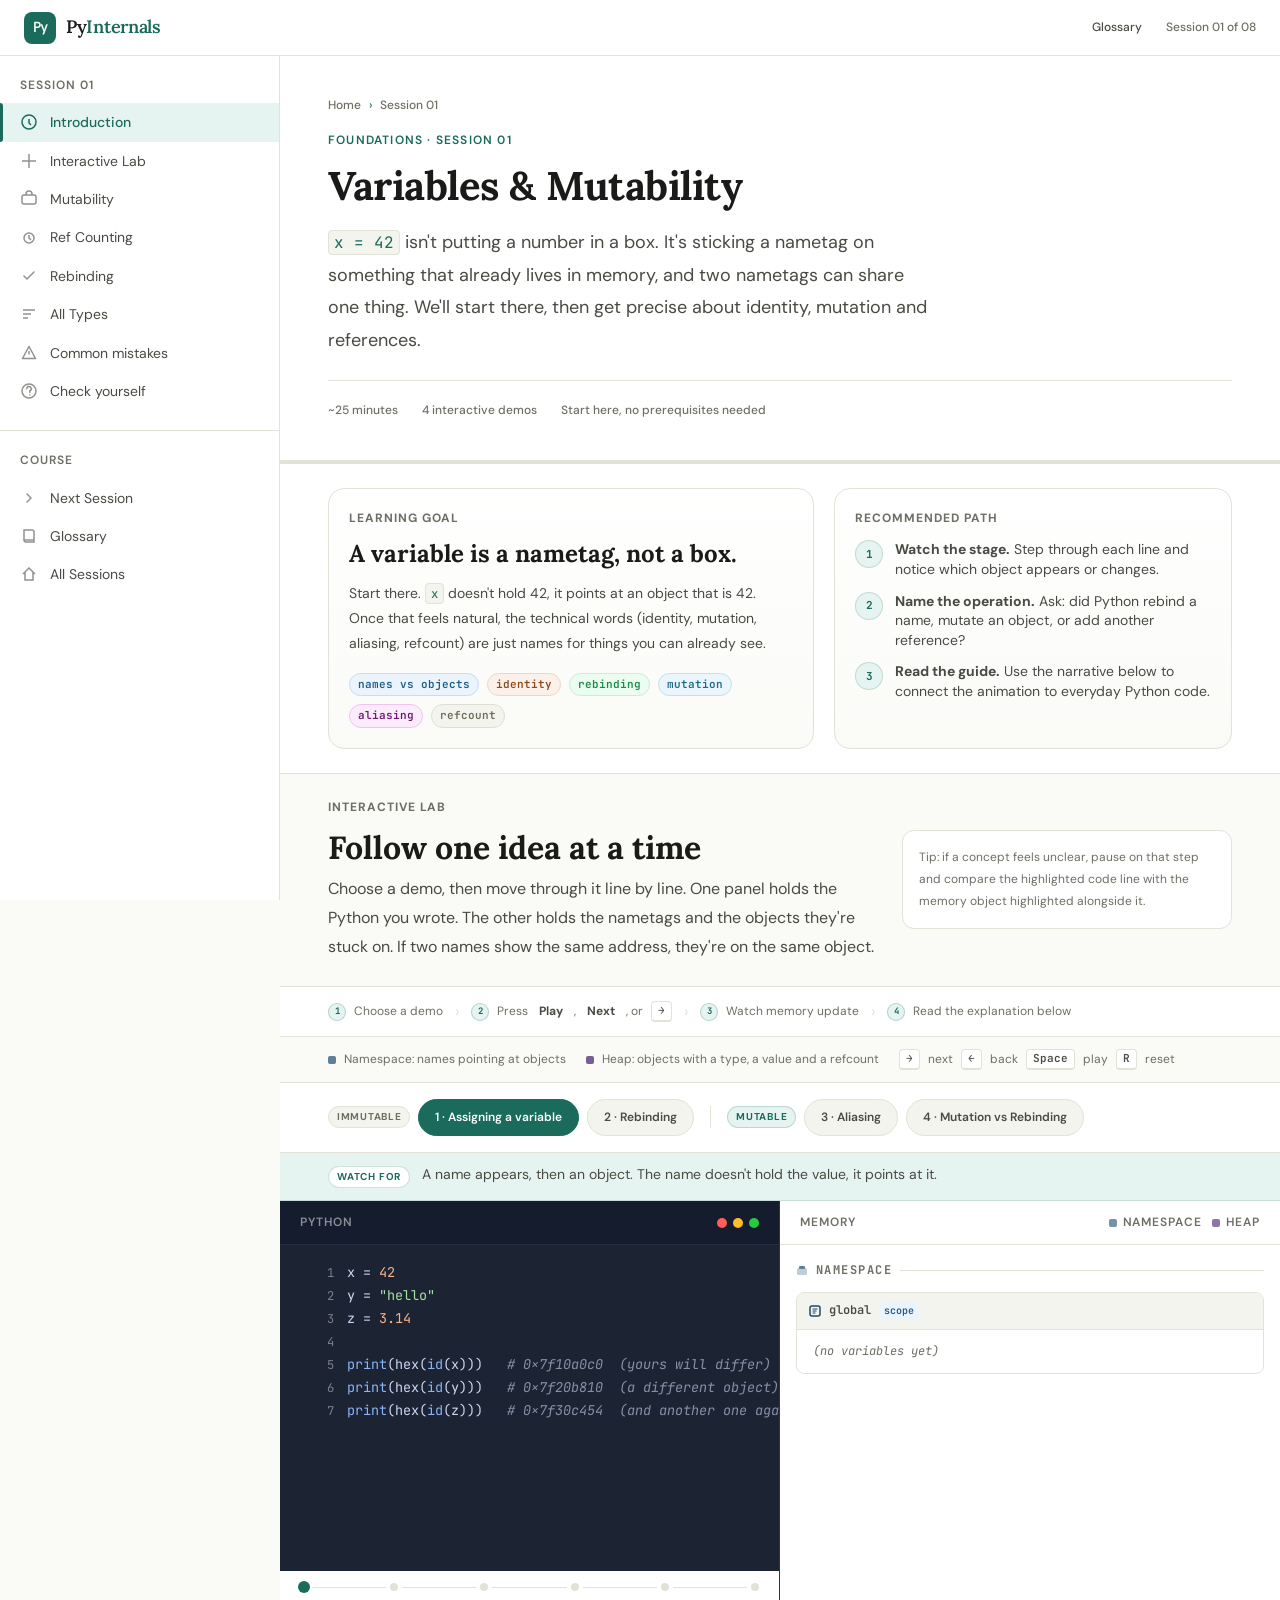
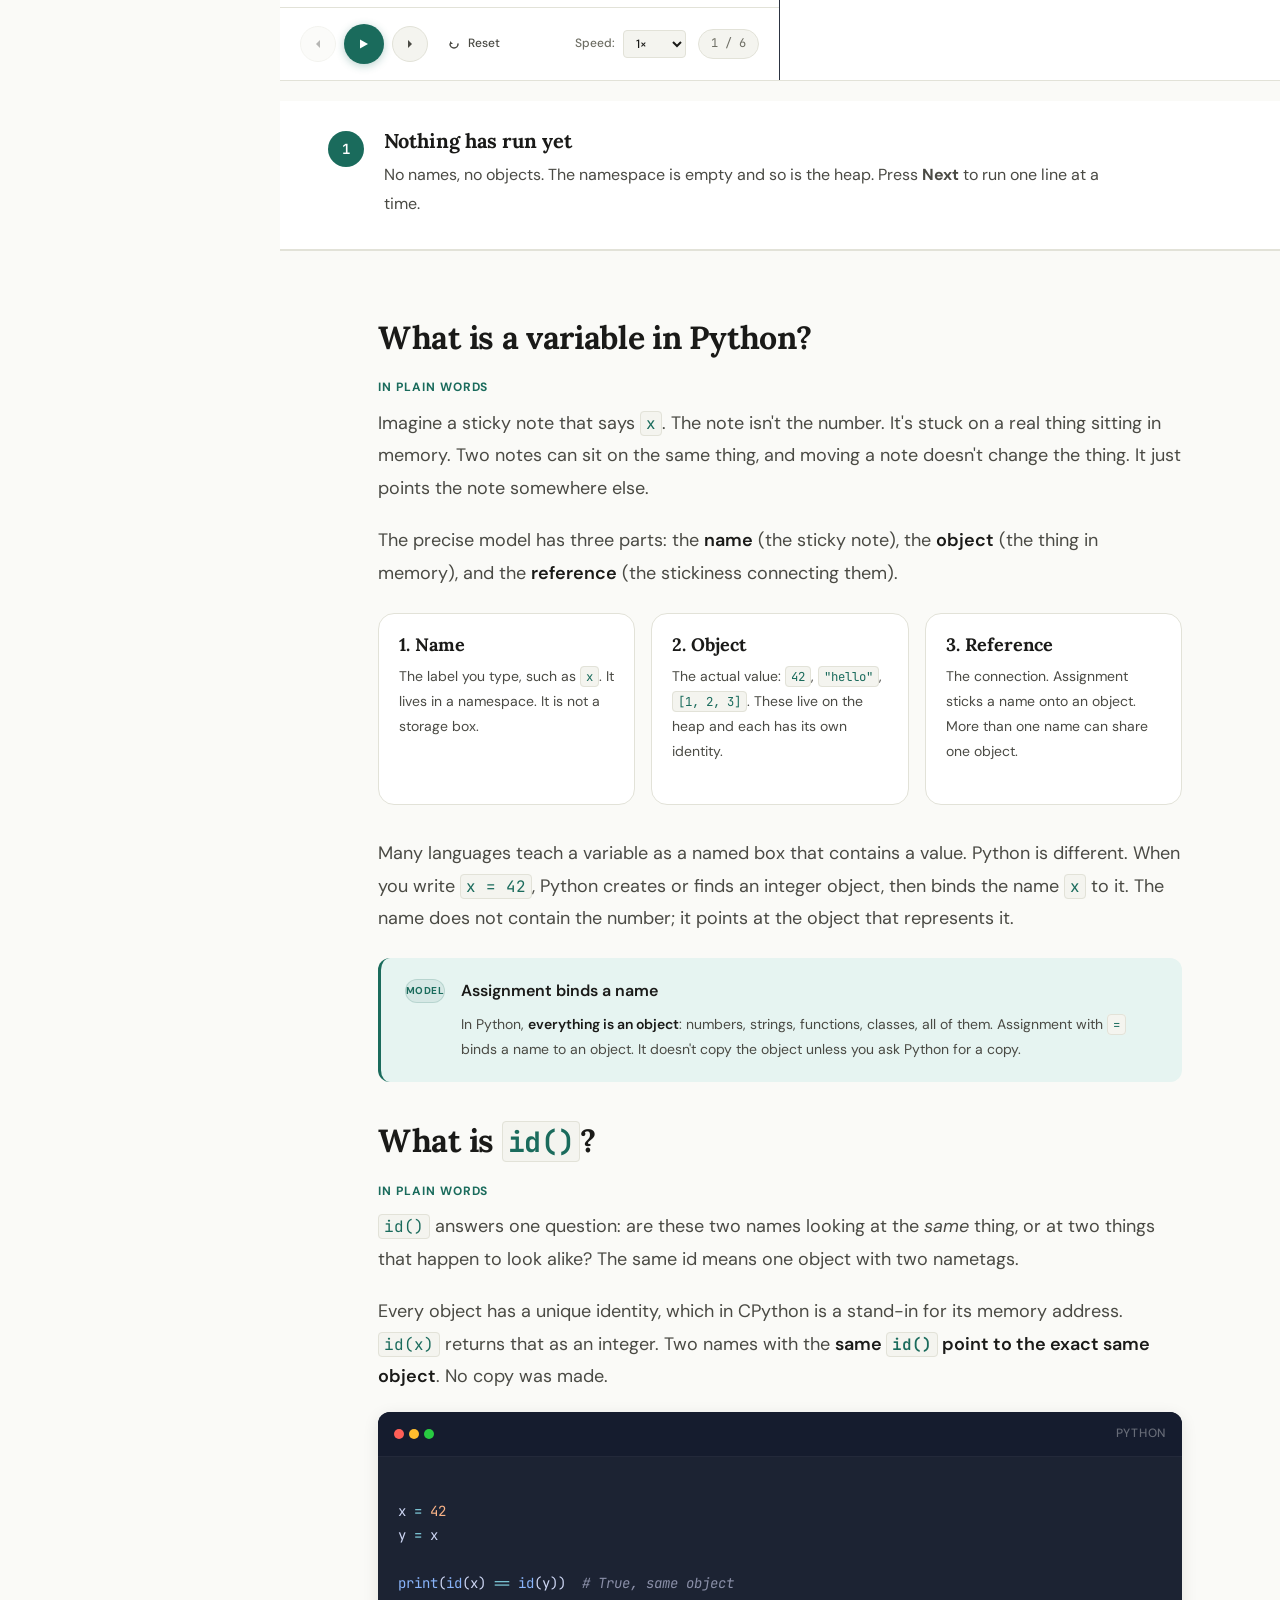
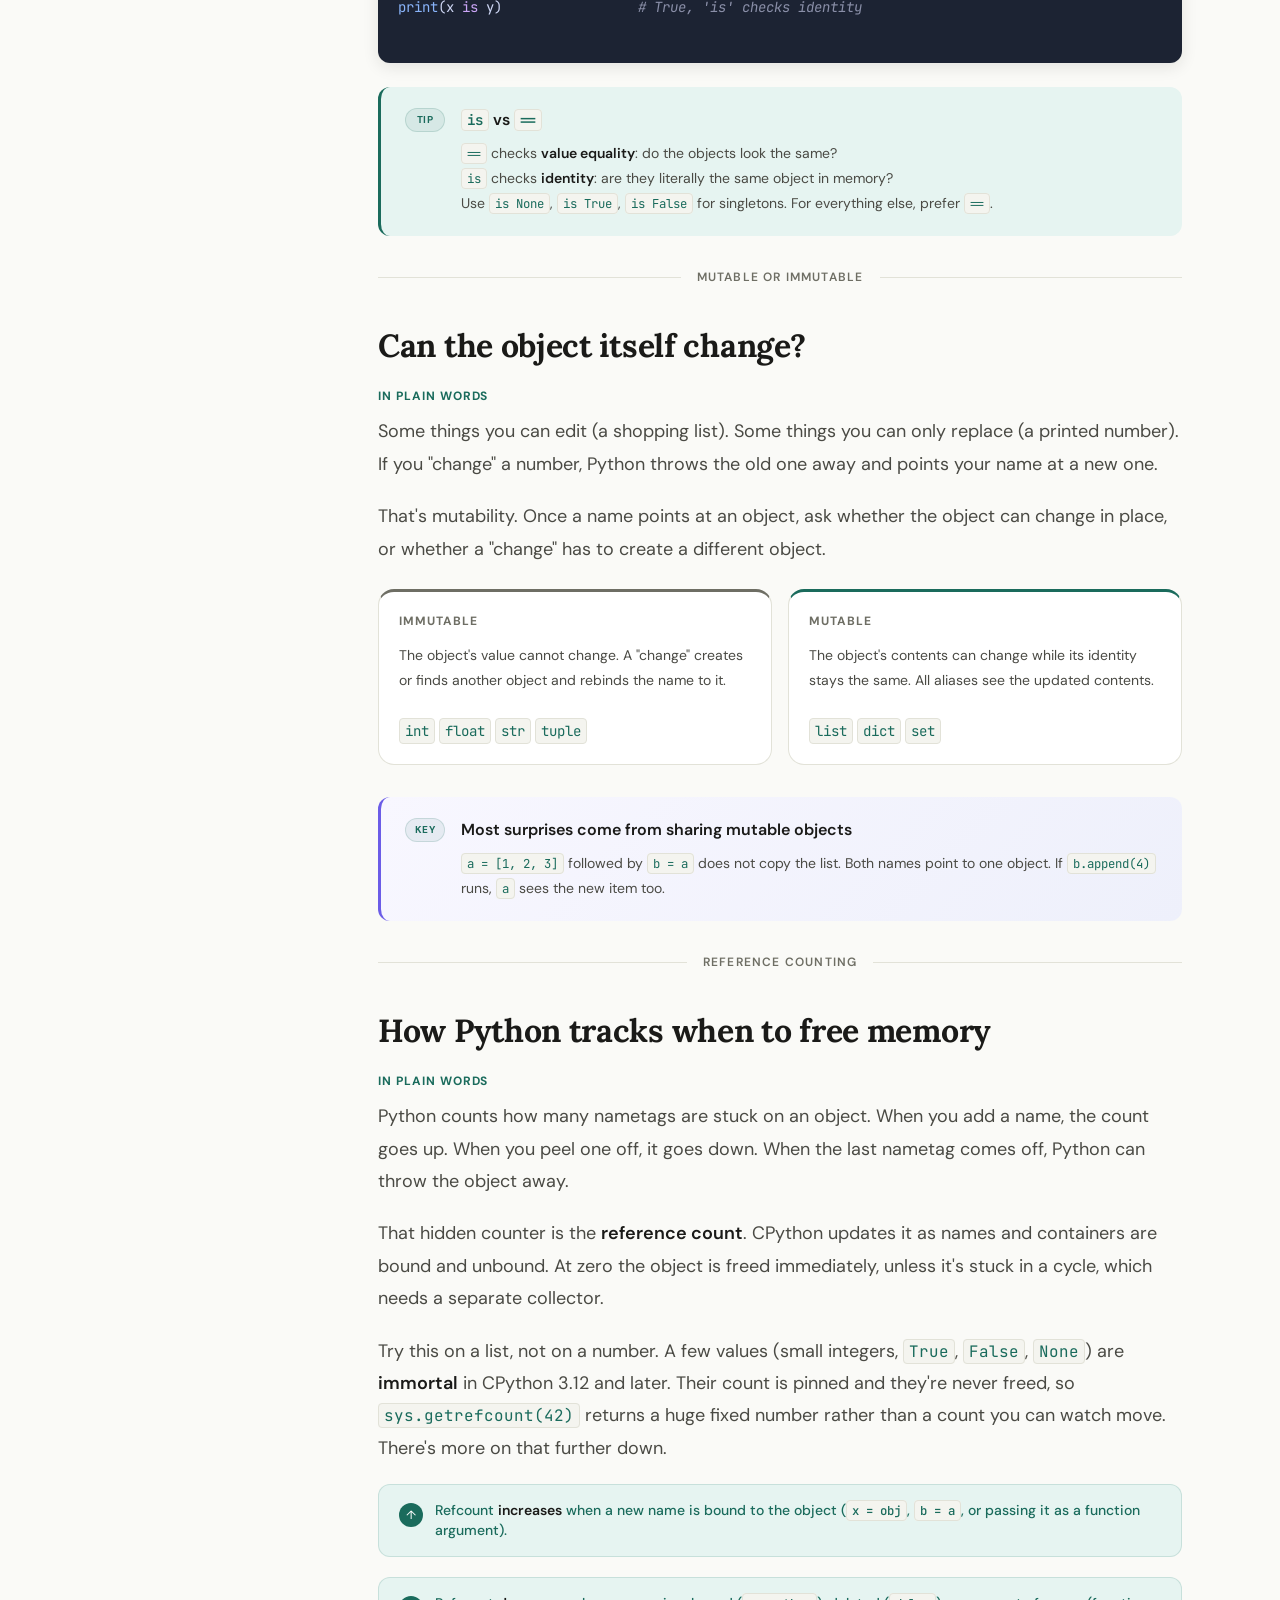
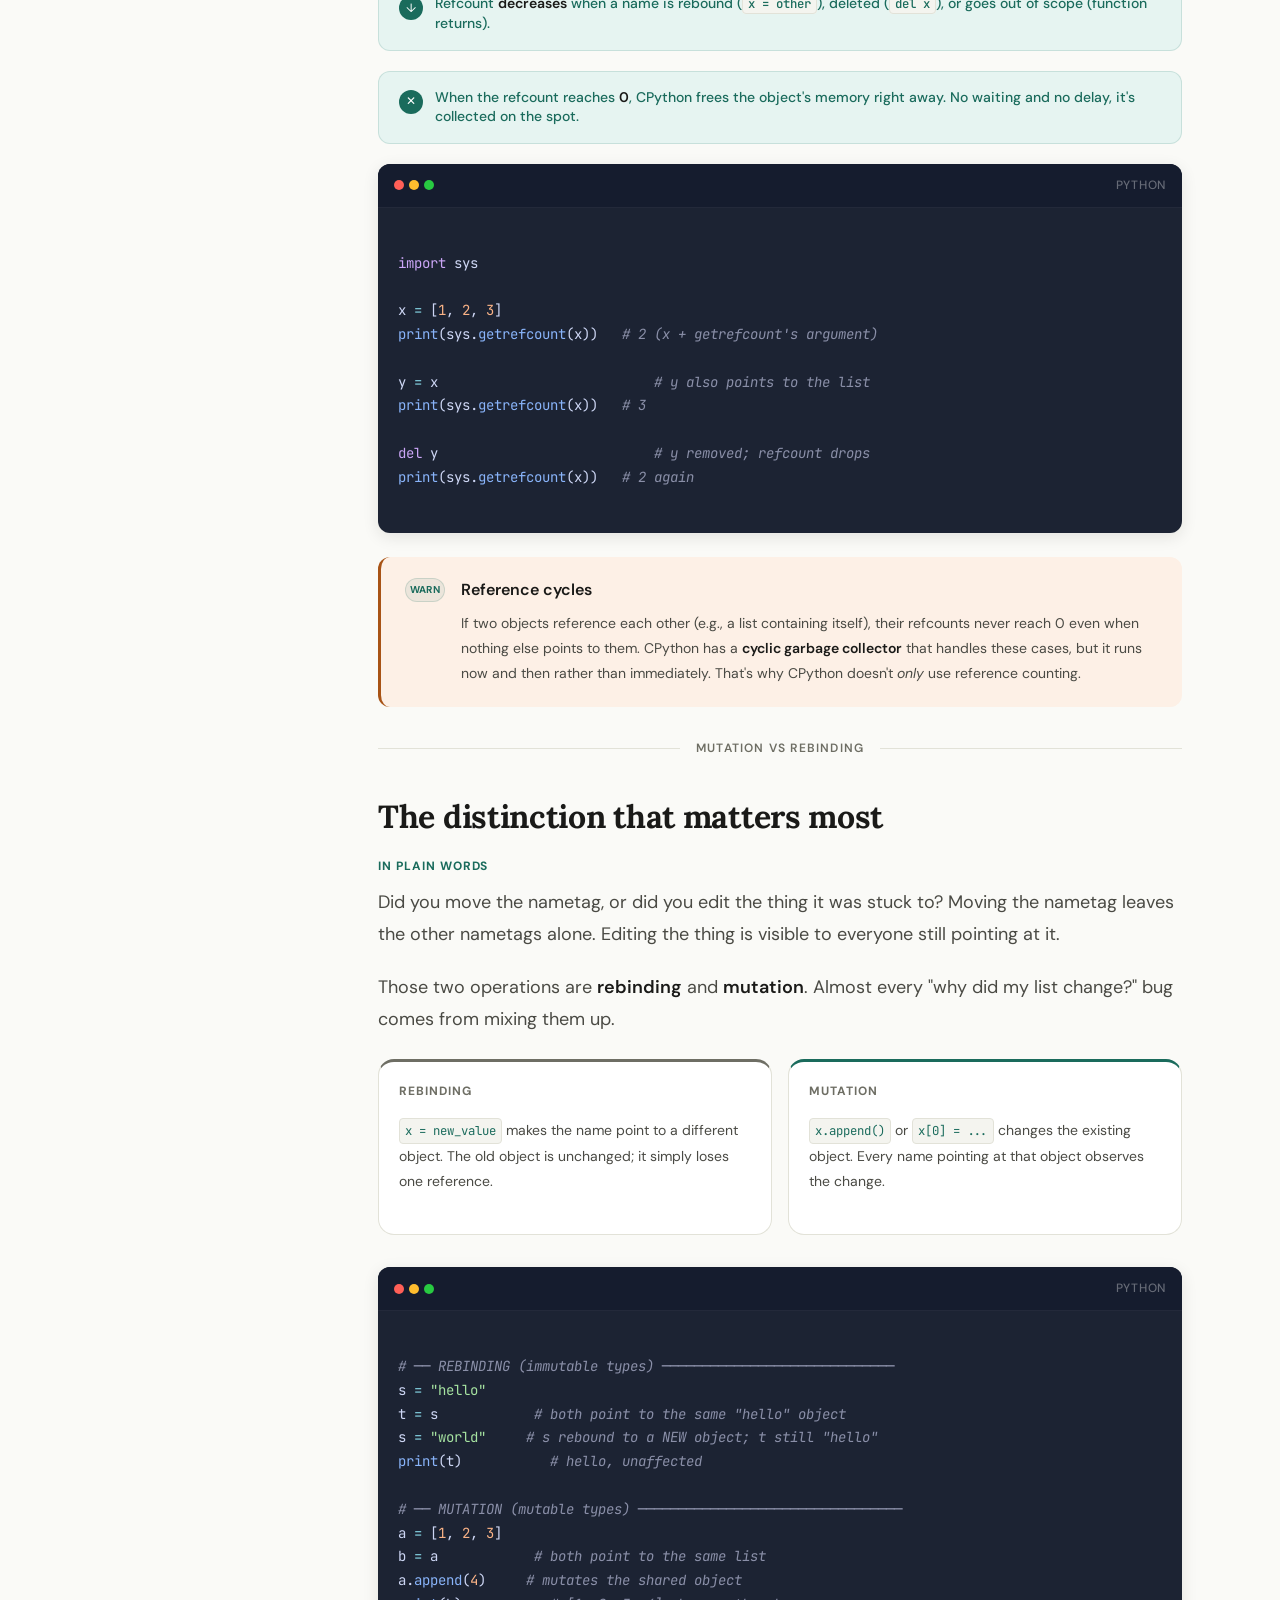
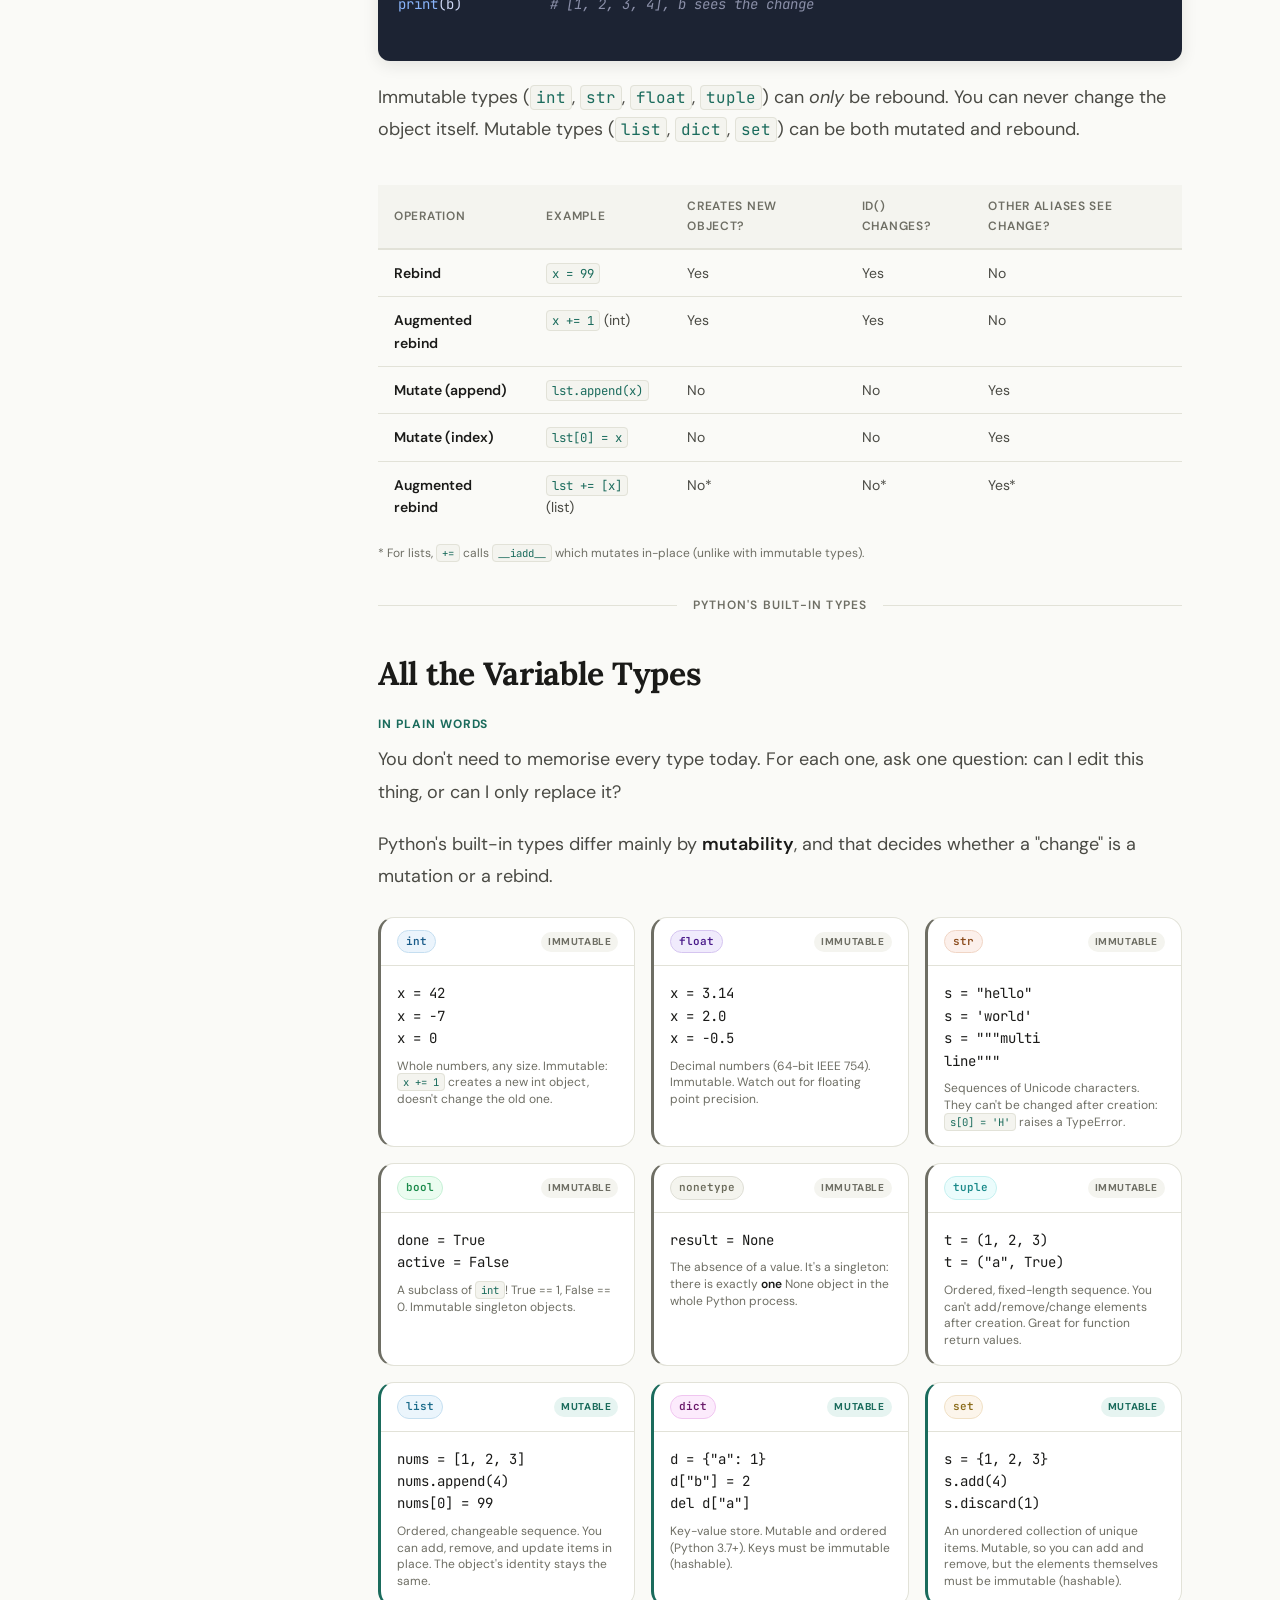
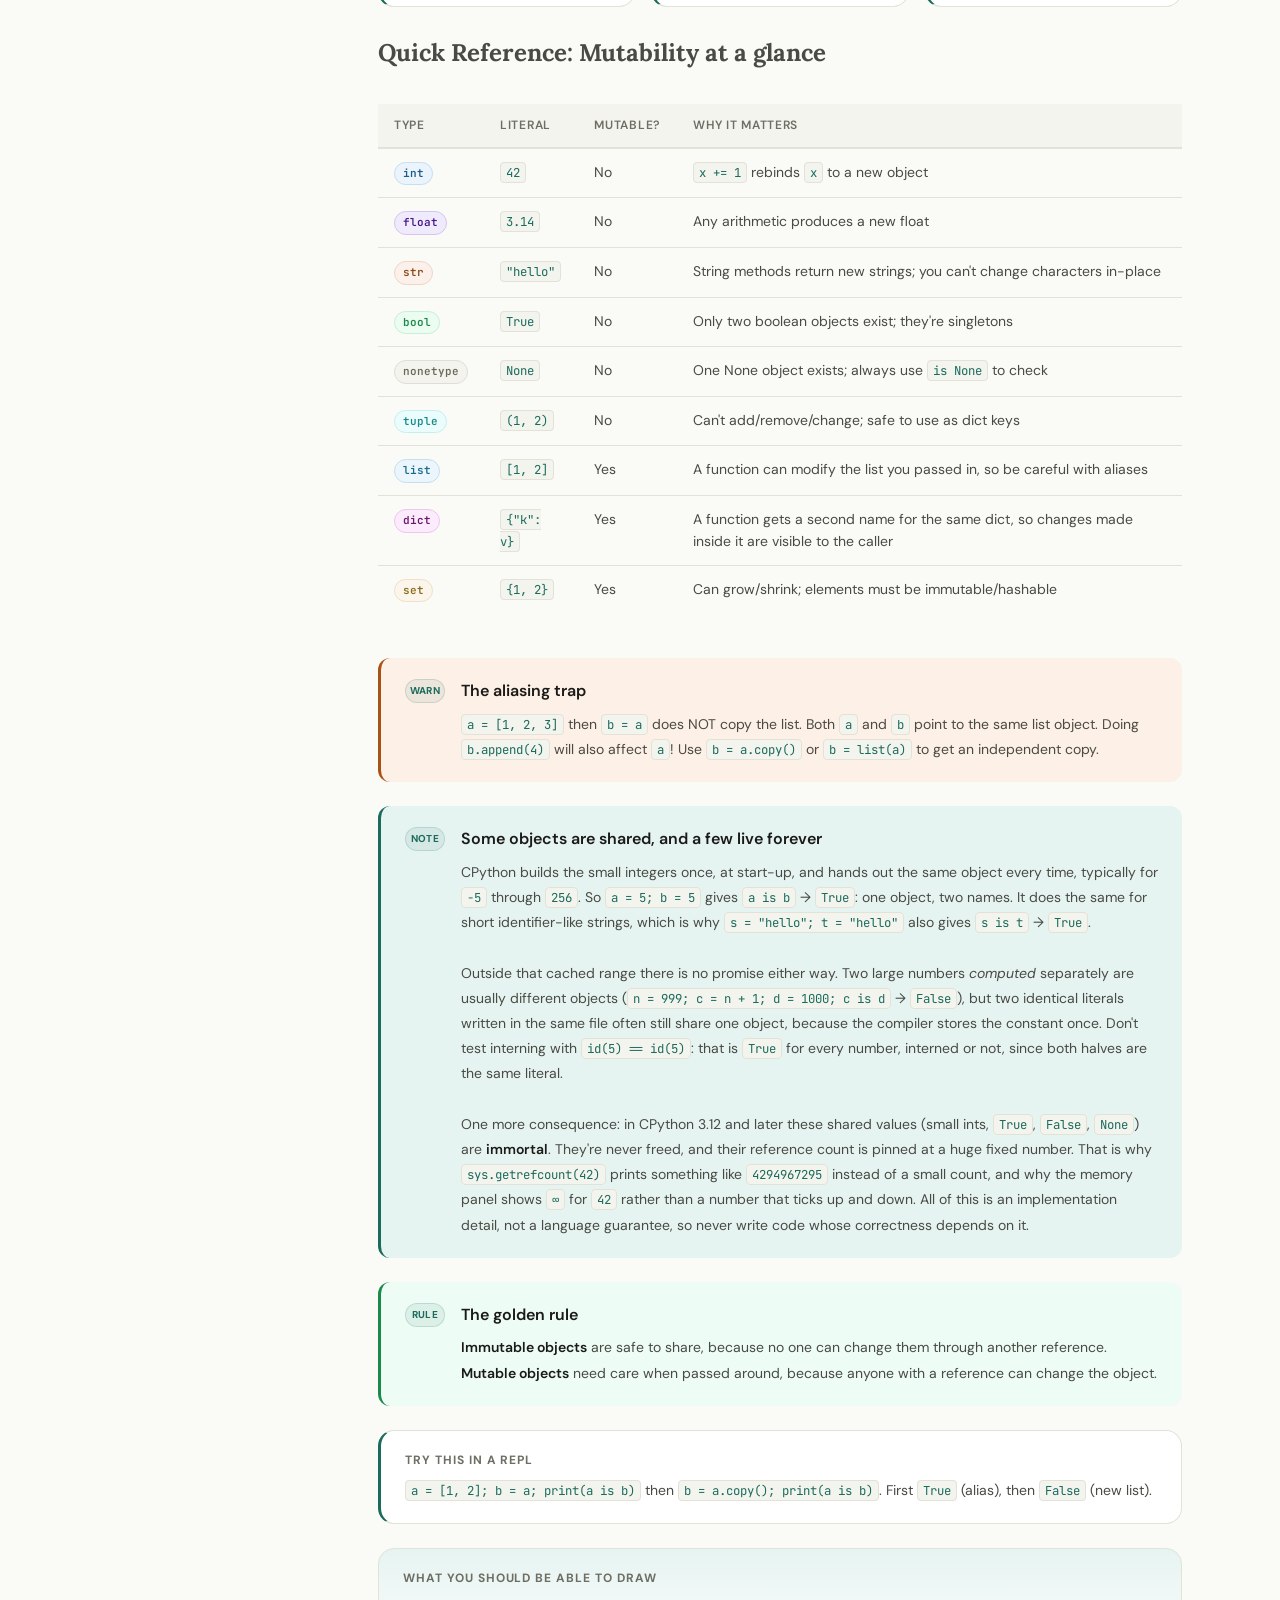
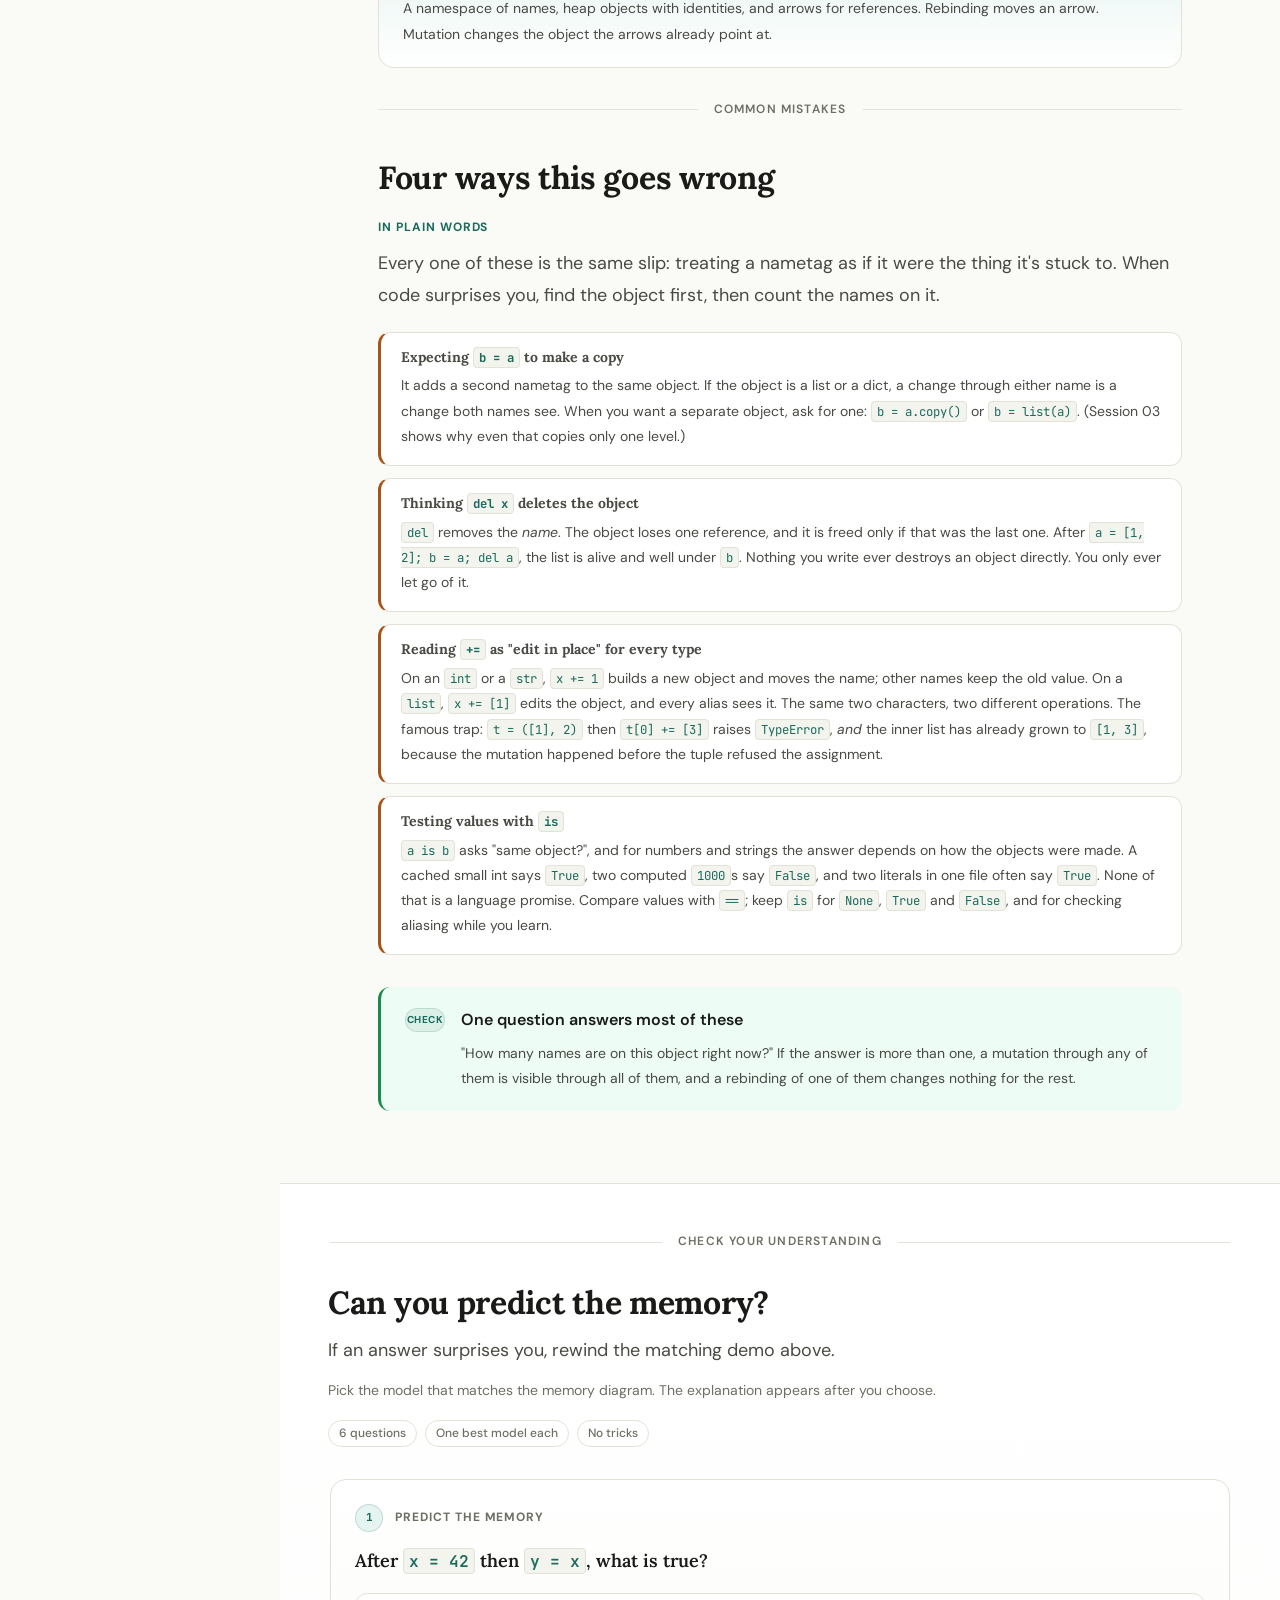
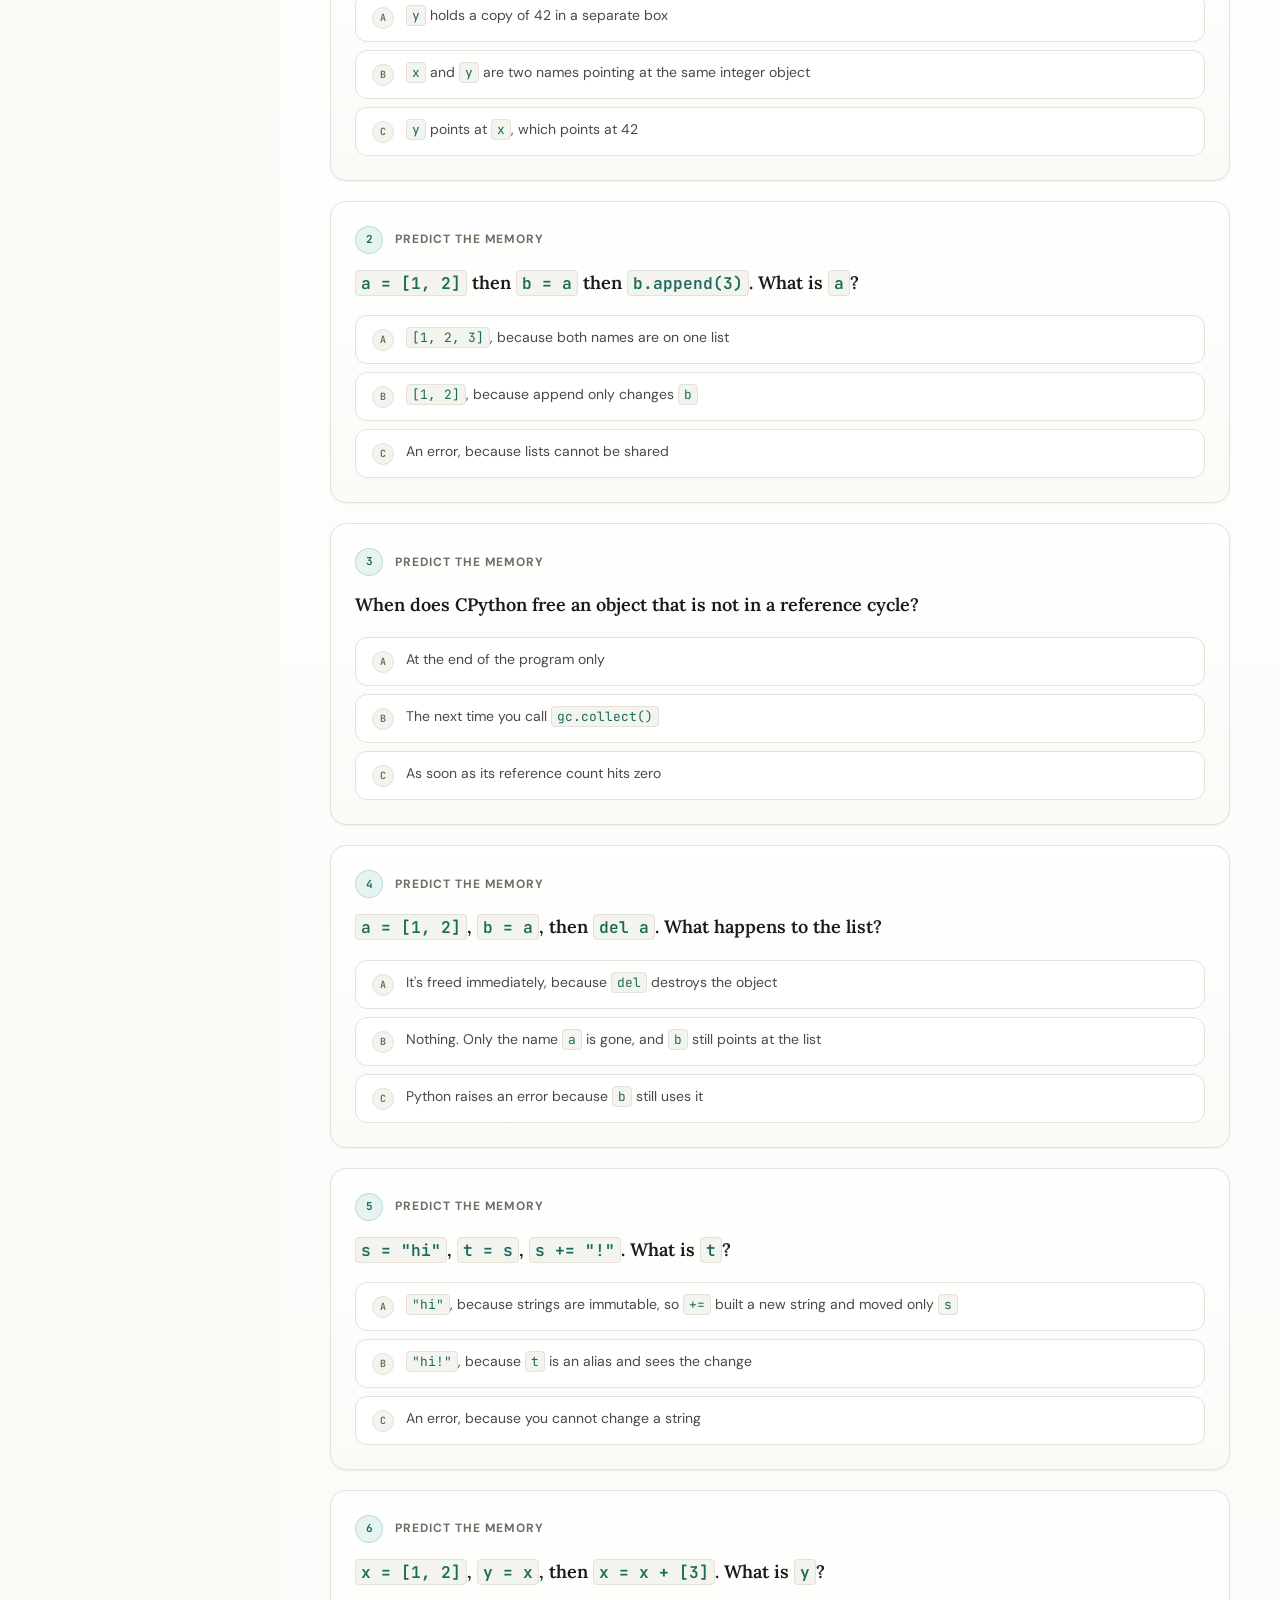
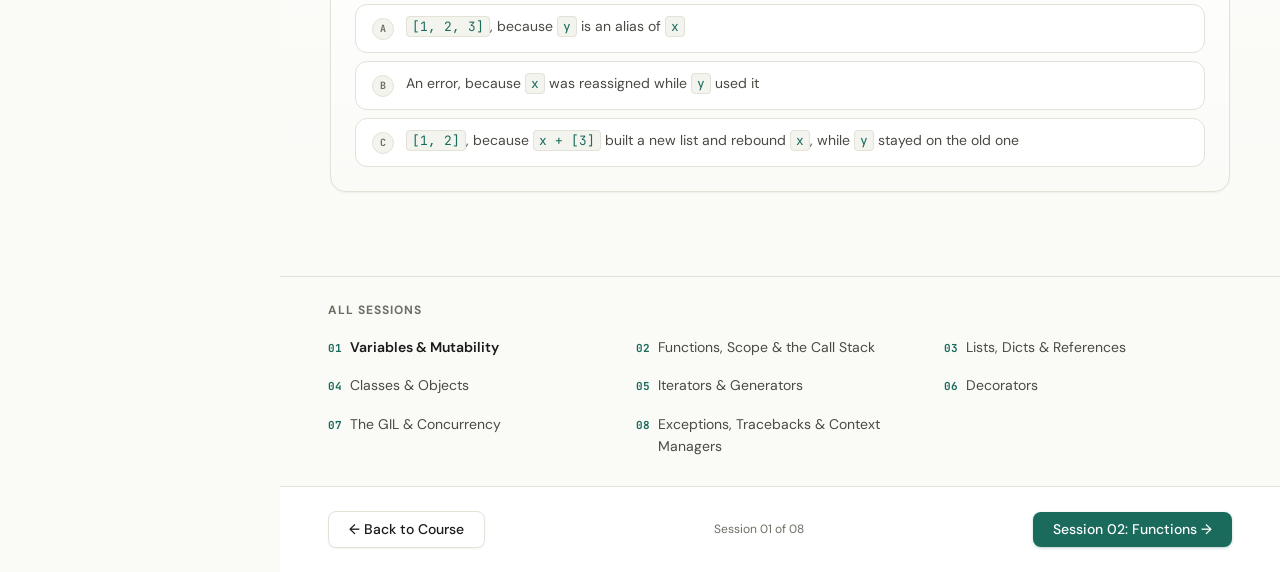
==== sessions/01-variables/index.html @ a8326a30 "Improved Vocabulary + SEO" ====
<!DOCTYPE html>
<html lang="en">
<head>
  <meta charset="UTF-8" />
  <meta name="viewport" content="width=device-width, initial-scale=1.0" />
  <title>Python Variables and Mutability, Visualised | Py Internals</title>
  <meta name="description" content="See what x = 42 really does in memory. Names, objects, id(), aliasing, mutation versus rebinding and reference counting, animated one step at a time." />
  <meta name="theme-color" content="#1A6B5C" />

  <link rel="icon" type="image/png" href="../../assets/images/Python-logo.png" />
  <link rel="apple-touch-icon" href="../../assets/images/Python-logo.png" />

  <link rel="stylesheet" href="../../assets/css/base.css" />
  <link rel="stylesheet" href="../../assets/css/layout.css" />
  <link rel="stylesheet" href="../../assets/css/components.css" />
  <link rel="stylesheet" href="../../assets/css/memory-viz.css" />
  <link rel="stylesheet" href="../../assets/css/animations.css" />
  <link rel="stylesheet" href="../../assets/css/session.css" />
  <!-- seo:head -->
  <link rel="canonical" href="https://inboxpraveen.github.io/Py-Internals/sessions/01-variables/" />
  <meta name="robots" content="index, follow, max-image-preview:large" />
  <meta name="author" content="Praveen Kumar" />
  <meta property="og:type" content="article" />
  <meta property="og:site_name" content="Py Internals" />
  <meta property="og:locale" content="en_GB" />
  <meta property="og:url" content="https://inboxpraveen.github.io/Py-Internals/sessions/01-variables/" />
  <meta property="og:title" content="Python Variables and Mutability, Visualised" />
  <meta property="og:description" content="See what x = 42 really does in memory. Names, objects, id(), aliasing, mutation versus rebinding and reference counting, animated one step at a time." />
  <meta property="og:image" content="https://inboxpraveen.github.io/Py-Internals/assets/images/og/01-variables.png" />
  <meta property="og:image:width" content="1200" />
  <meta property="og:image:height" content="630" />
  <meta property="og:image:alt" content="Python Variables and Mutability, Visualised on Py Internals" />
  <meta property="article:published_time" content="2026-03-23" />
  <meta property="article:modified_time" content="2026-09-17" />
  <meta property="article:section" content="Foundations" />
  <meta property="article:author" content="https://github.com/inboxpraveen" />
  <meta name="twitter:card" content="summary_large_image" />
  <meta name="twitter:title" content="Python Variables and Mutability, Visualised" />
  <meta name="twitter:description" content="See what x = 42 really does in memory. Names, objects, id(), aliasing, mutation versus rebinding and reference counting, animated one step at a time." />
  <meta name="twitter:image" content="https://inboxpraveen.github.io/Py-Internals/assets/images/og/01-variables.png" />
  <link rel="alternate" type="application/atom+xml" title="Py Internals sessions" href="https://inboxpraveen.github.io/Py-Internals/feed.xml" />
  <link rel="manifest" href="https://inboxpraveen.github.io/Py-Internals/manifest.webmanifest" />
  <link rel="preconnect" href="https://fonts.googleapis.com" />
  <link rel="preconnect" href="https://fonts.gstatic.com" crossorigin />
  <link rel="stylesheet" href="https://fonts.googleapis.com/css2?family=Lora:ital,wght@0,400;0,600;0,700;1,400&family=JetBrains+Mono:wght@400;500;600&family=DM+Sans:ital,opsz,wght@0,9..40,300;0,9..40,400;0,9..40,500;0,9..40,600;1,9..40,400&display=swap" />
  <script type="application/ld+json">
{
  "@context": "https://schema.org",
  "@graph": [
    {
      "@type": [
        "Article",
        "LearningResource"
      ],
      "@id": "https://inboxpraveen.github.io/Py-Internals/sessions/01-variables/#lesson",
      "mainEntityOfPage": "https://inboxpraveen.github.io/Py-Internals/sessions/01-variables/",
      "headline": "Session 01: Variables & Mutability",
      "name": "Session 01: Variables & Mutability",
      "description": "See what x = 42 really does in memory. Names, objects, id(), aliasing, mutation versus rebinding and reference counting, animated one step at a time.",
      "image": "https://inboxpraveen.github.io/Py-Internals/assets/images/og/01-variables.png",
      "author": {
        "@type": "Person",
        "name": "Praveen Kumar",
        "url": "https://github.com/inboxpraveen"
      },
      "publisher": {
        "@type": "Organization",
        "name": "Py Internals",
        "url": "https://inboxpraveen.github.io/Py-Internals/",
        "logo": {
          "@type": "ImageObject",
          "url": "https://inboxpraveen.github.io/Py-Internals/assets/images/Python-logo.png",
          "width": 1024,
          "height": 1024
        },
        "sameAs": [
          "https://github.com/inboxpraveen/Py-Internals"
        ]
      },
      "datePublished": "2026-03-23",
      "dateModified": "2026-09-17",
      "inLanguage": "en",
      "isAccessibleForFree": true,
      "license": "https://github.com/inboxpraveen/Py-Internals/blob/main/LICENSE",
      "isPartOf": {
        "@type": "Course",
        "@id": "https://inboxpraveen.github.io/Py-Internals/#course",
        "name": "Py Internals",
        "url": "https://inboxpraveen.github.io/Py-Internals/"
      },
      "position": 1,
      "learningResourceType": "Interactive lesson",
      "educationalLevel": "Beginner",
      "timeRequired": "PT25M",
      "teaches": [
        "Python variables as names bound to objects",
        "id() and object identity",
        "aliasing",
        "mutation versus rebinding",
        "reference counting and garbage collection",
        "mutable and immutable types"
      ],
      "about": [
        "Python (programming language)"
      ],
      "keywords": "Python variables as names bound to objects, id() and object identity, aliasing, mutation versus rebinding, reference counting and garbage collection, mutable and immutable types"
    },
    {
      "@type": "BreadcrumbList",
      "itemListElement": [
        {
          "@type": "ListItem",
          "position": 1,
          "name": "Home",
          "item": "https://inboxpraveen.github.io/Py-Internals/"
        },
        {
          "@type": "ListItem",
          "position": 2,
          "name": "Session 01: Variables & Mutability",
          "item": "https://inboxpraveen.github.io/Py-Internals/sessions/01-variables/"
        }
      ]
    }
  ]
}
  </script>
  <!-- /seo:head -->
</head>
<body>

<a class="skip-link" href="#demo-basic">Skip to the interactive lab</a>

<!-- ── Top Bar ─────────────────────────────────────────────── -->
<header class="topbar">
  <div class="topbar__logo">
    <button class="menu-toggle" aria-label="Open session menu">
      <svg aria-hidden="true" width="18" height="18" viewBox="0 0 18 18" fill="none">
        <path d="M2 4h14M2 9h14M2 14h14" stroke="currentColor" stroke-width="1.5" stroke-linecap="round"/>
      </svg>
    </button>
    <a href="../../index.html" class="topbar__home" aria-label="Py Internals home">
      <div class="topbar__logo-mark">Py</div>
      <span class="topbar__brand">Py<span>Internals</span></span>
    </a>
  </div>
  <div class="topbar__actions">
    <a href="../../glossary.html" class="btn btn--ghost btn--sm">Glossary</a>
    <span class="session-count" data-role="session-count">Session 01 of 08</span>
  </div>
</header>

<!-- ── Sidebar overlay (mobile) ──────────────────────────── -->
<div class="sidebar-overlay"></div>

<!-- ── App Shell ──────────────────────────────────────────── -->
<div class="app-shell" style="grid-template-rows:unset">

  <!-- Sidebar -->
  <aside class="sidebar" aria-label="Session sections">
    <div class="sidebar__section">
      <div class="sidebar__label">Session 01</div>
      <a href="#intro"        class="sidebar__item active">
        <svg aria-hidden="true" class="sidebar__item-icon" viewBox="0 0 18 18" fill="none" stroke="currentColor" stroke-width="1.5">
          <circle cx="9" cy="9" r="7"/><path d="M9 6v4l2 2"/>
        </svg>
        Introduction
      </a>
      <a href="#demo-basic"   class="sidebar__item">
        <svg aria-hidden="true" class="sidebar__item-icon" viewBox="0 0 18 18" fill="none" stroke="currentColor" stroke-width="1.5">
          <path d="M2 9h14M9 2v14"/>
        </svg>
        Interactive Lab
      </a>
      <a href="#demo-mutability" class="sidebar__item">
        <svg aria-hidden="true" class="sidebar__item-icon" viewBox="0 0 18 18" fill="none" stroke="currentColor" stroke-width="1.5">
          <rect x="2" y="5" width="14" height="9" rx="2"/>
          <path d="M6 5V4a3 3 0 016 0v1"/>
        </svg>
        Mutability
      </a>
      <a href="#refcount" class="sidebar__item">
        <svg aria-hidden="true" class="sidebar__item-icon" viewBox="0 0 18 18" fill="none" stroke="currentColor" stroke-width="1.5">
          <circle cx="9" cy="9" r="5"/><path d="M9 6v3l2 2"/>
        </svg>
        Ref Counting
      </a>
      <a href="#demo-rebind" class="sidebar__item">
        <svg aria-hidden="true" class="sidebar__item-icon" viewBox="0 0 18 18" fill="none" stroke="currentColor" stroke-width="1.5">
          <path d="M4 9l3 3 7-7" stroke-linecap="round" stroke-linejoin="round"/>
        </svg>
        Rebinding
      </a>
      <a href="#types" class="sidebar__item">
        <svg aria-hidden="true" class="sidebar__item-icon" viewBox="0 0 18 18" fill="none" stroke="currentColor" stroke-width="1.5">
          <path d="M3 5h12M3 9h8M3 13h5"/>
        </svg>
        All Types
      </a>
      <a href="#mistakes" class="sidebar__item">
        <svg aria-hidden="true" class="sidebar__item-icon" viewBox="0 0 18 18" fill="none" stroke="currentColor" stroke-width="1.5">
          <path d="M9 2.5l6.5 12h-13z" stroke-linejoin="round"/><path d="M9 7v3.5M9 12.5h.01"/>
        </svg>
        Common mistakes
      </a>
      <a href="#quiz" class="sidebar__item">
        <svg aria-hidden="true" class="sidebar__item-icon" viewBox="0 0 18 18" fill="none" stroke="currentColor" stroke-width="1.5">
          <circle cx="9" cy="9" r="7"/><path d="M6.8 6.8a2.2 2.2 0 113 2v1.4" stroke-linecap="round"/><path d="M9.8 13h.01" stroke-linecap="round"/>
        </svg>
        Check yourself
      </a>
    </div>
    <div class="sidebar__section">
      <div class="sidebar__label">Course</div>
      <a href="../02-functions/" class="sidebar__item">
        <svg aria-hidden="true" class="sidebar__item-icon" viewBox="0 0 18 18" fill="none" stroke="currentColor" stroke-width="1.5">
          <path d="M7 5l4 4-4 4" stroke-linecap="round" stroke-linejoin="round"/>
        </svg>
        Next Session
      </a>
      <a href="../../glossary.html" class="sidebar__item">
        <svg aria-hidden="true" class="sidebar__item-icon" viewBox="0 0 18 18" fill="none" stroke="currentColor" stroke-width="1.5">
          <path d="M4 3h8a2 2 0 012 2v10H6a2 2 0 01-2-2z"/><path d="M4 13h10"/>
        </svg>
        Glossary
      </a>
      <a href="../../index.html" class="sidebar__item">
        <svg aria-hidden="true" class="sidebar__item-icon" viewBox="0 0 18 18" fill="none" stroke="currentColor" stroke-width="1.5">
          <path d="M3 9L9 3l6 6M5 7v8h8V7"/>
        </svg>
        All Sessions
      </a>
    </div>
  </aside>

  <!-- Main content -->
  <main class="main-content">

    <!-- ── Session Hero ────────────────────────────────────── -->
    <div class="session-hero" id="intro">
      <div class="session-hero__breadcrumb">
        <a href="../../index.html">Home</a>
        <span>›</span>
        Session 01
      </div>
      <div class="session-hero__eyebrow">Foundations · Session 01</div>
      <h1 class="session-hero__title">Variables &amp; Mutability</h1>
      <p class="session-hero__subtitle">
        <code>x = 42</code> isn't putting a number in a box. It's sticking a nametag
        on something that already lives in memory, and two nametags can share one thing.
        We'll start there, then get precise about identity, mutation and references.
      </p>
      <div class="session-meta">
        <div class="session-meta__item">~25 minutes</div>
        <div class="session-meta__item">4 interactive demos</div>
        <div class="session-meta__item">Start here, no prerequisites needed</div>
      </div>
    </div>

    <!-- ── Progress bar ────────────────────────────────────── -->
    <div class="progress-bar"><div class="progress-bar__fill" id="readProgress" style="width:0%"></div></div>

    <!-- ── Learning overview ───────────────────────────────── -->
    <section class="learning-overview" aria-labelledby="learning-overview-title">
      <div class="learning-card">
        <div class="learning-card__label">Learning goal</div>
        <h2 class="learning-card__title" id="learning-overview-title">
          A variable is a nametag, not a box.
        </h2>
        <p class="learning-card__body">
          Start there. <code>x</code> doesn't hold 42, it points at an object that is 42. Once that feels natural, the technical words (identity, mutation, aliasing, refcount) are just names for things you can already see.
        </p>
        <div class="concept-chip-row" aria-label="Concepts covered">
          <span class="type-chip type-chip--int">Names vs objects</span>
          <span class="type-chip type-chip--str">Identity</span>
          <span class="type-chip type-chip--bool">Rebinding</span>
          <span class="type-chip type-chip--list">Mutation</span>
          <span class="type-chip type-chip--dict">Aliasing</span>
          <span class="type-chip type-chip--none">Refcount</span>
        </div>
      </div>

      <div class="learning-card">
        <div class="learning-card__label">Recommended path</div>
        <div class="learning-outcomes">
          <div class="learning-outcome">
            <span class="learning-outcome__num">1</span>
            <span><strong>Watch the stage.</strong> Step through each line and notice which object appears or changes.</span>
          </div>
          <div class="learning-outcome">
            <span class="learning-outcome__num">2</span>
            <span><strong>Name the operation.</strong> Ask: did Python rebind a name, mutate an object, or add another reference?</span>
          </div>
          <div class="learning-outcome">
            <span class="learning-outcome__num">3</span>
            <span><strong>Read the guide.</strong> Use the narrative below to connect the animation to everyday Python code.</span>
          </div>
        </div>
      </div>
    </section>

    <!-- ╔══════════════════════════════════════════════════════╗
         ║  DEMO 1: Basic Variable Assignment                   ║
         ╚══════════════════════════════════════════════════════╝ -->
    <div id="demo-basic">

      <section class="stage-intro" aria-labelledby="stage-title">
        <div>
          <div class="stage-intro__label">Interactive lab</div>
          <h2 id="stage-title">Follow one idea at a time</h2>
          <p>
            Choose a demo, then move through it line by line. One panel holds the Python you wrote. The other holds the nametags and the objects they're stuck on. If two names show the same address, they're on the same object.
          </p>
        </div>
        <div class="stage-intro__hint">
          Tip: if a concept feels unclear, pause on that step and compare the highlighted code line
          with the memory object highlighted alongside it.
        </div>
      </section>

      <!-- How-to guide strip -->
      <div class="demo-guide">
        <div class="demo-guide__step">
          <span class="demo-guide__badge">1</span>
          Choose a demo
        </div>
        <span class="demo-guide__arrow">›</span>
        <div class="demo-guide__step">
          <span class="demo-guide__badge">2</span>
          Press <strong style="color:var(--clr-text-2);margin:0 3px">Play</strong>, <strong style="color:var(--clr-text-2);margin:0 3px">Next</strong>, or <kbd>→</kbd>
        </div>
        <span class="demo-guide__arrow">›</span>
        <div class="demo-guide__step">
          <span class="demo-guide__badge">3</span>
          Watch memory update
        </div>
        <span class="demo-guide__arrow">›</span>
        <div class="demo-guide__step">
          <span class="demo-guide__badge">4</span>
          Read the explanation below
        </div>
      </div>

      <div class="mem-legend" aria-label="How to read the memory diagram">
        <div class="mem-legend__item"><span class="mem-legend__swatch mem-legend__swatch--stack"></span> Namespace: names pointing at objects</div>
        <div class="mem-legend__item"><span class="mem-legend__swatch mem-legend__swatch--heap"></span> Heap: objects with a type, a value and a refcount</div>
        <div class="mem-legend__item"><kbd>→</kbd> next <kbd>←</kbd> back <kbd>Space</kbd> play <kbd>R</kbd> reset</div>
      </div>

      <!-- Demo selector tabs (grouped by mutability) -->
      <div class="demo-selector">
        <div class="demo-group">
          <span class="demo-group__label demo-group__label--immutable">Immutable</span>
          <button class="demo-pill active" data-demo="basic" >1 · Assigning a variable</button>
          <button class="demo-pill"        data-demo="rebind">2 · Rebinding</button>
        </div>
        <div class="demo-group-divider"></div>
        <div class="demo-group">
          <span class="demo-group__label demo-group__label--mutable">Mutable</span>
          <button class="demo-pill" data-demo="aliasing">3 · Aliasing</button>
          <button class="demo-pill" data-demo="mutation">4 · Mutation vs Rebinding</button>
        </div>
      </div>

      <div class="demo-watch" id="demoWatch"></div>

      <!-- Stage: Code + Memory -->
      <div class="stage" id="stage">

        <!-- Code panel -->
        <div class="stage__code-panel">
          <div class="panel-header panel-header--dark">
            <span>python</span>
            <div style="display:flex;align-items:center;gap:6px" aria-hidden="true">
              <div class="code-block__dot"></div>
              <div class="code-block__dot"></div>
              <div class="code-block__dot"></div>
            </div>
          </div>
          <div class="code-panel-body" id="codePanel"></div>

          <!-- Step track -->
          <div class="step-track" data-role="step-track" id="stepTrack" role="group" aria-label="Jump to a step"></div>

          <!-- Playback controls -->
          <div class="playback-controls" id="controls">
            <div class="playback-controls__left">
              <button class="step-btn" data-action="prev" title="Previous step" aria-label="Previous step" disabled>
                <svg aria-hidden="true" width="12" height="12" viewBox="0 0 12 12" fill="currentColor">
                  <path d="M8 2L4 6l4 4"/>
                </svg>
              </button>
              <button class="play-btn" data-action="play" title="Play / Pause" aria-label="Play the walkthrough">
                <svg aria-hidden="true" width="14" height="14" viewBox="0 0 14 14" fill="currentColor">
                  <path d="M3 2.5l8 4.5-8 4.5z"/>
                </svg>
              </button>
              <button class="step-btn" data-action="next" title="Next step" aria-label="Next step">
                <svg aria-hidden="true" width="12" height="12" viewBox="0 0 12 12" fill="currentColor">
                  <path d="M4 2l4 4-4 4"/>
                </svg>
              </button>
              <button class="btn btn--ghost btn--sm" data-action="reset" title="Reset" aria-label="Reset to the first step">
                <svg aria-hidden="true" width="12" height="12" viewBox="0 0 12 12" fill="none" stroke="currentColor" stroke-width="1.5">
                  <path d="M10 6A4 4 0 112 6" stroke-linecap="round"/>
                  <path d="M2 3v3h3" fill="currentColor" stroke="none"/>
                </svg>
                Reset
              </button>
            </div>
            <div class="playback-controls__right">
              <div class="speed-control">
                <label for="speedSelect">Speed:</label>
                <select class="speed-select" id="speedSelect" data-action="speed">
                  <option value="1700">0.5×</option>
                  <option value="900" selected>1×</option>
                  <option value="600">1.5×</option>
                  <option value="400">2×</option>
                </select>
              </div>
              <span class="step-counter" data-role="step-counter">1 / 1</span>
            </div>
          </div>
        </div>

        <!-- Memory panel -->
        <div class="stage__memory-panel">
          <div class="panel-header">
            <span style="color:var(--clr-text-3)">Memory</span>
            <div style="display:flex;align-items:center;gap:6px;font-size:var(--fs-xs);color:var(--clr-text-3)">
              <span style="display:inline-block;width:8px;height:8px;background:var(--clr-mem-stack);border-radius:2px;opacity:.6"></span>
              namespace
              <span style="display:inline-block;width:8px;height:8px;background:var(--clr-mem-heap);border-radius:2px;opacity:.6;margin-left:4px"></span>
              heap
            </div>
          </div>
          <div class="mem-panel-body" id="memPanel"></div>
        </div>
      </div>

      <!-- Explanation strip -->
      <div class="explanation-strip" aria-live="polite">
        <div class="explanation-strip__step-num" id="stepNum">1</div>
        <div class="explanation-strip__content">
          <h3 id="stepTitle" class="explanation-text">Nothing has run yet</h3>
          <p  id="stepDesc"  class="explanation-text">
            No names, no objects. The namespace is empty and so is the heap. Press <strong>Play</strong> to autoplay, or use <strong>Next</strong> to step through by hand, and watch the <strong>Memory panel</strong> as objects appear on the heap.
          </p>
        </div>
      </div>
    </div>

    <!-- ── Narrative: Concepts ──────────────────────────────── -->
    <article class="narrative" id="narrative">

      <h2>What is a variable in Python?</h2>

      <p class="in-plain">
        <span class="in-plain__label">In plain words</span>
        Imagine a sticky note that says <code>x</code>. The note isn't the number. It's stuck on a real thing sitting in memory. Two notes can sit on the same thing, and moving a note doesn't change the thing. It just points the note somewhere else.
      </p>

      <p class="narrative-lede then-precise">
        The precise model has three parts: the <strong>name</strong> (the sticky note),
        the <strong>object</strong> (the thing in memory), and the <strong>reference</strong>
        (the stickiness connecting them).
      </p>

      <div class="mental-model">
        <div class="mental-model__card">
          <h3>1. Name</h3>
          <p>
            The label you type, such as <code>x</code>. It lives in a namespace.
            It is not a storage box.
          </p>
        </div>
        <div class="mental-model__card">
          <h3>2. Object</h3>
          <p>
            The actual value: <code>42</code>, <code>"hello"</code>, <code>[1, 2, 3]</code>.
            These live on the heap and each has its own identity.
          </p>
        </div>
        <div class="mental-model__card">
          <h3>3. Reference</h3>
          <p>
            The connection. Assignment sticks a name onto an object.
            More than one name can share one object.
          </p>
        </div>
      </div>

      <p>
        Many languages teach a variable as a named box that contains a value.
        Python is different. When you write <code>x = 42</code>, Python creates or finds
        an integer object, then binds the name <code>x</code> to it.
        The name does not contain the number; it points at the object that represents it.
      </p>

      <div class="callout callout--info">
        <div class="callout__icon">Model</div>
        <div>
          <div class="callout__title">Assignment binds a name</div>
          <div class="callout__body">
            In Python, <strong>everything is an object</strong>: numbers, strings, functions, classes, all of them. Assignment with <code>=</code> binds a name to an object. It doesn't copy the object unless you ask Python for a copy.
          </div>
        </div>
      </div>

      <h2>What is <code>id()</code>?</h2>

      <p class="in-plain">
        <span class="in-plain__label">In plain words</span>
        <code>id()</code> answers one question: are these two names looking at the <em>same</em> thing, or at two things that happen to look alike? The same id means one object with two nametags.
      </p>

      <p class="then-precise">
        Every object has a unique identity, which in CPython is a stand-in for its memory address. <code>id(x)</code> returns that as an integer. Two names with the
        <strong>same <code>id()</code> point to the exact same object</strong>. No copy was made.
      </p>

      <div class="code-block">
        <div class="code-block__header">
          <div class="code-block__dots">
            <div class="code-block__dot"></div>
            <div class="code-block__dot"></div>
            <div class="code-block__dot"></div>
          </div>
          <span class="code-block__lang">python</span>
        </div>
        <div class="code-block__body">
<span class="tok-var">x</span> <span class="tok-op">=</span> <span class="tok-num">42</span>
<span class="tok-var">y</span> <span class="tok-op">=</span> <span class="tok-var">x</span>

<span class="tok-fn">print</span>(<span class="tok-fn">id</span>(<span class="tok-var">x</span>) <span class="tok-op">==</span> <span class="tok-fn">id</span>(<span class="tok-var">y</span>))  <span class="tok-cmt"># True, same object</span>
<span class="tok-fn">print</span>(<span class="tok-var">x</span> <span class="tok-kw">is</span> <span class="tok-var">y</span>)                 <span class="tok-cmt"># True, 'is' checks identity</span>
        </div>
      </div>

      <div class="callout callout--info">
        <div class="callout__icon">Tip</div>
        <div>
          <div class="callout__title"><code>is</code> vs <code>==</code></div>
          <div class="callout__body">
            <code>==</code> checks <strong>value equality</strong>: do the objects look the same?<br> <code>is</code> checks <strong>identity</strong>: are they literally the same object in memory?<br>
            Use <code>is None</code>, <code>is True</code>, <code>is False</code> for singletons.
            For everything else, prefer <code>==</code>.
          </div>
        </div>
      </div>

      <!-- Mutable vs Immutable Quick Reference -->
      <div id="demo-mutability" class="animate-fade-up">
        <div class="section-divider"><div class="section-divider__label">Mutable or Immutable</div></div>
        <h2>Can the object itself change?</h2>

        <p class="in-plain">
          <span class="in-plain__label">In plain words</span>
          Some things you can edit (a shopping list). Some things you can only replace
          (a printed number). If you "change" a number, Python throws the old one away and points your name at a new one.
        </p>

        <p class="then-precise">
          That's mutability. Once a name points at an object, ask whether the object can change in place, or whether a "change" has to create a different object.
        </p>

        <div class="rule-grid">
          <div class="rule-card rule-card--rebind">
            <div class="rule-card__label">Immutable</div>
            <p>
              The object's value cannot change. A "change" creates or finds another object and rebinds
              the name to it.
            </p>
            <code>int</code> <code>float</code> <code>str</code> <code>tuple</code>
          </div>
          <div class="rule-card rule-card--mutate">
            <div class="rule-card__label">Mutable</div>
            <p>
              The object's contents can change while its identity stays the same. All aliases see the
              updated contents.
            </p>
            <code>list</code> <code>dict</code> <code>set</code>
          </div>
        </div>

        <div class="callout callout--insight">
          <div class="callout__icon">Key</div>
          <div>
            <div class="callout__title">Most surprises come from sharing mutable objects</div>
            <div class="callout__body">
              <code>a = [1, 2, 3]</code> followed by <code>b = a</code> does not copy the list.
              Both names point to one object. If <code>b.append(4)</code> runs, <code>a</code>
              sees the new item too.
            </div>
          </div>
        </div>
      </div>

      <!-- ── Reference Counting ──────────────────────────────── -->
      <div id="refcount">
        <div class="section-divider"><div class="section-divider__label">Reference Counting</div></div>
        <h2>How Python tracks when to free memory</h2>

        <p class="in-plain">
          <span class="in-plain__label">In plain words</span>
          Python counts how many nametags are stuck on an object. When you add a name,
          the count goes up. When you peel one off, it goes down. When the last nametag
          comes off, Python can throw the object away.
        </p>

        <p class="then-precise">
          That hidden counter is the <strong>reference count</strong>. CPython updates it
          as names and containers are bound and unbound. At zero the object is freed immediately, unless it's stuck in a cycle, which needs a separate collector.
        </p>

        <p>
          Try this on a list, not on a number. A few values (small integers, <code>True</code>, <code>False</code>, <code>None</code>) are <strong>immortal</strong> in CPython 3.12 and later. Their count is pinned and they're never freed, so <code>sys.getrefcount(42)</code> returns a huge fixed number rather than a count you can watch move. There's more on that further down.
        </p>

        <div class="key-idea">
          <div class="key-idea__icon">↑</div>
          <p>
            Refcount <strong>increases</strong> when a new name is bound to the object
            (<code>x = obj</code>, <code>b = a</code>, or passing it as a function argument).
          </p>
        </div>

        <div class="key-idea">
          <div class="key-idea__icon">↓</div>
          <p>
            Refcount <strong>decreases</strong> when a name is rebound (<code>x = other</code>),
            deleted (<code>del x</code>), or goes out of scope (function returns).
          </p>
        </div>

        <div class="key-idea">
          <div class="key-idea__icon">✕</div>
          <p>
            When the refcount reaches <strong>0</strong>, CPython frees the object's memory right away. No waiting and no delay, it's collected on the spot.
          </p>
        </div>

        <div class="code-block">
          <div class="code-block__header">
            <div class="code-block__dots">
              <div class="code-block__dot"></div>
              <div class="code-block__dot"></div>
              <div class="code-block__dot"></div>
            </div>
            <span class="code-block__lang">python</span>
          </div>
          <div class="code-block__body">
<span class="tok-kw">import</span> <span class="tok-var">sys</span>

<span class="tok-var">x</span> <span class="tok-op">=</span> [<span class="tok-num">1</span>, <span class="tok-num">2</span>, <span class="tok-num">3</span>]
<span class="tok-fn">print</span>(<span class="tok-var">sys</span>.<span class="tok-fn">getrefcount</span>(<span class="tok-var">x</span>))   <span class="tok-cmt"># 2 (x + getrefcount's argument)</span>

<span class="tok-var">y</span> <span class="tok-op">=</span> <span class="tok-var">x</span>                           <span class="tok-cmt"># y also points to the list</span>
<span class="tok-fn">print</span>(<span class="tok-var">sys</span>.<span class="tok-fn">getrefcount</span>(<span class="tok-var">x</span>))   <span class="tok-cmt"># 3</span>

<span class="tok-kw">del</span> <span class="tok-var">y</span>                           <span class="tok-cmt"># y removed; refcount drops</span>
<span class="tok-fn">print</span>(<span class="tok-var">sys</span>.<span class="tok-fn">getrefcount</span>(<span class="tok-var">x</span>))   <span class="tok-cmt"># 2 again</span>
          </div>
        </div>

        <div class="callout callout--warn">
          <div class="callout__icon">Warn</div>
          <div>
            <div class="callout__title">Reference cycles</div>
            <div class="callout__body">
              If two objects reference each other (e.g., a list containing itself), their refcounts
              never reach 0 even when nothing else points to them.
              CPython has a <strong>cyclic garbage collector</strong> that handles these cases, but it runs now and then rather than immediately. That's why CPython doesn't <em>only</em> use reference counting.
            </div>
          </div>
        </div>
      </div>

      <!-- ── Mutation vs Rebinding ───────────────────────────── -->
      <div id="demo-rebind">
        <div class="section-divider"><div class="section-divider__label">Mutation vs Rebinding</div></div>
        <h2>The distinction that matters most</h2>

        <p class="in-plain">
          <span class="in-plain__label">In plain words</span>
          Did you move the nametag, or did you edit the thing it was stuck to? Moving the nametag leaves the other nametags alone. Editing the thing is visible to everyone still pointing at it.
        </p>

        <p class="then-precise">
          Those two operations are <strong>rebinding</strong> and <strong>mutation</strong>.
          Almost every "why did my list change?" bug comes from mixing them up.
        </p>

        <div class="rule-grid">
          <div class="rule-card rule-card--rebind">
            <div class="rule-card__label">Rebinding</div>
            <p>
              <code>x = new_value</code> makes the name point to a different object.
              The old object is unchanged; it simply loses one reference.
            </p>
          </div>
          <div class="rule-card rule-card--mutate">
            <div class="rule-card__label">Mutation</div>
            <p>
              <code>x.append()</code> or <code>x[0] = ...</code> changes the existing object.
              Every name pointing at that object observes the change.
            </p>
          </div>
        </div>

        <div class="code-block">
          <div class="code-block__header">
            <div class="code-block__dots">
              <div class="code-block__dot"></div>
              <div class="code-block__dot"></div>
              <div class="code-block__dot"></div>
            </div>
            <span class="code-block__lang">python</span>
          </div>
          <div class="code-block__body">
<span class="tok-cmt"># ── REBINDING (immutable types) ─────────────────────────────</span>
<span class="tok-var">s</span> <span class="tok-op">=</span> <span class="tok-str">"hello"</span>
<span class="tok-var">t</span> <span class="tok-op">=</span> <span class="tok-var">s</span>            <span class="tok-cmt"># both point to the same "hello" object</span>
<span class="tok-var">s</span> <span class="tok-op">=</span> <span class="tok-str">"world"</span>     <span class="tok-cmt"># s rebound to a NEW object; t still "hello"</span>
<span class="tok-fn">print</span>(<span class="tok-var">t</span>)           <span class="tok-cmt"># hello, unaffected</span>

<span class="tok-cmt"># ── MUTATION (mutable types) ─────────────────────────────────</span>
<span class="tok-var">a</span> <span class="tok-op">=</span> [<span class="tok-num">1</span>, <span class="tok-num">2</span>, <span class="tok-num">3</span>]
<span class="tok-var">b</span> <span class="tok-op">=</span> <span class="tok-var">a</span>            <span class="tok-cmt"># both point to the same list</span>
<span class="tok-var">a</span>.<span class="tok-fn">append</span>(<span class="tok-num">4</span>)     <span class="tok-cmt"># mutates the shared object</span>
<span class="tok-fn">print</span>(<span class="tok-var">b</span>)           <span class="tok-cmt"># [1, 2, 3, 4], b sees the change</span>
          </div>
        </div>

        <p>
          Immutable types (<code>int</code>, <code>str</code>, <code>float</code>, <code>tuple</code>) can <em>only</em> be rebound. You can never change the object itself.
          Mutable types (<code>list</code>, <code>dict</code>, <code>set</code>) can be both mutated
          and rebound.
        </p>

        <div style="overflow-x:auto">
          <table class="comparison-table">
            <thead>
              <tr>
                <th>Operation</th>
                <th>Example</th>
                <th>Creates new object?</th>
                <th>id() changes?</th>
                <th>Other aliases see change?</th>
              </tr>
            </thead>
            <tbody>
              <tr>
                <td><strong>Rebind</strong></td>
                <td><code>x = 99</code></td>
                <td>Yes</td>
                <td>Yes</td>
                <td>No</td>
              </tr>
              <tr>
                <td><strong>Augmented rebind</strong></td>
                <td><code>x += 1</code> (int)</td>
                <td>Yes</td>
                <td>Yes</td>
                <td>No</td>
              </tr>
              <tr>
                <td><strong>Mutate (append)</strong></td>
                <td><code>lst.append(x)</code></td>
                <td>No</td>
                <td>No</td>
                <td>Yes</td>
              </tr>
              <tr>
                <td><strong>Mutate (index)</strong></td>
                <td><code>lst[0] = x</code></td>
                <td>No</td>
                <td>No</td>
                <td>Yes</td>
              </tr>
              <tr>
                <td><strong>Augmented rebind</strong></td>
                <td><code>lst += [x]</code> (list)</td>
                <td>No*</td>
                <td>No*</td>
                <td>Yes*</td>
              </tr>
            </tbody>
          </table>
        </div>
        <p style="font-size:var(--fs-xs);color:var(--clr-text-3);margin-top:calc(var(--sp-2)*-1)">
          * For lists, <code>+=</code> calls <code>__iadd__</code> which mutates in-place (unlike with immutable types).
        </p>
      </div>

      <!-- ── Types Reference Section ───────────────────────── -->
      <div id="types">
        <div class="section-divider"><div class="section-divider__label">Python's Built-in Types</div></div>
        <h2>All the Variable Types</h2>

        <p class="in-plain">
          <span class="in-plain__label">In plain words</span>
          You don't need to memorise every type today. For each one, ask one question: can I edit this thing, or can I only replace it?
        </p>

        <p class="then-precise">Python's built-in types differ mainly by <strong>mutability</strong>, and that decides whether a "change" is a mutation or a rebind.</p>

        <div class="type-explorer">

          <!-- int -->
          <div class="type-card type-card--immutable">
            <div class="type-card__header">
              <span class="type-chip type-chip--int">int</span>
              <span class="type-card__mutability type-card__mutability--immutable">immutable</span>
            </div>
            <div class="type-card__body">
              <div class="type-card__example">x = 42<br>x = -7<br>x = 0</div>
              <div class="type-card__note">Whole numbers, any size. Immutable: <code>x += 1</code> creates a new int object, doesn't change the old one.</div>
            </div>
          </div>

          <!-- float -->
          <div class="type-card type-card--immutable">
            <div class="type-card__header">
              <span class="type-chip type-chip--float">float</span>
              <span class="type-card__mutability type-card__mutability--immutable">immutable</span>
            </div>
            <div class="type-card__body">
              <div class="type-card__example">x = 3.14<br>x = 2.0<br>x = -0.5</div>
              <div class="type-card__note">Decimal numbers (64-bit IEEE 754). Immutable. Watch out for floating point precision.</div>
            </div>
          </div>

          <!-- str -->
          <div class="type-card type-card--immutable">
            <div class="type-card__header">
              <span class="type-chip type-chip--str">str</span>
              <span class="type-card__mutability type-card__mutability--immutable">immutable</span>
            </div>
            <div class="type-card__body">
              <div class="type-card__example">s = "hello"<br>s = 'world'<br>s = """multi<br>line"""</div>
              <div class="type-card__note">Sequences of Unicode characters. They can't be changed after creation: <code>s[0] = 'H'</code> raises a TypeError.</div>
            </div>
          </div>

          <!-- bool -->
          <div class="type-card type-card--immutable">
            <div class="type-card__header">
              <span class="type-chip type-chip--bool">bool</span>
              <span class="type-card__mutability type-card__mutability--immutable">immutable</span>
            </div>
            <div class="type-card__body">
              <div class="type-card__example">done = True<br>active = False</div>
              <div class="type-card__note">A subclass of <code>int</code>! True == 1, False == 0. Immutable singleton objects.</div>
            </div>
          </div>

          <!-- None -->
          <div class="type-card type-card--immutable">
            <div class="type-card__header">
              <span class="type-chip type-chip--none">NoneType</span>
              <span class="type-card__mutability type-card__mutability--immutable">immutable</span>
            </div>
            <div class="type-card__body">
              <div class="type-card__example">result = None</div>
              <div class="type-card__note">The absence of a value. It's a singleton: there is exactly <strong>one</strong> None object in the whole Python process.</div>
            </div>
          </div>

          <!-- tuple -->
          <div class="type-card type-card--immutable">
            <div class="type-card__header">
              <span class="type-chip type-chip--tuple">tuple</span>
              <span class="type-card__mutability type-card__mutability--immutable">immutable</span>
            </div>
            <div class="type-card__body">
              <div class="type-card__example">t = (1, 2, 3)<br>t = ("a", True)</div>
              <div class="type-card__note">Ordered, fixed-length sequence. You can't add/remove/change elements after creation. Great for function return values.</div>
            </div>
          </div>

          <!-- list -->
          <div class="type-card type-card--mutable">
            <div class="type-card__header">
              <span class="type-chip type-chip--list">list</span>
              <span class="type-card__mutability type-card__mutability--mutable">mutable</span>
            </div>
            <div class="type-card__body">
              <div class="type-card__example">nums = [1, 2, 3]<br>nums.append(4)<br>nums[0] = 99</div>
              <div class="type-card__note">Ordered, changeable sequence. You can add, remove, and update items in place. The object's identity stays the same.</div>
            </div>
          </div>

          <!-- dict -->
          <div class="type-card type-card--mutable">
            <div class="type-card__header">
              <span class="type-chip type-chip--dict">dict</span>
              <span class="type-card__mutability type-card__mutability--mutable">mutable</span>
            </div>
            <div class="type-card__body">
              <div class="type-card__example">d = {"a": 1}<br>d["b"] = 2<br>del d["a"]</div>
              <div class="type-card__note">Key-value store. Mutable and ordered (Python 3.7+). Keys must be immutable (hashable).</div>
            </div>
          </div>

          <!-- set -->
          <div class="type-card type-card--mutable">
            <div class="type-card__header">
              <span class="type-chip type-chip--set">set</span>
              <span class="type-card__mutability type-card__mutability--mutable">mutable</span>
            </div>
            <div class="type-card__body">
              <div class="type-card__example">s = {1, 2, 3}<br>s.add(4)<br>s.discard(1)</div>
              <div class="type-card__note">An unordered collection of unique items. Mutable, so you can add and remove, but the elements themselves must be immutable (hashable).</div>
            </div>
          </div>

        </div>

        <!-- Summary table -->
        <h3>Quick Reference: Mutability at a glance</h3>
        <div style="overflow-x:auto">
          <table class="comparison-table">
            <thead>
              <tr>
                <th>Type</th>
                <th>Literal</th>
                <th>Mutable?</th>
                <th>Why it matters</th>
              </tr>
            </thead>
            <tbody>
              <tr>
                <td><span class="type-chip type-chip--int">int</span></td>
                <td><code>42</code></td>
                <td>No</td>
                <td><code>x += 1</code> rebinds <code>x</code> to a new object</td>
              </tr>
              <tr>
                <td><span class="type-chip type-chip--float">float</span></td>
                <td><code>3.14</code></td>
                <td>No</td>
                <td>Any arithmetic produces a new float</td>
              </tr>
              <tr>
                <td><span class="type-chip type-chip--str">str</span></td>
                <td><code>"hello"</code></td>
                <td>No</td>
                <td>String methods return new strings; you can't change characters in-place</td>
              </tr>
              <tr>
                <td><span class="type-chip type-chip--bool">bool</span></td>
                <td><code>True</code></td>
                <td>No</td>
                <td>Only two boolean objects exist; they're singletons</td>
              </tr>
              <tr>
                <td><span class="type-chip type-chip--none">NoneType</span></td>
                <td><code>None</code></td>
                <td>No</td>
                <td>One None object exists; always use <code>is None</code> to check</td>
              </tr>
              <tr>
                <td><span class="type-chip type-chip--tuple">tuple</span></td>
                <td><code>(1, 2)</code></td>
                <td>No</td>
                <td>Can't add/remove/change; safe to use as dict keys</td>
              </tr>
              <tr>
                <td><span class="type-chip type-chip--list">list</span></td>
                <td><code>[1, 2]</code></td>
                <td>Yes</td>
                <td>A function can modify the list you passed in, so be careful with aliases</td>
              </tr>
              <tr>
                <td><span class="type-chip type-chip--dict">dict</span></td>
                <td><code>{"k": v}</code></td>
                <td>Yes</td>
                <td>A function gets a second name for the same dict, so changes made inside it are visible to the caller</td>
              </tr>
              <tr>
                <td><span class="type-chip type-chip--set">set</span></td>
                <td><code>{1, 2}</code></td>
                <td>Yes</td>
                <td>Can grow/shrink; elements must be immutable/hashable</td>
              </tr>
            </tbody>
          </table>
        </div>

        <!-- Why mutability matters callout -->
        <div class="callout callout--warn">
          <div class="callout__icon">Warn</div>
          <div>
            <div class="callout__title">The aliasing trap</div>
            <div class="callout__body">
              <code>a = [1, 2, 3]</code> then <code>b = a</code> does NOT copy the list.
              Both <code>a</code> and <code>b</code> point to the same list object.
              Doing <code>b.append(4)</code> will also affect <code>a</code>!
              Use <code>b = a.copy()</code> or <code>b = list(a)</code> to get an independent copy.
            </div>
          </div>
        </div>

        <div class="callout callout--info">
          <div class="callout__icon">Note</div>
          <div>
            <div class="callout__title">Some objects are shared, and a few live forever</div>
            <div class="callout__body">
              CPython builds the small integers once, at start-up, and hands out the same object every time, typically for <code>-5</code> through <code>256</code>. So
              <code>a = 5; b = 5</code> gives <code>a is b</code> → <code>True</code>: one object,
              two names. It does the same for short identifier-like strings, which is why
              <code>s = "hello"; t = "hello"</code> also gives <code>s is t</code> → <code>True</code>.
              <br><br>
              Outside that cached range there is no promise either way. Two large numbers <em>computed</em> separately are usually different objects (<code>n = 999; c = n + 1; d = 1000; c is d</code> → <code>False</code>), but two identical literals written in the same file often still share one object, because the compiler stores the constant once. Don't test interning with
              <code>id(5) == id(5)</code>: that is <code>True</code> for every number, interned or
              not, since both halves are the same literal.
              <br><br>
              One more consequence: in CPython 3.12 and later these shared values (small ints, <code>True</code>, <code>False</code>, <code>None</code>) are <strong>immortal</strong>. They're never freed, and their reference count is pinned at a huge fixed number.
              That is why <code>sys.getrefcount(42)</code> prints something like
              <code>4294967295</code> instead of a small count, and why the memory panel shows
              <code>∞</code> for <code>42</code> rather than a number that ticks up and down.
              All of this is an implementation detail, not a language guarantee, so never write code
              whose correctness depends on it.
            </div>
          </div>
        </div>

        <div class="callout callout--success">
          <div class="callout__icon">Rule</div>
          <div>
            <div class="callout__title">The golden rule</div>
            <div class="callout__body">
              <strong>Immutable objects</strong> are safe to share, because no one can change them through another reference. <strong>Mutable objects</strong> need care when passed around, because anyone with a reference can change the object.
            </div>
          </div>
        </div>

        <div class="try-this">
          <div class="try-this__label">Try this in a REPL</div>
          <p>
            <code>a = [1, 2]; b = a; print(a is b)</code> then <code>b = a.copy(); print(a is b)</code>.
            First <code>True</code> (alias), then <code>False</code> (new list).
          </p>
        </div>

        <div class="recap-box">
          <div class="recap-box__label">What you should be able to draw</div>
          <p>
            A namespace of names, heap objects with identities, and arrows for references.
            Rebinding moves an arrow. Mutation changes the object the arrows already point at.
          </p>
        </div>
      </div>

      <div id="mistakes">
        <div class="section-divider"><div class="section-divider__label">Common mistakes</div></div>
        <h2>Four ways this goes wrong</h2>
        <p class="in-plain">
          <span class="in-plain__label">In plain words</span>
          Every one of these is the same slip: treating a nametag as if it were the thing it's stuck to. When code surprises you, find the object first, then count the names on it.
        </p>

        <div class="mistake-list">
          <div class="mistake-item">
            <h3>Expecting <code>b = a</code> to make a copy</h3>
            <p>
              It adds a second nametag to the same object. If the object is a list or a dict,
              a change through either name is a change both names see. When you want a separate
              object, ask for one: <code>b = a.copy()</code> or <code>b = list(a)</code>.
              (Session 03 shows why even that copies only one level.)
            </p>
          </div>
          <div class="mistake-item">
            <h3>Thinking <code>del x</code> deletes the object</h3>
            <p>
              <code>del</code> removes the <em>name</em>. The object loses one reference, and it
              is freed only if that was the last one. After <code>a = [1, 2]; b = a; del a</code>,
              the list is alive and well under <code>b</code>. Nothing you write ever destroys an object directly. You only ever let go of it.
            </p>
          </div>
          <div class="mistake-item">
            <h3>Reading <code>+=</code> as "edit in place" for every type</h3>
            <p>
              On an <code>int</code> or a <code>str</code>, <code>x += 1</code> builds a new object
              and moves the name; other names keep the old value. On a <code>list</code>,
              <code>x += [1]</code> edits the object, and every alias sees it. The same two
              characters, two different operations. The famous trap: <code>t = ([1], 2)</code> then <code>t[0] += [3]</code> raises <code>TypeError</code>, <em>and</em> the inner list has already grown to <code>[1, 3]</code>, because the mutation happened before the tuple refused the assignment.
            </p>
          </div>
          <div class="mistake-item">
            <h3>Testing values with <code>is</code></h3>
            <p>
              <code>a is b</code> asks "same object?", and for numbers and strings the answer depends on how the objects were made. A cached small int says <code>True</code>, two computed <code>1000</code>s say <code>False</code>, and two literals in one file often say <code>True</code>. None of that is a language promise.
              Compare values with <code>==</code>; keep <code>is</code> for <code>None</code>,
              <code>True</code> and <code>False</code>, and for checking aliasing while you learn.
            </p>
          </div>
        </div>

        <div class="callout callout--success">
          <div class="callout__icon">Check</div>
          <div>
            <div class="callout__title">One question answers most of these</div>
            <div class="callout__body">
              "How many names are on this object right now?" If the answer is more than one, a mutation through any of them is visible through all of them, and a rebinding
              of one of them changes nothing for the rest.
            </div>
          </div>
        </div>
      </div>
    </article>

    <section class="quiz" id="quiz" data-session="01-variables">
      <div class="section-divider"><div class="section-divider__label">Check your understanding</div></div>
      <h2>Can you predict the memory?</h2>
      <p class="quiz__lede">If an answer surprises you, rewind the matching demo above.</p>

      <div class="quiz-card" data-answer="1">
        <div class="quiz-card__q">1. After <code>x = 42</code> then <code>y = x</code>, what is true?</div>
        <button class="quiz-option" data-choice="0"><code>y</code> holds a copy of 42 in a separate box</button>
        <button class="quiz-option" data-choice="1"><code>x</code> and <code>y</code> are two names pointing at the same integer object</button>
        <button class="quiz-option" data-choice="2"><code>y</code> points at <code>x</code>, which points at 42</button>
        <div class="quiz-explain">Assignment binds a name to an object. <code>y = x</code> copies the reference, not the integer.</div>
      </div>

      <div class="quiz-card" data-answer="0">
        <div class="quiz-card__q">2. <code>a = [1, 2]</code> then <code>b = a</code> then <code>b.append(3)</code>. What is <code>a</code>?</div>
        <button class="quiz-option" data-choice="0"><code>[1, 2, 3]</code>, because both names are on one list</button>
        <button class="quiz-option" data-choice="1"><code>[1, 2]</code>, because append only changes <code>b</code></button>
        <button class="quiz-option" data-choice="2">An error, because lists cannot be shared</button>
        <div class="quiz-explain">Mutation changes the object. Every alias sees it. Use <code>b = a.copy()</code> if you need a separate list.</div>
      </div>

      <div class="quiz-card" data-answer="2">
        <div class="quiz-card__q">3. When does CPython free an object that is not in a reference cycle?</div>
        <button class="quiz-option" data-choice="0">At the end of the program only</button>
        <button class="quiz-option" data-choice="1">The next time you call <code>gc.collect()</code></button>
        <button class="quiz-option" data-choice="2">As soon as its reference count hits zero</button>
        <div class="quiz-explain">Reference counting frees the object straight away. The cyclic collector is only needed when objects point at each other.</div>
      </div>
      <div class="quiz-card" data-answer="1">
        <div class="quiz-card__q">4. <code>a = [1, 2]</code>, <code>b = a</code>, then <code>del a</code>. What happens to the list?</div>
        <button class="quiz-option" data-choice="0">It's freed immediately, because <code>del</code> destroys the object</button>
        <button class="quiz-option" data-choice="1">Nothing. Only the name <code>a</code> is gone, and <code>b</code> still points at the list</button>
        <button class="quiz-option" data-choice="2">Python raises an error because <code>b</code> still uses it</button>
        <div class="quiz-explain"><code>del</code> removes a name and drops one reference. The list still has one name on it, so its count is 1, not 0, and it stays.</div>
      </div>

      <div class="quiz-card" data-answer="0">
        <div class="quiz-card__q">5. <code>s = "hi"</code>, <code>t = s</code>, <code>s += "!"</code>. What is <code>t</code>?</div>
        <button class="quiz-option" data-choice="0"><code>"hi"</code>, because strings are immutable, so <code>+=</code> built a new string and moved only <code>s</code></button>
        <button class="quiz-option" data-choice="1"><code>"hi!"</code>, because <code>t</code> is an alias and sees the change</button>
        <button class="quiz-option" data-choice="2">An error, because you cannot change a string</button>
        <div class="quiz-explain">No string object was edited. <code>s += "!"</code> made a new object <code>"hi!"</code> and rebound <code>s</code>; <code>t</code> still wears its nametag on the old <code>"hi"</code>.</div>
      </div>

      <div class="quiz-card" data-answer="2">
        <div class="quiz-card__q">6. <code>x = [1, 2]</code>, <code>y = x</code>, then <code>x = x + [3]</code>. What is <code>y</code>?</div>
        <button class="quiz-option" data-choice="0"><code>[1, 2, 3]</code>, because <code>y</code> is an alias of <code>x</code></button>
        <button class="quiz-option" data-choice="1">An error, because <code>x</code> was reassigned while <code>y</code> used it</button>
        <button class="quiz-option" data-choice="2"><code>[1, 2]</code>, because <code>x + [3]</code> built a new list and rebound <code>x</code>, while <code>y</code> stayed on the old one</button>
        <div class="quiz-explain"><code>x + [3]</code> is a rebinding: a third list appears and only <code>x</code> moves. If the line had been <code>x += [3]</code>, the shared list would have been mutated and <code>y</code> would show <code>[1, 2, 3]</code>.</div>
      </div>
    </section>

    <!-- ── Session Footer ──────────────────────────────────── -->
    <!-- seo:sessions-nav -->
    <nav class="sessions-nav" aria-label="All sessions">
      <div class="sessions-nav__label">All sessions</div>
      <ul>
        <li class="is-current"><a href="../01-variables/"><span>01</span> Variables &amp; Mutability</a></li>
        <li><a href="../02-functions/"><span>02</span> Functions, Scope &amp; the Call Stack</a></li>
        <li><a href="../03-lists-dicts/"><span>03</span> Lists, Dicts &amp; References</a></li>
        <li><a href="../04-classes/"><span>04</span> Classes &amp; Objects</a></li>
        <li><a href="../05-iterators/"><span>05</span> Iterators &amp; Generators</a></li>
        <li><a href="../06-decorators/"><span>06</span> Decorators</a></li>
        <li><a href="../07-gil/"><span>07</span> The GIL &amp; Concurrency</a></li>
        <li><a href="../08-exceptions/"><span>08</span> Exceptions, Tracebacks &amp; Context Managers</a></li>
      </ul>
    </nav>
    <!-- /seo:sessions-nav -->

    <div class="session-footer">
      <a href="../../index.html" class="btn btn--secondary">
        ← Back to Course
      </a>
      <div style="text-align:center;font-size:var(--fs-xs);color:var(--clr-text-3)" data-role="session-count">
        Session 01 of 08
      </div>
      <a href="../02-functions/" class="btn btn--primary">
        Session 02: Functions →
      </a>
    </div>

  </main>
</div>

<!-- ── Scripts ─────────────────────────────────────────────── -->
<script src="../../assets/js/core.js"></script>
<script src="../../assets/js/syntax.js"></script>
<script src="../../assets/js/memory-viz.js"></script>
<script src="../../assets/js/animator.js"></script>
<script src="session.js"></script>

</body>
</html>
---- assets/css/base.css ----
/* ============================================================
   PY INTERNALS: BASE CSS
   Design tokens, reset, typography, global utilities
   ============================================================ */

/* ── Google Fonts ─────────────────────────────────────────── */
/* Lora, DM Sans and JetBrains Mono are linked from each page's <head>
   (see tools/build_seo.py) so they download alongside this file rather
   than after it. The font tokens below only name them. */

/* ── Design Tokens ────────────────────────────────────────── */
:root {
  color-scheme: light;

  /* Palette */
  --clr-bg:          #FAFAF7;
  --clr-surface:     #FFFFFF;
  --clr-surface-2:   #F4F4EF;
  --clr-border:      #E2E2D8;
  --clr-border-soft: #EBEBE4;

  --clr-text:        #1A1A18;
  --clr-text-2:      #4A4A44;
  --clr-text-3:      #6E6E64;
  --clr-text-inv:    #FAFAF7;

  --clr-accent:      #1A6B5C;   /* deep teal */
  --clr-accent-lt:   #E6F4F1;   /* teal tint */
  --clr-accent-2:    #A85315;   /* amber, for warnings and highlights (AA on its tint) */
  --clr-accent-2lt:  #FDF0E6;

  /* Memory visualization colors */
  --clr-mem-stack:   #1A4B6B;   /* deep blue */
  --clr-mem-heap:    #3D1A6B;   /* deep purple */
  --clr-mem-ref:     #B85C1A;   /* reference arrow amber */
  --clr-mem-new:     #1A6B4B;   /* newly created object */
  --clr-mem-del:     #6B1A1A;   /* about to be garbage collected */

  /* Type palette for Python types */
  --clr-type-int:    #1A5C8A;
  --clr-type-float:  #4A1A8A;
  --clr-type-str:    #8A4A1A;
  --clr-type-bool:   #1A8A4A;
  --clr-type-none:   #6A6A5A;
  --clr-type-list:   #1A6B8A;
  --clr-type-dict:   #6B1A6B;
  --clr-type-tuple:  #1A8A8A;
  --clr-type-set:    #8A6B1A;
  --clr-type-function:#4338CA;
  --clr-type-class:   #9F1239;
  --clr-type-instance:#BE185D;
  --clr-type-method:  #6D28D9;
  --clr-type-generator:#0F766E;
  --clr-type-iterator:#155E75;
  --clr-type-coroutine:#0E7490;

  /* Code panel */
  --clr-code-bg:     #1C2333;
  --clr-code-fg:     #CDD6F4;

  /* Typography */
  --font-display: 'Lora', Georgia, serif;
  --font-body:    'DM Sans', system-ui, sans-serif;
  --font-mono:    'JetBrains Mono', 'Fira Code', monospace;

  --fs-xs:   0.75rem;    /* 12px */
  --fs-sm:   0.875rem;   /* 14px */
  --fs-base: 1rem;       /* 16px */
  --fs-md:   1.125rem;   /* 18px */
  --fs-lg:   1.25rem;    /* 20px */
  --fs-xl:   1.5rem;     /* 24px */
  --fs-2xl:  2rem;       /* 32px */
  --fs-3xl:  2.5rem;     /* 40px */

  --lh-tight:  1.2;
  --lh-snug:   1.4;
  --lh-normal: 1.6;
  --lh-loose:  1.8;

  /* Spacing scale */
  --sp-1:  0.25rem;
  --sp-2:  0.5rem;
  --sp-3:  0.75rem;
  --sp-4:  1rem;
  --sp-5:  1.25rem;
  --sp-6:  1.5rem;
  --sp-7:  1.75rem;
  --sp-8:  2rem;
  --sp-10: 2.5rem;
  --sp-12: 3rem;
  --sp-16: 4rem;
  --sp-20: 5rem;

  /* Borders & Radius */
  --radius-sm:  4px;
  --radius-md:  8px;
  --radius-lg:  12px;
  --radius-xl:  16px;
  --radius-2xl: 24px;
  --radius-full: 9999px;

  /* Shadows */
  --shadow-xs: 0 1px 2px rgba(26,26,24,0.06);
  --shadow-sm: 0 2px 8px rgba(26,26,24,0.08);
  --shadow-md: 0 4px 16px rgba(26,26,24,0.10);
  --shadow-lg: 0 8px 32px rgba(26,26,24,0.12);
  --shadow-xl: 0 16px 48px rgba(26,26,24,0.15);

  /* Transitions */
  --ease-out:   cubic-bezier(0.22, 1, 0.36, 1);
  --ease-in:    cubic-bezier(0.64, 0, 0.78, 0);
  --ease-inout: cubic-bezier(0.65, 0, 0.35, 1);
  --ease-spring:cubic-bezier(0.34, 1.56, 0.64, 1);

  --dur-fast:   120ms;
  --dur-base:   220ms;
  --dur-slow:   380ms;
  --dur-anim:   600ms;

  /* Layout */
  --sidebar-w:   280px;
  --content-max: 900px;
  --panel-h:     480px;
}

/* ── Reset ────────────────────────────────────────────────── */
*, *::before, *::after {
  box-sizing: border-box;
  margin: 0;
  padding: 0;
}

html {
  /* Percentage, not px: a fixed root size silently ignores the reader's
     browser font-size preference. */
  font-size: 100%;
  scroll-behavior: smooth;
  -webkit-text-size-adjust: 100%;
}

body {
  font-family: var(--font-body);
  font-size: var(--fs-base);
  line-height: var(--lh-normal);
  color: var(--clr-text);
  background-color: var(--clr-bg);
  min-height: 100vh;
  -webkit-font-smoothing: antialiased;
  -moz-osx-font-smoothing: grayscale;
}

img, svg, video { display: block; max-width: 100%; }
ul, ol { list-style: none; }
a { color: inherit; text-decoration: none; }
button { cursor: pointer; font: inherit; border: none; background: none; }
input, textarea, select { font: inherit; }
h1,h2,h3,h4,h5,h6 {
  font-family: var(--font-display);
  line-height: var(--lh-tight);
  color: var(--clr-text);
}

/* ── Typography Utilities ─────────────────────────────────── */
.text-display { font-family: var(--font-display); }
.text-mono    { font-family: var(--font-mono); }

.text-xs  { font-size: var(--fs-xs); }
.text-sm  { font-size: var(--fs-sm); }
.text-base{ font-size: var(--fs-base); }
.text-md  { font-size: var(--fs-md); }
.text-lg  { font-size: var(--fs-lg); }
.text-xl  { font-size: var(--fs-xl); }
.text-2xl { font-size: var(--fs-2xl); }
.text-3xl { font-size: var(--fs-3xl); }

.font-light   { font-weight: 300; }
.font-regular { font-weight: 400; }
.font-medium  { font-weight: 500; }
.font-semi    { font-weight: 600; }
.font-bold    { font-weight: 700; }

.text-muted   { color: var(--clr-text-3); }
.text-subtle  { color: var(--clr-text-2); }
.text-accent  { color: var(--clr-accent); }
.text-amber   { color: var(--clr-accent-2); }

/* ── Spacing Utilities ────────────────────────────────────── */
.mt-auto { margin-top: auto; }
.mb-auto { margin-bottom: auto; }

/* ── Flex / Grid Utilities ────────────────────────────────── */
.flex        { display: flex; }
.flex-col    { flex-direction: column; }
.items-center{ align-items: center; }
.items-start { align-items: flex-start; }
.justify-between { justify-content: space-between; }
.justify-center  { justify-content: center; }
.gap-1 { gap: var(--sp-1); }
.gap-2 { gap: var(--sp-2); }
.gap-3 { gap: var(--sp-3); }
.gap-4 { gap: var(--sp-4); }
.gap-6 { gap: var(--sp-6); }
.gap-8 { gap: var(--sp-8); }

/* ── Visibility ───────────────────────────────────────────── */
.sr-only {
  position: absolute; width: 1px; height: 1px;
  padding: 0; margin: -1px; overflow: hidden;
  clip: rect(0,0,0,0); white-space: nowrap; border-width: 0;
}
.hidden { display: none !important; }

/* ── Scrollbar ────────────────────────────────────────────── */
::-webkit-scrollbar { width: 6px; height: 6px; }
::-webkit-scrollbar-track { background: transparent; }
::-webkit-scrollbar-thumb { background: var(--clr-border); border-radius: var(--radius-full); }
::-webkit-scrollbar-thumb:hover { background: var(--clr-text-3); }
---- assets/css/layout.css ----
/* ============================================================
   PY INTERNALS: LAYOUT CSS
   App shell, sidebar navigation, main content regions
   ============================================================ */

/* ── App Shell ────────────────────────────────────────────── */
.app-shell {
  display: grid;
  grid-template-columns: var(--sidebar-w) 1fr;
  grid-template-rows: auto 1fr;
  min-height: 100vh;
}

/* ── Top Bar ──────────────────────────────────────────────── */
.topbar {
  grid-column: 1 / -1;
  display: flex;
  align-items: center;
  justify-content: space-between;
  padding: var(--sp-3) var(--sp-6);
  background: var(--clr-surface);
  border-bottom: 1px solid var(--clr-border);
  position: sticky;
  top: 0;
  z-index: 100;
  height: 56px;
}

.topbar__logo {
  display: flex;
  align-items: center;
  gap: var(--sp-3);
}

.topbar__logo-mark {
  width: 32px;
  height: 32px;
  background: var(--clr-accent);
  border-radius: var(--radius-md);
  display: flex;
  align-items: center;
  justify-content: center;
  color: var(--clr-text-inv);
  font-family: var(--font-mono);
  font-weight: 600;
  font-size: var(--fs-sm);
  letter-spacing: -0.5px;
  flex-shrink: 0;
}

.topbar__brand {
  font-family: var(--font-display);
  font-size: var(--fs-md);
  font-weight: 600;
  color: var(--clr-text);
  letter-spacing: -0.3px;
}

.topbar__brand span {
  color: var(--clr-accent);
}

.topbar__actions {
  display: flex;
  align-items: center;
  gap: var(--sp-3);
  min-width: 0;
}

.topbar__home {
  display: flex;
  align-items: center;
  gap: 10px;
  text-decoration: none;
  min-width: 0;
}

.session-count {
  font-size: var(--fs-xs);
  color: var(--clr-text-3);
  font-weight: 500;
  white-space: nowrap;
}

/* ── Sidebar ──────────────────────────────────────────────── */
.sidebar {
  background: var(--clr-surface);
  border-right: 1px solid var(--clr-border);
  display: flex;
  flex-direction: column;
  overflow-y: auto;
  position: sticky;
  top: 56px;
  height: calc(100vh - 56px);
}

.sidebar__section {
  padding: var(--sp-5) 0;
  border-bottom: 1px solid var(--clr-border);
}

.sidebar__section:last-child {
  border-bottom: none;
}

.sidebar__label {
  font-size: var(--fs-xs);
  font-weight: 600;
  text-transform: uppercase;
  letter-spacing: 0.08em;
  color: var(--clr-text-3);
  padding: 0 var(--sp-5) var(--sp-2);
}

.sidebar__item {
  display: flex;
  align-items: center;
  gap: var(--sp-3);
  padding: var(--sp-2) var(--sp-5);
  font-size: var(--fs-sm);
  color: var(--clr-text-2);
  border-radius: 0;
  transition: background var(--dur-fast) var(--ease-out),
              color var(--dur-fast) var(--ease-out);
  cursor: pointer;
  position: relative;
}

.sidebar__item:hover {
  background: var(--clr-surface-2);
  color: var(--clr-text);
}

.sidebar__item.active {
  color: var(--clr-accent);
  font-weight: 500;
  background: var(--clr-accent-lt);
}

.sidebar__item.active::before {
  content: '';
  position: absolute;
  left: 0;
  top: 0;
  bottom: 0;
  width: 3px;
  background: var(--clr-accent);
  border-radius: 0 var(--radius-sm) var(--radius-sm) 0;
}

.sidebar__item-icon {
  width: 18px;
  height: 18px;
  flex-shrink: 0;
  opacity: 0.6;
}

.sidebar__item.active .sidebar__item-icon { opacity: 1; }

.sidebar__item-badge {
  margin-left: auto;
  font-size: 10px;
  padding: 1px 6px;
  border-radius: var(--radius-full);
  background: var(--clr-surface-2);
  color: var(--clr-text-3);
  font-weight: 500;
}

.sidebar__item.active .sidebar__item-badge {
  background: var(--clr-accent-lt);
  color: var(--clr-accent);
}

/* ── Main Content ─────────────────────────────────────────── */
.main-content {
  display: flex;
  flex-direction: column;
  min-height: calc(100vh - 56px);
  overflow-x: hidden;
}

/* ── Session Layout ───────────────────────────────────────── */
.session-wrapper {
  flex: 1;
  display: flex;
  flex-direction: column;
}

.session-hero {
  padding: var(--sp-10) var(--sp-12);
  border-bottom: 1px solid var(--clr-border);
  background: var(--clr-surface);
}

.session-hero__breadcrumb {
  display: flex;
  align-items: center;
  gap: var(--sp-2);
  font-size: var(--fs-xs);
  color: var(--clr-text-3);
  margin-bottom: var(--sp-4);
  font-weight: 500;
}

.session-hero__breadcrumb span { color: var(--clr-accent); }

.session-hero__eyebrow {
  font-size: var(--fs-xs);
  font-weight: 600;
  text-transform: uppercase;
  letter-spacing: 0.1em;
  color: var(--clr-accent);
  margin-bottom: var(--sp-3);
}

.session-hero__title {
  font-size: var(--fs-3xl);
  font-weight: 700;
  letter-spacing: -0.5px;
  color: var(--clr-text);
  margin-bottom: var(--sp-4);
  max-width: 720px;
}

.session-hero__subtitle {
  font-size: var(--fs-md);
  color: var(--clr-text-2);
  line-height: var(--lh-loose);
  max-width: 600px;
}

.session-meta {
  display: flex;
  align-items: center;
  gap: var(--sp-6);
  margin-top: var(--sp-6);
  padding-top: var(--sp-5);
  border-top: 1px solid var(--clr-border);
  flex-wrap: wrap;
}

.session-meta__item {
  display: flex;
  align-items: center;
  gap: var(--sp-2);
  font-size: var(--fs-xs);
  color: var(--clr-text-3);
  font-weight: 500;
}

/* ── Interactive Stage ────────────────────────────────────── */
.stage {
  display: grid;
  grid-template-columns: 1fr 1fr;
  gap: 0;
  background: var(--clr-bg);
  border-bottom: 1px solid var(--clr-border);
  min-height: var(--panel-h);
}

.stage__code-panel {
  background: #1C2333;
  color: #CDD6F4;          /* default token colour, so unstyled identifiers stay readable */
  display: flex;
  flex-direction: column;
  border-right: 1px solid rgba(255,255,255,0.07);
}

.stage__memory-panel {
  display: flex;
  flex-direction: column;
  background: var(--clr-surface);
}

/* Grid items default to min-width: auto, so one long `white-space: pre` code
   line used to widen the whole stage past the viewport. The memory panel and
   the speed control were clipped on phones, and in the two-column layout the
   memory panel was squeezed to ~260px. Let the panels shrink; the code body
   scrolls sideways instead. */
.stage__code-panel,
.stage__memory-panel {
  min-width: 0;
}

.panel-header {
  display: flex;
  align-items: center;
  justify-content: space-between;
  padding: var(--sp-3) var(--sp-5);
  border-bottom: 1px solid var(--clr-border);
  font-size: var(--fs-xs);
  font-weight: 600;
  text-transform: uppercase;
  letter-spacing: 0.08em;
}

.panel-header--dark {
  background: #151C2E;
  border-color: rgba(255,255,255,0.07);
  color: rgba(255,255,255,0.5);
}

.panel-body {
  flex: 1;
  padding: var(--sp-5);
  overflow: auto;
}

/* ── Explanation Strip ────────────────────────────────────── */
.explanation-strip {
  background: var(--clr-surface);
  border-bottom: 1px solid var(--clr-border);
  padding: var(--sp-6) var(--sp-12);
  min-height: 120px;
  display: flex;
  align-items: flex-start;
  gap: var(--sp-5);
}

.explanation-strip__step-num {
  flex-shrink: 0;
  width: 36px;
  height: 36px;
  border-radius: var(--radius-full);
  background: var(--clr-accent);
  color: white;
  display: flex;
  align-items: center;
  justify-content: center;
  font-family: var(--font-mono);
  font-size: var(--fs-sm);
  font-weight: 600;
  margin-top: 2px;
}

.explanation-strip__content h3 {
  font-family: var(--font-display);
  font-size: var(--fs-lg);
  margin-bottom: var(--sp-2);
}

.explanation-strip__content p {
  color: var(--clr-text-2);
  font-size: var(--fs-base);
  line-height: var(--lh-loose);
}

/* ── Narrative Content (below stage) ─────────────────────── */
.narrative {
  max-width: var(--content-max);
  margin: 0 auto;
  padding: var(--sp-12);
  width: 100%;
}

.narrative h2 {
  font-size: var(--fs-2xl);
  margin-bottom: var(--sp-5);
  margin-top: var(--sp-10);
  letter-spacing: -0.3px;
}

.narrative h2:first-child { margin-top: 0; }

.narrative h3 {
  font-size: var(--fs-xl);
  margin-bottom: var(--sp-4);
  margin-top: var(--sp-8);
  color: var(--clr-text-2);
}

.narrative p {
  font-size: var(--fs-md);
  line-height: var(--lh-loose);
  color: var(--clr-text-2);
  margin-bottom: var(--sp-5);
}

.narrative strong {
  color: var(--clr-text);
  font-weight: 600;
}

/* ── Session Navigation Footer ────────────────────────────── */
.session-footer {
  border-top: 1px solid var(--clr-border);
  background: var(--clr-surface);
  padding: var(--sp-6) var(--sp-12);
  display: flex;
  align-items: center;
  justify-content: space-between;
  gap: var(--sp-4);
}

/* `.btn` is nowrap + overflow hidden, which silently cut "Session 03: Lists,
   Dicts & References" down to "Session 03: Lists" once the row got tight. Let
   the two navigation labels wrap instead. */
.session-footer .btn {
  white-space: normal;
  text-align: center;
  line-height: var(--lh-snug);
}

/* ── Progress Bar ─────────────────────────────────────────── */
.progress-bar {
  height: 3px;
  background: var(--clr-border);
  position: relative;
  overflow: hidden;
}

.progress-bar__fill {
  height: 100%;
  background: var(--clr-accent);
  transition: width var(--dur-slow) var(--ease-out);
}

/* ── Responsive ───────────────────────────────────────────── */
@media (max-width: 1024px) {
  .app-shell {
    grid-template-columns: 240px 1fr;
  }
  :root { --sidebar-w: 240px; }
  .session-hero { padding: var(--sp-8) var(--sp-8); }
}

/* Small phones: the topbar is the one strip that cannot wrap, so the
   secondary labels step aside before anything spills off-screen. */
@media (max-width: 520px) {
  .topbar { padding: var(--sp-3) var(--sp-4); }
  .topbar__brand { font-size: var(--fs-base); }
  .session-count { display: none; }
  .topbar__actions { gap: var(--sp-2); }
}

@media (max-width: 400px) {
  /* Hiding only the "Internals" half left "Py Py" next to the logo mark, which
     already says Py. Drop the wordmark and keep the mark. */
  .topbar__brand { display: none; }
}

@media (max-width: 768px) {
  .app-shell {
    grid-template-columns: 1fr;
    grid-template-rows: auto auto 1fr;
  }

  .sidebar {
    position: fixed;
    top: 56px;
    left: -100%;
    width: 280px;
    height: calc(100vh - 56px);
    z-index: 200;
    transition: left var(--dur-slow) var(--ease-out);
    box-shadow: var(--shadow-xl);
  }

  .sidebar.open {
    left: 0;
  }

  .sidebar-overlay {
    position: fixed;
    inset: 0;
    top: 56px;
    background: rgba(0,0,0,0.3);
    z-index: 199;
    opacity: 0;
    pointer-events: none;
    transition: opacity var(--dur-base) var(--ease-out);
  }

  .sidebar-overlay.active {
    opacity: 1;
    pointer-events: all;
  }

  .stage {
    grid-template-columns: 1fr;
    grid-template-rows: auto auto;
  }

  .stage__code-panel {
    border-right: none;
    border-bottom: 1px solid rgba(255,255,255,0.07);
  }

  .session-hero { padding: var(--sp-6) var(--sp-5); }
  .session-hero__title { font-size: var(--fs-2xl); }
  .narrative { padding: var(--sp-8) var(--sp-5); }
  .explanation-strip {
    padding: var(--sp-5);
    gap: var(--sp-4);
  }
  .explanation-strip__step-num { width: 30px; height: 30px; font-size: var(--fs-xs); }
  .explanation-strip__content h3 { font-size: var(--fs-md); }
  .session-footer {
    padding: var(--sp-5) var(--sp-5);
    flex-direction: column;
    align-items: stretch;
    gap: var(--sp-3);
  }
  .session-footer .btn { width: 100%; padding-top: var(--sp-3); padding-bottom: var(--sp-3); }
  /* Counter first, then previous, then next. It reads like a page footer. */
  .session-footer [data-role="session-count"] { order: -1; }
}
---- assets/css/components.css ----
/* ============================================================
   PY INTERNALS: COMPONENTS CSS
   Buttons, badges, cards, callouts, type chips, controls
   ============================================================ */

/* ── Buttons ──────────────────────────────────────────────── */
.btn {
  display: inline-flex;
  align-items: center;
  justify-content: center;
  gap: var(--sp-2);
  padding: var(--sp-2) var(--sp-5);
  border-radius: var(--radius-md);
  font-size: var(--fs-sm);
  font-weight: 500;
  font-family: var(--font-body);
  transition: all var(--dur-fast) var(--ease-out);
  white-space: nowrap;
  user-select: none;
  position: relative;
  overflow: hidden;
}

.btn:active { transform: scale(0.97); }
.btn:disabled { opacity: 0.45; pointer-events: none; }

.btn--primary {
  background: var(--clr-accent);
  color: white;
  box-shadow: 0 1px 3px rgba(26,107,92,0.3);
}
.btn--primary:hover {
  background: #155E50;
  box-shadow: 0 2px 8px rgba(26,107,92,0.35);
}

.btn--secondary {
  background: var(--clr-surface);
  color: var(--clr-text);
  border: 1px solid var(--clr-border);
  box-shadow: var(--shadow-xs);
}
.btn--secondary:hover {
  background: var(--clr-surface-2);
  border-color: var(--clr-text-3);
}

.btn--ghost {
  background: transparent;
  color: var(--clr-text-2);
}
.btn--ghost:hover {
  background: var(--clr-surface-2);
  color: var(--clr-text);
}

.btn--icon {
  width: 36px;
  height: 36px;
  padding: 0;
  border-radius: var(--radius-md);
}

.btn--sm {
  padding: var(--sp-1) var(--sp-3);
  font-size: var(--fs-xs);
}

.btn--lg {
  padding: var(--sp-3) var(--sp-6);
  font-size: var(--fs-base);
}

/* ── Playback Controls ────────────────────────────────────── */
.playback-controls {
  display: flex;
  align-items: center;
  gap: var(--sp-2);
  padding: var(--sp-4) var(--sp-5);
  background: var(--clr-surface);
  border-top: 1px solid var(--clr-border);
  flex-wrap: wrap;
}

.playback-controls__left {
  display: flex;
  align-items: center;
  gap: var(--sp-2);
}

.playback-controls__right {
  display: flex;
  align-items: center;
  gap: var(--sp-3);
  margin-left: auto;
}

.play-btn {
  width: 40px;
  height: 40px;
  border-radius: var(--radius-full);
  background: var(--clr-accent);
  color: white;
  display: flex;
  align-items: center;
  justify-content: center;
  box-shadow: 0 2px 8px rgba(26,107,92,0.3);
  transition: all var(--dur-fast) var(--ease-out);
}
.play-btn:hover {
  background: #155E50;
  transform: scale(1.05);
}
.play-btn:active { transform: scale(0.95); }

.step-btn {
  width: 36px;
  height: 36px;
  border-radius: var(--radius-full);
  background: var(--clr-surface-2);
  color: var(--clr-text-2);
  border: 1px solid var(--clr-border);
  display: flex;
  align-items: center;
  justify-content: center;
  transition: all var(--dur-fast) var(--ease-out);
}
.step-btn:hover {
  background: var(--clr-border);
  color: var(--clr-text);
}
.step-btn:disabled { opacity: 0.4; pointer-events: none; }

.speed-control {
  display: flex;
  align-items: center;
  gap: var(--sp-2);
  font-size: var(--fs-xs);
  color: var(--clr-text-3);
  font-weight: 500;
}

.speed-select {
  background: var(--clr-surface-2);
  border: 1px solid var(--clr-border);
  border-radius: var(--radius-sm);
  padding: var(--sp-1) var(--sp-2);
  font-size: var(--fs-xs);
  font-family: var(--font-body);
  color: var(--clr-text);
  cursor: pointer;
}

.step-counter {
  font-family: var(--font-mono);
  font-size: var(--fs-xs);
  color: var(--clr-text-3);
  padding: var(--sp-1) var(--sp-3);
  background: var(--clr-surface-2);
  border-radius: var(--radius-full);
  border: 1px solid var(--clr-border);
}

/* ── Step Progress Track ──────────────────────────────────── */
.step-track {
  display: flex;
  align-items: center;
  gap: var(--sp-1);
  padding: 0 var(--sp-5) var(--sp-3);
  background: var(--clr-surface);
  overflow-x: auto;
}

.step-track__dot {
  width: 8px;
  height: 8px;
  padding: 0;
  border: none;
  border-radius: var(--radius-full);
  background: var(--clr-border);
  flex-shrink: 0;
  cursor: pointer;
  position: relative;
  transition: background var(--dur-fast) var(--ease-out),
              transform var(--dur-fast) var(--ease-out);
}

/* An 8px target is unhittable with a thumb. Grow the touch area, not the dot. */
.step-track__dot::before {
  content: '';
  position: absolute;
  inset: -14px -6px;
}

.step-track__dot:hover { background: var(--clr-text-3); transform: scale(1.3); }
.step-track__dot.visited { background: var(--clr-accent); opacity: 0.5; }
.step-track__dot.active { background: var(--clr-accent); transform: scale(1.5); }
.step-track__dot:focus-visible {
  outline: 2px solid var(--clr-accent);
  outline-offset: 3px;
}

.step-track__line {
  flex: 1;
  height: 1px;
  background: var(--clr-border);
  min-width: 8px;
}

/* ── Type Chips ───────────────────────────────────────────── */
.type-chip {
  display: inline-flex;
  align-items: center;
  gap: var(--sp-1);
  padding: 2px 8px;
  border-radius: var(--radius-full);
  font-family: var(--font-mono);
  font-size: 11px;
  font-weight: 600;
  text-transform: lowercase;
}

.type-chip--int   { background: #EBF4FC; color: var(--clr-type-int); border: 1px solid #C5DEF0; }
.type-chip--float { background: #F0EBFC; color: var(--clr-type-float); border: 1px solid #D5C5F0; }
.type-chip--str   { background: #FCF0EB; color: var(--clr-type-str); border: 1px solid #F0D5C5; }
.type-chip--bool  { background: #EBFCF0; color: var(--clr-type-bool); border: 1px solid #C5F0D5; }
.type-chip--none  { background: #F4F4EE; color: var(--clr-type-none); border: 1px solid #DEDED5; }
.type-chip--list  { background: #EBF5FC; color: var(--clr-type-list); border: 1px solid #C5DFF0; }
.type-chip--dict  { background: #FCEBfc; color: var(--clr-type-dict); border: 1px solid #F0C5F0; }
.type-chip--tuple { background: #EBfCFC; color: var(--clr-type-tuple); border: 1px solid #C5F0F0; }
.type-chip--set   { background: #FCF5EB; color: var(--clr-type-set);  border: 1px solid #F0E0C5; }
.type-chip--function { background: #EEF2FF; color: var(--clr-type-function); border: 1px solid #C7D2FE; }
.type-chip--class    { background: #FFF1F2; color: var(--clr-type-class); border: 1px solid #FECDD3; }
.type-chip--instance { background: #FDF2F8; color: var(--clr-type-instance); border: 1px solid #FBCFE8; }
.type-chip--method   { background: #F5F3FF; color: var(--clr-type-method); border: 1px solid #DDD6FE; }
.type-chip--generator{ background: #F0FDFA; color: var(--clr-type-generator); border: 1px solid #99F6E4; }
.type-chip--iterator { background: #ECFEFF; color: var(--clr-type-iterator); border: 1px solid #A5F3FC; }
.type-chip--coroutine{ background: #E0F7FA; color: var(--clr-type-coroutine); border: 1px solid #9BE2EE; }

/* ── Callout Boxes ────────────────────────────────────────── */
.callout {
  border-radius: var(--radius-lg);
  padding: var(--sp-5) var(--sp-6);
  margin: var(--sp-6) 0;
  display: flex;
  gap: var(--sp-4);
  align-items: flex-start;
}

.callout__icon {
  font-size: var(--fs-xl);
  flex-shrink: 0;
  margin-top: 2px;
}

.callout__title {
  font-weight: 600;
  font-size: var(--fs-base);
  margin-bottom: var(--sp-2);
  color: var(--clr-text);
}

.callout__body {
  font-size: var(--fs-sm);
  line-height: var(--lh-loose);
  color: var(--clr-text-2);
}

.callout--info  { background: var(--clr-accent-lt); border-left: 3px solid var(--clr-accent); }
.callout--warn  { background: var(--clr-accent-2lt); border-left: 3px solid var(--clr-accent-2); }
.callout--success { background: #EDFCF5; border-left: 3px solid #1A8A4A; }
.callout--insight {
  background: linear-gradient(135deg, #F8F7FF, #EEF0FB);
  border-left: 3px solid #6B5CE7;
}

/* ── Concept Cards ────────────────────────────────────────── */
.concept-grid {
  display: grid;
  grid-template-columns: repeat(auto-fit, minmax(240px, 1fr));
  gap: var(--sp-4);
  margin: var(--sp-6) 0;
}

.concept-card {
  background: var(--clr-surface);
  border: 1px solid var(--clr-border);
  border-radius: var(--radius-xl);
  padding: var(--sp-5) var(--sp-6);
  transition: all var(--dur-base) var(--ease-out);
  cursor: pointer;
}

.concept-card:hover {
  border-color: var(--clr-accent);
  box-shadow: var(--shadow-md);
  transform: translateY(-2px);
}

.concept-card__type {
  margin-bottom: var(--sp-3);
}

.concept-card__value {
  font-family: var(--font-mono);
  font-size: var(--fs-xl);
  font-weight: 600;
  color: var(--clr-text);
  margin-bottom: var(--sp-2);
}

.concept-card__label {
  font-size: var(--fs-sm);
  color: var(--clr-text-3);
}

.concept-card__detail {
  margin-top: var(--sp-4);
  padding-top: var(--sp-4);
  border-top: 1px solid var(--clr-border);
  font-size: var(--fs-xs);
  color: var(--clr-text-3);
  font-family: var(--font-mono);
}

/* ── Inline Code ──────────────────────────────────────────── */
code {
  font-family: var(--font-mono);
  font-size: 0.88em;
  background: var(--clr-surface-2);
  border: 1px solid var(--clr-border);
  padding: 1px 5px;
  border-radius: var(--radius-sm);
  color: var(--clr-accent);
  /* A dotted name like inc.__closure__[0].cell_contents has no break
     opportunity and ran off a 320px screen. Break it rather than clip it. */
  overflow-wrap: anywhere;
}

/* ── Code Block ───────────────────────────────────────────── */
.code-block {
  background: #1C2333;
  border-radius: var(--radius-lg);
  overflow: hidden;
  margin: var(--sp-5) 0;
  box-shadow: var(--shadow-md);
}

.code-block__header {
  display: flex;
  align-items: center;
  justify-content: space-between;
  padding: var(--sp-3) var(--sp-4);
  background: #151C2E;
  border-bottom: 1px solid rgba(255,255,255,0.06);
}

.code-block__lang {
  font-size: var(--fs-xs);
  color: rgba(255,255,255,0.35);
  font-weight: 500;
  text-transform: uppercase;
  letter-spacing: 0.06em;
}

.code-block__dots {
  display: flex;
  gap: 5px;
}

.code-block__dot {
  width: 10px; height: 10px;
  border-radius: var(--radius-full);
}
.code-block__dot:nth-child(1) { background: #FF5F57; }
.code-block__dot:nth-child(2) { background: #FFBD2E; }
.code-block__dot:nth-child(3) { background: #28CA41; }

.code-block__body {
  padding: var(--sp-5);
  overflow-x: auto;
  font-family: var(--font-mono);
  font-size: var(--fs-sm);
  line-height: 1.7;
  color: var(--clr-code-fg);
  white-space: pre;
  tab-size: 4;
}

/* Syntax highlighting */
.tok-kw   { color: #CBA6F7; }  /* keyword */
.tok-fn   { color: #89B4FA; }  /* builtin/function */
.tok-str  { color: #A6E3A1; }  /* string */
.tok-num  { color: #FAB387; }  /* number */
.tok-cmt  { color: #8A8FA8; font-style: italic; }  /* comment */
.tok-op   { color: #89DCEB; }  /* operator */
.tok-var  { color: #CDD6F4; }  /* variable */
.tok-cls  { color: #F38BA8; }  /* class name */
.tok-bool { color: #FAB387; }  /* True/False/None */

.code-line {
  display: block;
  padding: 0 var(--sp-2);
  border-radius: var(--radius-sm);
  transition: background var(--dur-fast) var(--ease-out);
  position: relative;
}

.code-line.highlighted {
  background: rgba(26, 107, 92, 0.2);
  border-left: 2px solid var(--clr-accent);
  margin-left: -2px;
  padding-left: calc(var(--sp-2) - 2px);
}

.code-line.executed {
  background: rgba(26, 107, 92, 0.08);
}

/* ── Tabs ─────────────────────────────────────────────────── */
.tabs {
  display: flex;
  align-items: center;
  border-bottom: 1px solid var(--clr-border);
  gap: 0;
  overflow-x: auto;
}

.tab {
  padding: var(--sp-3) var(--sp-5);
  font-size: var(--fs-sm);
  font-weight: 500;
  color: var(--clr-text-3);
  border-bottom: 2px solid transparent;
  white-space: nowrap;
  transition: all var(--dur-fast) var(--ease-out);
  cursor: pointer;
}
.tab:hover { color: var(--clr-text); }
.tab.active {
  color: var(--clr-accent);
  border-bottom-color: var(--clr-accent);
}

.tab-content { display: none; }
.tab-content.active { display: block; }

/* ── Tooltip ──────────────────────────────────────────────── */
[data-tooltip] {
  position: relative;
}

[data-tooltip]::after {
  content: attr(data-tooltip);
  position: absolute;
  bottom: calc(100% + 6px);
  left: 50%;
  transform: translateX(-50%);
  background: var(--clr-text);
  color: var(--clr-text-inv);
  padding: var(--sp-1) var(--sp-3);
  border-radius: var(--radius-sm);
  font-size: var(--fs-xs);
  white-space: nowrap;
  pointer-events: none;
  opacity: 0;
  transition: opacity var(--dur-fast) var(--ease-out);
  z-index: 999;
}

[data-tooltip]:hover::after { opacity: 1; }

/* ── Mobile Sidebar Toggle ────────────────────────────────── */
.menu-toggle {
  display: none;
  align-items: center;
  justify-content: center;
  width: 36px;
  height: 36px;
  border-radius: var(--radius-md);
  color: var(--clr-text);
  background: var(--clr-surface-2);
  border: 1px solid var(--clr-border);
}

@media (max-width: 768px) {
  .menu-toggle { display: flex; width: 44px; height: 44px; }
  .step-btn { width: 44px; height: 44px; }
  .play-btn { width: 48px; height: 48px; }
  .btn--sm { padding: var(--sp-2) var(--sp-3); min-height: 36px; }
  .playback-controls { padding: var(--sp-3) var(--sp-4); }
}

/* ── Section Divider ──────────────────────────────────────── */
.section-divider {
  display: flex;
  align-items: center;
  gap: var(--sp-4);
  margin: var(--sp-8) 0;
}
.section-divider::before,
.section-divider::after {
  content: '';
  flex: 1;
  height: 1px;
  background: var(--clr-border);
}
.section-divider__label {
  font-size: var(--fs-xs);
  font-weight: 600;
  text-transform: uppercase;
  letter-spacing: 0.1em;
  color: var(--clr-text-3);
}

/* ── Keyboard hint ────────────────────────────────────────── */
kbd {
  display: inline-flex;
  align-items: center;
  justify-content: center;
  min-width: 1.4em;
  padding: 1px 6px;
  border: 1px solid var(--clr-border);
  border-bottom-width: 2px;
  border-radius: var(--radius-sm);
  background: var(--clr-surface);
  color: var(--clr-text-2);
  font-family: var(--font-mono);
  font-size: 11px;
  font-weight: 600;
  line-height: 1.4;
}

/* ── Memory legend ────────────────────────────────────────── */
.mem-legend {
  display: flex;
  flex-wrap: wrap;
  align-items: center;
  gap: var(--sp-3) var(--sp-5);
  padding: var(--sp-3) var(--sp-12);
  background: var(--clr-bg);
  border-bottom: 1px solid var(--clr-border);
  font-size: var(--fs-xs);
  color: var(--clr-text-3);
}

.mem-legend__item {
  display: inline-flex;
  align-items: center;
  gap: var(--sp-2);
}

.mem-legend__swatch {
  width: 8px;
  height: 8px;
  border-radius: 2px;
  flex-shrink: 0;
}

.mem-legend__swatch--stack { background: var(--clr-mem-stack); opacity: 0.7; }
.mem-legend__swatch--heap  { background: var(--clr-mem-heap); opacity: 0.7; }
.mem-legend__swatch--new   { background: var(--clr-mem-new); }
.mem-legend__swatch--mut   { background: var(--clr-accent); }

@media (max-width: 768px) {
  .mem-legend { padding-left: var(--sp-5); padding-right: var(--sp-5); }
}

/* ── Check-your-understanding quiz ────────────────────────── */
.quiz {
  width: 100%;
  margin: 0;
  padding: var(--sp-12) var(--sp-12) var(--sp-16);
  background: linear-gradient(180deg, var(--clr-surface), var(--clr-bg));
  border-top: 1px solid var(--clr-border);
}

.quiz > * {
  max-width: var(--content-max);
  margin-left: auto;
  margin-right: auto;
}

.quiz .section-divider { margin-top: 0; }

.quiz h2 {
  font-family: var(--font-display);
  font-size: var(--fs-2xl);
  letter-spacing: -0.3px;
  line-height: var(--lh-tight);
  margin: 0 0 var(--sp-3);
}

.quiz__lede {
  color: var(--clr-text-2);
  font-size: var(--fs-md);
  line-height: var(--lh-loose);
  margin: 0 0 var(--sp-3);
  max-width: 640px;
}

.quiz__hint {
  font-size: var(--fs-sm);
  color: var(--clr-text-3);
  line-height: var(--lh-loose);
  margin: 0 0 var(--sp-4);
}

.quiz__meta {
  display: flex;
  flex-wrap: wrap;
  gap: var(--sp-2);
  margin: 0 0 var(--sp-8);
}

.quiz__meta span {
  font-size: var(--fs-xs);
  font-weight: 500;
  color: var(--clr-text-3);
  background: var(--clr-surface);
  border: 1px solid var(--clr-border);
  border-radius: var(--radius-full);
  padding: 3px 10px;
}

.quiz-card {
  background: linear-gradient(180deg, var(--clr-surface), var(--clr-bg));
  border: 1px solid var(--clr-border);
  border-radius: var(--radius-xl);
  padding: var(--sp-6);
  margin-bottom: var(--sp-5);
  box-shadow: var(--shadow-xs);
  transition: border-color var(--dur-base) var(--ease-out), box-shadow var(--dur-base) var(--ease-out);
}

.quiz-card.is-answered.is-right {
  border-color: rgba(26,107,92,0.35);
  box-shadow: 0 0 0 3px rgba(26,107,92,0.08);
}

.quiz-card.is-answered.is-miss {
  border-color: rgba(184,92,26,0.28);
  box-shadow: 0 0 0 3px rgba(184,92,26,0.08);
}

.quiz-card__head {
  display: flex;
  align-items: center;
  gap: var(--sp-3);
  margin-bottom: var(--sp-4);
}

.quiz-card__num {
  width: 28px;
  height: 28px;
  border-radius: var(--radius-full);
  display: inline-flex;
  align-items: center;
  justify-content: center;
  background: var(--clr-accent-lt);
  color: var(--clr-accent);
  border: 1px solid rgba(26,107,92,0.18);
  font-family: var(--font-mono);
  font-size: 11px;
  font-weight: 700;
  flex-shrink: 0;
}

.quiz-card__kind {
  font-size: var(--fs-xs);
  font-weight: 700;
  text-transform: uppercase;
  letter-spacing: 0.08em;
  color: var(--clr-text-3);
}

.quiz-card__status {
  margin-left: auto;
  font-size: 10px;
  font-weight: 700;
  letter-spacing: 0.07em;
  text-transform: uppercase;
  padding: 3px 8px;
  border-radius: var(--radius-full);
  border: 1px solid var(--clr-border);
  color: var(--clr-text-3);
  background: var(--clr-surface-2);
}

.quiz-card.is-right .quiz-card__status {
  background: var(--clr-accent-lt);
  color: var(--clr-accent);
  border-color: rgba(26,107,92,0.22);
}

.quiz-card.is-miss .quiz-card__status {
  background: var(--clr-accent-2lt);
  color: var(--clr-accent-2);
  border-color: rgba(184,92,26,0.22);
}

.quiz-card__q {
  font-family: var(--font-display);
  font-size: var(--fs-md);
  font-weight: 600;
  margin-bottom: var(--sp-5);
  line-height: var(--lh-snug);
  color: var(--clr-text);
}

.quiz-card__q code {
  font-size: 0.9em;
}

.quiz-option {
  display: flex;
  align-items: flex-start;
  gap: var(--sp-3);
  width: 100%;
  text-align: left;
  padding: var(--sp-3) var(--sp-4);
  margin-bottom: var(--sp-2);
  border: 1.5px solid var(--clr-border);
  border-radius: var(--radius-lg);
  background: var(--clr-surface);
  color: var(--clr-text-2);
  font-size: var(--fs-sm);
  line-height: var(--lh-snug);
  min-height: 44px;
  transition: border-color var(--dur-fast) var(--ease-out),
              background var(--dur-fast) var(--ease-out),
              color var(--dur-fast) var(--ease-out),
              transform var(--dur-fast) var(--ease-out);
}

.quiz-option:last-of-type { margin-bottom: 0; }

.quiz-option code,
.quiz-explain code {
  font-size: 0.92em;
}

.quiz-option:hover:not(:disabled):not([aria-disabled="true"]) {
  border-color: var(--clr-accent);
  background: var(--clr-accent-lt);
  color: var(--clr-text);
}

.quiz-option:focus-visible {
  outline: 2px solid var(--clr-accent);
  outline-offset: 2px;
}

.quiz-option__key {
  width: 22px;
  height: 22px;
  border-radius: var(--radius-full);
  display: inline-flex;
  align-items: center;
  justify-content: center;
  flex-shrink: 0;
  margin-top: 1px;
  background: var(--clr-surface-2);
  border: 1px solid var(--clr-border);
  color: var(--clr-text-3);
  font-family: var(--font-mono);
  font-size: 10px;
  font-weight: 700;
}

.quiz-option__text { flex: 1; }

.quiz-option.is-correct {
  border-color: var(--clr-accent);
  background: var(--clr-accent-lt);
  color: var(--clr-text);
}

.quiz-option.is-correct .quiz-option__key {
  background: var(--clr-accent);
  border-color: var(--clr-accent);
  color: white;
}

.quiz-option.is-wrong {
  border-color: var(--clr-accent-2);
  background: var(--clr-accent-2lt);
  color: var(--clr-text);
}

.quiz-option.is-wrong .quiz-option__key {
  background: var(--clr-accent-2);
  border-color: var(--clr-accent-2);
  color: white;
}

.quiz-option:disabled,
.quiz-option[aria-disabled="true"] { cursor: default; }

.quiz-explain {
  display: none;
  margin-top: var(--sp-5);
  padding: var(--sp-4) var(--sp-5);
  border-radius: var(--radius-lg);
  background: var(--clr-accent-lt);
  border-left: 3px solid var(--clr-accent);
  color: var(--clr-text-2);
  font-size: var(--fs-sm);
  line-height: var(--lh-loose);
}

.quiz-explain__label {
  display: block;
  font-size: 10px;
  font-weight: 700;
  letter-spacing: 0.08em;
  text-transform: uppercase;
  color: var(--clr-accent);
  margin-bottom: var(--sp-2);
}

.quiz-card.is-answered .quiz-explain { display: block; }

.quiz-score {
  margin-top: var(--sp-2);
  padding: var(--sp-6);
  border-radius: var(--radius-xl);
  background: linear-gradient(180deg, var(--clr-accent-lt), var(--clr-surface));
  border: 1px solid var(--clr-border);
  box-shadow: var(--shadow-xs);
}

.quiz-score__label {
  font-size: var(--fs-xs);
  font-weight: 700;
  text-transform: uppercase;
  letter-spacing: 0.08em;
  color: var(--clr-text-3);
  margin-bottom: var(--sp-2);
}

.quiz-score__title {
  font-family: var(--font-display);
  font-size: var(--fs-lg);
  font-weight: 600;
  margin: 0 0 var(--sp-2);
  color: var(--clr-text);
}

.quiz-score p {
  margin: 0;
  font-size: var(--fs-sm);
  color: var(--clr-text-2);
  line-height: var(--lh-loose);
}

.quiz-score.is-perfect {
  border-color: rgba(26,107,92,0.28);
}

.quiz-score.is-partial .quiz-score__title { color: var(--clr-accent-2); }

@media (max-width: 768px) {
  .quiz { padding: var(--sp-8) var(--sp-5) var(--sp-12); }
}

/* ── Try this / recap ─────────────────────────────────────── */
.try-this,
.recap-box {
  border: 1px solid var(--clr-border);
  border-radius: var(--radius-xl);
  padding: var(--sp-5) var(--sp-6);
  margin: var(--sp-6) 0;
  background: var(--clr-surface);
}

.try-this {
  border-left: 3px solid var(--clr-accent);
}

.try-this__label,
.recap-box__label {
  font-size: var(--fs-xs);
  font-weight: 700;
  text-transform: uppercase;
  letter-spacing: 0.08em;
  color: var(--clr-text-3);
  margin-bottom: var(--sp-2);
}

.try-this p,
.recap-box p {
  margin-bottom: var(--sp-3);
  font-size: var(--fs-sm);
  color: var(--clr-text-2);
  line-height: var(--lh-loose);
}

.try-this p:last-child,
.recap-box p:last-child { margin-bottom: 0; }

.recap-box {
  background: linear-gradient(180deg, var(--clr-accent-lt), var(--clr-surface));
}

/* ── Session progress badge ───────────────────────────────── */
.session-card__status {
  flex-shrink: 0;
  white-space: nowrap;
  font-size: 10px;
  font-weight: 700;
  text-transform: uppercase;
  letter-spacing: 0.06em;
  padding: 3px 8px;
  border-radius: var(--radius-full);
  border: 1px solid var(--clr-border);
  color: var(--clr-text-3);
  background: var(--clr-surface-2);
  align-self: flex-start;
  margin-top: 4px;
}

.session-card__status.is-done {
  background: #EDFCF5;
  color: #1A8A4A;
  border-color: #A7F3D0;
}

.session-card__status.is-next {
  background: var(--clr-accent-lt);
  color: var(--clr-accent);
  border-color: rgba(26,107,92,0.25);
}

.progress-chip {
  display: inline-flex;
  align-items: center;
  gap: var(--sp-2);
  font-size: var(--fs-xs);
  color: var(--clr-text-3);
  font-weight: 500;
  white-space: nowrap;
}

/* The topbar cannot wrap, so on small phones the status text steps aside
   before the GitHub button gets pushed off the edge. */
@media (max-width: 520px) {
  .progress-chip { display: none; }
  /* The icon still says "GitHub" well enough at this width. */
  .topbar .btn__label { display: none; }
  .topbar .btn--sm { padding: var(--sp-2); }
}

/* ── Focus visibility ─────────────────────────────────────── */
a:focus-visible,
button:focus-visible,
select:focus-visible,
input:focus-visible,
[tabindex]:focus-visible {
  outline: 2px solid var(--clr-accent);
  outline-offset: 2px;
  border-radius: var(--radius-sm);
}

.panel-header--dark :focus-visible,
.stage__code-panel :focus-visible {
  outline-color: #89DCEB;
}

/* ── Demo pills: keep the row swipeable rather than cramped ── */
@media (max-width: 768px) {
  .demo-pill { min-height: 40px; }
}

/* ── Skip link ────────────────────────────────────────────── */
.skip-link {
  position: absolute;
  left: var(--sp-4);
  top: -100%;
  z-index: 300;
  padding: var(--sp-2) var(--sp-4);
  background: var(--clr-accent);
  color: white;
  border-radius: var(--radius-md);
  font-size: var(--fs-sm);
  font-weight: 600;
  box-shadow: var(--shadow-md);
  transition: top var(--dur-fast) var(--ease-out);
}

.skip-link:focus-visible {
  top: var(--sp-3);
  outline: 2px solid var(--clr-text);
  outline-offset: 2px;
}
---- assets/css/memory-viz.css ----
/* ============================================================
   PY INTERNALS: MEMORY VISUALIZER CSS
   Stack frame, heap objects, reference arrows, animations
   ============================================================ */

/* ── Memory Layout ────────────────────────────────────────── */
.mem-canvas {
  position: relative;
  width: 100%;
  min-height: 100%;
  font-family: var(--font-mono);
}

/* ── Sections ─────────────────────────────────────────────── */
.mem-section-label {
  font-size: var(--fs-xs);
  font-weight: 700;
  text-transform: uppercase;
  letter-spacing: 0.12em;
  color: var(--clr-text-3);
  margin-bottom: var(--sp-3);
  display: flex;
  align-items: center;
  gap: var(--sp-2);
}

.mem-section-label::after {
  content: '';
  flex: 1;
  height: 1px;
  background: var(--clr-border);
}

/* ── Stack Frame ──────────────────────────────────────────── */
.mem-stack {
  margin-bottom: var(--sp-4);
}

.mem-frame {
  background: var(--clr-surface);
  border: 1.5px solid var(--clr-border);
  border-radius: var(--radius-md);
  overflow: hidden;
  margin-bottom: var(--sp-2);
}

.mem-frame--active {
  border-color: rgba(26,107,92,0.35);
  box-shadow: 0 0 0 3px rgba(26,107,92,0.08);
}

/* Concurrency frames. A thread can hold a live frame without being the thread
   that is currently executing, so the frame says which it is rather than
   relying on its position in the stack. */
.mem-frame--running .mem-frame__scope-badge {
  background: var(--clr-accent-lt);
  color: var(--clr-accent);
}

.mem-frame--waiting,
.mem-frame--blocked {
  opacity: 0.72;
  border-style: dashed;
}

.mem-frame--waiting .mem-frame__header,
.mem-frame--blocked .mem-frame__header {
  color: var(--clr-text-3);
}

.mem-frame--waiting .mem-frame__scope-badge {
  background: var(--clr-surface-2);
  color: var(--clr-text-3);
  border: 1px solid var(--clr-border);
}

.mem-frame--blocked .mem-frame__scope-badge {
  background: var(--clr-accent-2lt);
  color: var(--clr-accent-2);
}

/* A frame the exception is passing through on its way out (Session 08). It
   is being torn down, so it borrows the "about to be freed" palette. */
.mem-frame--unwinding {
  border-style: dashed;
  border-color: #F0C5C5;
  background: #FFF6F6;
}

.mem-frame--unwinding .mem-frame__header {
  background: #FCE8E8;
  color: #8A1A1A;
}

.mem-frame--unwinding .mem-frame__scope-badge {
  background: #FCE8E8;
  color: #8A1A1A;
  border: 1px solid #F0C5C5;
}

/* The interpreter itself. It is not a call frame, so it does not look like one. */
.mem-frame--runtime {
  background: var(--clr-surface-2);
  border-style: solid;
  border-color: var(--clr-border);
}

.mem-frame--runtime .mem-frame__header {
  background: var(--clr-surface);
  letter-spacing: 0.04em;
  text-transform: uppercase;
  font-size: 10px;
}

.mem-frame--runtime .mem-frame__scope-badge {
  background: #F0EBFC;
  color: var(--clr-type-float);
  text-transform: none;
  letter-spacing: 0;
}

.mem-frame__header {
  background: var(--clr-surface-2);
  padding: var(--sp-2) var(--sp-3);
  font-size: var(--fs-xs);
  font-weight: 600;
  color: var(--clr-text-2);
  border-bottom: 1px solid var(--clr-border);
  display: flex;
  align-items: center;
  gap: var(--sp-2);
}

.mem-frame__scope-badge {
  font-size: 10px;
  background: #EBF4FC;
  color: var(--clr-type-int);
  padding: 1px 5px;
  border-radius: 3px;
}

/* ── Variable Row ─────────────────────────────────────────── */
.mem-var {
  display: flex;
  align-items: center;
  padding: var(--sp-2) var(--sp-3);
  gap: var(--sp-3);
  border-bottom: 1px solid var(--clr-border);
  transition: background var(--dur-fast) var(--ease-out);
  position: relative;
}

.mem-var:last-child { border-bottom: none; }

.mem-var.highlight {
  background: var(--clr-accent-lt);
  animation: varFlash 0.5s ease-out;
}

.mem-var.new-var {
  animation: varSlideIn 0.4s var(--ease-spring) forwards;
}

.mem-var.deleted {
  animation: varFadeOut 0.4s var(--ease-in) forwards;
}

.mem-var.rebound {
  animation: varRebind 0.5s var(--ease-out) forwards;
}

@keyframes varFlash {
  0%   { background: rgba(26,107,92,0.25); }
  100% { background: var(--clr-accent-lt); }
}

@keyframes varSlideIn {
  0%   { opacity: 0; transform: translateX(-8px); }
  100% { opacity: 1; transform: translateX(0); }
}

@keyframes varFadeOut {
  0%   { opacity: 1; max-height: 48px; }
  100% { opacity: 0; max-height: 0; padding: 0; }
}

@keyframes varRebind {
  0%   { background: transparent; }
  40%  { background: rgba(184,92,26,0.15); }
  100% { background: transparent; }
}

.mem-var__name {
  font-size: var(--fs-sm);
  font-weight: 600;
  color: var(--clr-mem-stack);
  min-width: 80px;
  flex-shrink: 0;
}

.mem-var__arrow {
  color: var(--clr-text-3);
  font-size: var(--fs-xs);
  flex-shrink: 0;
}

.mem-var__ref {
  font-size: var(--fs-xs);
  color: var(--clr-mem-ref);
  font-weight: 600;
  padding: 2px 6px;
  background: rgba(184,92,26,0.08);
  border-radius: var(--radius-sm);
  border: 1px solid rgba(184,92,26,0.2);
  cursor: pointer;
  transition: all var(--dur-fast);
}
.mem-var__ref:hover { background: rgba(184,92,26,0.15); }

.mem-var__inline-val {
  font-size: var(--fs-sm);
  color: var(--clr-text);
  flex: 1;
}

/* ── Heap ─────────────────────────────────────────────────── */
.mem-heap {
  margin-top: var(--sp-2);
}

/* ── Heap Object ──────────────────────────────────────────── */
.mem-obj {
  background: var(--clr-surface);
  border: 1.5px solid var(--clr-border);
  border-radius: var(--radius-md);
  margin-bottom: var(--sp-3);
  overflow: hidden;
  transition: all var(--dur-base) var(--ease-out);
  position: relative;
}

.mem-obj.new-obj {
  animation: objAppear 0.5s var(--ease-spring) forwards;
}

.mem-obj.gc-pending {
  border-color: #F0C5C5;
  background: #FFF0F0;
  animation: gcPulse 1s ease-in-out infinite;
}

.mem-obj.mutated {
  animation: objMutate 0.5s var(--ease-out);
}

@keyframes objAppear {
  0%   { opacity: 0; transform: scale(0.92) translateY(6px); }
  100% { opacity: 1; transform: scale(1) translateY(0); }
}

@keyframes gcPulse {
  0%,100% { border-color: #F0C5C5; }
  50%     { border-color: #E06060; }
}

@keyframes objMutate {
  0%   { box-shadow: none; }
  40%  { box-shadow: 0 0 0 3px rgba(26,107,92,0.3); }
  100% { box-shadow: none; }
}

.mem-obj__header {
  display: flex;
  align-items: center;
  gap: var(--sp-2);
  padding: var(--sp-2) var(--sp-3);
  background: var(--clr-surface-2);
  border-bottom: 1px solid var(--clr-border);
}

.mem-obj__id {
  font-size: 10px;
  color: var(--clr-text-3);
  font-weight: 600;
  margin-left: auto;
}

.mem-obj__refcount {
  font-size: 10px;
  background: var(--clr-surface-2);
  border: 1px solid var(--clr-border);
  padding: 1px 5px;
  border-radius: var(--radius-sm);
  color: var(--clr-text-3);
  white-space: nowrap;
}

.mem-obj__refcount.decreasing {
  color: #8A1A1A;
  background: #FCE8E8;
  border-color: #F0C5C5;
}

.mem-obj__value {
  padding: var(--sp-2) var(--sp-3);
  font-size: var(--fs-sm);
  font-weight: 600;
  color: var(--clr-text);
}

/* Mutable indicator */
.mem-obj.mutable {
  border-left: 3px solid var(--clr-accent);
}

.mem-obj.immutable {
  border-left: 3px solid var(--clr-text-3);
}

.mutability-badge {
  display: inline-flex;
  align-items: center;
  gap: 3px;
  font-size: 10px;
  font-weight: 600;
  padding: 2px 6px;
  border-radius: var(--radius-full);
  text-transform: uppercase;
  letter-spacing: 0.05em;
}

.mutability-badge--mutable {
  background: var(--clr-accent-lt);
  color: var(--clr-accent);
}

.mutability-badge--immutable {
  background: var(--clr-surface-2);
  color: var(--clr-text-3);
  border: 1px solid var(--clr-border);
}

/* ── SVG Reference Arrows ─────────────────────────────────── */
.mem-arrows-svg {
  position: absolute;
  top: 0;
  left: 0;
  width: 100%;
  height: 100%;
  pointer-events: none;
  z-index: 10;
}

.arrow-ref {
  stroke: var(--clr-mem-ref);
  stroke-width: 1.5;
  fill: none;
  marker-end: url(#arrowhead);
  stroke-dasharray: 5;
  animation: dashAnimate 20s linear infinite;
}

.arrow-ref.solid {
  stroke-dasharray: none;
  animation: none;
}

@keyframes dashAnimate {
  to { stroke-dashoffset: -100; }
}

/* ── Narrow screens ───────────────────────────────────────── */
/* At 320px a variable row (name, arrow, chip, address) is wider than the
   frame, and an object header (chip, badge, address, refcount) is wider than
   the box. Let both wrap onto a second line instead of clipping the address. */
@media (max-width: 420px) {
  .mem-var { flex-wrap: wrap; row-gap: var(--sp-1); }
  .mem-var__name { min-width: 0; }
  .mem-obj__header { flex-wrap: wrap; row-gap: var(--sp-1); }
}

/* ── Two-panel memory layout ──────────────────────────────── */
.mem-two-col {
  display: grid;
  grid-template-columns: 1fr 1fr;
  gap: var(--sp-4);
  align-items: start;
}

@media (max-width: 480px) {
  .mem-two-col { grid-template-columns: 1fr; }
}

/* ── Interned Object Badge ────────────────────────────────── */
.interned-badge {
  font-size: 9px;
  font-weight: 700;
  text-transform: uppercase;
  letter-spacing: 0.06em;
  background: #FFF0E6;
  color: var(--clr-accent-2);
  padding: 2px 5px;
  border-radius: var(--radius-sm);
  border: 1px solid #F5D5B8;
}

/* ── Identity Indicator ───────────────────────────────────── */
.id-match-highlight {
  animation: idMatch 1s ease-out 2;
}
@keyframes idMatch {
  0%,100% { box-shadow: none; }
  50%     { box-shadow: 0 0 0 3px var(--clr-accent); }
}

/* ── Object collections (list/tuple/set display) ──────────── */
.mem-obj__items {
  display: flex;
  flex-wrap: wrap;
  gap: var(--sp-1);
  padding: var(--sp-2) var(--sp-3);
}

.mem-obj__item-cell {
  background: var(--clr-surface-2);
  border: 1px solid var(--clr-border);
  border-radius: var(--radius-sm);
  padding: 2px 6px;
  font-size: var(--fs-xs);
  font-weight: 500;
  display: flex;
  align-items: center;
  gap: 3px;
}

.mem-obj__item-cell .item-index {
  color: var(--clr-text-3);
  font-size: 9px;
}

/* ── Dict display ─────────────────────────────────────────── */
.mem-obj__dict-row {
  display: flex;
  align-items: center;
  gap: var(--sp-2);
  padding: var(--sp-1) var(--sp-3);
  border-bottom: 1px solid var(--clr-border);
  font-size: var(--fs-xs);
}

.mem-obj__dict-row:last-child { border-bottom: none; }

.dict-key   { color: var(--clr-type-str); font-weight: 600; }
.dict-colon { color: var(--clr-text-3); }
.dict-val   { color: var(--clr-type-int); }

/* A slot or attribute value that refers to another object on the panel.
   Same amber as `.mem-var__ref`, so "this points somewhere" reads the same
   whether it sits in a frame or inside a container. */
.mem-ref-inline {
  color: var(--clr-mem-ref);
  font-weight: 600;
  padding: 1px 5px;
  background: rgba(184,92,26,0.08);
  border: 1px solid rgba(184,92,26,0.2);
  border-radius: var(--radius-sm);
  /* A four-frame traceback label is longer than a phone is wide; let it wrap
     and keep the box on every line it lands on. */
  overflow-wrap: anywhere;
  -webkit-box-decoration-break: clone;
  box-decoration-break: clone;
}

.mem-obj__dict-label {
  padding: var(--sp-1) var(--sp-3) 0;
  font-size: 9px;
  font-weight: 700;
  letter-spacing: 0.08em;
  text-transform: uppercase;
  color: var(--clr-text-3);
}

.mem-obj__dict-empty {
  padding: var(--sp-1) var(--sp-3) var(--sp-2);
  font-size: var(--fs-xs);
  color: var(--clr-text-3);
  font-style: italic;
}

.mem-obj__link {
  display: flex;
  align-items: center;
  gap: var(--sp-2);
  padding: var(--sp-1) var(--sp-3);
  background: rgba(159, 18, 57, 0.05);
  border-bottom: 1px solid var(--clr-border);
  font-size: var(--fs-xs);
}

.mem-obj__link-key {
  color: var(--clr-type-class);
  font-weight: 700;
}

.mem-obj__link-arrow { color: var(--clr-text-3); }

.mem-obj__link-val {
  color: var(--clr-text-2);
  font-weight: 600;
}

.mem-obj__note {
  padding: var(--sp-2) var(--sp-3);
  font-size: 10px;
  line-height: 1.45;
  color: var(--clr-text-3);
  border-top: 1px dashed var(--clr-border);
  font-family: var(--font-body);
}
---- assets/css/animations.css ----
/* ============================================================
   PY INTERNALS: ANIMATIONS CSS
   Keyframes, transitions, entrance/exit utilities
   ============================================================ */

/* ── Page / Section Entrances ─────────────────────────────── */
@keyframes fadeInUp {
  from { opacity: 0; transform: translateY(16px); }
  to   { opacity: 1; transform: translateY(0); }
}

@keyframes fadeInDown {
  from { opacity: 0; transform: translateY(-16px); }
  to   { opacity: 1; transform: translateY(0); }
}

@keyframes fadeIn {
  from { opacity: 0; }
  to   { opacity: 1; }
}

@keyframes scaleIn {
  from { opacity: 0; transform: scale(0.94); }
  to   { opacity: 1; transform: scale(1); }
}

@keyframes slideInLeft {
  from { opacity: 0; transform: translateX(-20px); }
  to   { opacity: 1; transform: translateX(0); }
}

@keyframes slideInRight {
  from { opacity: 0; transform: translateX(20px); }
  to   { opacity: 1; transform: translateX(0); }
}

/* ── Utility Classes ──────────────────────────────────────── */
.animate-fade-up {
  animation: fadeInUp var(--dur-anim) var(--ease-out) both;
}

.animate-fade-in {
  animation: fadeIn var(--dur-slow) var(--ease-out) both;
}

.animate-scale-in {
  animation: scaleIn var(--dur-slow) var(--ease-spring) both;
}

/* Stagger delays */
.delay-1 { animation-delay: 80ms; }
.delay-2 { animation-delay: 160ms; }
.delay-3 { animation-delay: 240ms; }
.delay-4 { animation-delay: 320ms; }
.delay-5 { animation-delay: 400ms; }

/* ── Continuous / Looping ─────────────────────────────────── */
@keyframes pulse {
  0%,100% { opacity: 1; }
  50%      { opacity: 0.5; }
}

@keyframes spin {
  to { transform: rotate(360deg); }
}

@keyframes bounce {
  0%,100% { transform: translateY(0); }
  50%      { transform: translateY(-4px); }
}

@keyframes shimmer {
  from { background-position: -200% 0; }
  to   { background-position: 200% 0; }
}

.animate-pulse   { animation: pulse 2s ease-in-out infinite; }
.animate-spin    { animation: spin 1s linear infinite; }
.animate-bounce  { animation: bounce 1s ease-in-out infinite; }

/* ── Skeleton / Loading ───────────────────────────────────── */
.skeleton {
  background: linear-gradient(
    90deg,
    var(--clr-surface-2) 25%,
    var(--clr-border)    50%,
    var(--clr-surface-2) 75%
  );
  background-size: 200% 100%;
  animation: shimmer 1.5s infinite;
  border-radius: var(--radius-sm);
}

/* ── Explanation Panel Transition ─────────────────────────── */
.explanation-enter {
  animation: fadeInUp 0.35s var(--ease-out) both;
}

.explanation-exit {
  animation: fadeIn 0.2s var(--ease-in) reverse both;
}

/* ── Code Line Highlight Pulse ────────────────────────────── */
@keyframes linePulse {
  0%   { background: rgba(26,107,92,0.35); }
  100% { background: rgba(26,107,92,0.15); }
}

.code-line.highlighting {
  animation: linePulse 0.4s var(--ease-out) forwards;
}

/* ── Reference Arrow Draw ─────────────────────────────────── */
@keyframes arrowDraw {
  from { stroke-dashoffset: 100; opacity: 0; }
  to   { stroke-dashoffset: 0;   opacity: 1; }
}

.arrow-draw {
  stroke-dasharray: 100;
  animation: arrowDraw 0.5s var(--ease-out) forwards;
}

/* ── Memory Object Appear ─────────────────────────────────── */
@keyframes memObjIn {
  0%   { opacity: 0; transform: scale(0.88) translateY(8px); }
  60%  { transform: scale(1.02) translateY(-1px); }
  100% { opacity: 1; transform: scale(1) translateY(0); }
}

@keyframes memObjOut {
  0%   { opacity: 1; transform: scale(1); }
  100% { opacity: 0; transform: scale(0.88); max-height: 0; margin: 0; padding: 0; }
}

.mem-appear { animation: memObjIn 0.45s var(--ease-spring) forwards; }
.mem-disappear { animation: memObjOut 0.3s var(--ease-in) forwards; }

/* ── Notification / Toast ─────────────────────────────────── */
@keyframes toastIn {
  from { opacity: 0; transform: translateY(12px) scale(0.96); }
  to   { opacity: 1; transform: translateY(0) scale(1); }
}

.toast {
  animation: toastIn 0.3s var(--ease-spring) forwards;
}

/* ── Number Counting ──────────────────────────────────────── */
@keyframes countUp {
  from { transform: translateY(6px); opacity: 0; }
  to   { transform: translateY(0);   opacity: 1; }
}
.count-change {
  animation: countUp 0.25s var(--ease-out);
}

/* ── Focus ring ───────────────────────────────────────────── */
:focus-visible {
  outline: 2px solid var(--clr-accent);
  outline-offset: 2px;
  border-radius: var(--radius-sm);
}

/* ── Reduced Motion ───────────────────────────────────────── */
@media (prefers-reduced-motion: reduce) {
  html { scroll-behavior: auto; }

  *,
  *::before,
  *::after {
    animation-duration: 0.01ms !important;
    animation-iteration-count: 1 !important;
    transition-duration: 0.01ms !important;
    scroll-behavior: auto !important;
  }
}
---- assets/css/session.css ----
/* ============================================================
   PY INTERNALS: SESSION.CSS
   Shared session-page layout: learning overview, lab chrome,
   narrative helpers. Load after components.css.
   ============================================================ */

.code-panel-body {
  padding: var(--sp-4);
  overflow: auto;
  flex: 1;
  font-family: var(--font-mono);
  font-size: 13.5px;
  line-height: 1.7;
  color: var(--clr-code-fg);
  /* Indentation IS the syntax in Python. Without this the browser collapses
     every run of spaces to one, and nesting depth becomes unreadable. */
  white-space: pre;
  tab-size: 4;
}

.mem-panel-body {
  padding: var(--sp-4);
  overflow: auto;
  flex: 1;
  font-size: var(--fs-xs);
}

.learning-overview {
  display: grid;
  grid-template-columns: minmax(0, 1.1fr) minmax(280px, 0.9fr);
  gap: var(--sp-5);
  padding: var(--sp-6) var(--sp-12);
  background: var(--clr-surface);
  border-bottom: 1px solid var(--clr-border);
}

.learning-card,
.flow-card,
.rule-card,
.diagram-card,
.mental-model__card {
  border: 1px solid var(--clr-border);
  border-radius: var(--radius-xl);
  background: var(--clr-surface);
  padding: var(--sp-5);
}

.learning-card {
  background: linear-gradient(180deg, var(--clr-surface), var(--clr-bg));
}

.section-label,
.learning-card__label,
.stage-intro__label,
.rule-card__label {
  font-size: var(--fs-xs);
  font-weight: 700;
  text-transform: uppercase;
  letter-spacing: 0.08em;
  color: var(--clr-text-3);
  margin-bottom: var(--sp-3);
}

.learning-card__title {
  font-family: var(--font-display);
  font-size: var(--fs-xl);
  line-height: var(--lh-tight);
  margin-bottom: var(--sp-3);
}

.learning-card__body,
.flow-card p,
.rule-card p,
.diagram-card p,
.mental-model__card p {
  color: var(--clr-text-2);
  font-size: var(--fs-sm);
  line-height: var(--lh-loose);
}

.learning-path,
.learning-outcomes {
  display: grid;
  gap: var(--sp-3);
}

.learning-path__step,
.learning-outcome {
  display: grid;
  grid-template-columns: 28px 1fr;
  gap: var(--sp-3);
  align-items: start;
  color: var(--clr-text-2);
  font-size: var(--fs-sm);
  line-height: var(--lh-snug);
}

.learning-path__num,
.learning-outcome__num {
  width: 28px;
  height: 28px;
  border-radius: var(--radius-full);
  display: inline-flex;
  align-items: center;
  justify-content: center;
  background: var(--clr-accent-lt);
  color: var(--clr-accent);
  border: 1px solid rgba(26,107,92,0.18);
  font-family: var(--font-mono);
  font-size: 11px;
  font-weight: 700;
}

.concept-chip-row {
  display: flex;
  flex-wrap: wrap;
  gap: var(--sp-2);
  margin-top: var(--sp-4);
}

.stage-intro {
  display: grid;
  grid-template-columns: minmax(0, 1fr) auto;
  gap: var(--sp-5);
  align-items: center;
  padding: var(--sp-6) var(--sp-12);
  background: var(--clr-bg);
  border-bottom: 1px solid var(--clr-border);
}

.stage-intro h2 {
  font-size: var(--fs-2xl);
  margin-bottom: var(--sp-2);
}

.stage-intro p {
  color: var(--clr-text-2);
  line-height: var(--lh-loose);
  max-width: 720px;
}

.stage-intro__hint {
  border: 1px solid var(--clr-border);
  border-radius: var(--radius-lg);
  padding: var(--sp-4);
  background: var(--clr-surface);
  color: var(--clr-text-3);
  font-size: var(--fs-xs);
  line-height: var(--lh-loose);
  max-width: 330px;
}

.demo-guide,
.demo-selector {
  display: flex;
  align-items: center;
  flex-wrap: wrap;
  gap: var(--sp-3);
  padding: var(--sp-4) var(--sp-12);
  background: var(--clr-surface);
  border-bottom: 1px solid var(--clr-border);
}

.demo-guide {
  padding-top: var(--sp-3);
  padding-bottom: var(--sp-3);
}

.demo-guide__step {
  display: inline-flex;
  align-items: center;
  gap: var(--sp-2);
  font-size: var(--fs-xs);
  color: var(--clr-text-3);
}

.demo-guide__badge {
  width: 18px;
  height: 18px;
  border-radius: var(--radius-full);
  display: inline-flex;
  align-items: center;
  justify-content: center;
  background: var(--clr-accent-lt);
  color: var(--clr-accent);
  border: 1px solid rgba(26,107,92,0.25);
  font-family: var(--font-mono);
  font-size: 9px;
  font-weight: 700;
}

.demo-guide__arrow { color: var(--clr-border); }

.demo-pill {
  padding: var(--sp-2) var(--sp-4);
  border-radius: var(--radius-full);
  font-size: var(--fs-xs);
  font-weight: 600;
  background: var(--clr-surface-2);
  border: 1.5px solid var(--clr-border);
  color: var(--clr-text-2);
  cursor: pointer;
  transition: all var(--dur-fast) var(--ease-out);
}

.demo-pill:hover { border-color: var(--clr-text-3); color: var(--clr-text); }
.demo-pill.active {
  background: var(--clr-accent);
  border-color: var(--clr-accent);
  color: white;
}

.demo-watch {
  display: flex;
  align-items: flex-start;
  gap: var(--sp-3);
  padding: var(--sp-3) var(--sp-12);
  background: var(--clr-accent-lt);
  border-bottom: 1px solid rgba(26,107,92,0.16);
  font-size: var(--fs-sm);
  line-height: var(--lh-snug);
  color: var(--clr-text-2);
}

.demo-watch[hidden] { display: none; }

.demo-watch__label {
  flex-shrink: 0;
  font-size: 10px;
  font-weight: 700;
  letter-spacing: 0.08em;
  text-transform: uppercase;
  color: var(--clr-accent);
  background: var(--clr-surface);
  border: 1px solid rgba(26,107,92,0.2);
  border-radius: var(--radius-full);
  padding: 3px 8px;
  margin-top: 1px;
}

.demo-watch__text code {
  font-size: 0.92em;
}

.key-idea {
  display: flex;
  align-items: flex-start;
  gap: var(--sp-3);
  padding: var(--sp-4) var(--sp-5);
  background: var(--clr-accent-lt);
  border-radius: var(--radius-lg);
  border: 1px solid rgba(26,107,92,0.15);
  margin: var(--sp-5) 0;
}

.key-idea__icon {
  width: 24px;
  height: 24px;
  border-radius: var(--radius-full);
  background: var(--clr-accent);
  color: white;
  display: flex;
  align-items: center;
  justify-content: center;
  font-size: 12px;
  flex-shrink: 0;
  margin-top: 2px;
}

.key-idea p {
  font-size: var(--fs-sm);
  color: var(--clr-accent);
  font-weight: 500;
  margin: 0;
  line-height: var(--lh-snug);
}

.lookup-path {
  margin: var(--sp-6) 0;
  border: 1px solid var(--clr-border);
  border-radius: var(--radius-xl);
  overflow: hidden;
  background: var(--clr-surface);
}

.lookup-path__step {
  display: grid;
  grid-template-columns: 72px 1fr auto;
  gap: var(--sp-3);
  align-items: center;
  padding: var(--sp-3) var(--sp-5);
  border-bottom: 1px solid var(--clr-border);
  font-size: var(--fs-sm);
}

.lookup-path__step:last-child { border-bottom: none; }

.lookup-path__step.is-miss { color: var(--clr-text-3); }
.lookup-path__step.is-hit {
  background: var(--clr-accent-lt);
  color: var(--clr-text);
}

.lookup-path__where {
  font-family: var(--font-mono);
  font-weight: 700;
  font-size: var(--fs-xs);
}

.lookup-path__result {
  font-size: var(--fs-xs);
  font-weight: 700;
  letter-spacing: 0.06em;
  text-transform: uppercase;
}

.mistake-list {
  display: grid;
  gap: var(--sp-3);
  margin: var(--sp-5) 0 var(--sp-8);
}

.mistake-item {
  border: 1px solid var(--clr-border);
  border-radius: var(--radius-lg);
  padding: var(--sp-4) var(--sp-5);
  background: var(--clr-surface);
  border-left: 3px solid var(--clr-accent-2);
}

.mistake-item h3 {
  font-size: var(--fs-sm);
  margin: 0 0 var(--sp-2);
}

.mistake-item p {
  margin: 0;
  font-size: var(--fs-sm);
  color: var(--clr-text-2);
  line-height: var(--lh-loose);
}

.explanation-strip {
  padding: var(--sp-7) var(--sp-12);
  min-height: 150px;
  border-bottom: 2px solid var(--clr-border);
  margin: var(--sp-5) 0;
}

@media (max-width: 768px) {
  .explanation-strip {
    padding: var(--sp-5);
    margin: 0;
  }
}

.step-track {
  padding: var(--sp-3) var(--sp-5) var(--sp-4);
}

.explanation-text {
  transition: opacity 0.25s var(--ease-out), transform 0.25s var(--ease-out);
}

.explanation-text--animate {
  animation: explanationChange 0.3s var(--ease-out) both;
}

@keyframes explanationChange {
  from { opacity: 0; transform: translateY(4px); }
  to { opacity: 1; transform: translateY(0); }
}

.narrative-lede {
  font-size: var(--fs-lg);
  line-height: var(--lh-loose);
  color: var(--clr-text-2);
  margin-bottom: var(--sp-5);
}

.in-plain {
  font-size: var(--fs-md);
  line-height: var(--lh-loose);
  color: var(--clr-text);
  margin: 0 0 var(--sp-5);
}

.in-plain__label {
  display: block;
  font-size: var(--fs-xs);
  font-weight: 700;
  letter-spacing: 0.08em;
  text-transform: uppercase;
  color: var(--clr-accent);
  margin-bottom: var(--sp-2);
}

.then-precise {
  color: var(--clr-text-2);
}

.flow-grid,
.rule-grid,
.diagram-grid,
.mental-model {
  display: grid;
  gap: var(--sp-4);
  margin: var(--sp-6) 0 var(--sp-8);
}

.flow-grid { grid-template-columns: repeat(3, minmax(0, 1fr)); }
.rule-grid,
.diagram-grid { grid-template-columns: repeat(2, minmax(0, 1fr)); }
.mental-model { grid-template-columns: repeat(3, minmax(0, 1fr)); }

.rule-card--rebind { border-top: 3px solid var(--clr-text-3); }
.rule-card--mutate { border-top: 3px solid var(--clr-accent); }

.rule-card code {
  display: inline-block;
  margin-top: var(--sp-1);
}

.flow-card h3,
.rule-card h3,
.diagram-card h3,
.mental-model__card h3 {
  margin: 0 0 var(--sp-2);
  font-size: var(--fs-md);
  color: var(--clr-text);
}

.narrative .callout__icon {
  min-width: 40px;
  height: 24px;
  display: inline-flex;
  align-items: center;
  justify-content: center;
  border-radius: var(--radius-full);
  background: rgba(26,107,92,0.08);
  color: var(--clr-accent);
  border: 1px solid rgba(26,107,92,0.16);
  font-size: 10px;
  font-weight: 700;
  letter-spacing: 0.04em;
  text-transform: uppercase;
  margin-top: 1px;
}

.comparison-table {
  width: 100%;
  border-collapse: collapse;
  font-size: var(--fs-sm);
  margin: var(--sp-5) 0;
}

.comparison-table th {
  text-align: left;
  padding: var(--sp-3) var(--sp-4);
  background: var(--clr-surface-2);
  font-weight: 600;
  font-size: var(--fs-xs);
  text-transform: uppercase;
  letter-spacing: 0.06em;
  color: var(--clr-text-3);
  border-bottom: 2px solid var(--clr-border);
}

.comparison-table td {
  padding: var(--sp-3) var(--sp-4);
  border-bottom: 1px solid var(--clr-border);
  vertical-align: top;
  color: var(--clr-text-2);
}

.comparison-table tr:last-child td { border-bottom: none; }
.comparison-table tr:hover td { background: var(--clr-surface-2); }

.reference-map {
  margin: var(--sp-6) 0;
  border: 1px solid var(--clr-border);
  border-radius: var(--radius-xl);
  background: linear-gradient(180deg, var(--clr-surface), var(--clr-bg));
  padding: var(--sp-6);
  overflow-x: auto;
}

.reference-map__row {
  display: grid;
  grid-template-columns: minmax(120px, 0.7fr) 44px minmax(240px, 1.3fr);
  gap: var(--sp-4);
  align-items: center;
  margin: var(--sp-3) 0;
  min-width: 520px;
}

.reference-map__name,
.reference-map__object,
.reference-map__slot {
  border-radius: var(--radius-lg);
  border: 1px solid var(--clr-border);
  background: var(--clr-surface);
  padding: var(--sp-3) var(--sp-4);
  font-family: var(--font-mono);
  font-size: var(--fs-sm);
}

.reference-map__name {
  color: var(--clr-accent);
  background: var(--clr-accent-lt);
  border-color: rgba(26,107,92,0.22);
  font-weight: 700;
}

.reference-map__arrow {
  color: var(--clr-accent);
  font-family: var(--font-mono);
  font-weight: 700;
  text-align: center;
}

.reference-map__object {
  display: flex;
  flex-wrap: wrap;
  gap: var(--sp-2);
  align-items: center;
}

.reference-map__slot {
  display: inline-flex;
  padding: var(--sp-2) var(--sp-3);
  color: var(--clr-text-2);
  background: var(--clr-surface-2);
}

.type-explorer {
  display: grid;
  grid-template-columns: repeat(auto-fill, minmax(200px, 1fr));
  gap: var(--sp-4);
  margin: var(--sp-6) 0;
}

.type-card {
  background: var(--clr-surface);
  border: 1.5px solid var(--clr-border);
  border-radius: var(--radius-xl);
  overflow: hidden;
}

.type-card__header {
  padding: var(--sp-3) var(--sp-4);
  display: flex;
  align-items: center;
  justify-content: space-between;
  border-bottom: 1px solid var(--clr-border);
}

.type-card__body { padding: var(--sp-4); }

.type-card__example {
  font-family: var(--font-mono);
  font-size: var(--fs-sm);
  margin-bottom: var(--sp-2);
}

.type-card__note {
  font-size: var(--fs-xs);
  color: var(--clr-text-3);
  line-height: var(--lh-snug);
}

.type-card {
  transition: border-color var(--dur-base) var(--ease-out),
              box-shadow var(--dur-base) var(--ease-out),
              transform var(--dur-base) var(--ease-out);
}

.type-card:hover {
  box-shadow: var(--shadow-md);
  transform: translateY(-2px);
}

.type-card--mutable   { border-left: 3px solid var(--clr-accent); }
.type-card--immutable { border-left: 3px solid var(--clr-text-3); }

.type-card__mutability {
  font-size: 10px;
  font-weight: 700;
  text-transform: uppercase;
  letter-spacing: 0.06em;
  padding: 2px 7px;
  border-radius: var(--radius-full);
}

.type-card__mutability--immutable {
  background: var(--clr-surface-2);
  color: var(--clr-text-3);
}

.type-card__mutability--mutable {
  background: var(--clr-accent-lt);
  color: var(--clr-accent);
}

/* ── Grouped demo pills (immutable vs mutable, and similar pairings) ─── */
.demo-group {
  display: flex;
  align-items: center;
  gap: var(--sp-2);
}

.demo-group__label {
  font-size: 10px;
  font-weight: 700;
  text-transform: uppercase;
  letter-spacing: 0.07em;
  padding: 2px 8px;
  border-radius: var(--radius-full);
  flex-shrink: 0;
  white-space: nowrap;
}

.demo-group__label--immutable {
  background: var(--clr-surface-2);
  color: var(--clr-text-3);
  border: 1px solid var(--clr-border);
}

.demo-group__label--mutable {
  background: var(--clr-accent-lt);
  color: var(--clr-accent);
  border: 1px solid rgba(26,107,92,0.2);
}

.demo-group-divider {
  width: 1px;
  height: 22px;
  background: var(--clr-border);
  margin: 0 var(--sp-1);
  flex-shrink: 0;
}

/* ── All-sessions nav (static, so crawlers get the full link graph) ─── */
.sessions-nav {
  padding: var(--sp-6) var(--sp-12);
  background: var(--clr-bg);
  border-top: 1px solid var(--clr-border);
}

.sessions-nav__label {
  font-size: var(--fs-xs);
  font-weight: 700;
  text-transform: uppercase;
  letter-spacing: 0.08em;
  color: var(--clr-text-3);
  margin-bottom: var(--sp-3);
}

.sessions-nav ul {
  display: grid;
  grid-template-columns: repeat(auto-fill, minmax(220px, 1fr));
  gap: var(--sp-2) var(--sp-5);
}

.sessions-nav a {
  display: flex;
  align-items: baseline;
  gap: var(--sp-2);
  font-size: var(--fs-sm);
  color: var(--clr-text-2);
  padding: var(--sp-1) 0;
}

.sessions-nav a:hover { color: var(--clr-accent); }

.sessions-nav a span {
  font-family: var(--font-mono);
  font-size: 11px;
  font-weight: 700;
  color: var(--clr-accent);
}

.sessions-nav li.is-current a {
  color: var(--clr-text);
  font-weight: 600;
}

@media (max-width: 768px) {
  .sessions-nav { padding: var(--sp-5); }
}

/* Full-bleed sections have no natural measure. Cap the text so a 27" monitor
   does not turn every paragraph into a 120-character line. */
.stage-intro > div > p,
.learning-card__body,
.explanation-strip__content p,
.explanation-strip__content h3 {
  max-width: 68ch;
}

.explanation-strip__content { min-width: 0; }

@media (max-width: 980px) {
  .learning-overview,
  .stage-intro,
  .flow-grid,
  .rule-grid,
  .diagram-grid,
  .mental-model {
    grid-template-columns: 1fr;
  }

  .stage-intro__hint { max-width: none; }
}

/* The sidebar keeps 240px until 768px, so a two-column stage above 860px was
   splitting an already-narrow content area into two ~330px panels and wrapping
   code mid-expression. Stack until there is genuinely room for both. */
@media (max-width: 1024px) {
  /* Single column: each panel sizes to its own content, with a floor so short
     snapshots still feel like a panel and a ceiling so tall ones scroll
     internally instead of pushing the page. */
  .stage {
    grid-template-columns: 1fr;
    grid-template-rows: auto auto;
  }

  .stage__code-panel {
    min-height: 320px;
    max-height: 70vh;
  }

  .stage__memory-panel {
    min-height: 360px;
    max-height: 75vh;
  }

  .stage__code-panel {
    border-right: none;
    border-bottom: 1px solid rgba(255,255,255,0.07);
  }
}

@media (max-width: 768px) {
  .learning-overview,
  .stage-intro,
  .demo-guide,
  .demo-selector {
    padding-left: var(--sp-5);
    padding-right: var(--sp-5);
  }

  .demo-guide__arrow { display: none; }
  .reference-map { padding: var(--sp-4); }
  .demo-watch { padding-left: var(--sp-5); padding-right: var(--sp-5); }
  .lookup-path__step { grid-template-columns: 1fr; gap: var(--sp-1); }
}
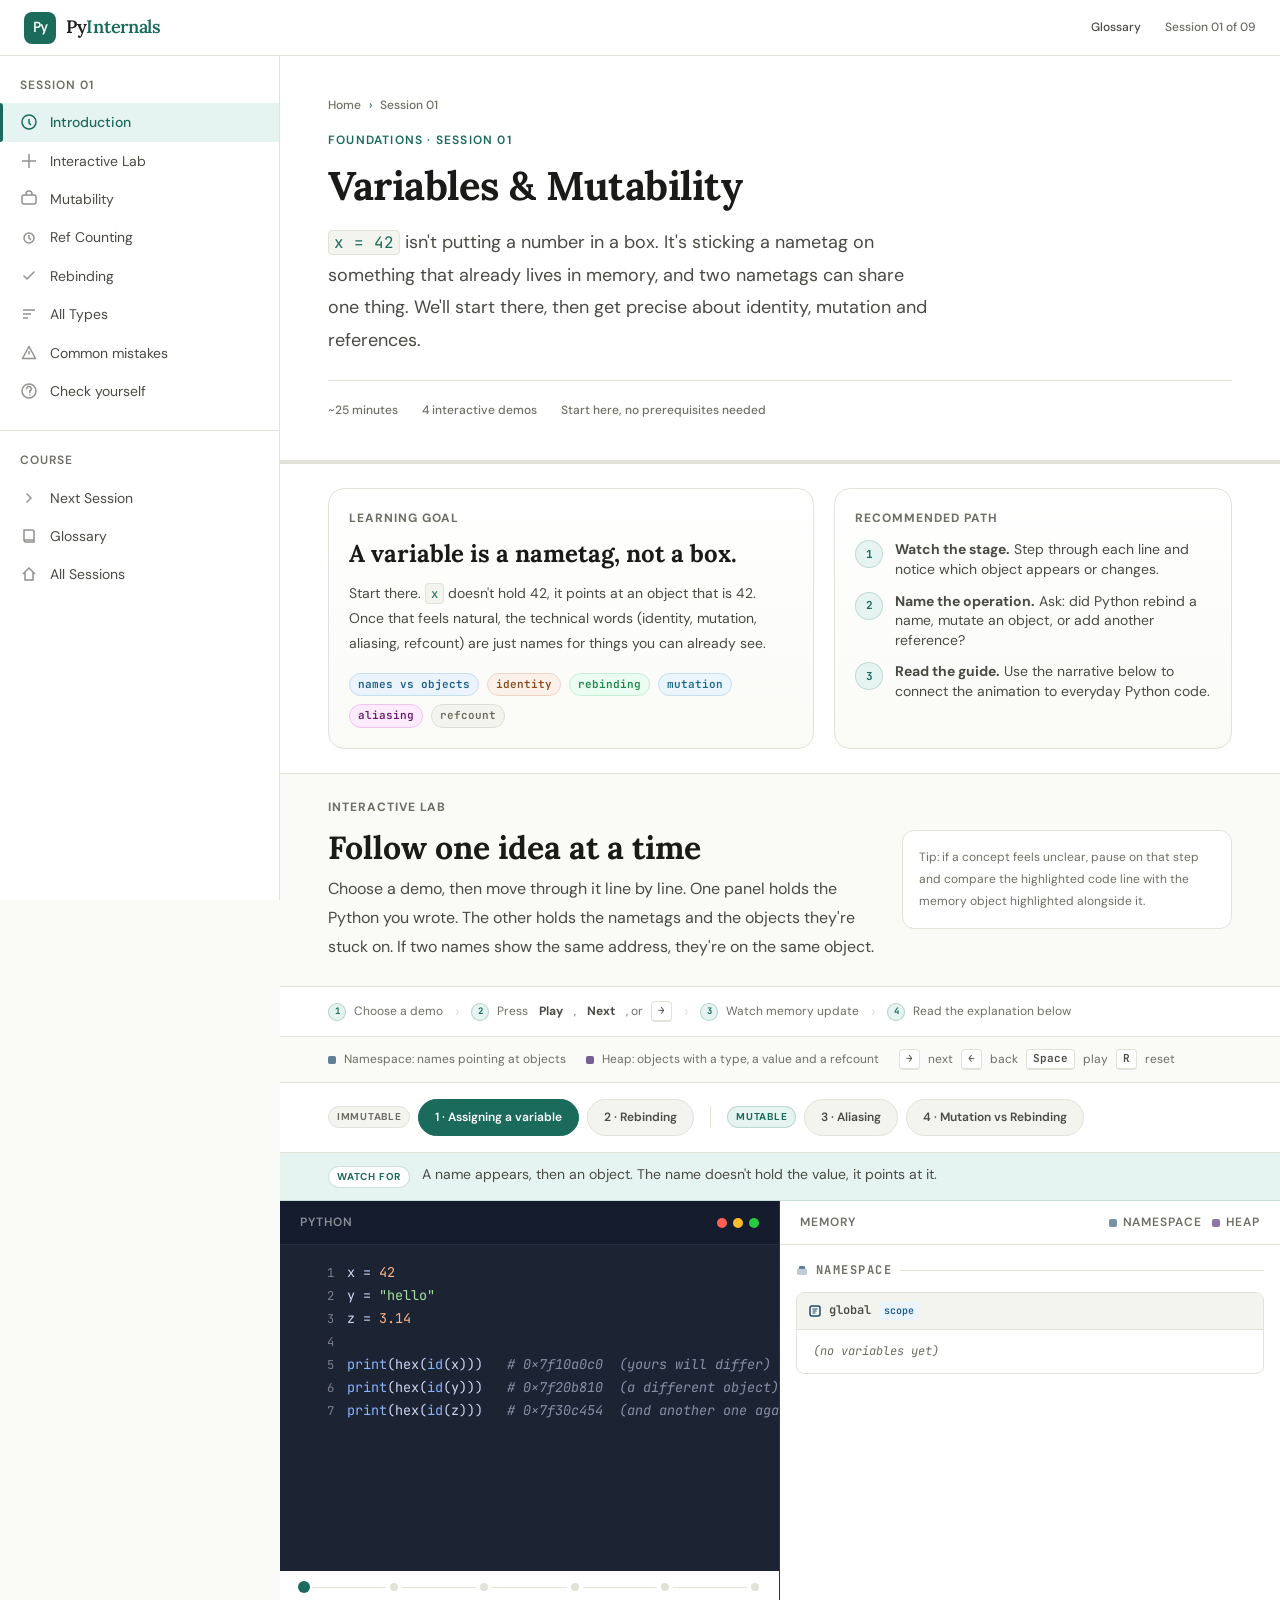
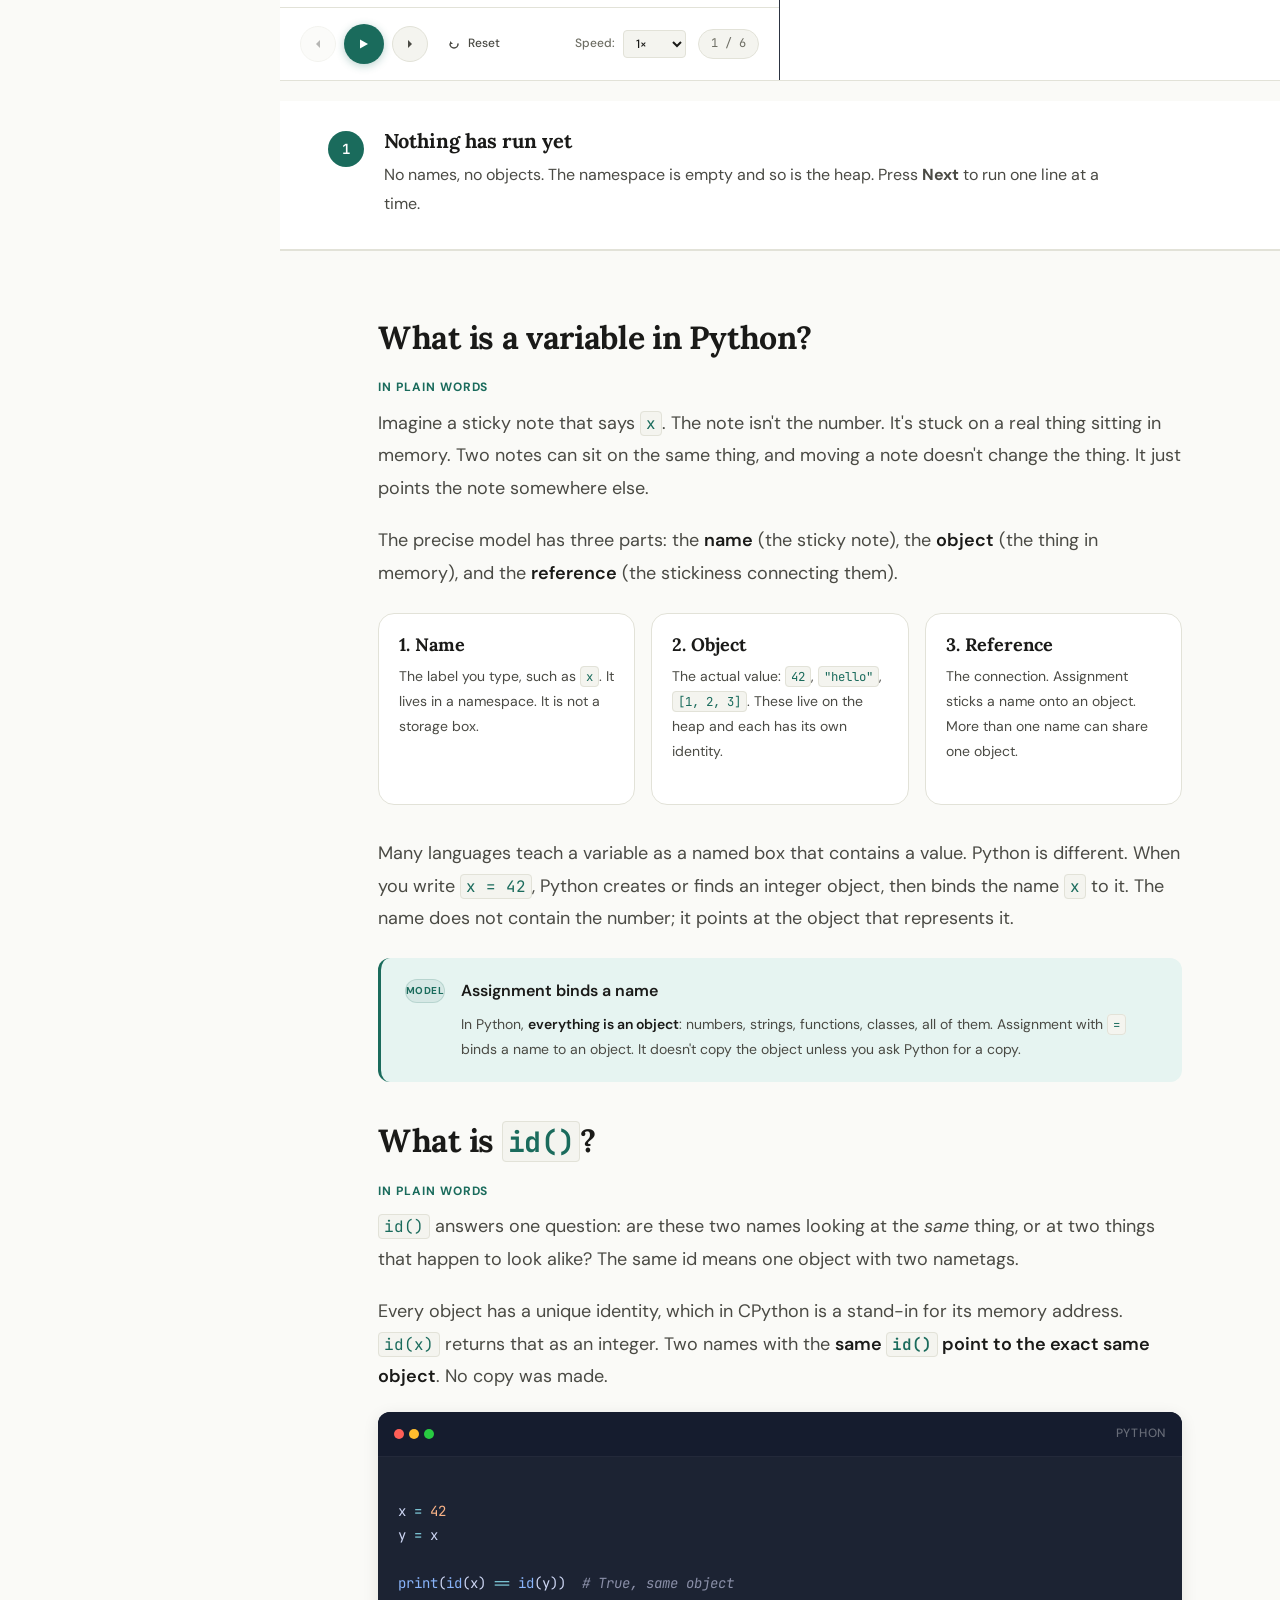
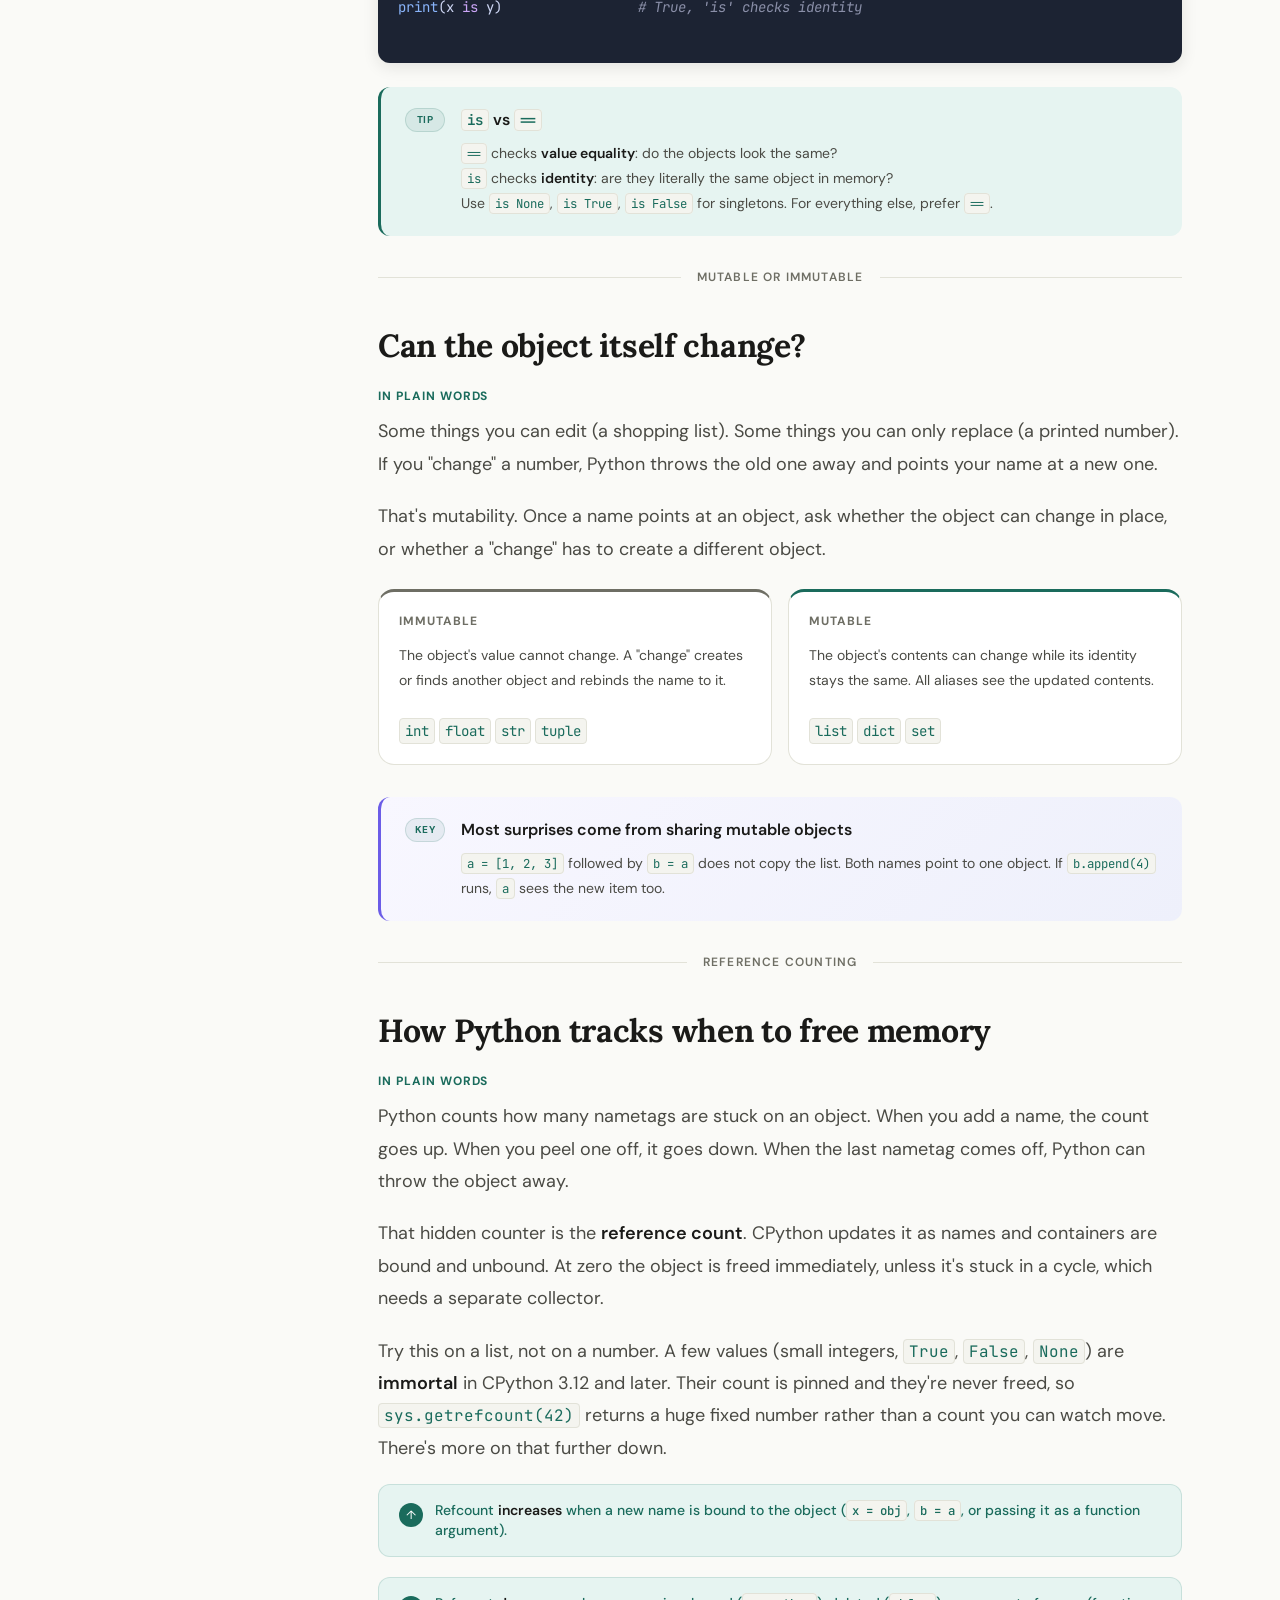
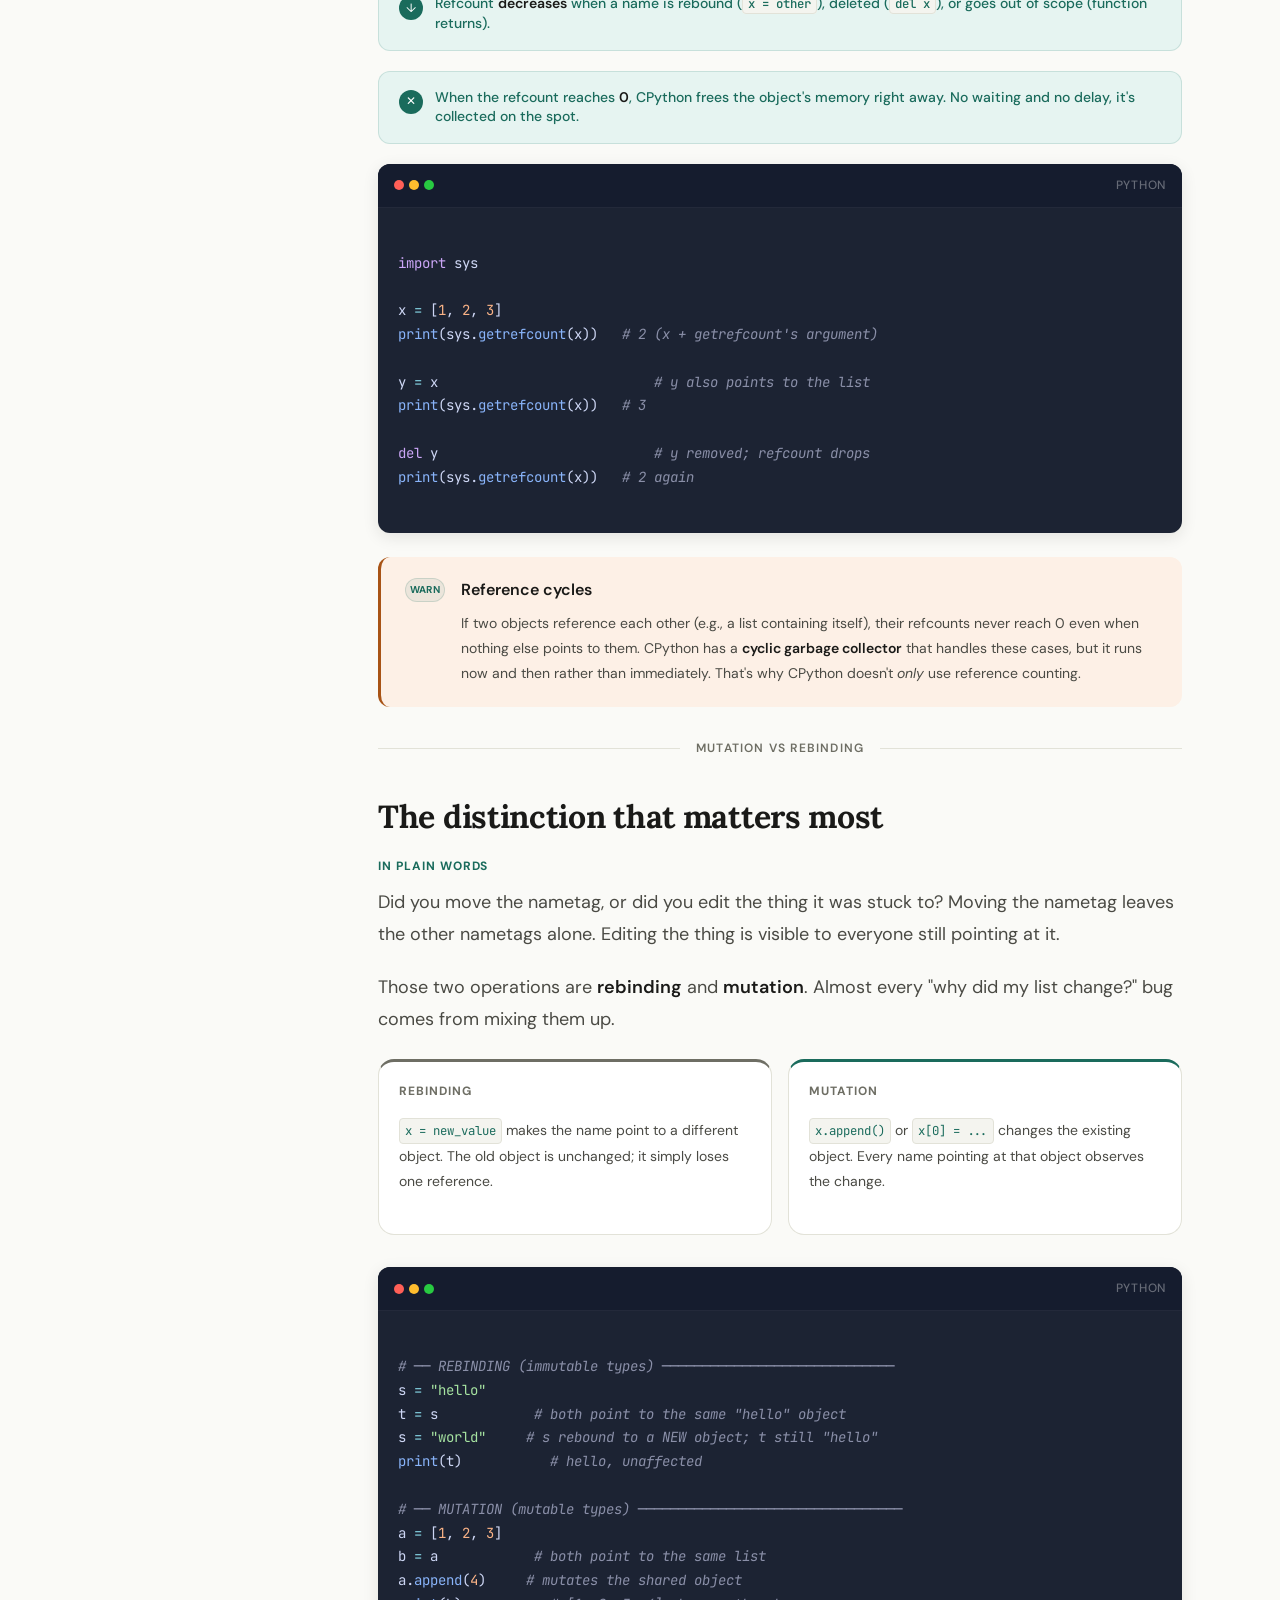
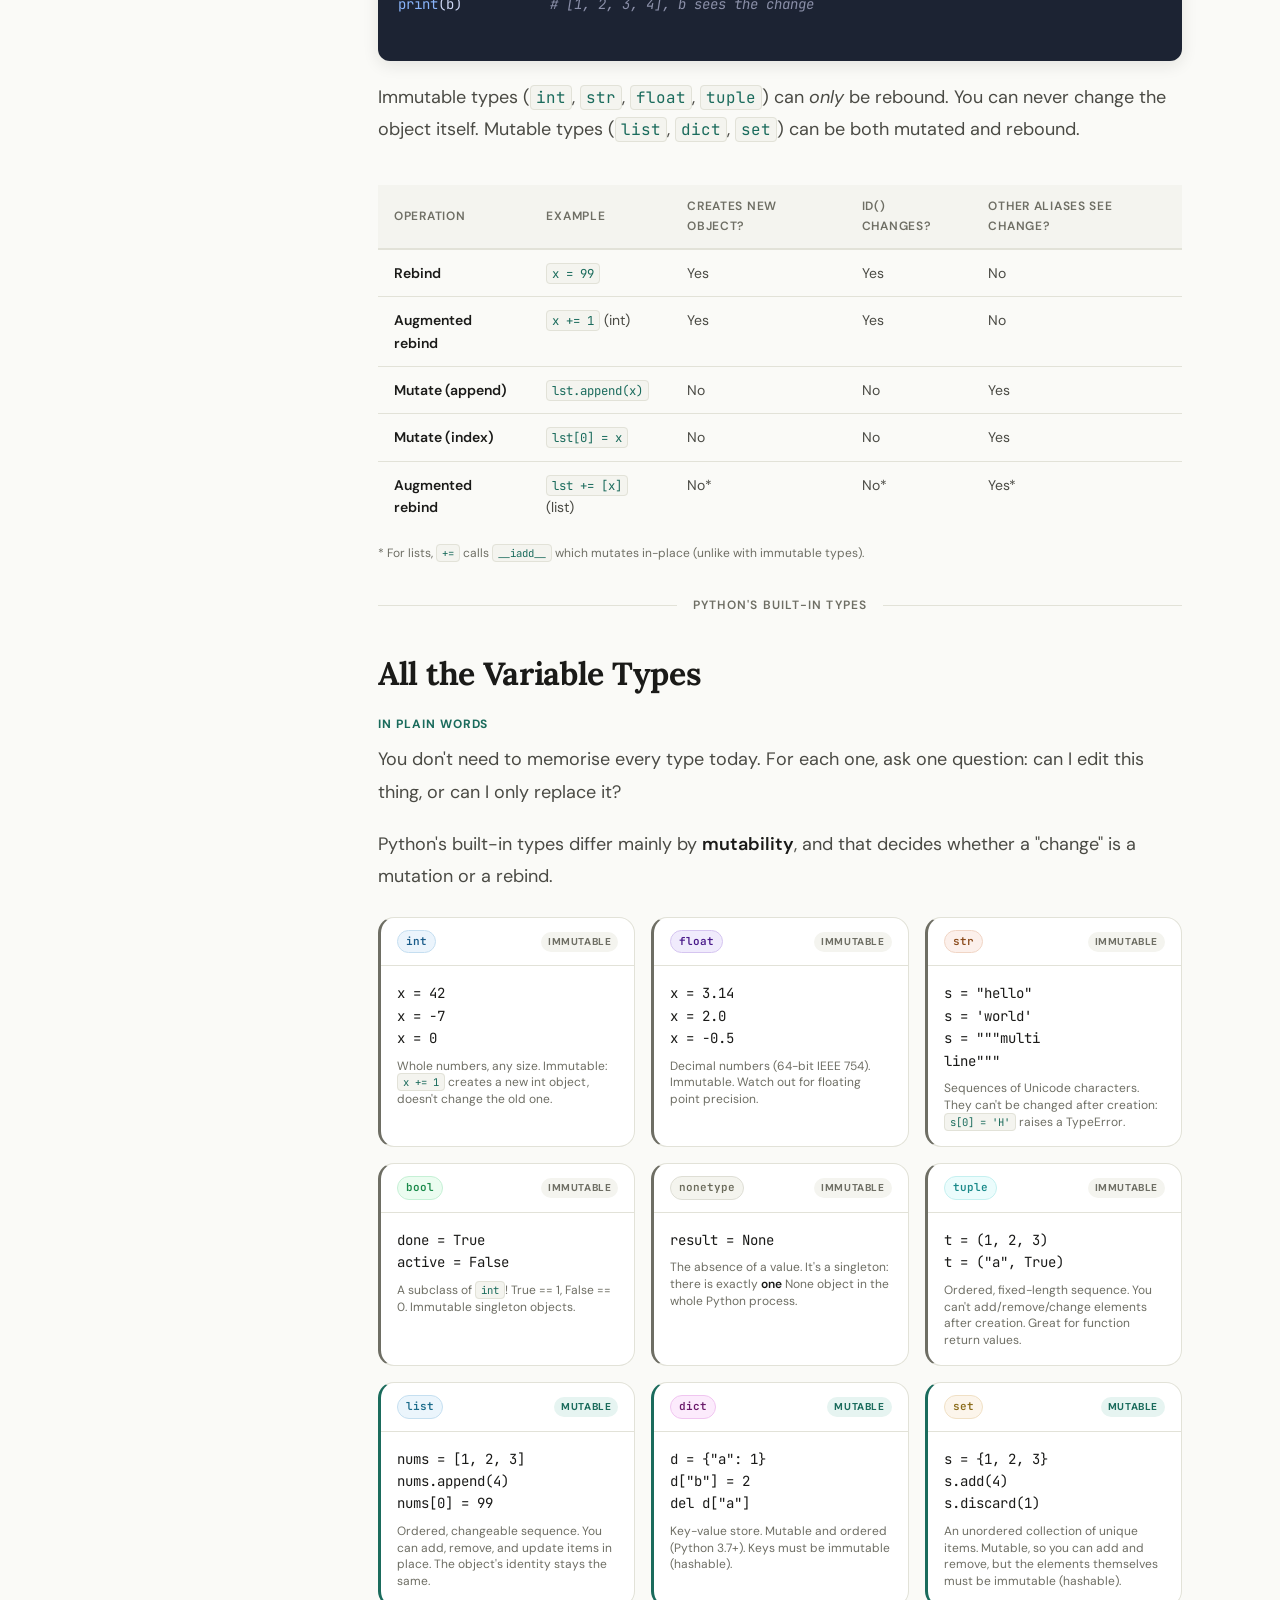
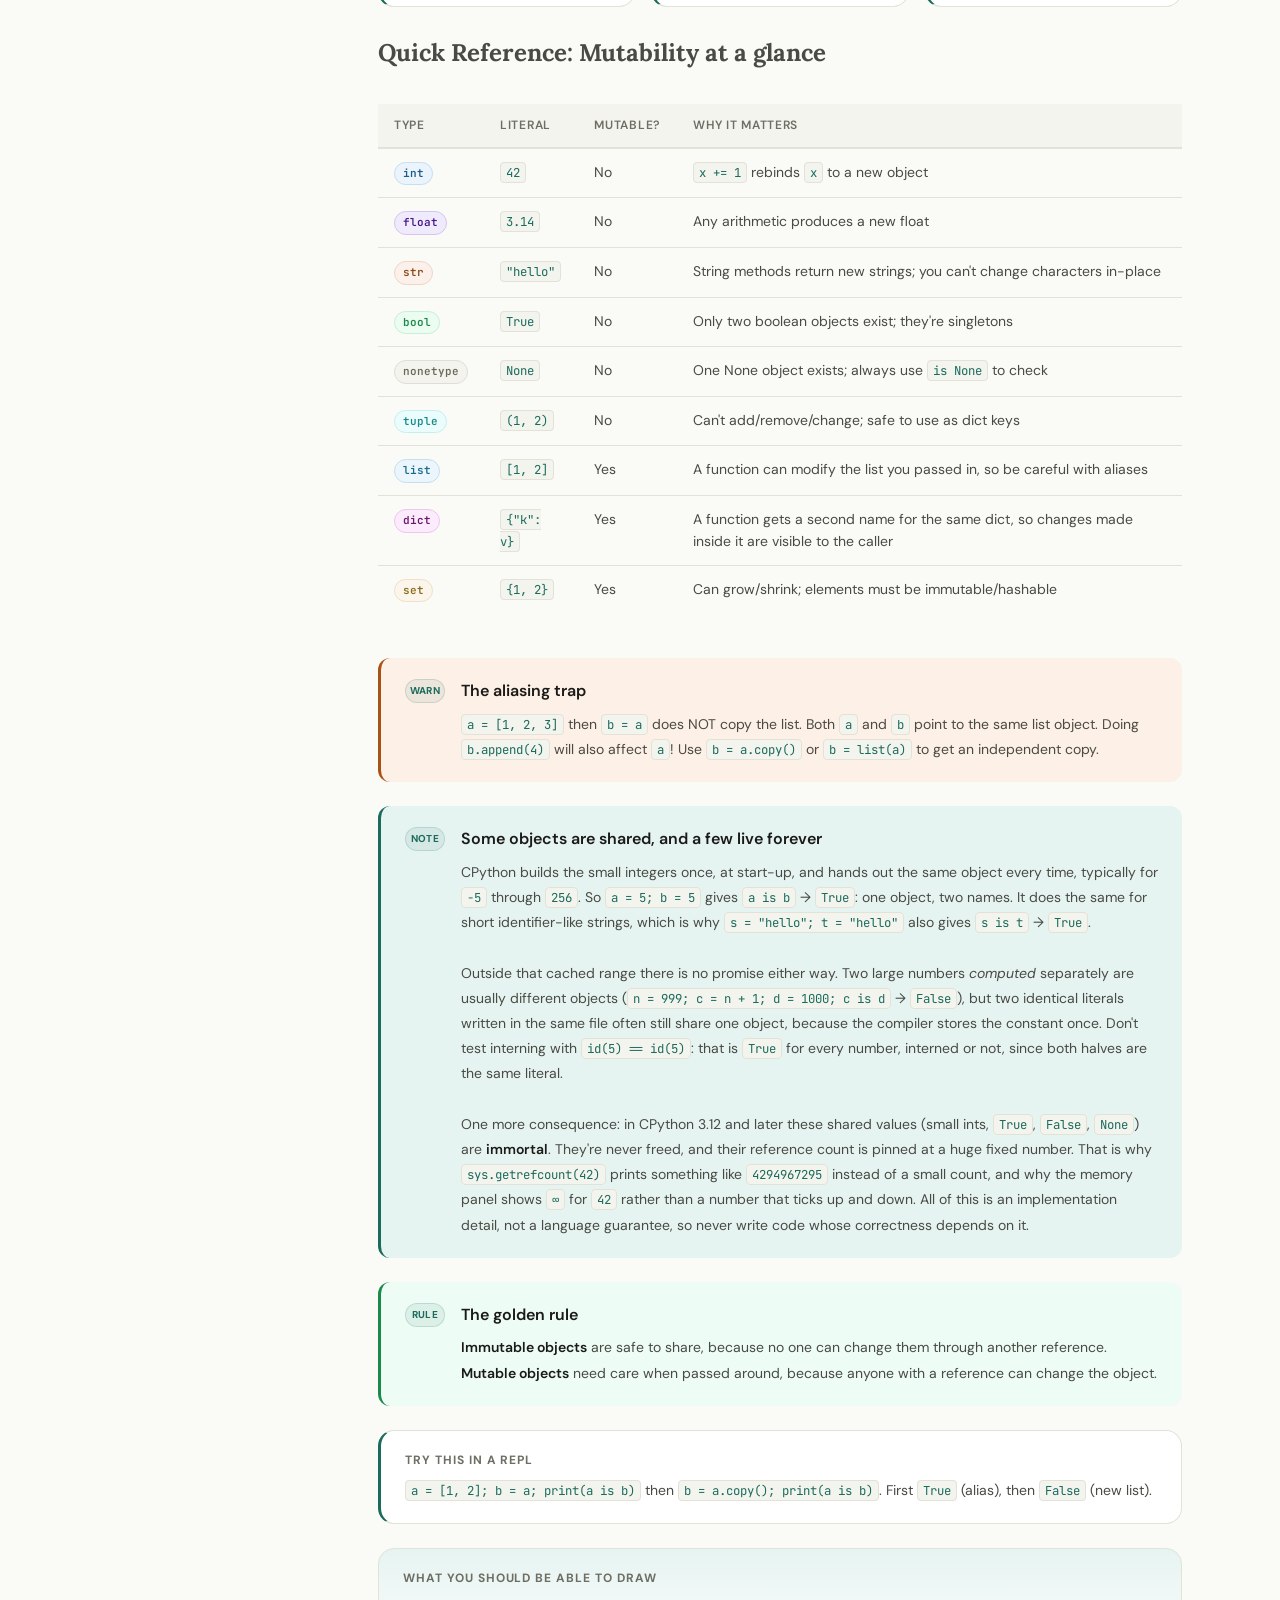
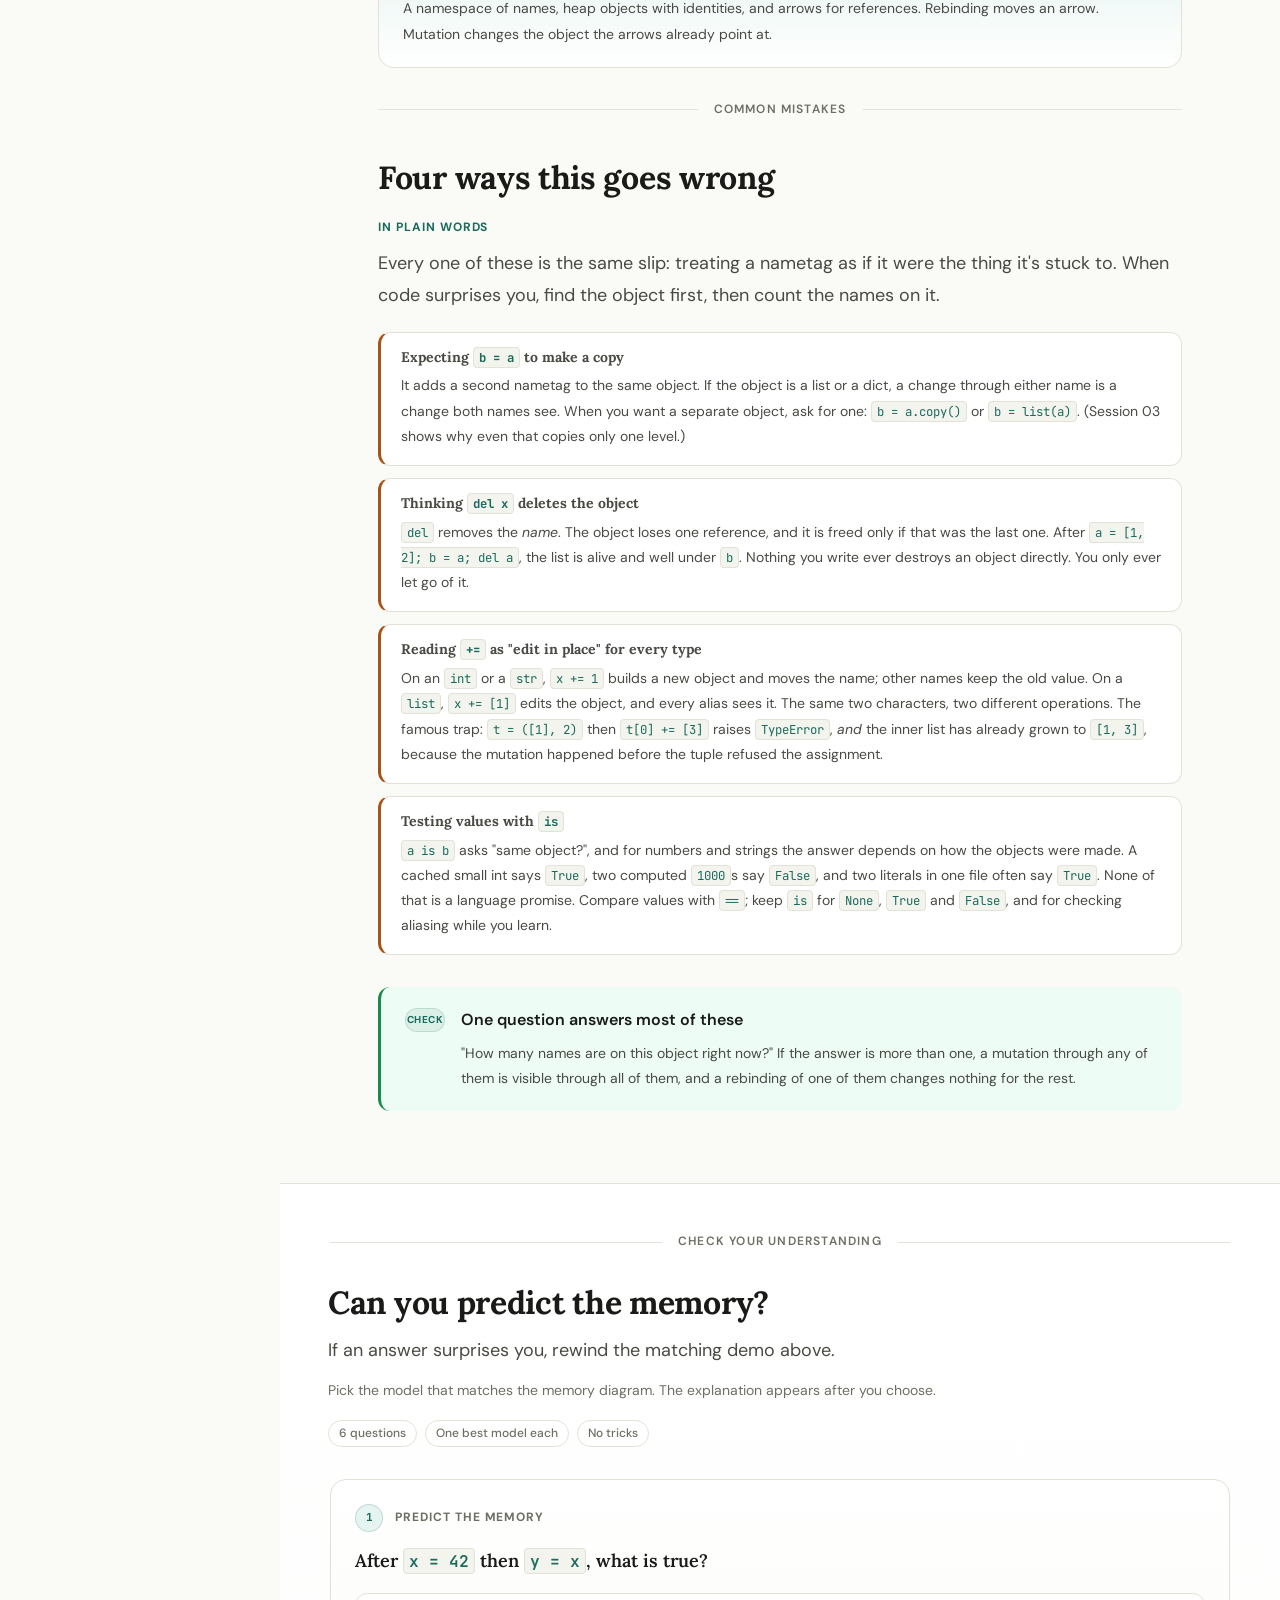
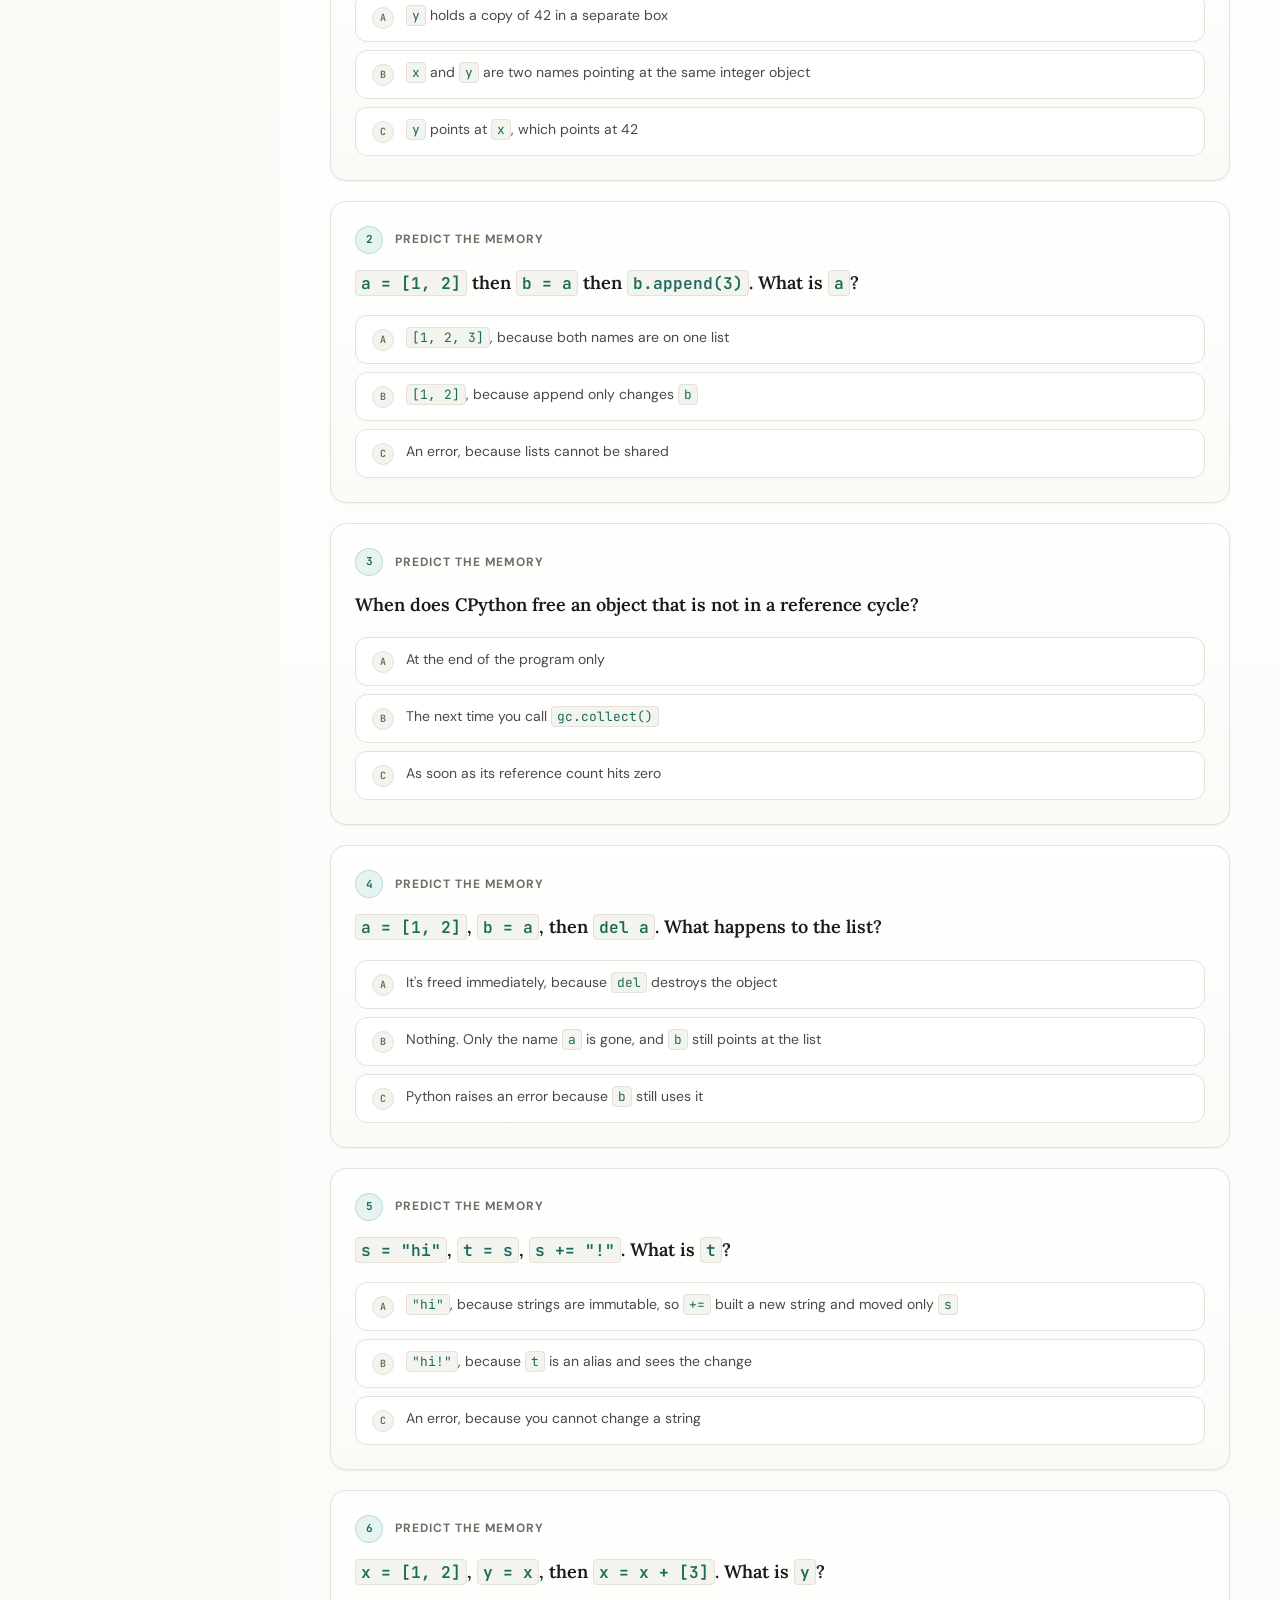
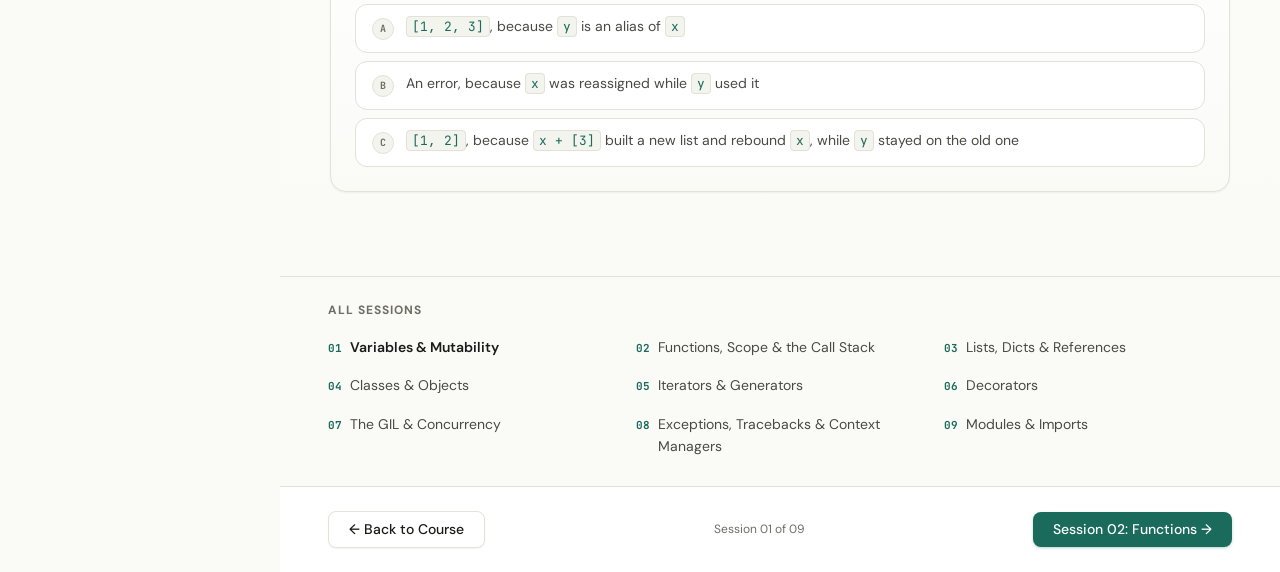
==== commit 5063355c: "Added Session 09: Modules & Imports" ====
--- a/sessions/01-variables/index.html
+++ b/sessions/01-variables/index.html
@@ -31,7 +31,7 @@
   <meta property="og:image:height" content="630" />
   <meta property="og:image:alt" content="Python Variables and Mutability, Visualised on Py Internals" />
   <meta property="article:published_time" content="2026-03-23" />
-  <meta property="article:modified_time" content="2026-09-17" />
+  <meta property="article:modified_time" content="2026-10-17" />
   <meta property="article:section" content="Foundations" />
   <meta property="article:author" content="https://github.com/inboxpraveen" />
   <meta name="twitter:card" content="summary_large_image" />
@@ -78,7 +78,7 @@
         ]
       },
       "datePublished": "2026-03-23",
-      "dateModified": "2026-09-17",
+      "dateModified": "2026-10-17",
       "inLanguage": "en",
       "isAccessibleForFree": true,
       "license": "https://github.com/inboxpraveen/Py-Internals/blob/main/LICENSE",
@@ -146,7 +146,7 @@
   </div>
   <div class="topbar__actions">
     <a href="../../glossary.html" class="btn btn--ghost btn--sm">Glossary</a>
-    <span class="session-count" data-role="session-count">Session 01 of 08</span>
+    <span class="session-count" data-role="session-count">Session 01 of 09</span>
   </div>
 </header>
 
@@ -1177,6 +1177,7 @@
         <li><a href="../06-decorators/"><span>06</span> Decorators</a></li>
         <li><a href="../07-gil/"><span>07</span> The GIL &amp; Concurrency</a></li>
         <li><a href="../08-exceptions/"><span>08</span> Exceptions, Tracebacks &amp; Context Managers</a></li>
+        <li><a href="../09-modules/"><span>09</span> Modules &amp; Imports</a></li>
       </ul>
     </nav>
     <!-- /seo:sessions-nav -->
@@ -1186,7 +1187,7 @@
         ← Back to Course
       </a>
       <div style="text-align:center;font-size:var(--fs-xs);color:var(--clr-text-3)" data-role="session-count">
-        Session 01 of 08
+        Session 01 of 09
       </div>
       <a href="../02-functions/" class="btn btn--primary">
         Session 02: Functions →
--- a/assets/css/memory-viz.css
+++ b/assets/css/memory-viz.css
@@ -431,11 +431,19 @@
   display: flex;
   align-items: center;
   gap: 3px;
-}
+  /* A long value (a file path, say) wraps inside its cell on a phone instead
+     of running out past the edge of the object. */
+  max-width: 100%;
+  overflow-wrap: anywhere;
+}
+
+.mem-obj__item-cell > * { min-width: 0; }
 
 .mem-obj__item-cell .item-index {
   color: var(--clr-text-3);
   font-size: 9px;
+  flex-shrink: 0;
+  overflow-wrap: normal;
 }
 
 /* ── Dict display ─────────────────────────────────────────── */
--- a/assets/css/session.css
+++ b/assets/css/session.css
@@ -285,7 +285,9 @@
 
 .lookup-path__step {
   display: grid;
-  grid-template-columns: 72px 1fr auto;
+  /* wide enough for a 13-character mono label such as "site-packages" or
+     "B · builtins"; at 72px those ran into the text beside them */
+  grid-template-columns: 6.5rem 1fr auto;
   gap: var(--sp-3);
   align-items: center;
   padding: var(--sp-3) var(--sp-5);
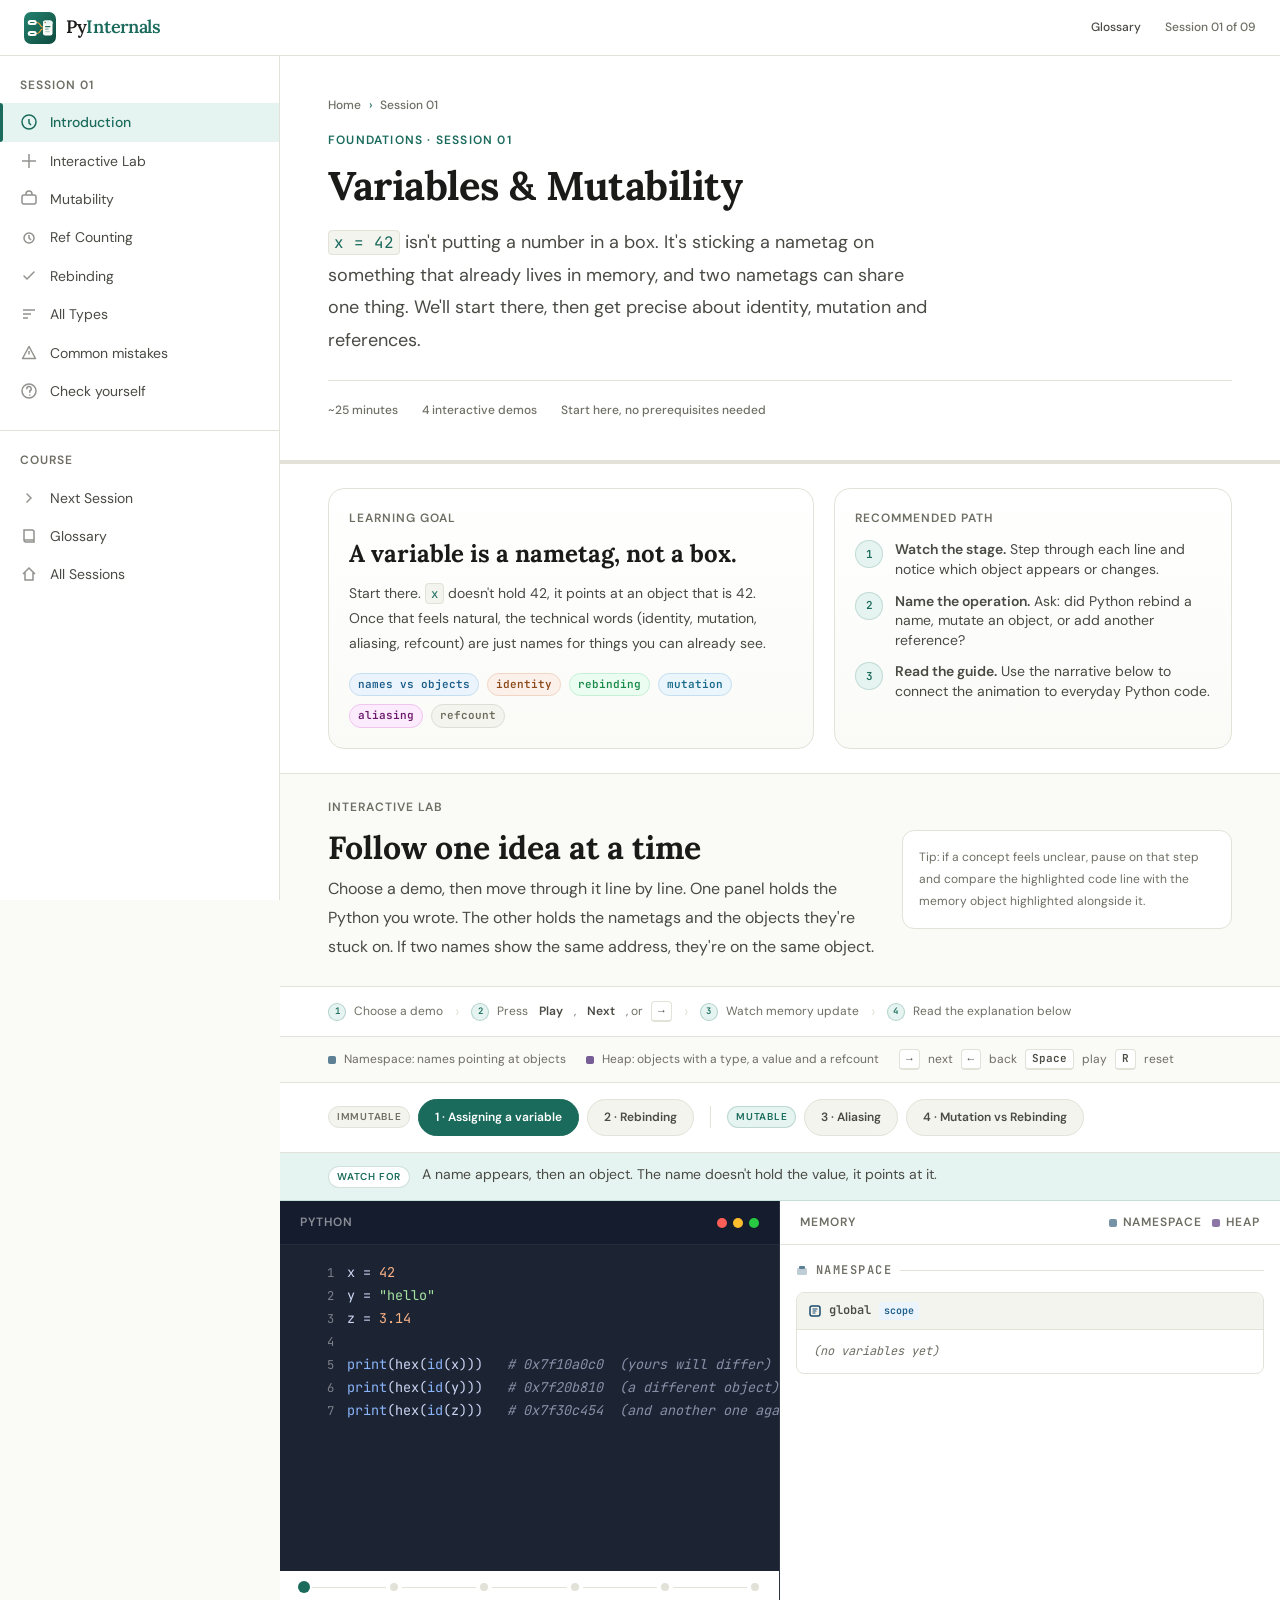
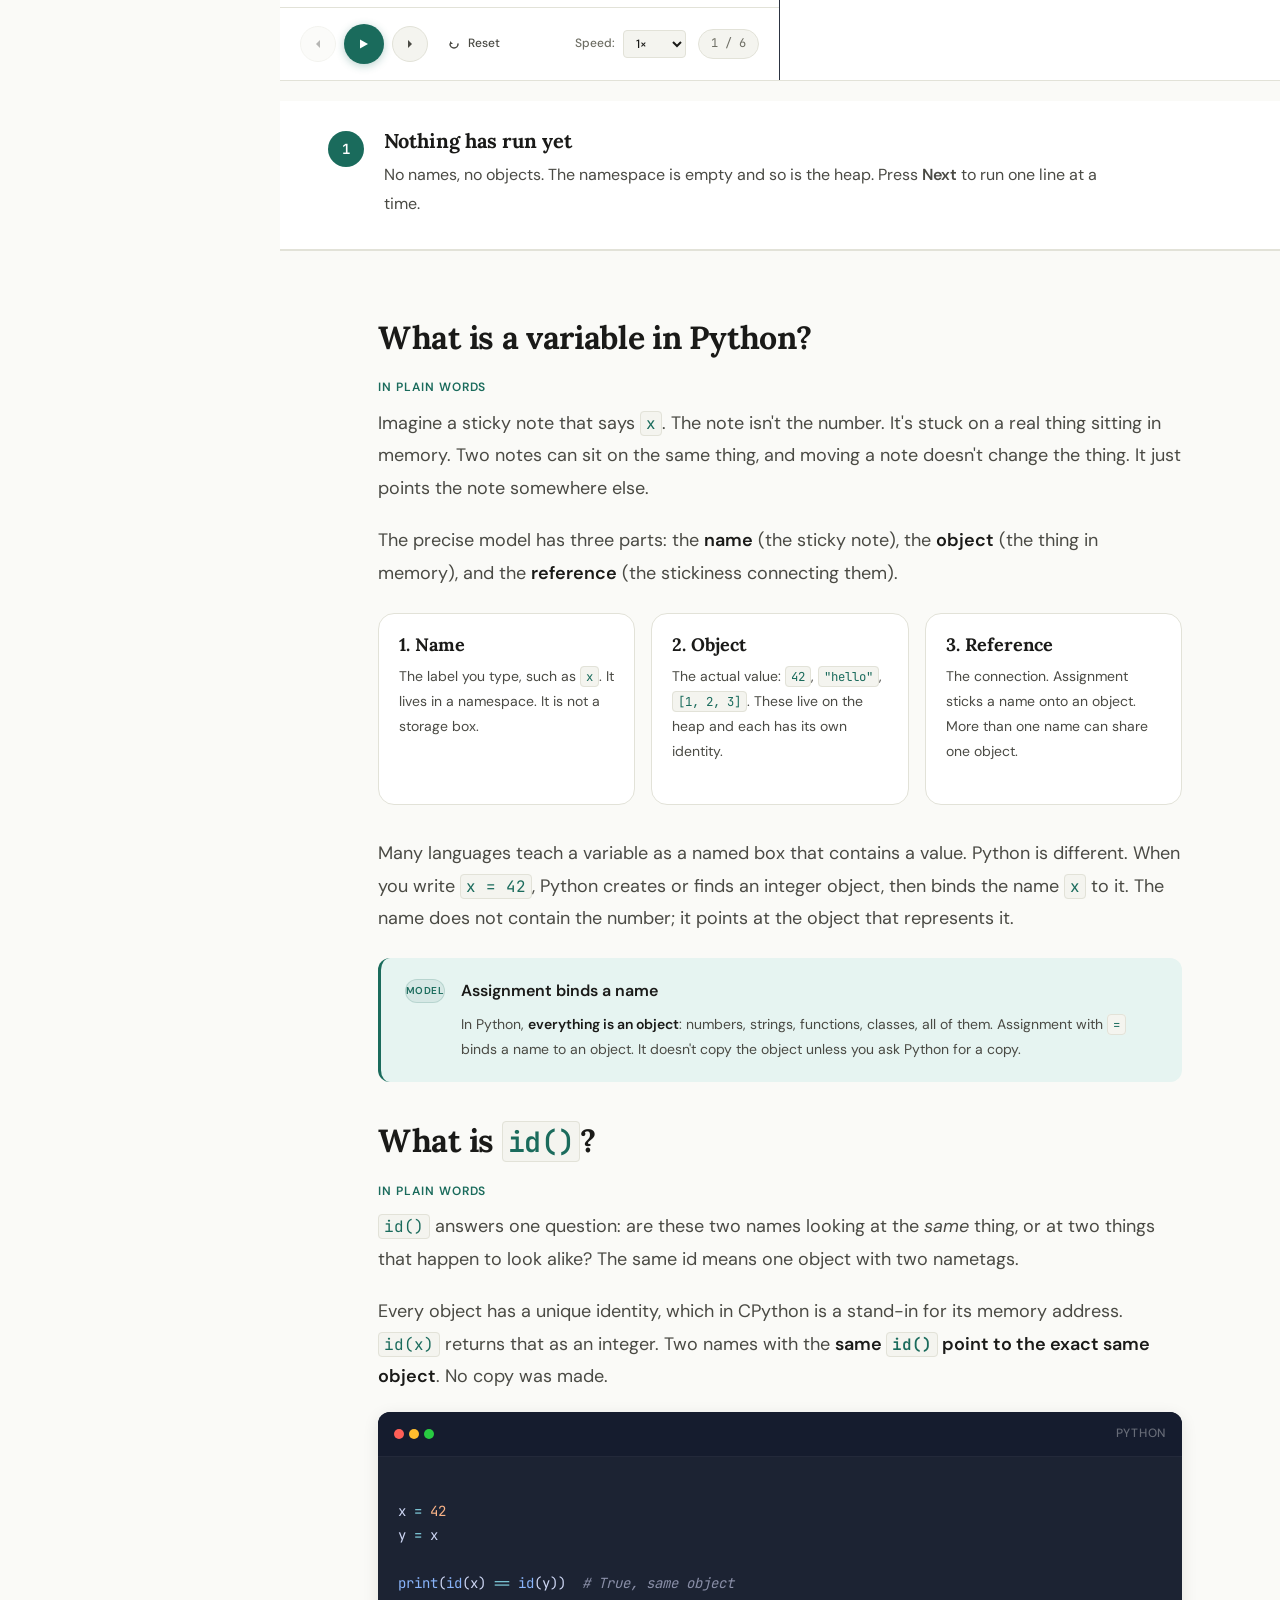
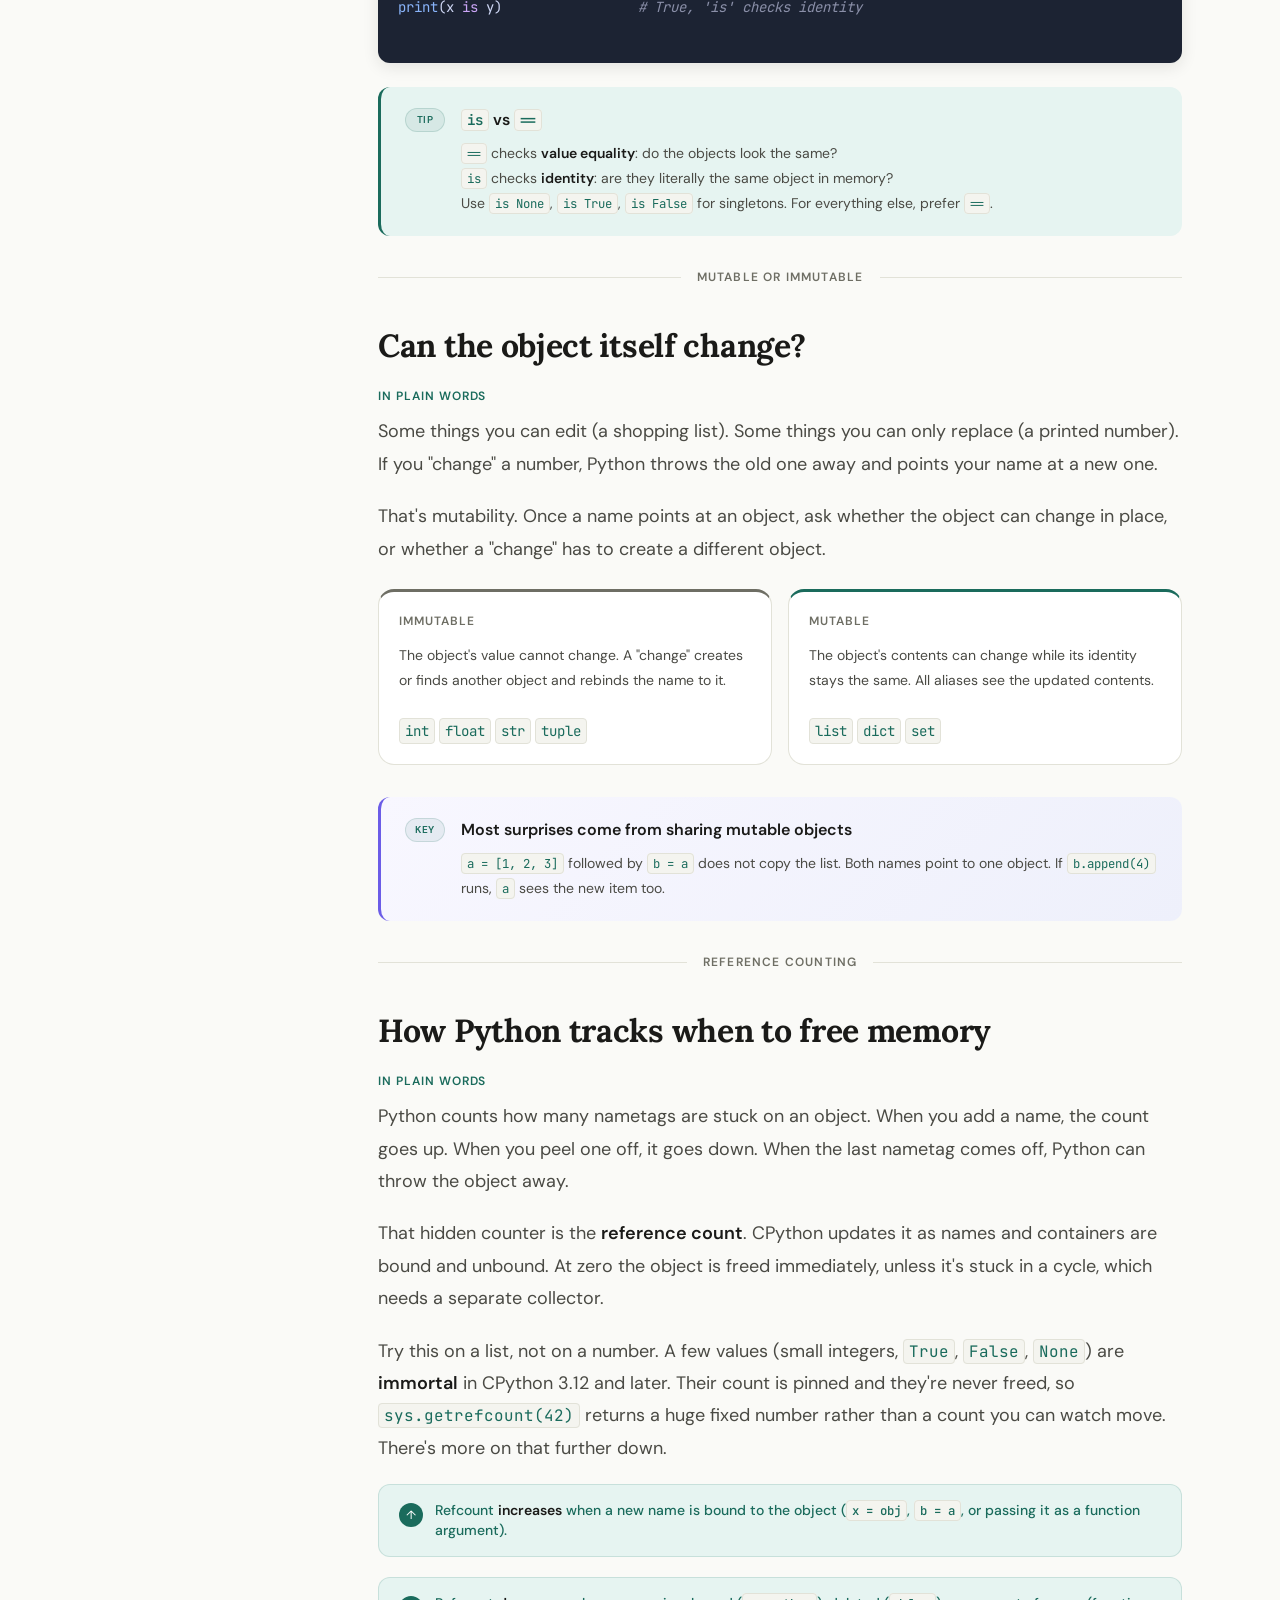
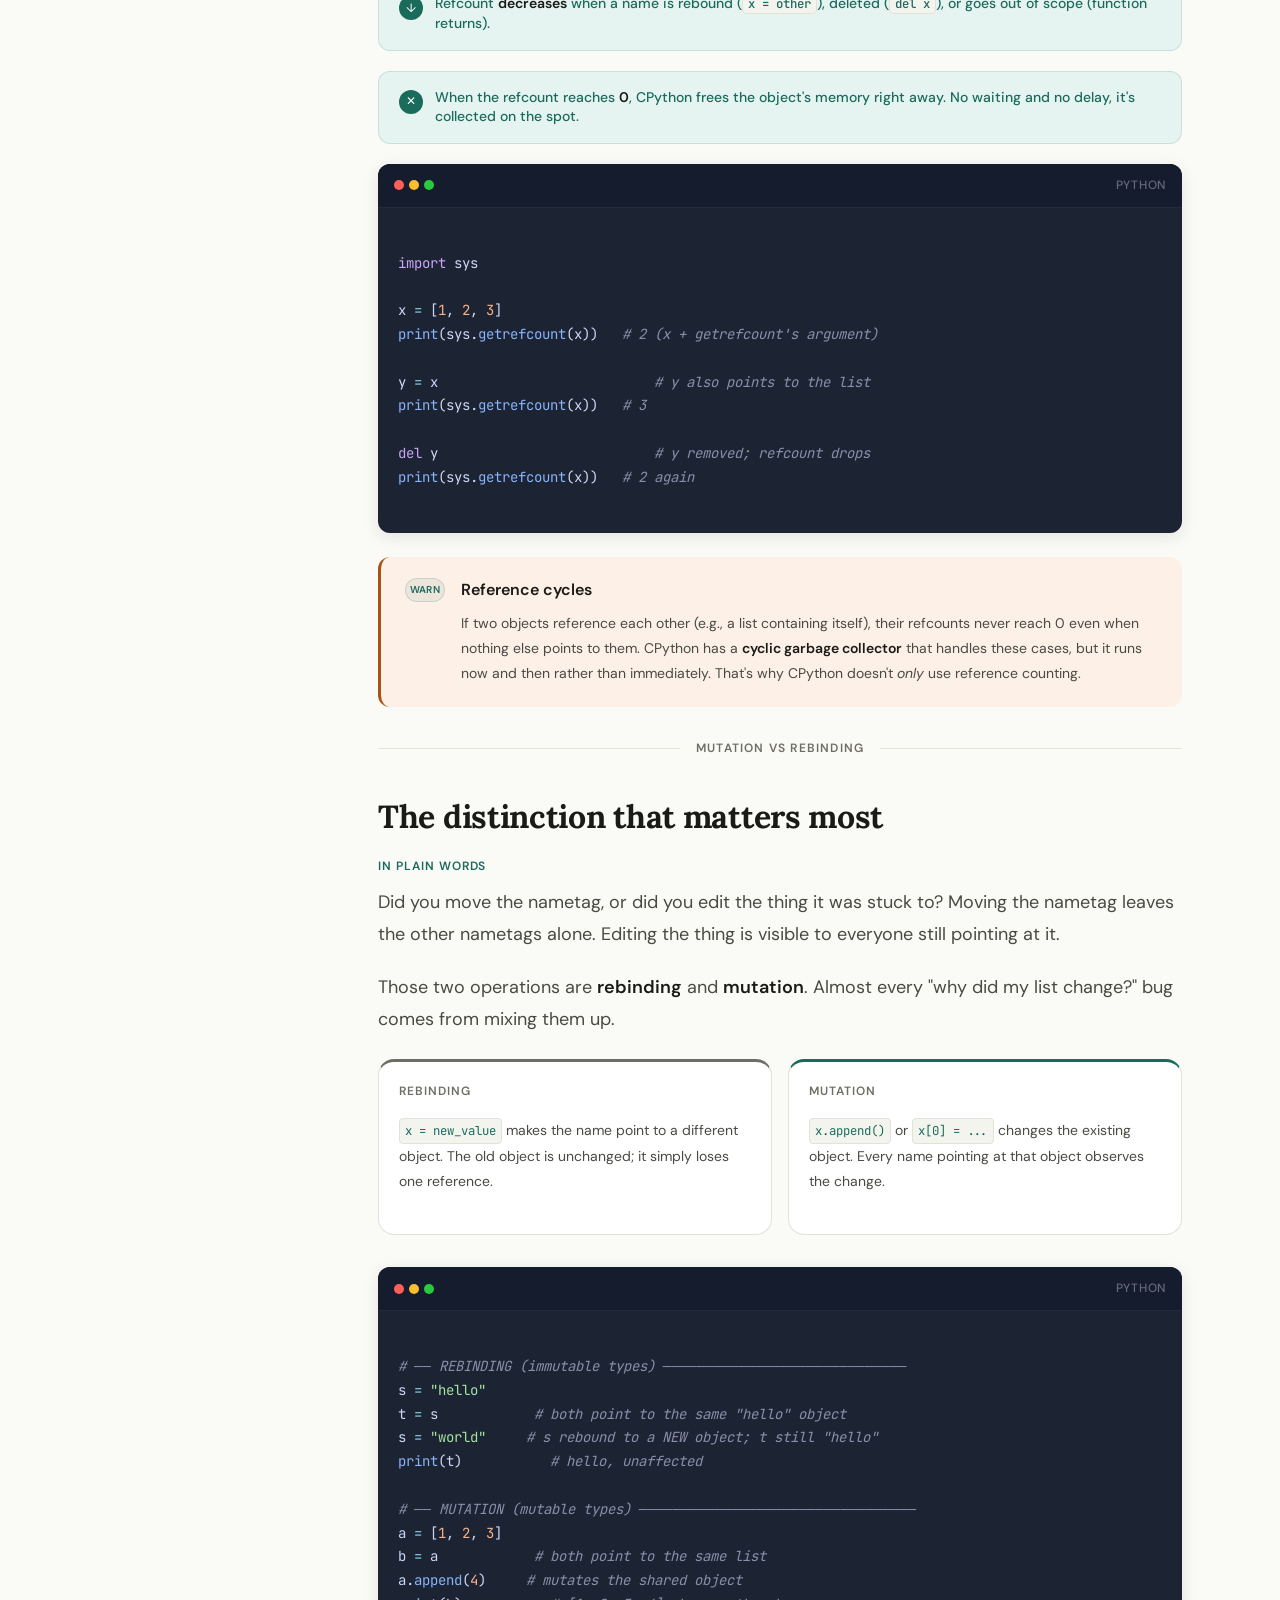
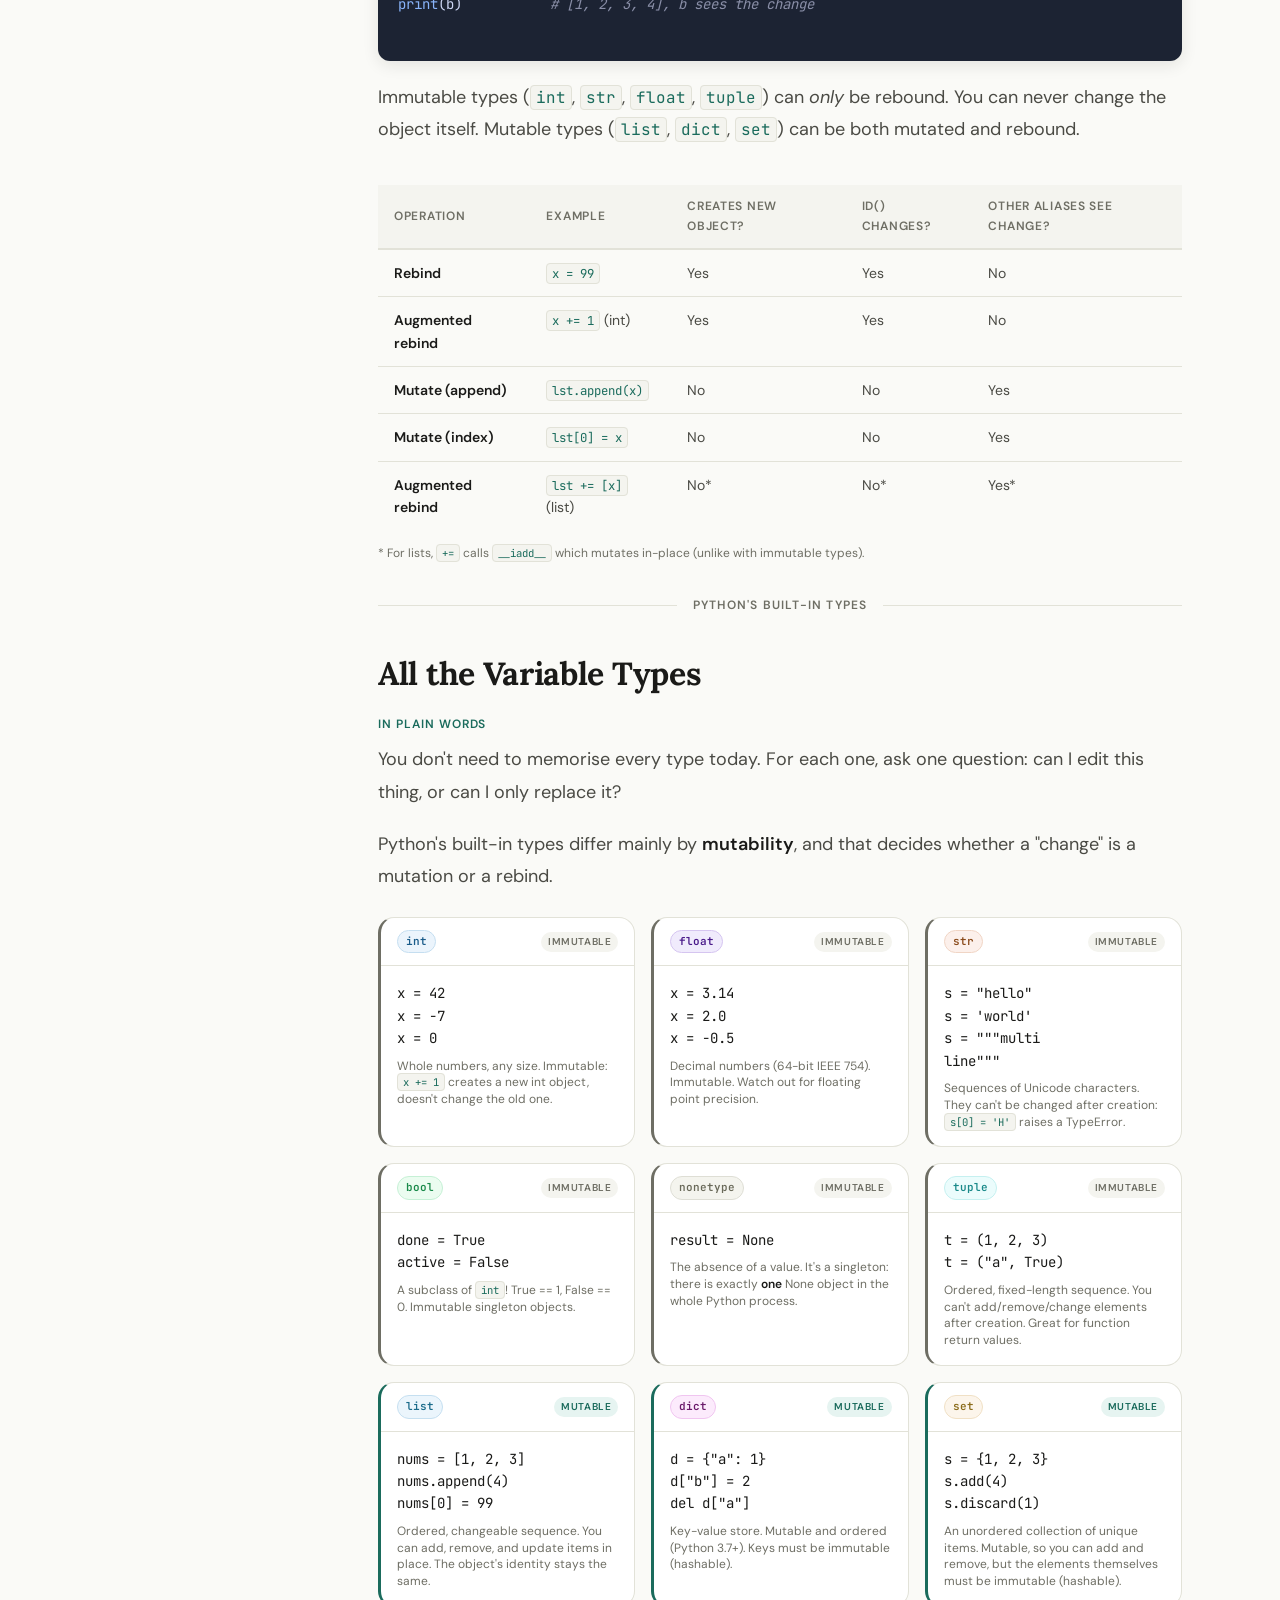
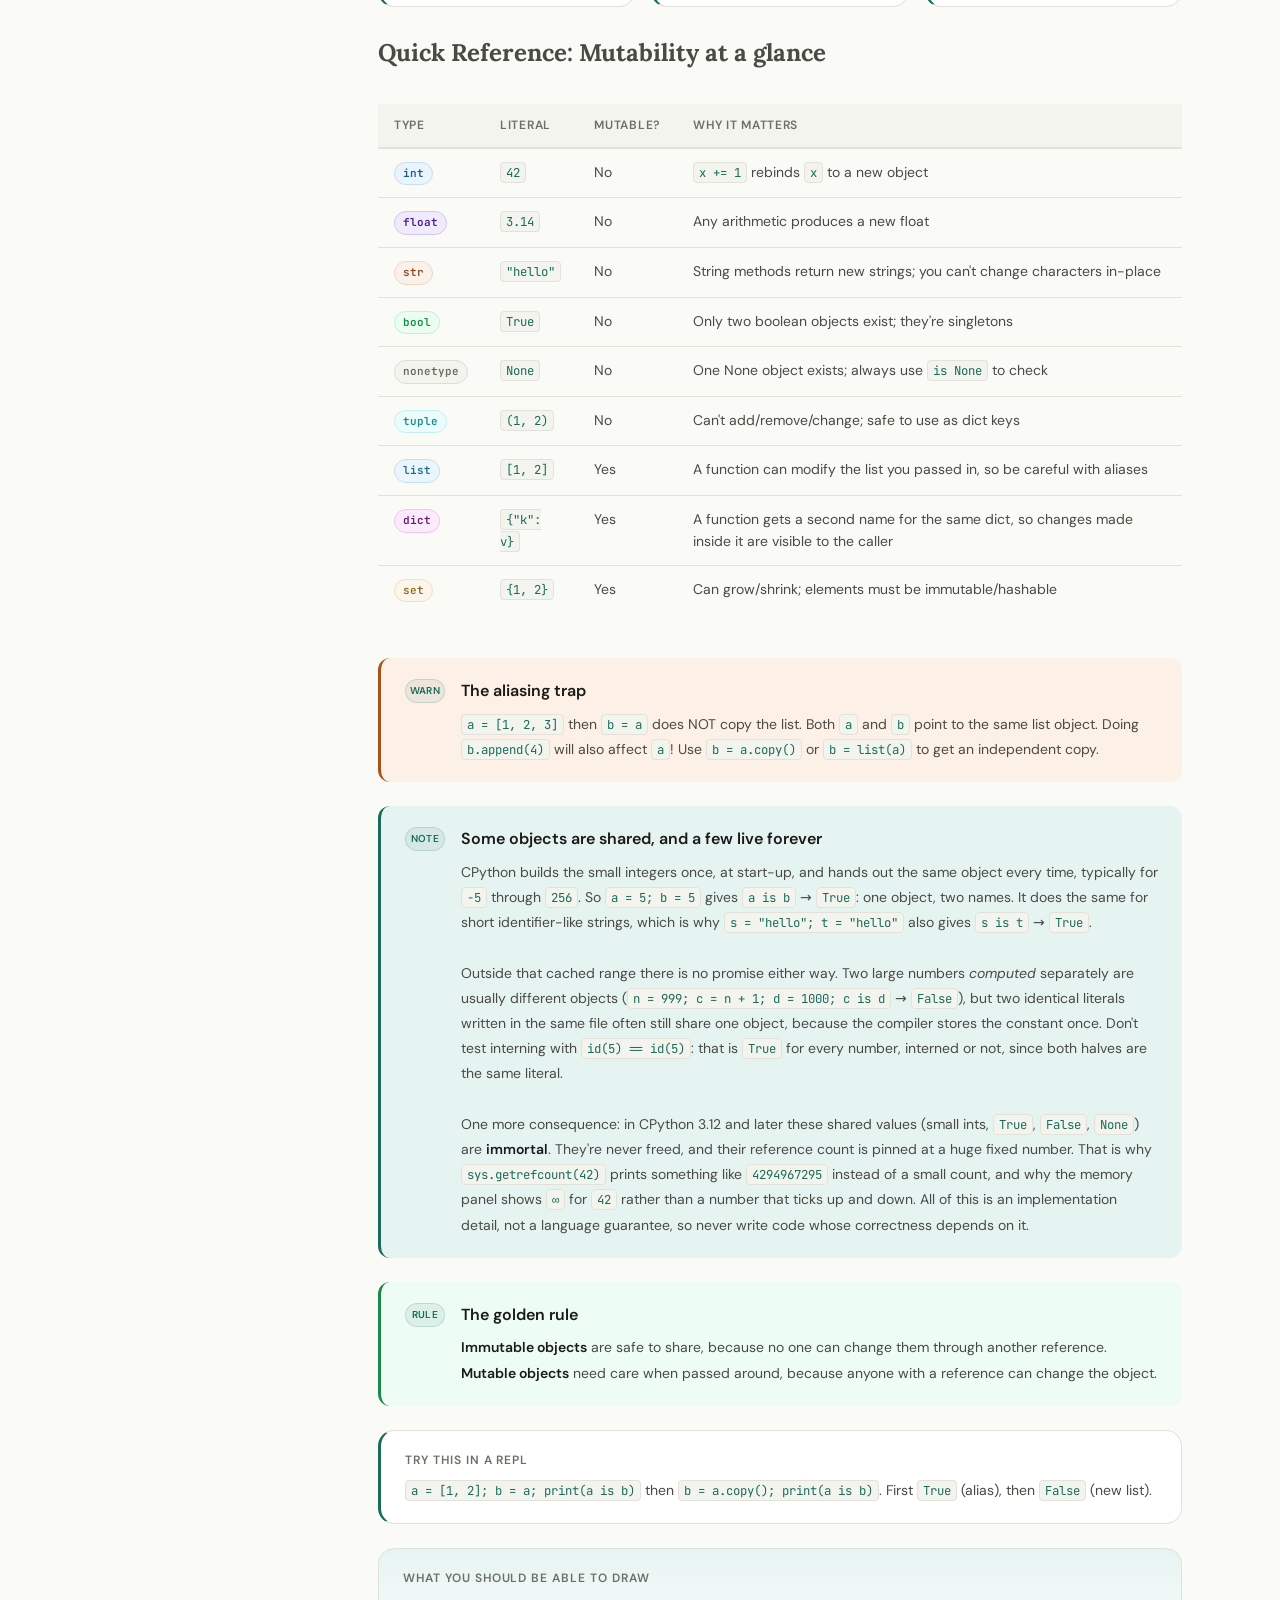
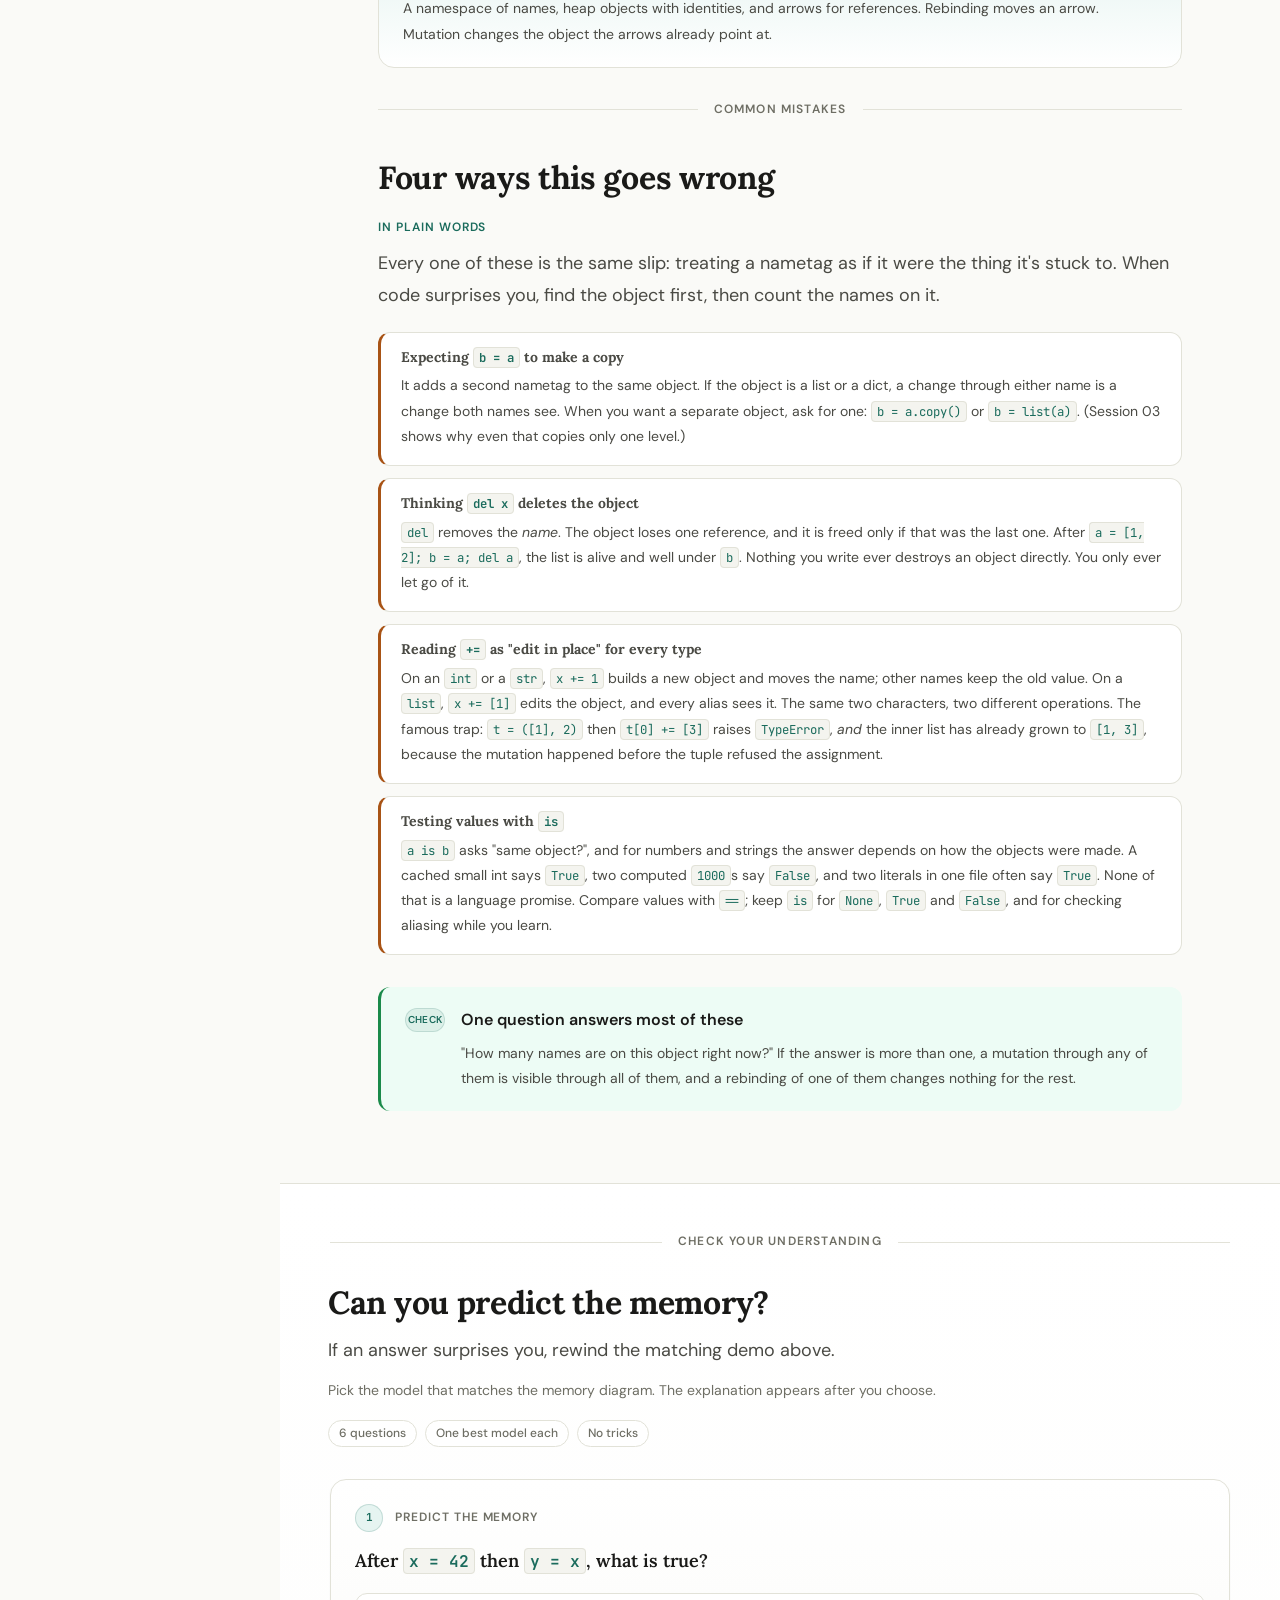
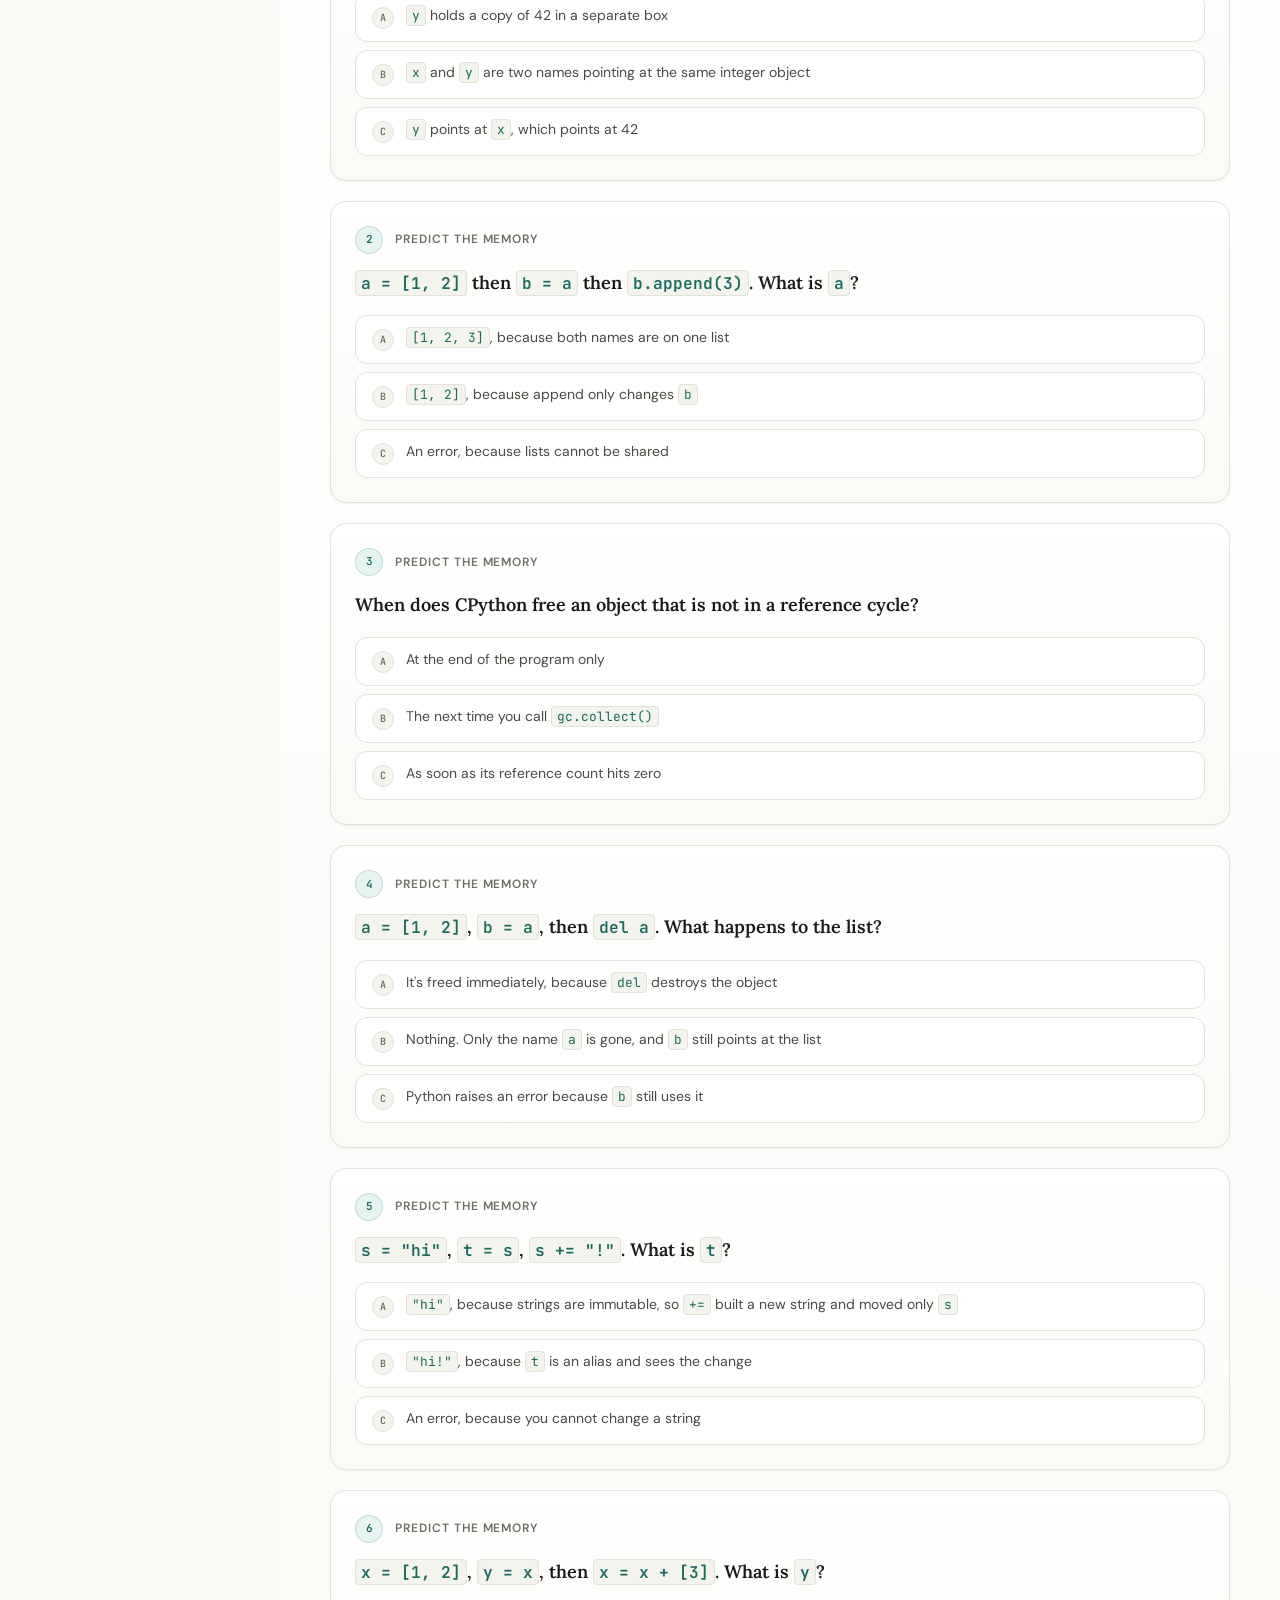
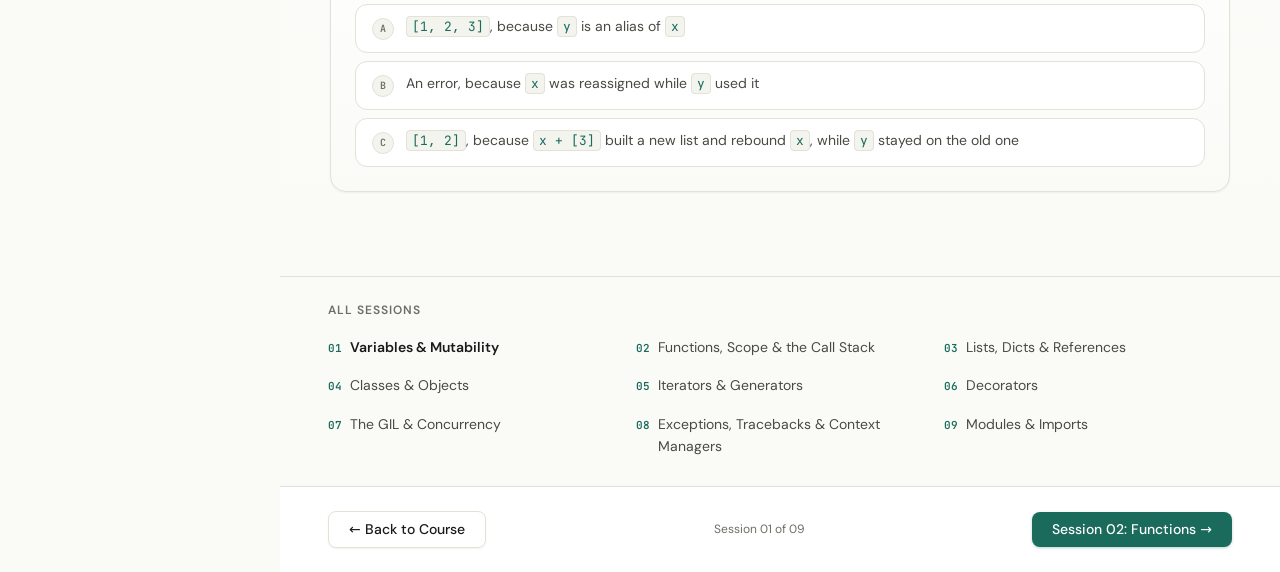
==== commit 12c09f3c: "Show the logo in the page header and serve the fonts from the site instead of Google" ====
--- a/sessions/01-variables/index.html
+++ b/sessions/01-variables/index.html
@@ -7,8 +7,9 @@
   <meta name="description" content="See what x = 42 really does in memory. Names, objects, id(), aliasing, mutation versus rebinding and reference counting, animated one step at a time." />
   <meta name="theme-color" content="#1A6B5C" />
 
-  <link rel="icon" type="image/png" href="../../assets/images/Python-logo.png" />
-  <link rel="apple-touch-icon" href="../../assets/images/Python-logo.png" />
+  <link rel="icon" type="image/svg+xml" href="../../assets/images/logo.svg" />
+  <link rel="icon" type="image/png" sizes="512x512" href="../../assets/images/icon-512.png" />
+  <link rel="apple-touch-icon" href="../../assets/images/apple-touch-icon.png" />
 
   <link rel="stylesheet" href="../../assets/css/base.css" />
   <link rel="stylesheet" href="../../assets/css/layout.css" />
@@ -31,7 +32,7 @@
   <meta property="og:image:height" content="630" />
   <meta property="og:image:alt" content="Python Variables and Mutability, Visualised on Py Internals" />
   <meta property="article:published_time" content="2026-03-23" />
-  <meta property="article:modified_time" content="2026-10-17" />
+  <meta property="article:modified_time" content="2026-10-29" />
   <meta property="article:section" content="Foundations" />
   <meta property="article:author" content="https://github.com/inboxpraveen" />
   <meta name="twitter:card" content="summary_large_image" />
@@ -40,9 +41,6 @@
   <meta name="twitter:image" content="https://inboxpraveen.github.io/Py-Internals/assets/images/og/01-variables.png" />
   <link rel="alternate" type="application/atom+xml" title="Py Internals sessions" href="https://inboxpraveen.github.io/Py-Internals/feed.xml" />
   <link rel="manifest" href="https://inboxpraveen.github.io/Py-Internals/manifest.webmanifest" />
-  <link rel="preconnect" href="https://fonts.googleapis.com" />
-  <link rel="preconnect" href="https://fonts.gstatic.com" crossorigin />
-  <link rel="stylesheet" href="https://fonts.googleapis.com/css2?family=Lora:ital,wght@0,400;0,600;0,700;1,400&family=JetBrains+Mono:wght@400;500;600&family=DM+Sans:ital,opsz,wght@0,9..40,300;0,9..40,400;0,9..40,500;0,9..40,600;1,9..40,400&display=swap" />
   <script type="application/ld+json">
 {
   "@context": "https://schema.org",
@@ -69,19 +67,19 @@
         "url": "https://inboxpraveen.github.io/Py-Internals/",
         "logo": {
           "@type": "ImageObject",
-          "url": "https://inboxpraveen.github.io/Py-Internals/assets/images/Python-logo.png",
-          "width": 1024,
-          "height": 1024
+          "url": "https://inboxpraveen.github.io/Py-Internals/assets/images/icon-512.png",
+          "width": 512,
+          "height": 512
         },
         "sameAs": [
           "https://github.com/inboxpraveen/Py-Internals"
         ]
       },
       "datePublished": "2026-03-23",
-      "dateModified": "2026-10-17",
+      "dateModified": "2026-10-29",
       "inLanguage": "en",
       "isAccessibleForFree": true,
-      "license": "https://github.com/inboxpraveen/Py-Internals/blob/main/LICENSE",
+      "license": "https://creativecommons.org/licenses/by-sa/4.0/",
       "isPartOf": {
         "@type": "Course",
         "@id": "https://inboxpraveen.github.io/Py-Internals/#course",
@@ -140,7 +138,7 @@
       </svg>
     </button>
     <a href="../../index.html" class="topbar__home" aria-label="Py Internals home">
-      <div class="topbar__logo-mark">Py</div>
+      <img class="topbar__logo-mark" src="../../assets/images/logo.svg" alt="" width="32" height="32">
       <span class="topbar__brand">Py<span>Internals</span></span>
     </a>
   </div>
--- a/assets/css/base.css
+++ b/assets/css/base.css
@@ -3,10 +3,92 @@
    Design tokens, reset, typography, global utilities
    ============================================================ */
 
-/* ── Google Fonts ─────────────────────────────────────────── */
-/* Lora, DM Sans and JetBrains Mono are linked from each page's <head>
-   (see tools/build_seo.py) so they download alongside this file rather
-   than after it. The font tokens below only name them. */
+/* ── Fonts ────────────────────────────────────────────────── */
+/* Lora, DM Sans and JetBrains Mono are served from assets/fonts/, so no page
+   asks another site for them. They are variable fonts under the SIL Open Font
+   License 1.1; the license texts sit next to the files. Only the latin and
+   latin-ext subsets are included, and the browser fetches one only when a page
+   uses a character from its range. The font tokens below name them. */
+@font-face {
+  font-family: 'DM Sans';
+  font-style: italic;
+  font-weight: 400;
+  font-display: swap;
+  src: url('../fonts/dm-sans-italic-latin.woff2') format('woff2');
+  unicode-range: U+0000-00FF, U+0131, U+0152-0153, U+02BB-02BC, U+02C6, U+02DA, U+02DC, U+0304, U+0308, U+0329, U+2000-206F, U+20AC, U+2122, U+2191, U+2193, U+2212, U+2215, U+FEFF, U+FFFD;
+}
+@font-face {
+  font-family: 'DM Sans';
+  font-style: italic;
+  font-weight: 400;
+  font-display: swap;
+  src: url('../fonts/dm-sans-italic-latin-ext.woff2') format('woff2');
+  unicode-range: U+0100-02BA, U+02BD-02C5, U+02C7-02CC, U+02CE-02D7, U+02DD-02FF, U+0304, U+0308, U+0329, U+1D00-1DBF, U+1E00-1E9F, U+1EF2-1EFF, U+2020, U+20A0-20AB, U+20AD-20C4, U+2113, U+2C60-2C7F, U+A720-A7FF;
+}
+@font-face {
+  font-family: 'DM Sans';
+  font-style: normal;
+  font-weight: 300 600;
+  font-display: swap;
+  src: url('../fonts/dm-sans-normal-latin.woff2') format('woff2');
+  unicode-range: U+0000-00FF, U+0131, U+0152-0153, U+02BB-02BC, U+02C6, U+02DA, U+02DC, U+0304, U+0308, U+0329, U+2000-206F, U+20AC, U+2122, U+2191, U+2193, U+2212, U+2215, U+FEFF, U+FFFD;
+}
+@font-face {
+  font-family: 'DM Sans';
+  font-style: normal;
+  font-weight: 300 600;
+  font-display: swap;
+  src: url('../fonts/dm-sans-normal-latin-ext.woff2') format('woff2');
+  unicode-range: U+0100-02BA, U+02BD-02C5, U+02C7-02CC, U+02CE-02D7, U+02DD-02FF, U+0304, U+0308, U+0329, U+1D00-1DBF, U+1E00-1E9F, U+1EF2-1EFF, U+2020, U+20A0-20AB, U+20AD-20C4, U+2113, U+2C60-2C7F, U+A720-A7FF;
+}
+@font-face {
+  font-family: 'JetBrains Mono';
+  font-style: normal;
+  font-weight: 400 600;
+  font-display: swap;
+  src: url('../fonts/jetbrains-mono-normal-latin.woff2') format('woff2');
+  unicode-range: U+0000-00FF, U+0131, U+0152-0153, U+02BB-02BC, U+02C6, U+02DA, U+02DC, U+0304, U+0308, U+0329, U+2000-206F, U+20AC, U+2122, U+2191, U+2193, U+2212, U+2215, U+FEFF, U+FFFD;
+}
+@font-face {
+  font-family: 'JetBrains Mono';
+  font-style: normal;
+  font-weight: 400 600;
+  font-display: swap;
+  src: url('../fonts/jetbrains-mono-normal-latin-ext.woff2') format('woff2');
+  unicode-range: U+0100-02BA, U+02BD-02C5, U+02C7-02CC, U+02CE-02D7, U+02DD-02FF, U+0304, U+0308, U+0329, U+1D00-1DBF, U+1E00-1E9F, U+1EF2-1EFF, U+2020, U+20A0-20AB, U+20AD-20C4, U+2113, U+2C60-2C7F, U+A720-A7FF;
+}
+@font-face {
+  font-family: 'Lora';
+  font-style: italic;
+  font-weight: 400;
+  font-display: swap;
+  src: url('../fonts/lora-italic-latin.woff2') format('woff2');
+  unicode-range: U+0000-00FF, U+0131, U+0152-0153, U+02BB-02BC, U+02C6, U+02DA, U+02DC, U+0304, U+0308, U+0329, U+2000-206F, U+20AC, U+2122, U+2191, U+2193, U+2212, U+2215, U+FEFF, U+FFFD;
+}
+@font-face {
+  font-family: 'Lora';
+  font-style: italic;
+  font-weight: 400;
+  font-display: swap;
+  src: url('../fonts/lora-italic-latin-ext.woff2') format('woff2');
+  unicode-range: U+0100-02BA, U+02BD-02C5, U+02C7-02CC, U+02CE-02D7, U+02DD-02FF, U+0304, U+0308, U+0329, U+1D00-1DBF, U+1E00-1E9F, U+1EF2-1EFF, U+2020, U+20A0-20AB, U+20AD-20C4, U+2113, U+2C60-2C7F, U+A720-A7FF;
+}
+@font-face {
+  font-family: 'Lora';
+  font-style: normal;
+  font-weight: 400 700;
+  font-display: swap;
+  src: url('../fonts/lora-normal-latin.woff2') format('woff2');
+  unicode-range: U+0000-00FF, U+0131, U+0152-0153, U+02BB-02BC, U+02C6, U+02DA, U+02DC, U+0304, U+0308, U+0329, U+2000-206F, U+20AC, U+2122, U+2191, U+2193, U+2212, U+2215, U+FEFF, U+FFFD;
+}
+@font-face {
+  font-family: 'Lora';
+  font-style: normal;
+  font-weight: 400 700;
+  font-display: swap;
+  src: url('../fonts/lora-normal-latin-ext.woff2') format('woff2');
+  unicode-range: U+0100-02BA, U+02BD-02C5, U+02C7-02CC, U+02CE-02D7, U+02DD-02FF, U+0304, U+0308, U+0329, U+1D00-1DBF, U+1E00-1E9F, U+1EF2-1EFF, U+2020, U+20A0-20AB, U+20AD-20C4, U+2113, U+2C60-2C7F, U+A720-A7FF;
+}
 
 /* ── Design Tokens ────────────────────────────────────────── */
 :root {
--- a/assets/css/layout.css
+++ b/assets/css/layout.css
@@ -35,16 +35,7 @@
 .topbar__logo-mark {
   width: 32px;
   height: 32px;
-  background: var(--clr-accent);
-  border-radius: var(--radius-md);
-  display: flex;
-  align-items: center;
-  justify-content: center;
-  color: var(--clr-text-inv);
-  font-family: var(--font-mono);
-  font-weight: 600;
-  font-size: var(--fs-sm);
-  letter-spacing: -0.5px;
+  display: block;
   flex-shrink: 0;
 }
 
@@ -435,8 +426,7 @@
 }
 
 @media (max-width: 400px) {
-  /* Hiding only the "Internals" half left "Py Py" next to the logo mark, which
-     already says Py. Drop the wordmark and keep the mark. */
+  /* No room for the wordmark at this width. Keep the logo mark. */
   .topbar__brand { display: none; }
 }
 
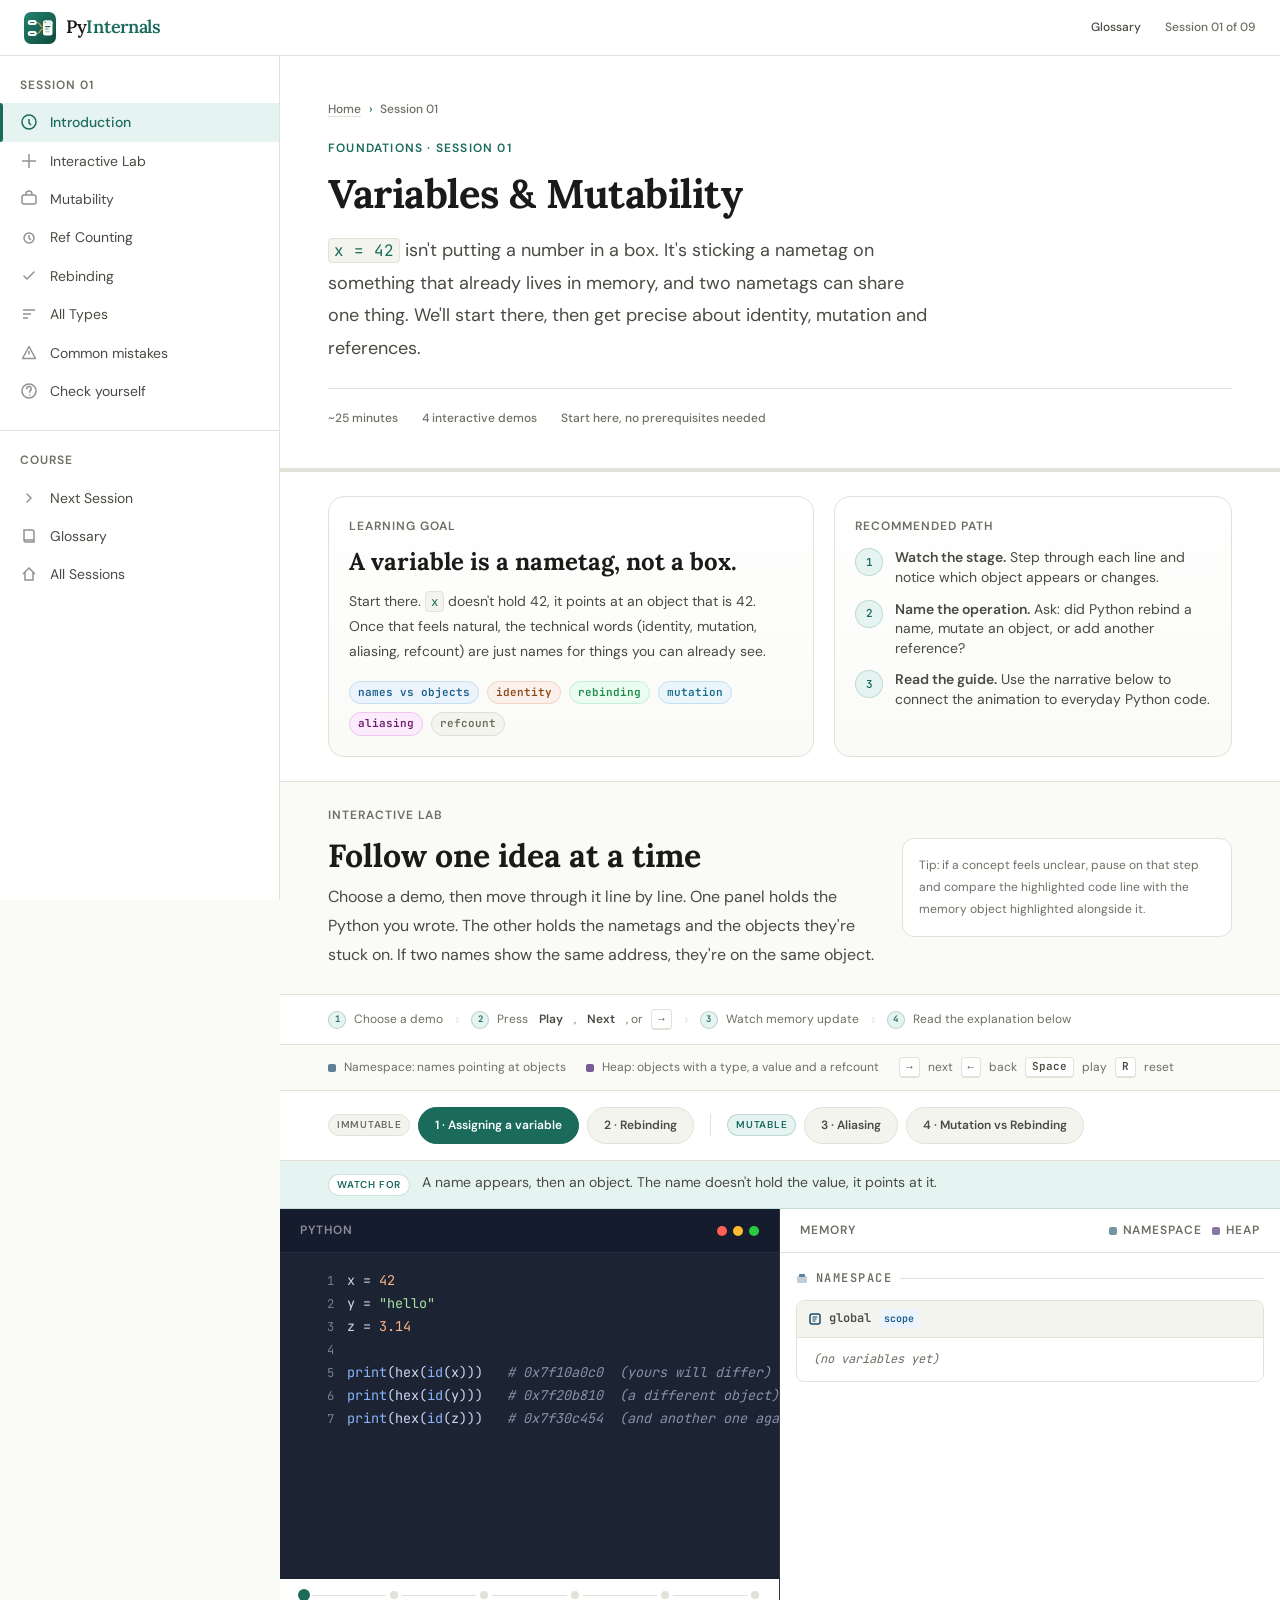
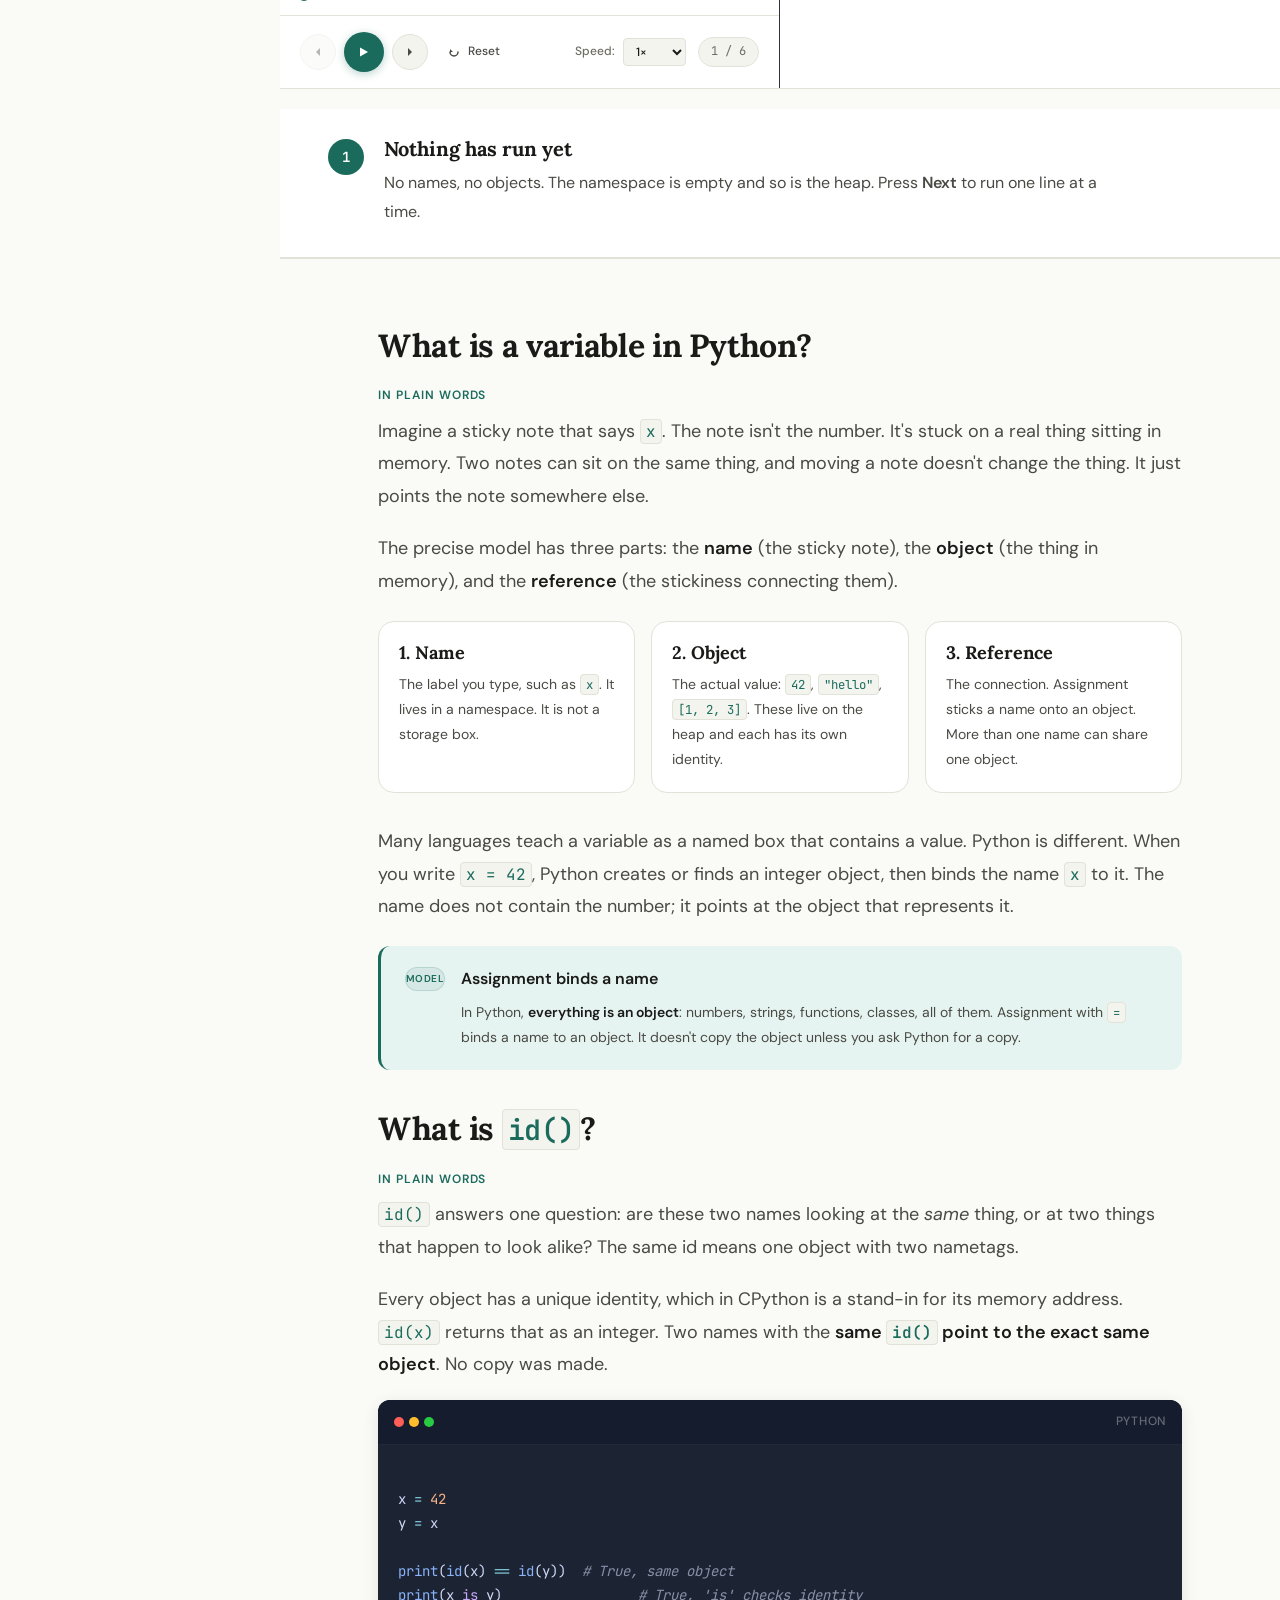
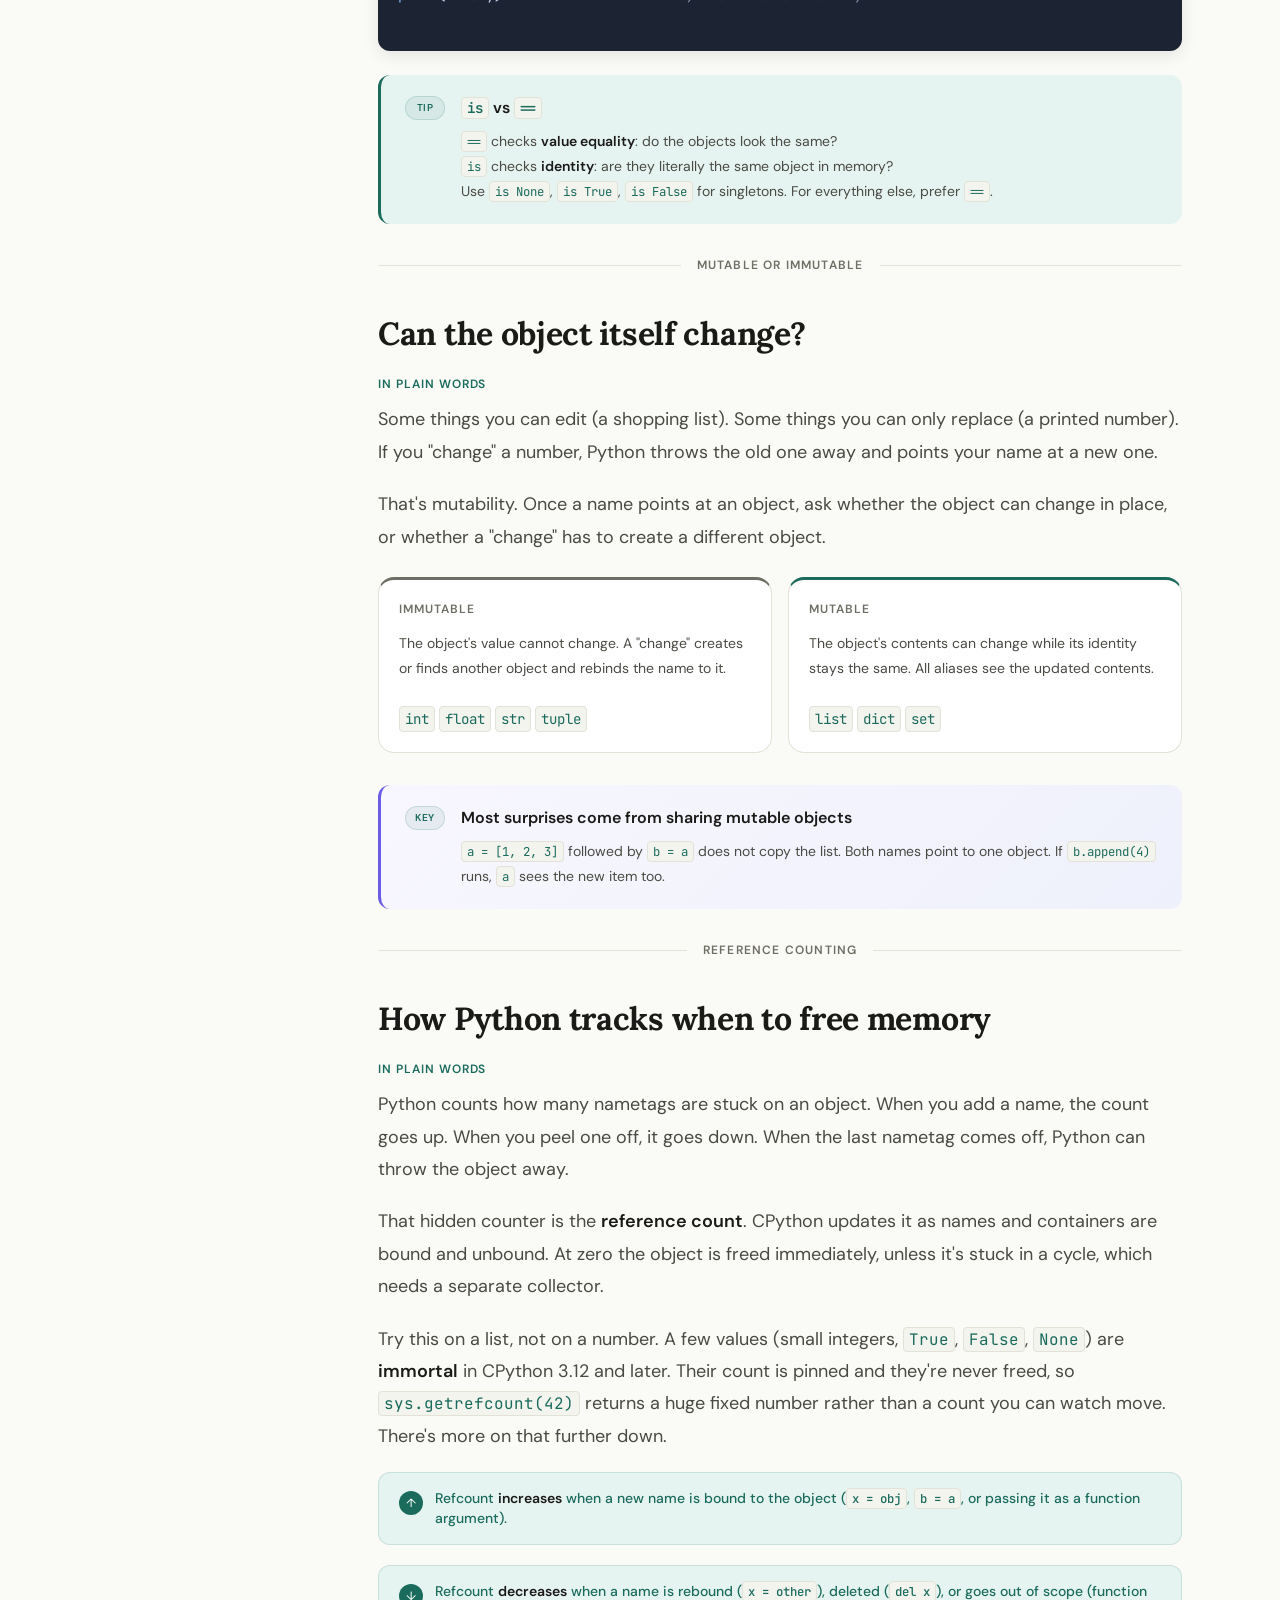
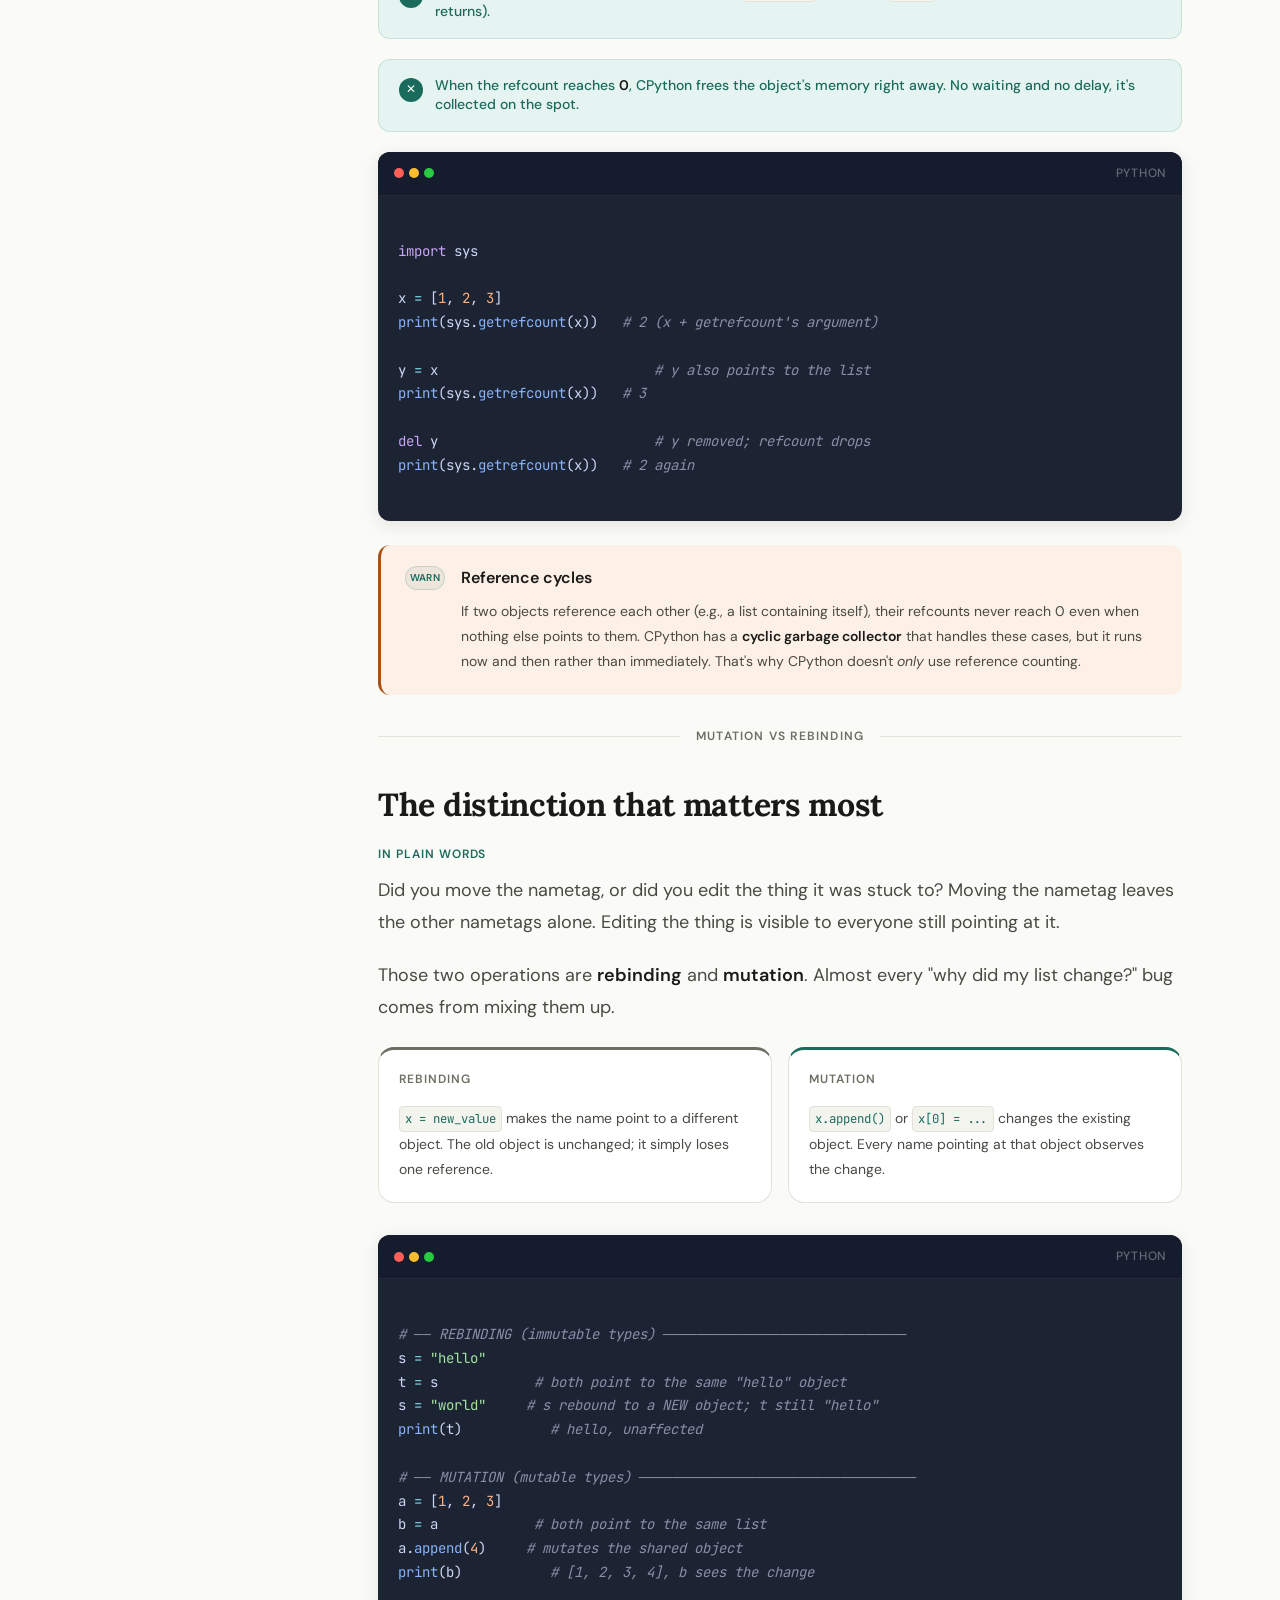
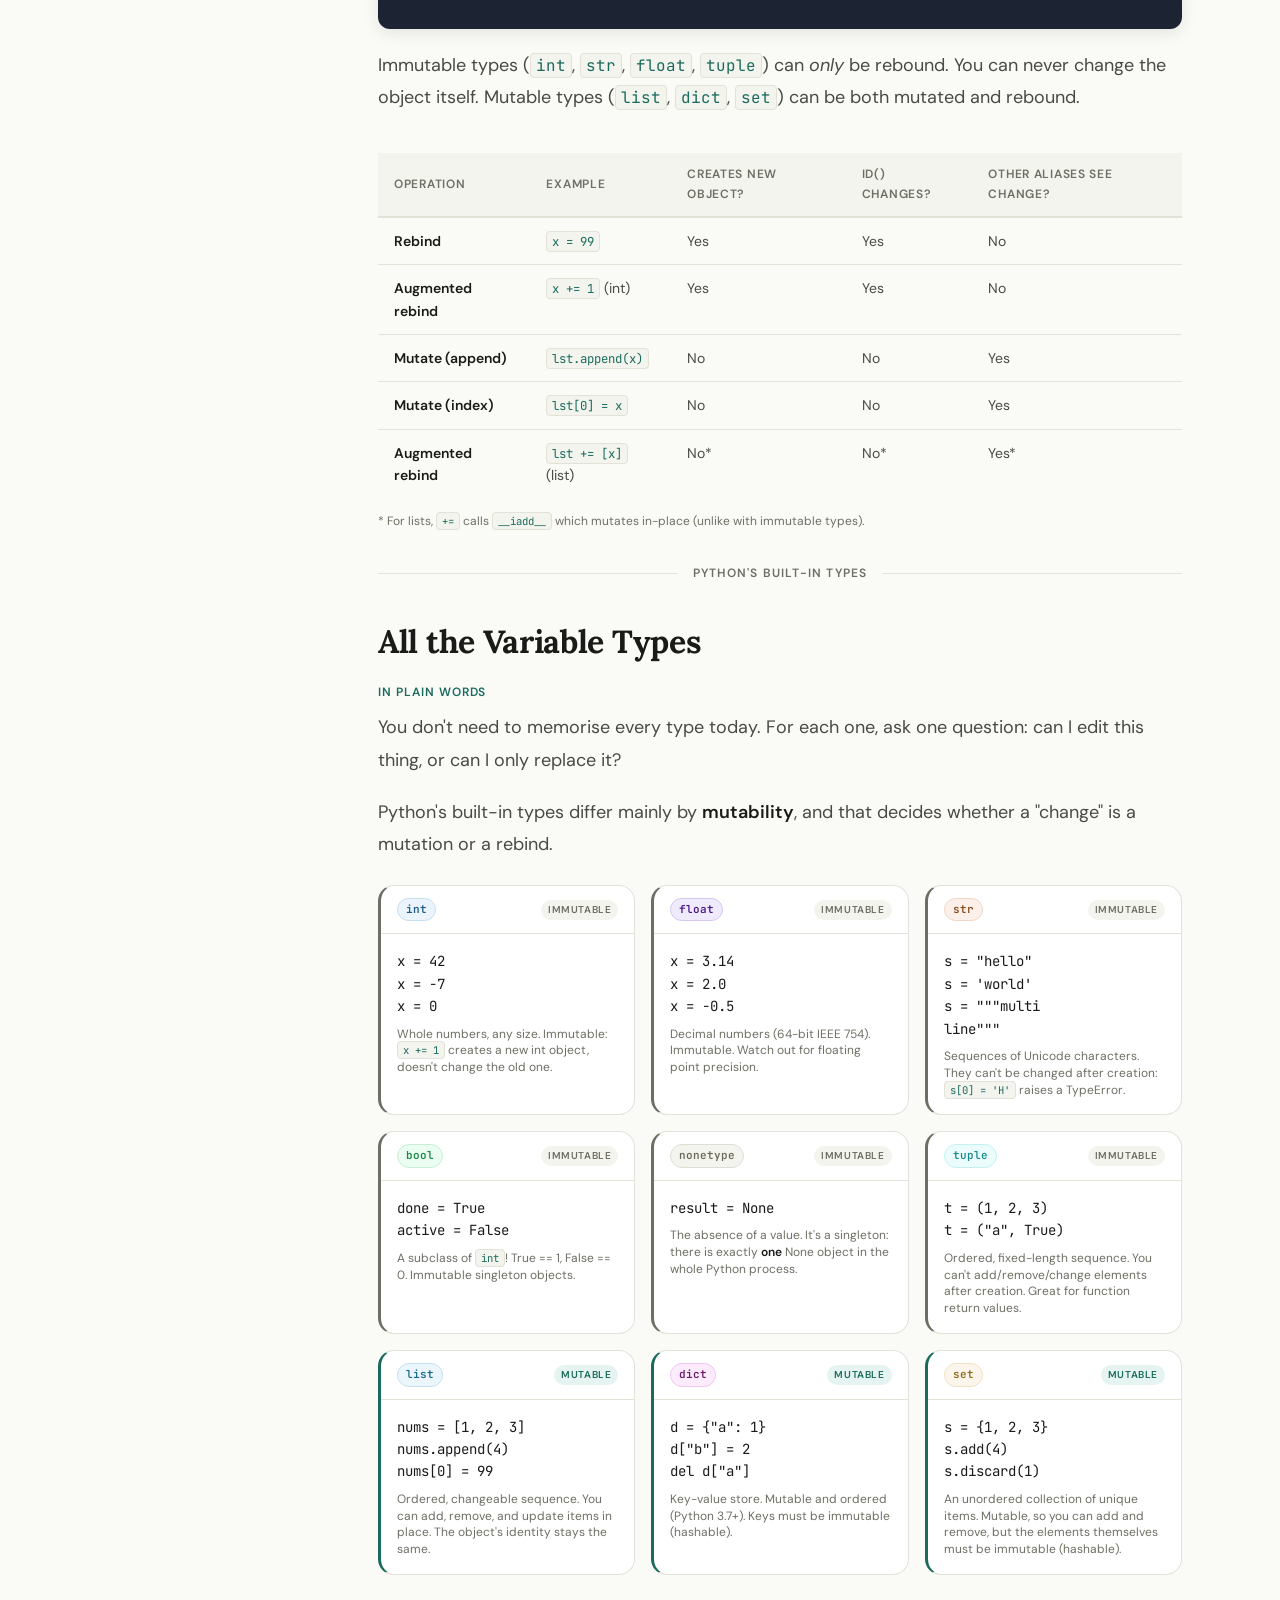
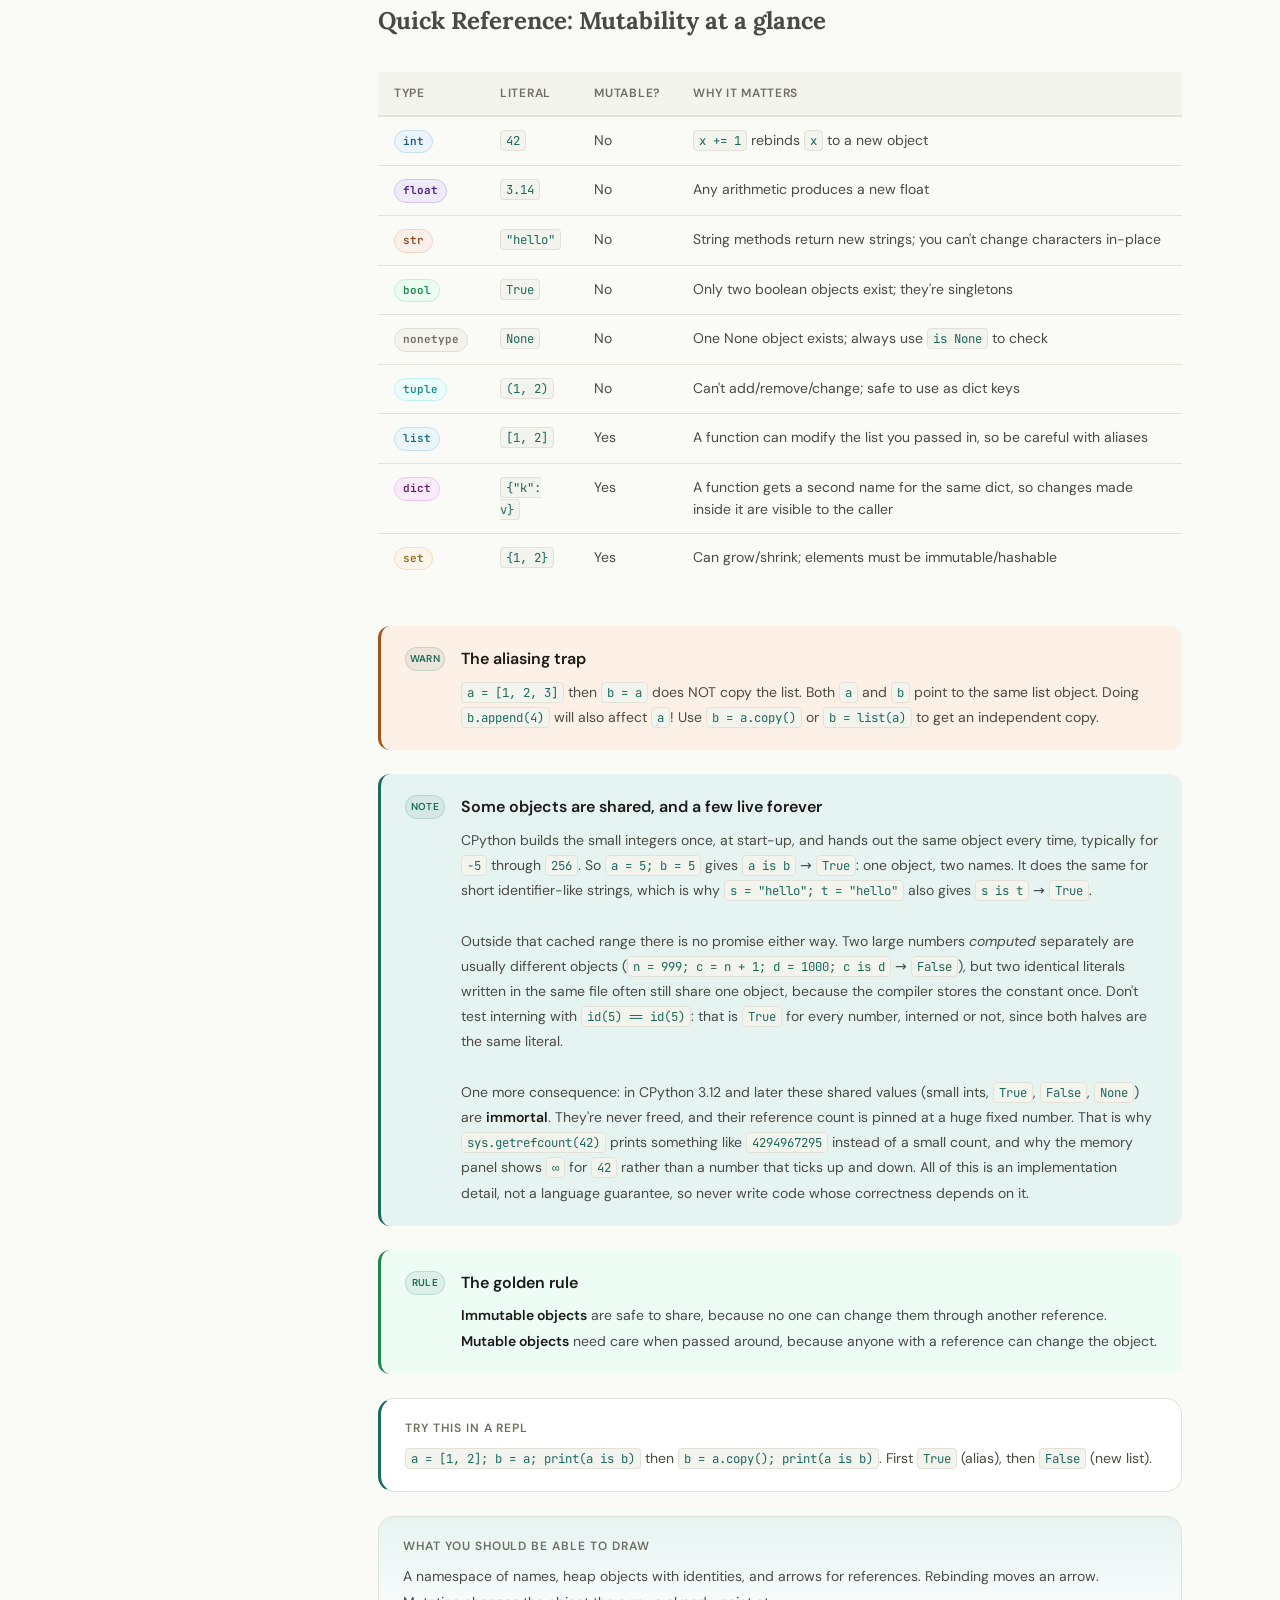
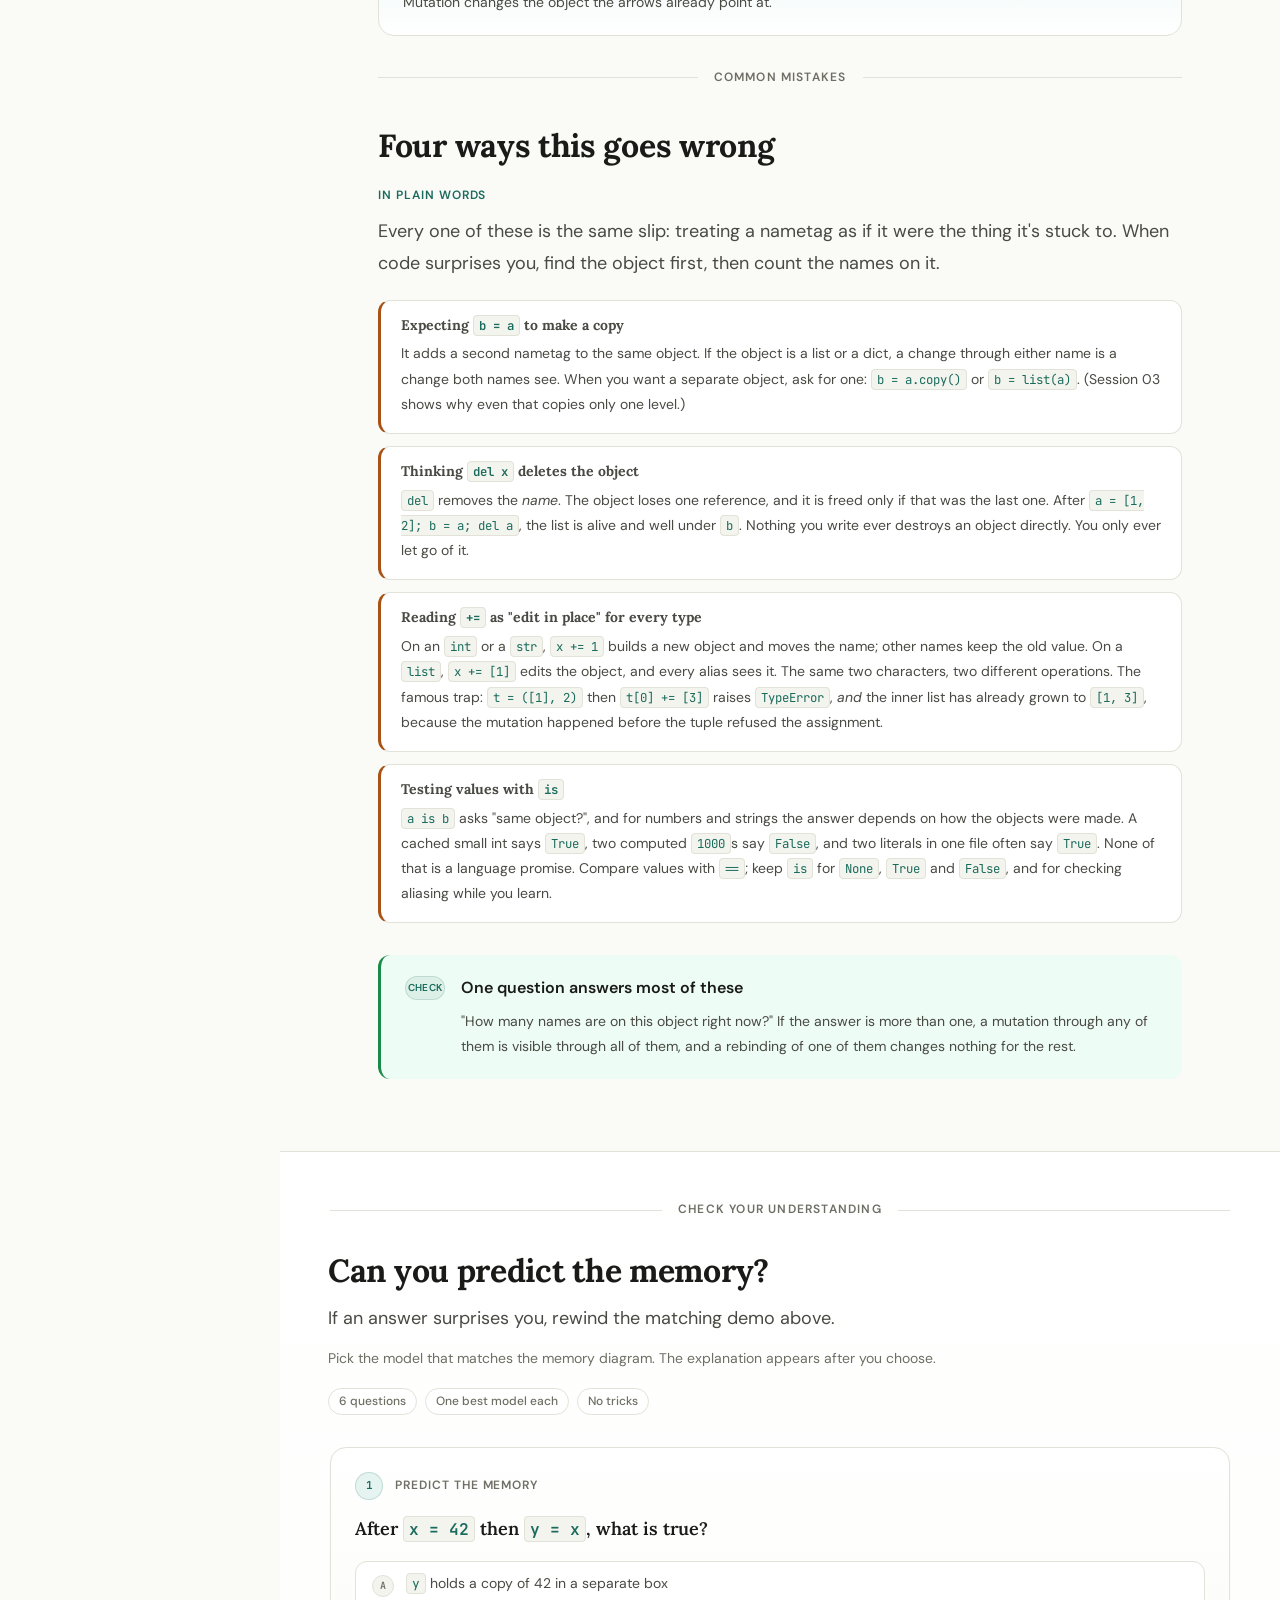
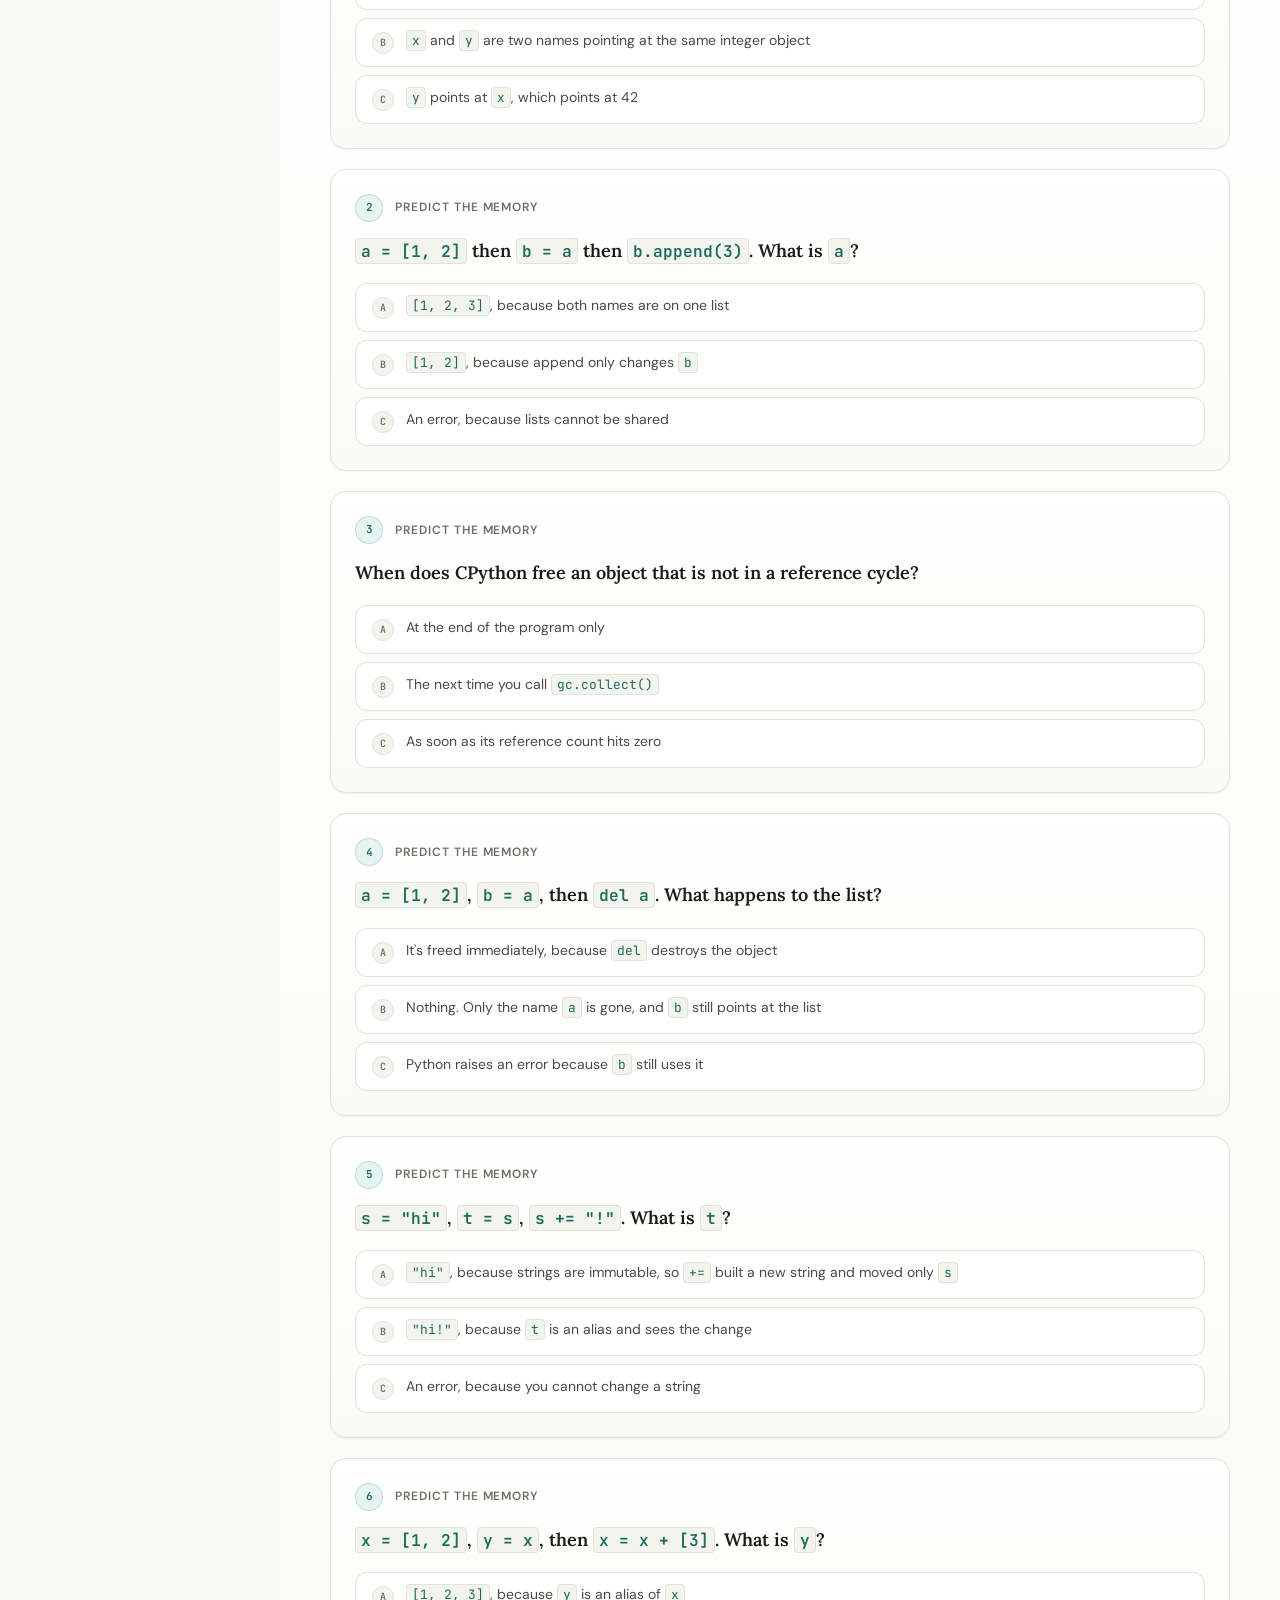
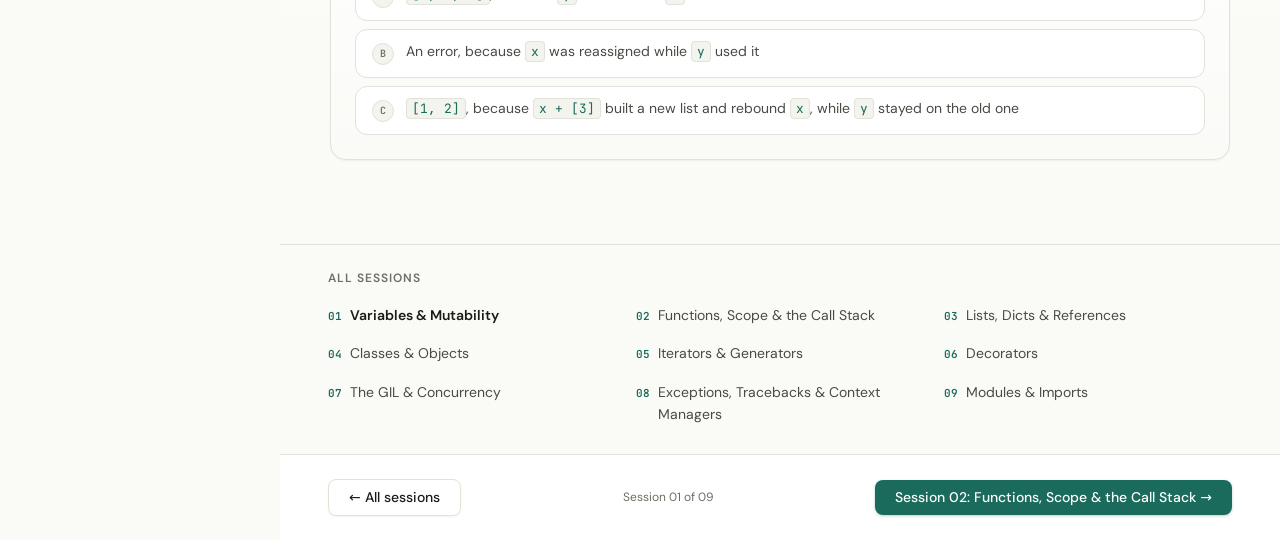
==== commit dfe74f8e: "Use full session titles in every session footer The labels had drifted ("Session 03: Lists", "Back t" ====
--- a/sessions/01-variables/index.html
+++ b/sessions/01-variables/index.html
@@ -32,7 +32,7 @@
   <meta property="og:image:height" content="630" />
   <meta property="og:image:alt" content="Python Variables and Mutability, Visualised on Py Internals" />
   <meta property="article:published_time" content="2026-03-23" />
-  <meta property="article:modified_time" content="2026-10-29" />
+  <meta property="article:modified_time" content="2026-11-14" />
   <meta property="article:section" content="Foundations" />
   <meta property="article:author" content="https://github.com/inboxpraveen" />
   <meta name="twitter:card" content="summary_large_image" />
@@ -76,7 +76,7 @@
         ]
       },
       "datePublished": "2026-03-23",
-      "dateModified": "2026-10-29",
+      "dateModified": "2026-11-14",
       "inLanguage": "en",
       "isAccessibleForFree": true,
       "license": "https://creativecommons.org/licenses/by-sa/4.0/",
@@ -1181,15 +1181,9 @@
     <!-- /seo:sessions-nav -->
 
     <div class="session-footer">
-      <a href="../../index.html" class="btn btn--secondary">
-        ← Back to Course
-      </a>
-      <div style="text-align:center;font-size:var(--fs-xs);color:var(--clr-text-3)" data-role="session-count">
-        Session 01 of 09
-      </div>
-      <a href="../02-functions/" class="btn btn--primary">
-        Session 02: Functions →
-      </a>
+      <a href="../../index.html" class="btn btn--secondary">&larr; All sessions</a>
+      <div class="session-footer__count" data-role="session-count">Session 01 of 09</div>
+      <a href="../02-functions/" class="btn btn--primary">Session 02: Functions, Scope &amp; the Call Stack &rarr;</a>
     </div>
 
   </main>
--- a/assets/css/base.css
+++ b/assets/css/base.css
@@ -217,6 +217,9 @@
      browser font-size preference. */
   font-size: 100%;
   scroll-behavior: smooth;
+  /* The topbar is sticky and 56px tall. Without this, every sidebar link and
+     every #anchor landed its heading underneath it. */
+  scroll-padding-top: 72px;
   -webkit-text-size-adjust: 100%;
 }
 
--- a/assets/css/layout.css
+++ b/assets/css/layout.css
@@ -168,7 +168,22 @@
   display: flex;
   flex-direction: column;
   min-height: calc(100vh - 56px);
+  /* A grid item, so without min-width: 0 its column grows to fit the widest
+     thing inside (a long code line, a wide table) and the page runs off the
+     side of a phone. */
+  min-width: 0;
+  /* clip, not hidden: hidden makes this a scroll container, and then nothing
+     inside it can be position: sticky. Older browsers fall back to hidden. */
   overflow-x: hidden;
+  overflow-x: clip;
+}
+
+/* The reading progress bar stays under the topbar while you read, instead of
+   scrolling away with the hero it sits under. */
+.main-content > .progress-bar {
+  position: sticky;
+  top: 56px;
+  z-index: 90;
 }
 
 /* ── Session Layout ───────────────────────────────────────── */
@@ -195,6 +210,15 @@
 }
 
 .session-hero__breadcrumb span { color: var(--clr-accent); }
+
+.session-hero__breadcrumb a {
+  padding: var(--sp-1) 0;
+  text-decoration: underline;
+  text-decoration-color: var(--clr-border);
+  text-underline-offset: 3px;
+}
+
+.session-hero__breadcrumb a:hover { color: var(--clr-accent); }
 
 .session-hero__eyebrow {
   font-size: var(--fs-xs);
@@ -391,6 +415,14 @@
   white-space: normal;
   text-align: center;
   line-height: var(--lh-snug);
+  max-width: 40%;
+}
+
+.session-footer__count {
+  text-align: center;
+  font-size: var(--fs-xs);
+  color: var(--clr-text-3);
+  white-space: nowrap;
 }
 
 /* ── Progress Bar ─────────────────────────────────────────── */
@@ -436,19 +468,25 @@
     grid-template-rows: auto auto 1fr;
   }
 
+  /* Hidden as well as off-screen while closed, so its links drop out of the
+     tab order. The visibility change waits for the slide to finish. */
   .sidebar {
     position: fixed;
     top: 56px;
     left: -100%;
-    width: 280px;
+    width: min(280px, 86vw);
     height: calc(100vh - 56px);
+    height: calc(100dvh - 56px);
     z-index: 200;
-    transition: left var(--dur-slow) var(--ease-out);
+    visibility: hidden;
+    transition: left var(--dur-slow) var(--ease-out), visibility 0s linear var(--dur-slow);
     box-shadow: var(--shadow-xl);
   }
 
   .sidebar.open {
     left: 0;
+    visibility: visible;
+    transition: left var(--dur-slow) var(--ease-out);
   }
 
   .sidebar-overlay {
@@ -492,7 +530,7 @@
     align-items: stretch;
     gap: var(--sp-3);
   }
-  .session-footer .btn { width: 100%; padding-top: var(--sp-3); padding-bottom: var(--sp-3); }
+  .session-footer .btn { width: 100%; max-width: none; padding-top: var(--sp-3); padding-bottom: var(--sp-3); }
   /* Counter first, then previous, then next. It reads like a page footer. */
   .session-footer [data-role="session-count"] { order: -1; }
 }
--- a/assets/css/components.css
+++ b/assets/css/components.css
@@ -860,6 +860,22 @@
 
 .quiz-score.is-partial .quiz-score__title { color: var(--clr-accent-2); }
 
+.quiz-score__actions {
+  display: flex;
+  flex-wrap: wrap;
+  gap: var(--sp-3);
+  margin-top: var(--sp-5);
+}
+
+/* A long next-session title wraps inside its button instead of being cut. */
+.quiz-score__actions .btn {
+  white-space: normal;
+  text-align: left;
+  line-height: var(--lh-snug);
+  padding-top: var(--sp-3);
+  padding-bottom: var(--sp-3);
+}
+
 @media (max-width: 768px) {
   .quiz { padding: var(--sp-8) var(--sp-5) var(--sp-12); }
 }
--- a/assets/css/memory-viz.css
+++ b/assets/css/memory-viz.css
@@ -216,6 +216,21 @@
   transition: all var(--dur-fast);
 }
 .mem-var__ref:hover { background: rgba(184,92,26,0.15); }
+
+/* Linked pair: an address and the object it points at, lit together while one
+   of them is pointed at or tapped (see memory-viz.js). Amber, because amber
+   already means "a reference" everywhere on this panel. */
+.mem-var.is-linked { background: rgba(184,92,26,0.07); }
+
+.mem-var.is-linked .mem-var__ref {
+  background: rgba(184,92,26,0.18);
+  border-color: var(--clr-mem-ref);
+}
+
+.mem-obj.is-linked {
+  border-color: var(--clr-mem-ref);
+  box-shadow: 0 0 0 3px rgba(184,92,26,0.16);
+}
 
 .mem-var__inline-val {
   font-size: var(--fs-sm);
--- a/assets/css/session.css
+++ b/assets/css/session.css
@@ -410,6 +410,15 @@
   margin: var(--sp-6) 0 var(--sp-8);
 }
 
+/* `.narrative p` gives every paragraph a bottom margin, which left a band of
+   empty card under the last line of each of these. */
+.flow-card p:last-child,
+.rule-card p:last-child,
+.diagram-card p:last-child,
+.mental-model__card p:last-child {
+  margin-bottom: 0;
+}
+
 .flow-grid { grid-template-columns: repeat(3, minmax(0, 1fr)); }
 .rule-grid,
 .diagram-grid { grid-template-columns: repeat(2, minmax(0, 1fr)); }
@@ -753,6 +762,23 @@
   }
 
   .demo-guide__arrow { display: none; }
+
+  /* A pill reads as one tap target, so its label stays on one line. Session
+     01 groups its pills under a label: the label sits in a column of its own
+     with its pills stacked beside it, and the divider between the groups,
+     which ended up alone on a line, goes. */
+  .demo-pill { white-space: nowrap; }
+  .demo-group {
+    display: grid;
+    grid-template-columns: auto minmax(0, 1fr);
+    justify-items: start;
+    align-items: center;
+    gap: var(--sp-2) var(--sp-3);
+  }
+  .demo-group__label { grid-column: 1; grid-row: 1; }
+  .demo-group .demo-pill { grid-column: 2; }
+  .demo-group-divider { display: none; }
+
   .reference-map { padding: var(--sp-4); }
   .demo-watch { padding-left: var(--sp-5); padding-right: var(--sp-5); }
   .lookup-path__step { grid-template-columns: 1fr; gap: var(--sp-1); }
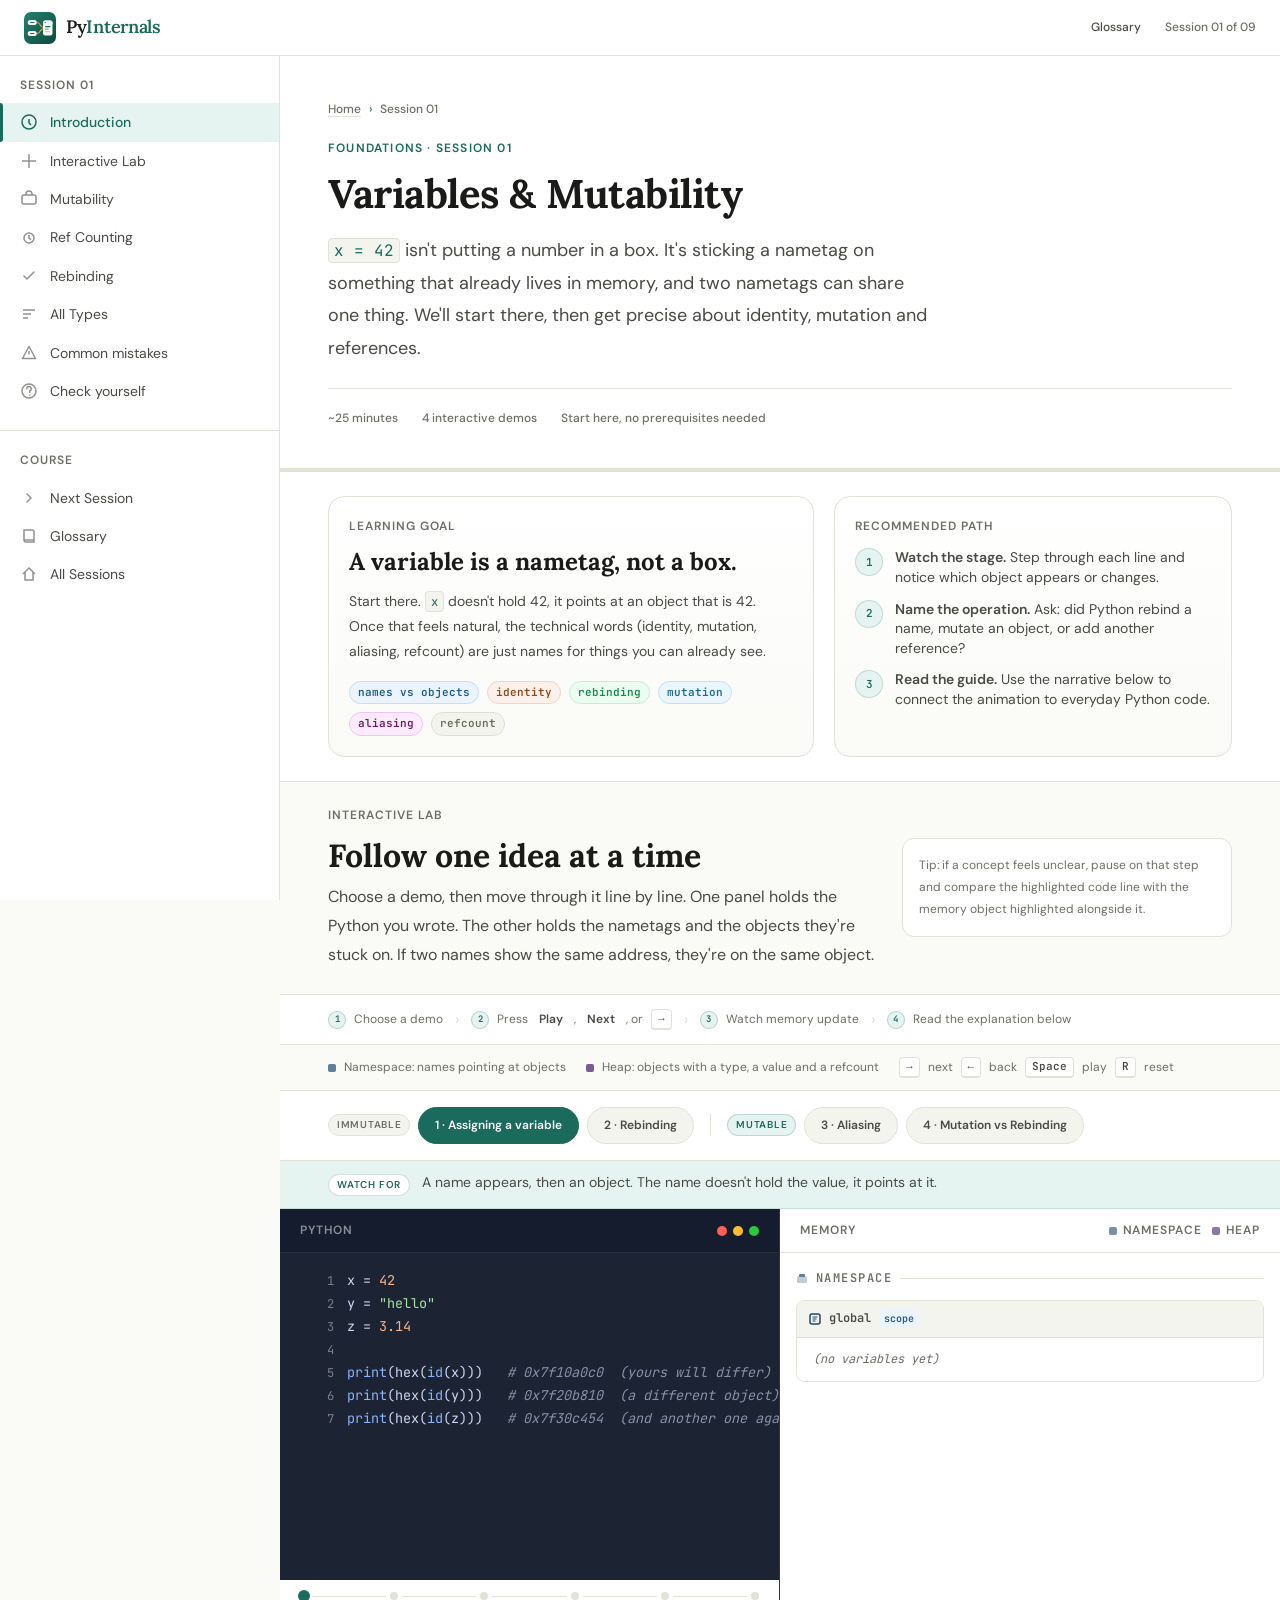
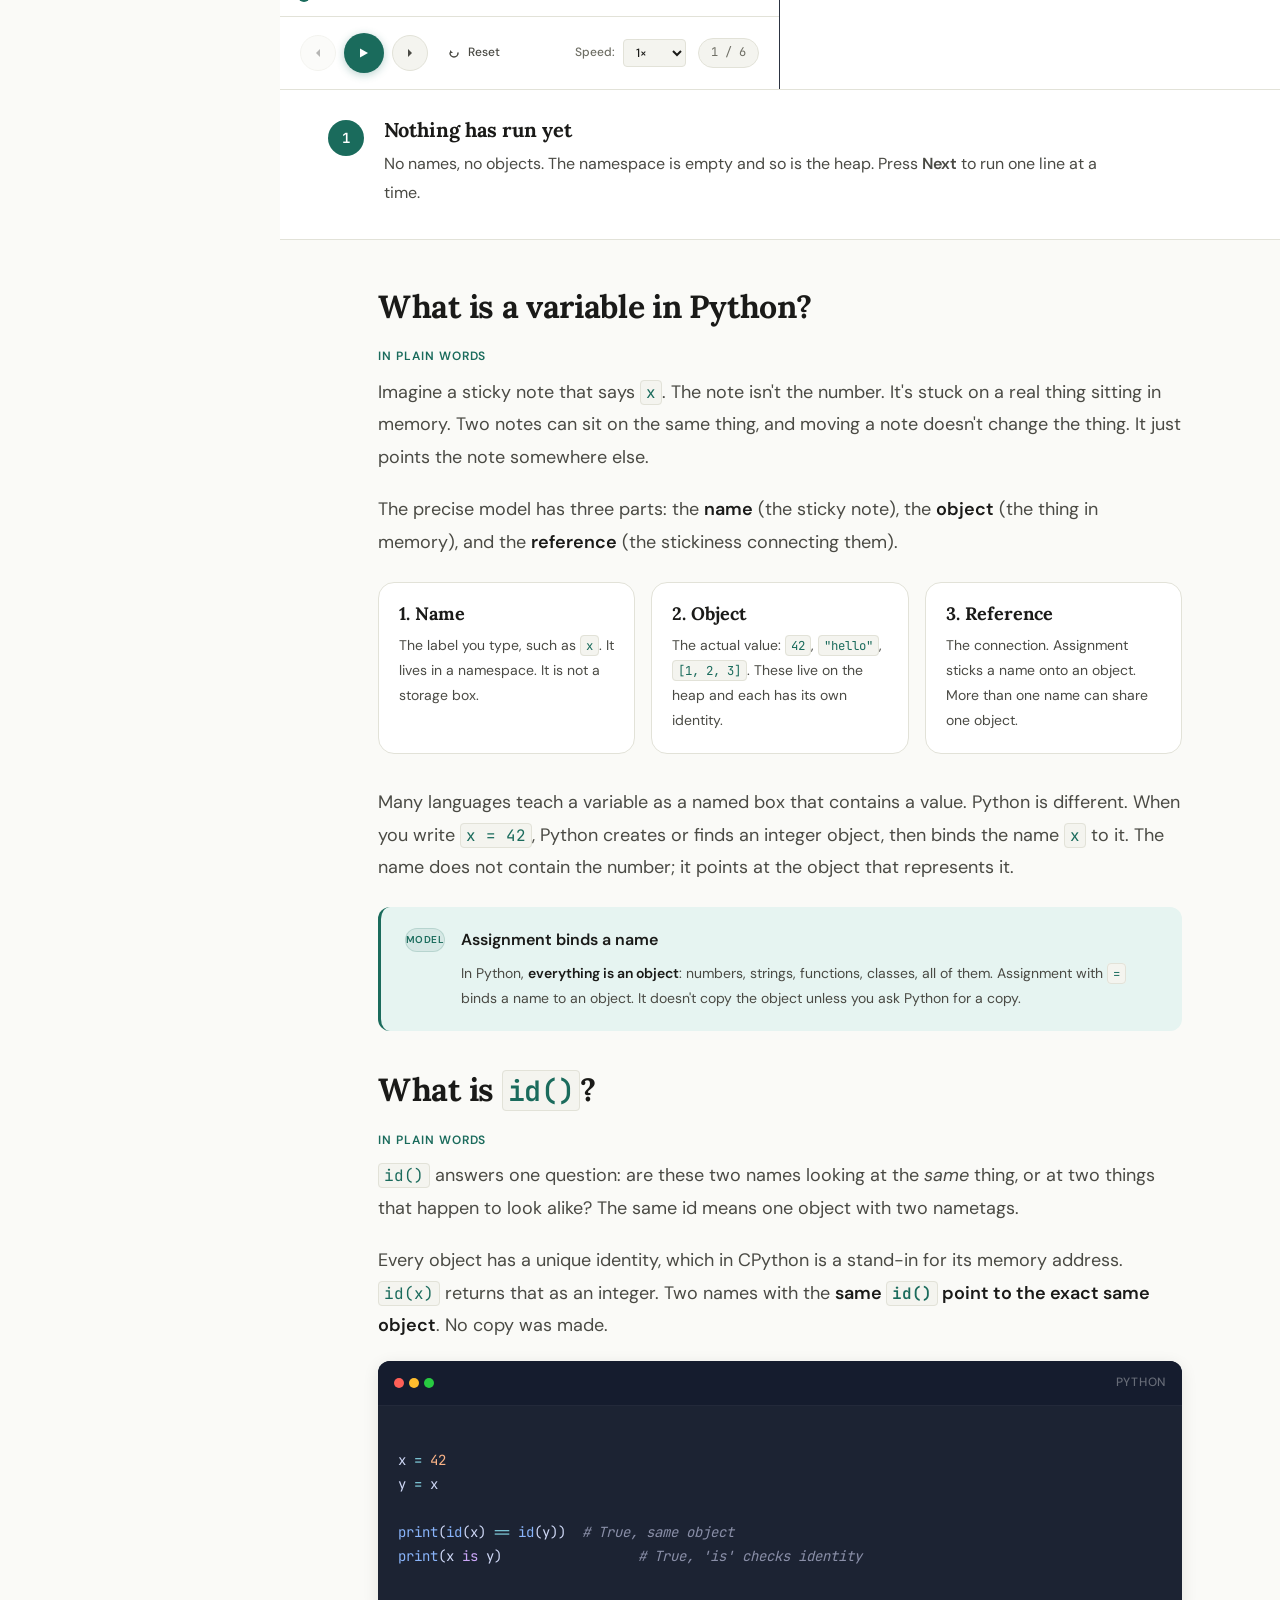
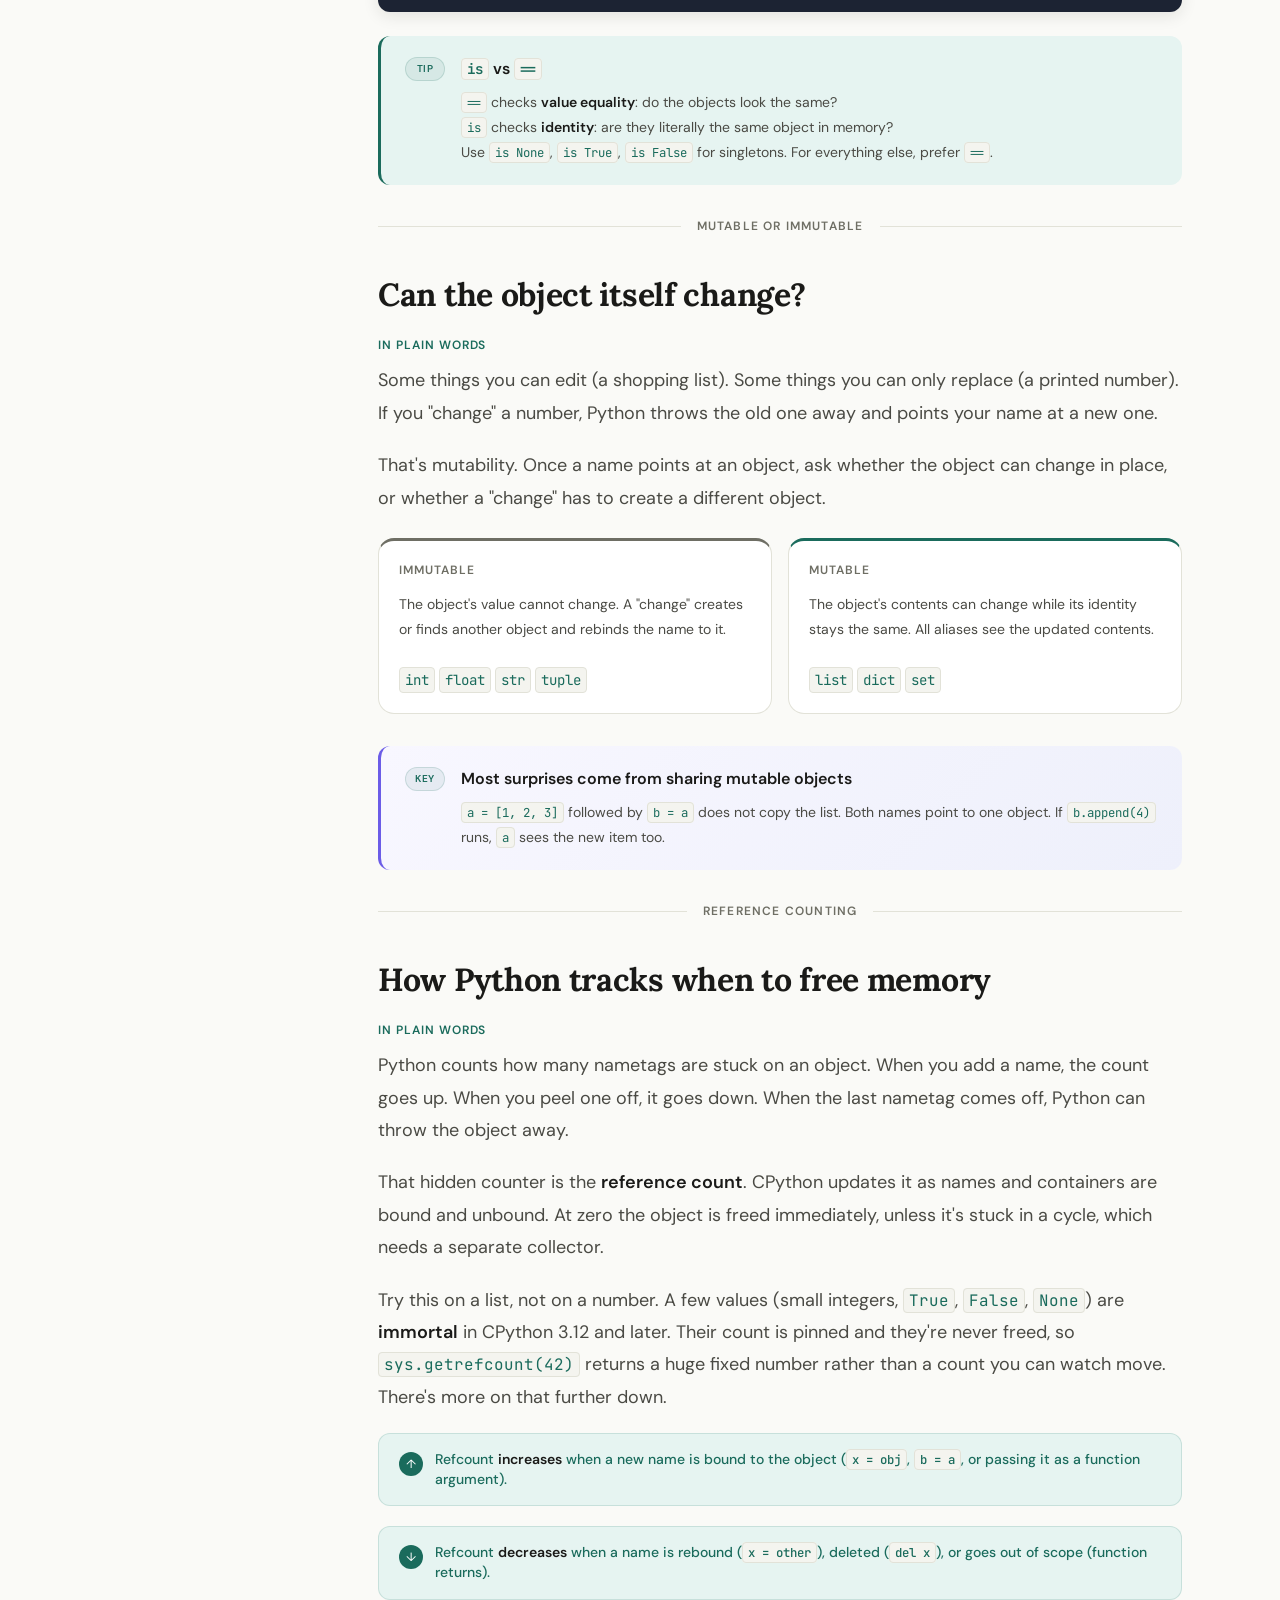
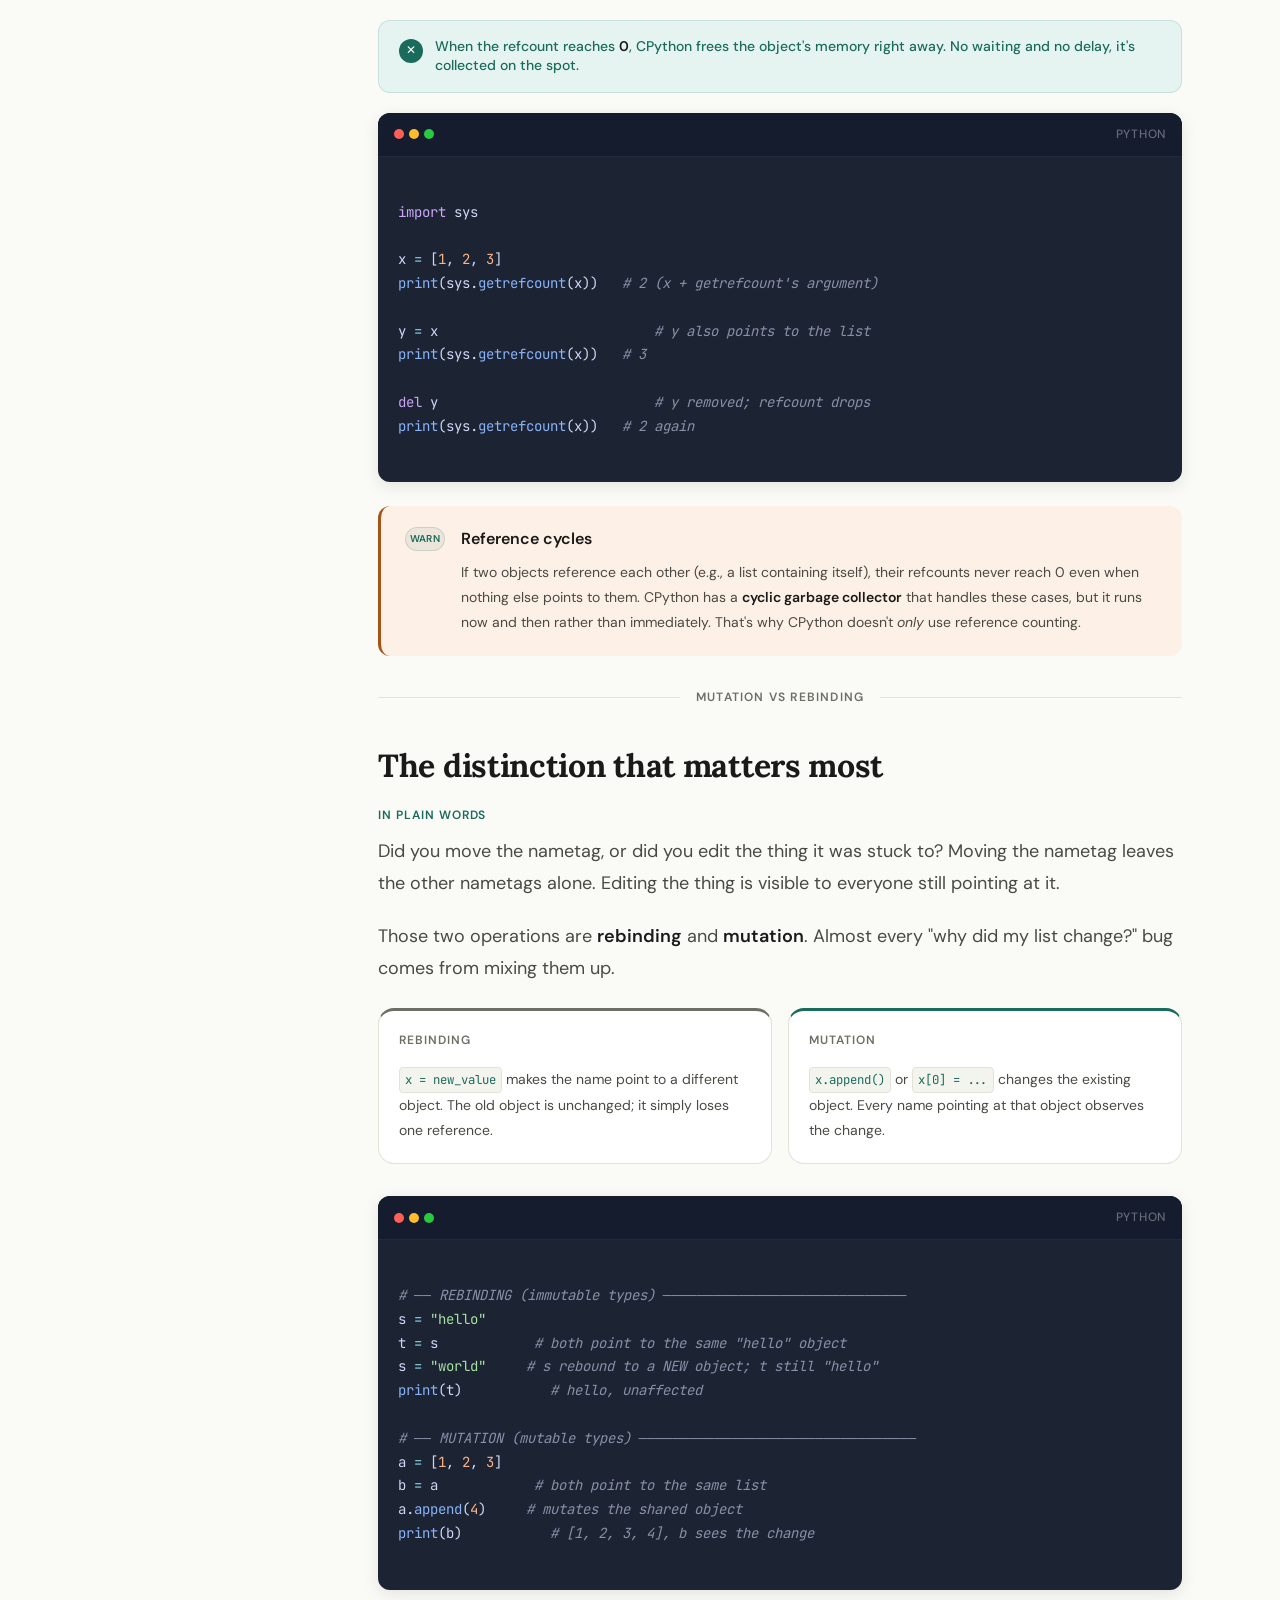
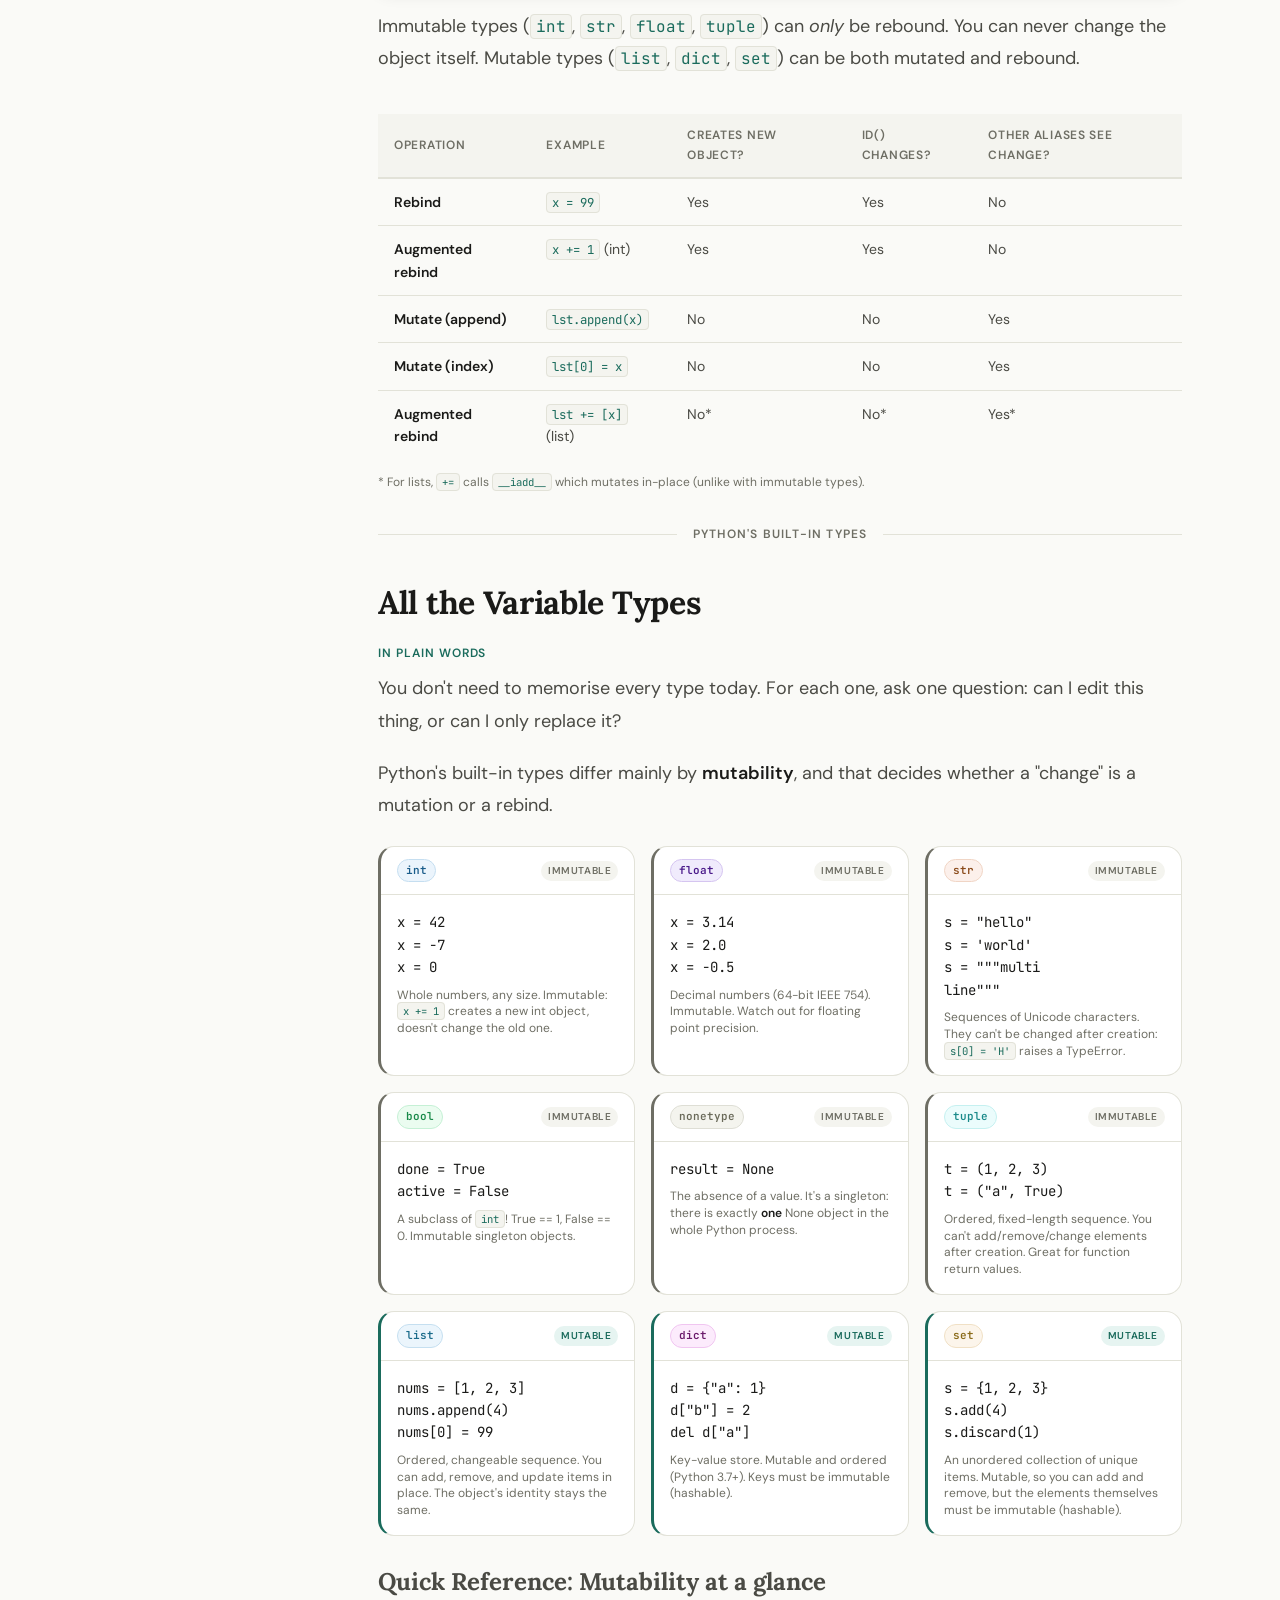
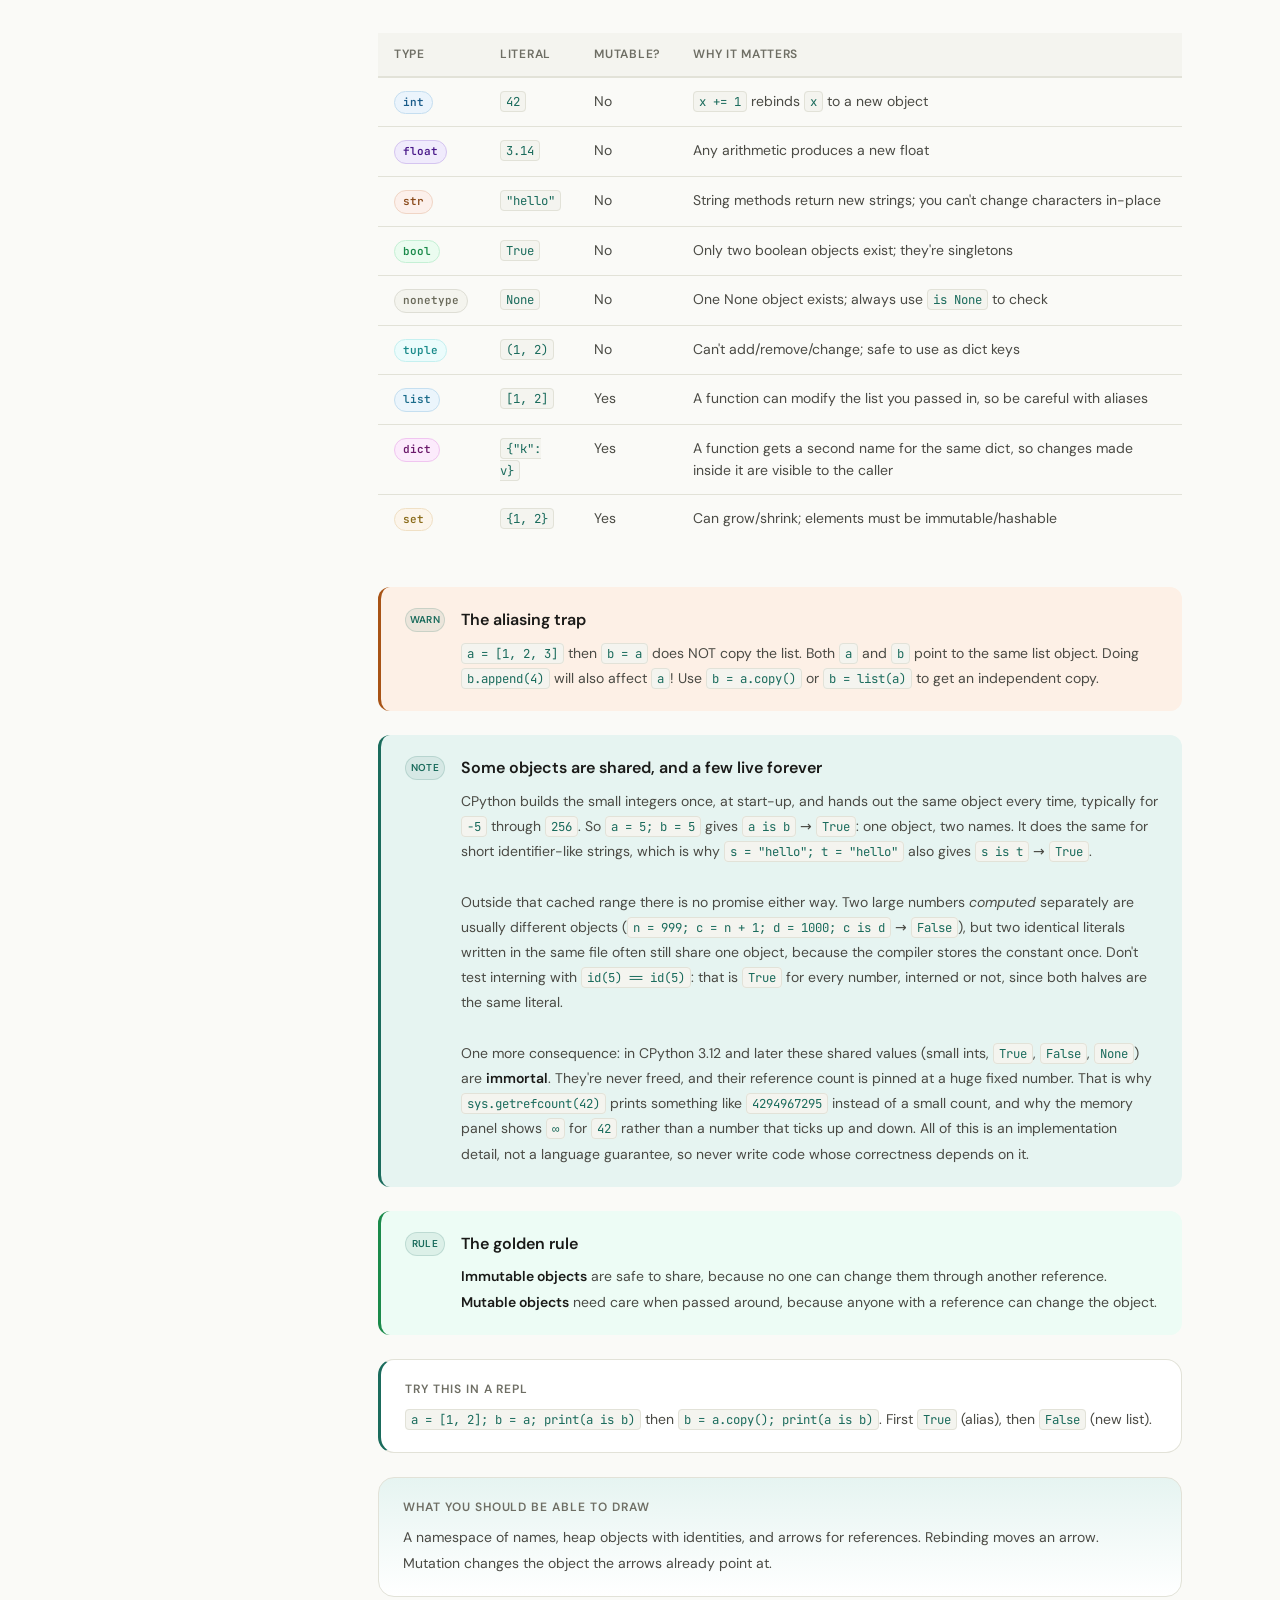
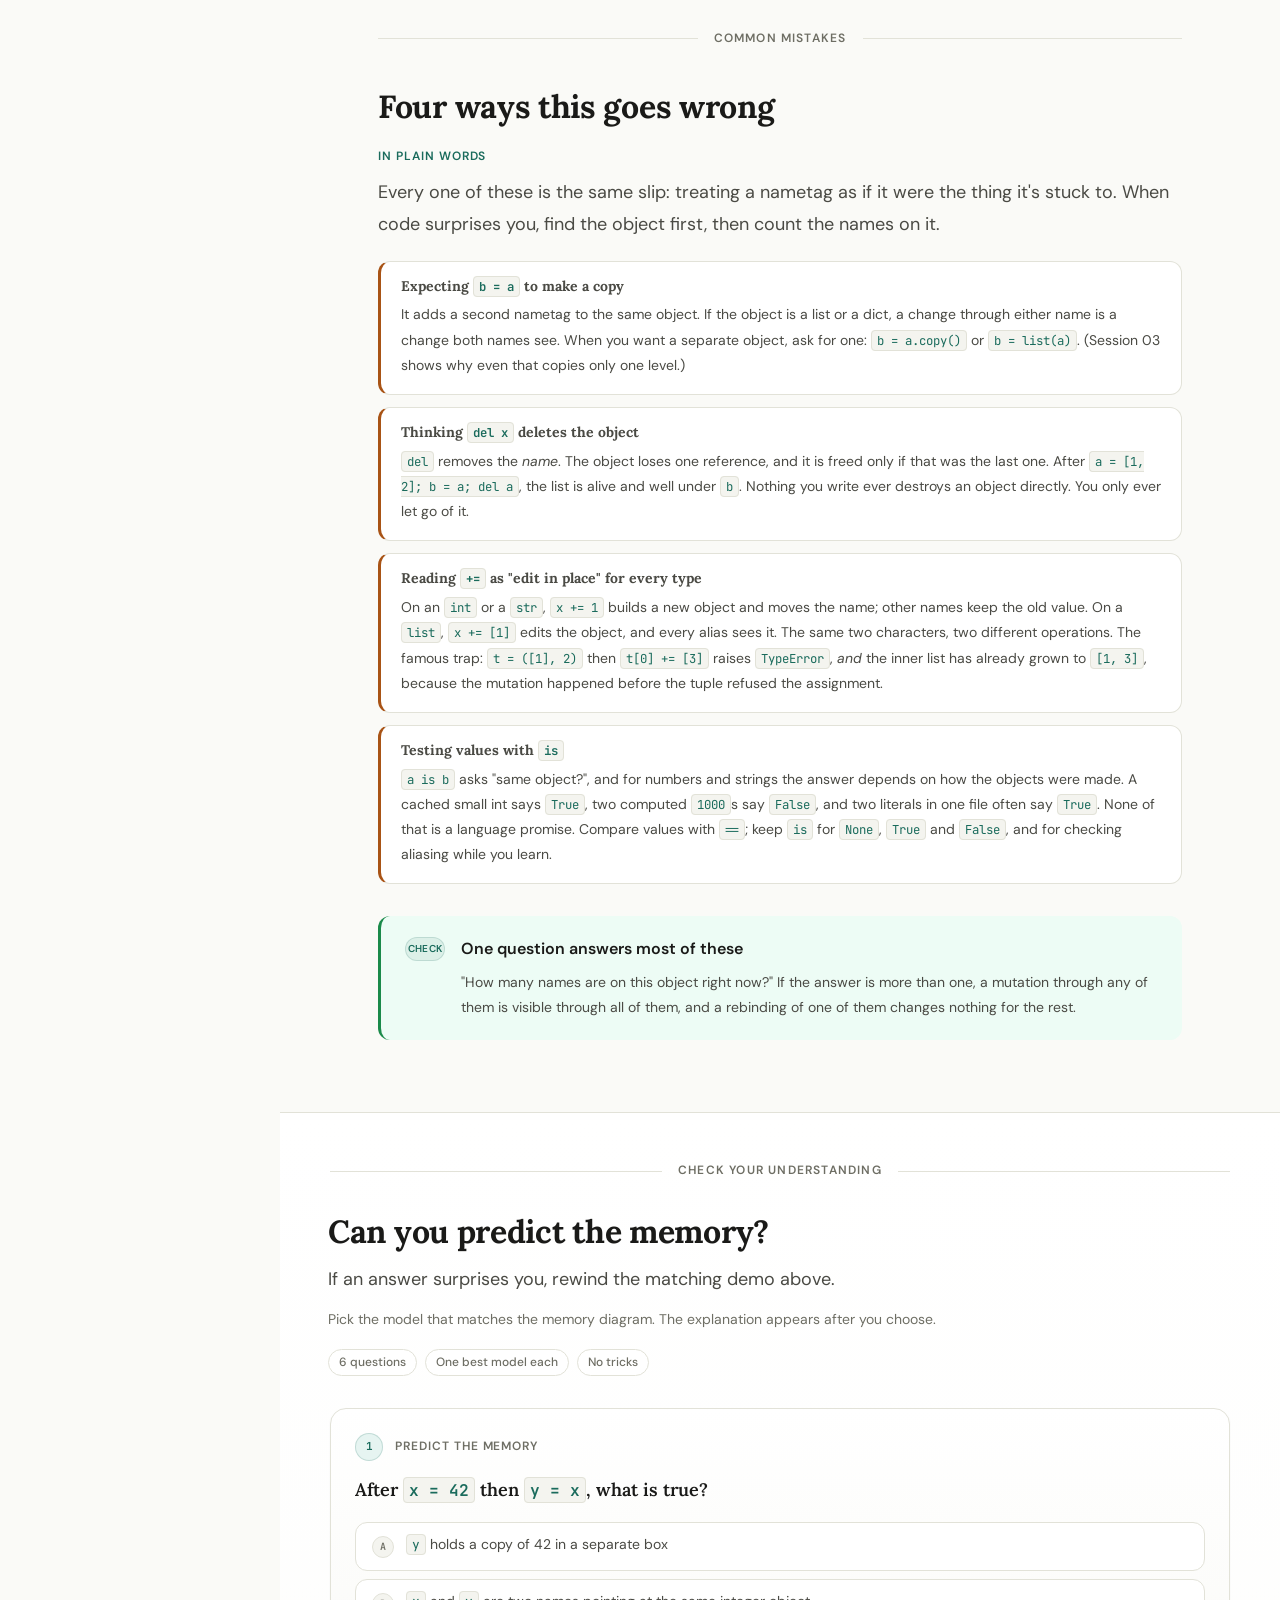
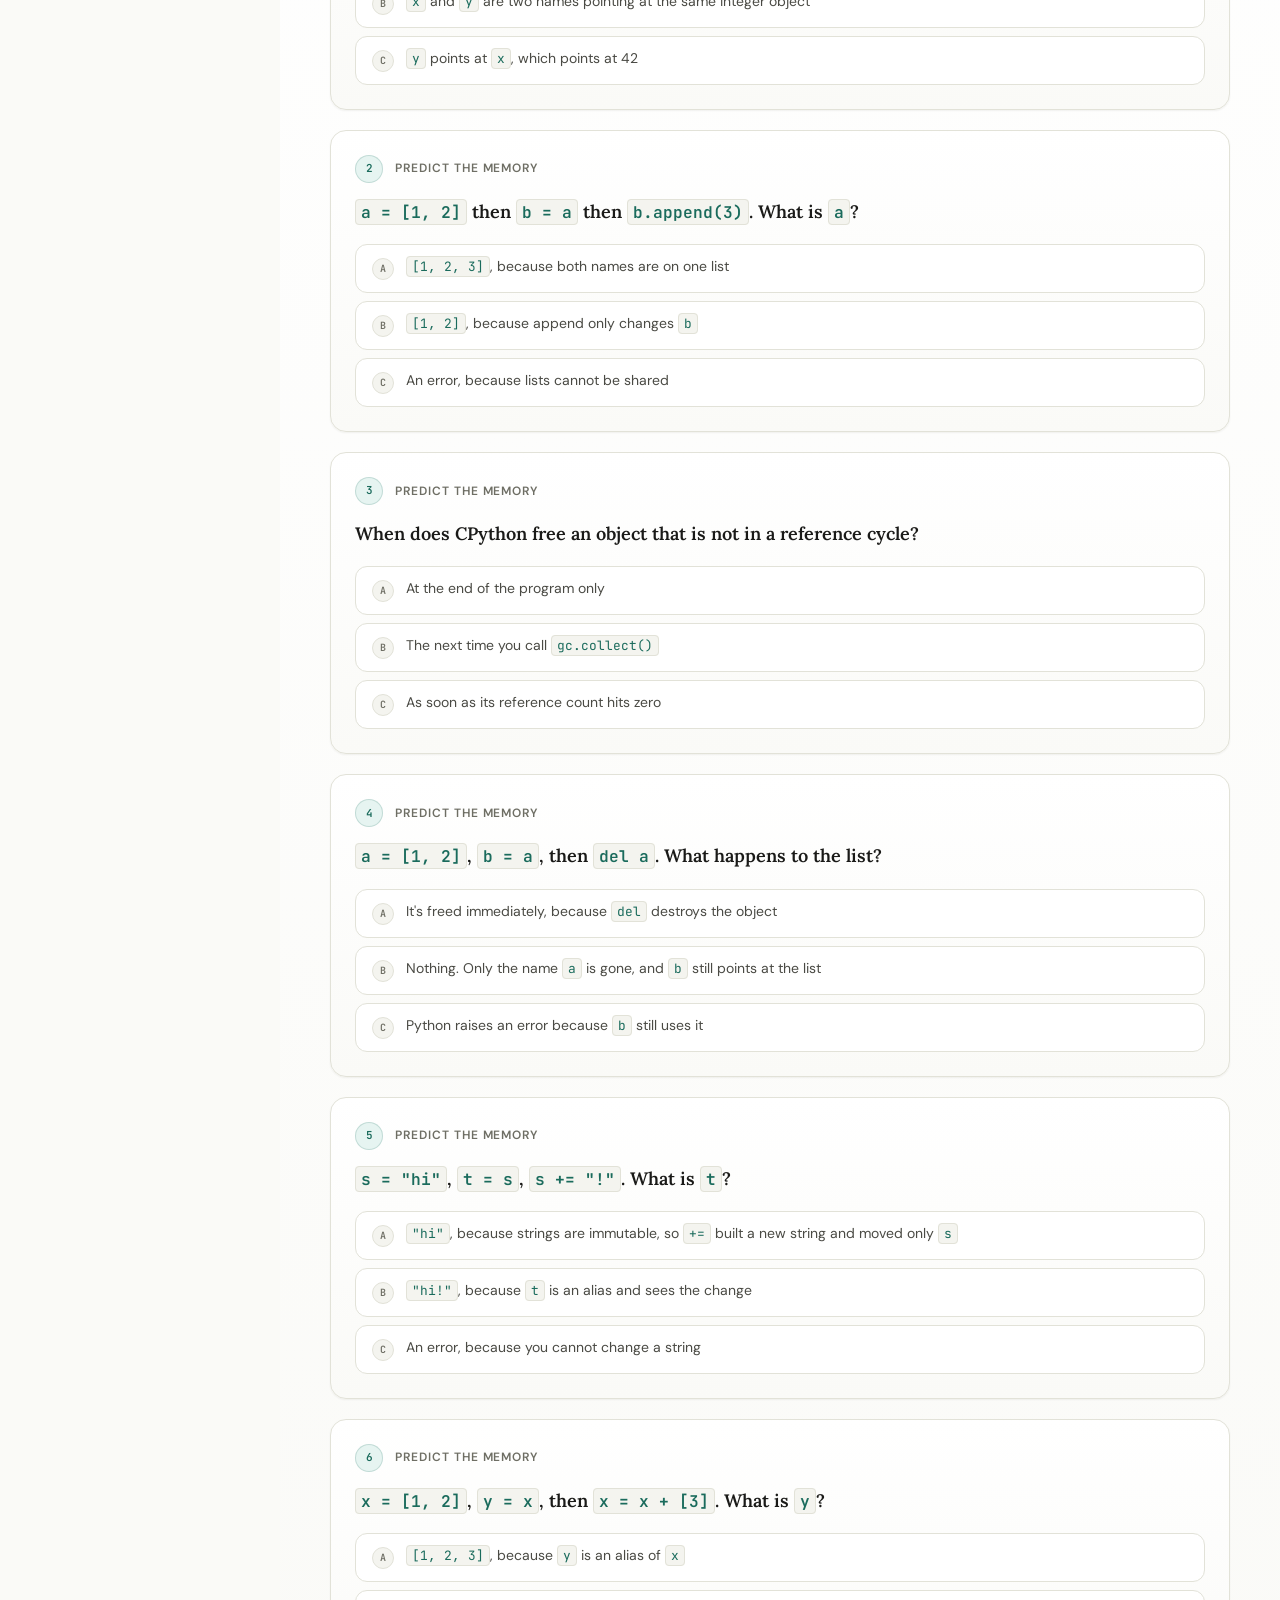
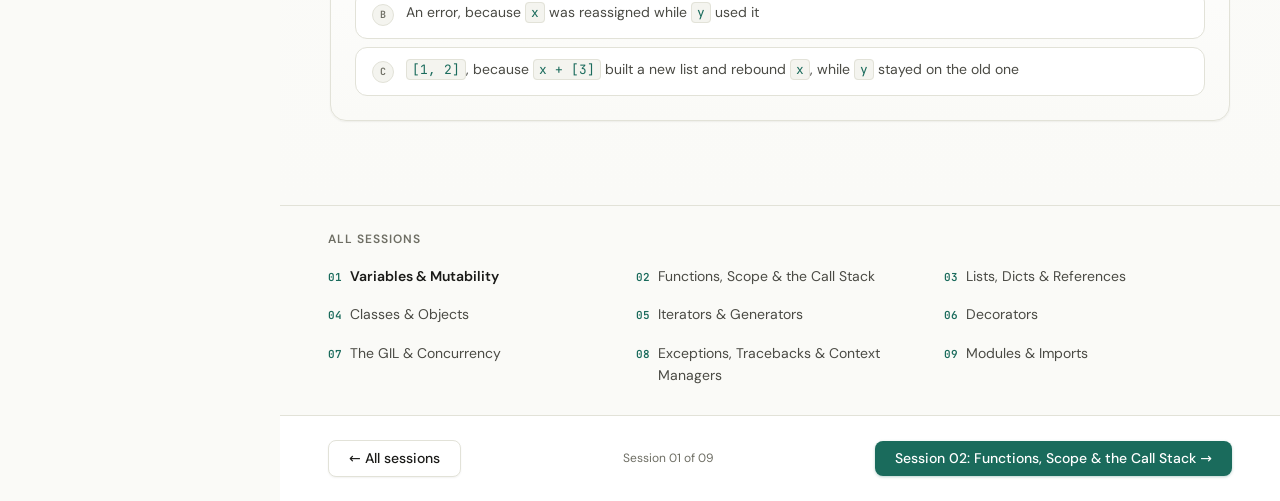
==== commit 278ae427: "Show the step explanation under the controls on phones Move the explanation strip inside #stage on e" ====
--- a/sessions/01-variables/index.html
+++ b/sessions/01-variables/index.html
@@ -434,16 +434,15 @@
           </div>
           <div class="mem-panel-body" id="memPanel"></div>
         </div>
-      </div>
-
-      <!-- Explanation strip -->
-      <div class="explanation-strip" aria-live="polite">
-        <div class="explanation-strip__step-num" id="stepNum">1</div>
-        <div class="explanation-strip__content">
-          <h3 id="stepTitle" class="explanation-text">Nothing has run yet</h3>
-          <p  id="stepDesc"  class="explanation-text">
-            No names, no objects. The namespace is empty and so is the heap. Press <strong>Play</strong> to autoplay, or use <strong>Next</strong> to step through by hand, and watch the <strong>Memory panel</strong> as objects appear on the heap.
-          </p>
+        <!-- Explanation strip -->
+        <div class="explanation-strip" aria-live="polite">
+          <div class="explanation-strip__step-num" id="stepNum">1</div>
+          <div class="explanation-strip__content">
+            <h3 id="stepTitle" class="explanation-text">Nothing has run yet</h3>
+            <p  id="stepDesc"  class="explanation-text">
+              No names, no objects. The namespace is empty and so is the heap. Press <strong>Play</strong> to autoplay, or use <strong>Next</strong> to step through by hand, and watch the <strong>Memory panel</strong> as objects appear on the heap.
+            </p>
+          </div>
         </div>
       </div>
     </div>
--- a/assets/css/layout.css
+++ b/assets/css/layout.css
@@ -268,6 +268,8 @@
 .stage {
   display: grid;
   grid-template-columns: 1fr 1fr;
+  /* the panels, then the explanation strip; the floor stays on the panels */
+  grid-template-rows: minmax(var(--panel-h), auto) auto;
   gap: 0;
   background: var(--clr-bg);
   border-bottom: 1px solid var(--clr-border);
--- a/assets/css/session.css
+++ b/assets/css/session.css
@@ -342,17 +342,21 @@
   line-height: var(--lh-loose);
 }
 
+/* The strip is the lab's caption and lives inside #stage. On a wide screen it
+   is a full-width row under the two panels. Once the panels stack (the 1024px
+   block below) it moves up between the code and the memory, so the words for a
+   step are on screen right under the Next button that showed it. */
 .explanation-strip {
+  grid-column: 1 / -1;
   padding: var(--sp-7) var(--sp-12);
   min-height: 150px;
-  border-bottom: 2px solid var(--clr-border);
-  margin: var(--sp-5) 0;
+  border-top: 1px solid var(--clr-border);
+  border-bottom: 0;
 }
 
 @media (max-width: 768px) {
   .explanation-strip {
     padding: var(--sp-5);
-    margin: 0;
   }
 }
 
@@ -750,6 +754,14 @@
     border-right: none;
     border-bottom: 1px solid rgba(255,255,255,0.07);
   }
+
+  /* code, then what the step did, then memory */
+  .stage > .explanation-strip {
+    order: 1;
+    border-bottom: 1px solid var(--clr-border);
+  }
+
+  .stage__memory-panel { order: 2; }
 }
 
 @media (max-width: 768px) {
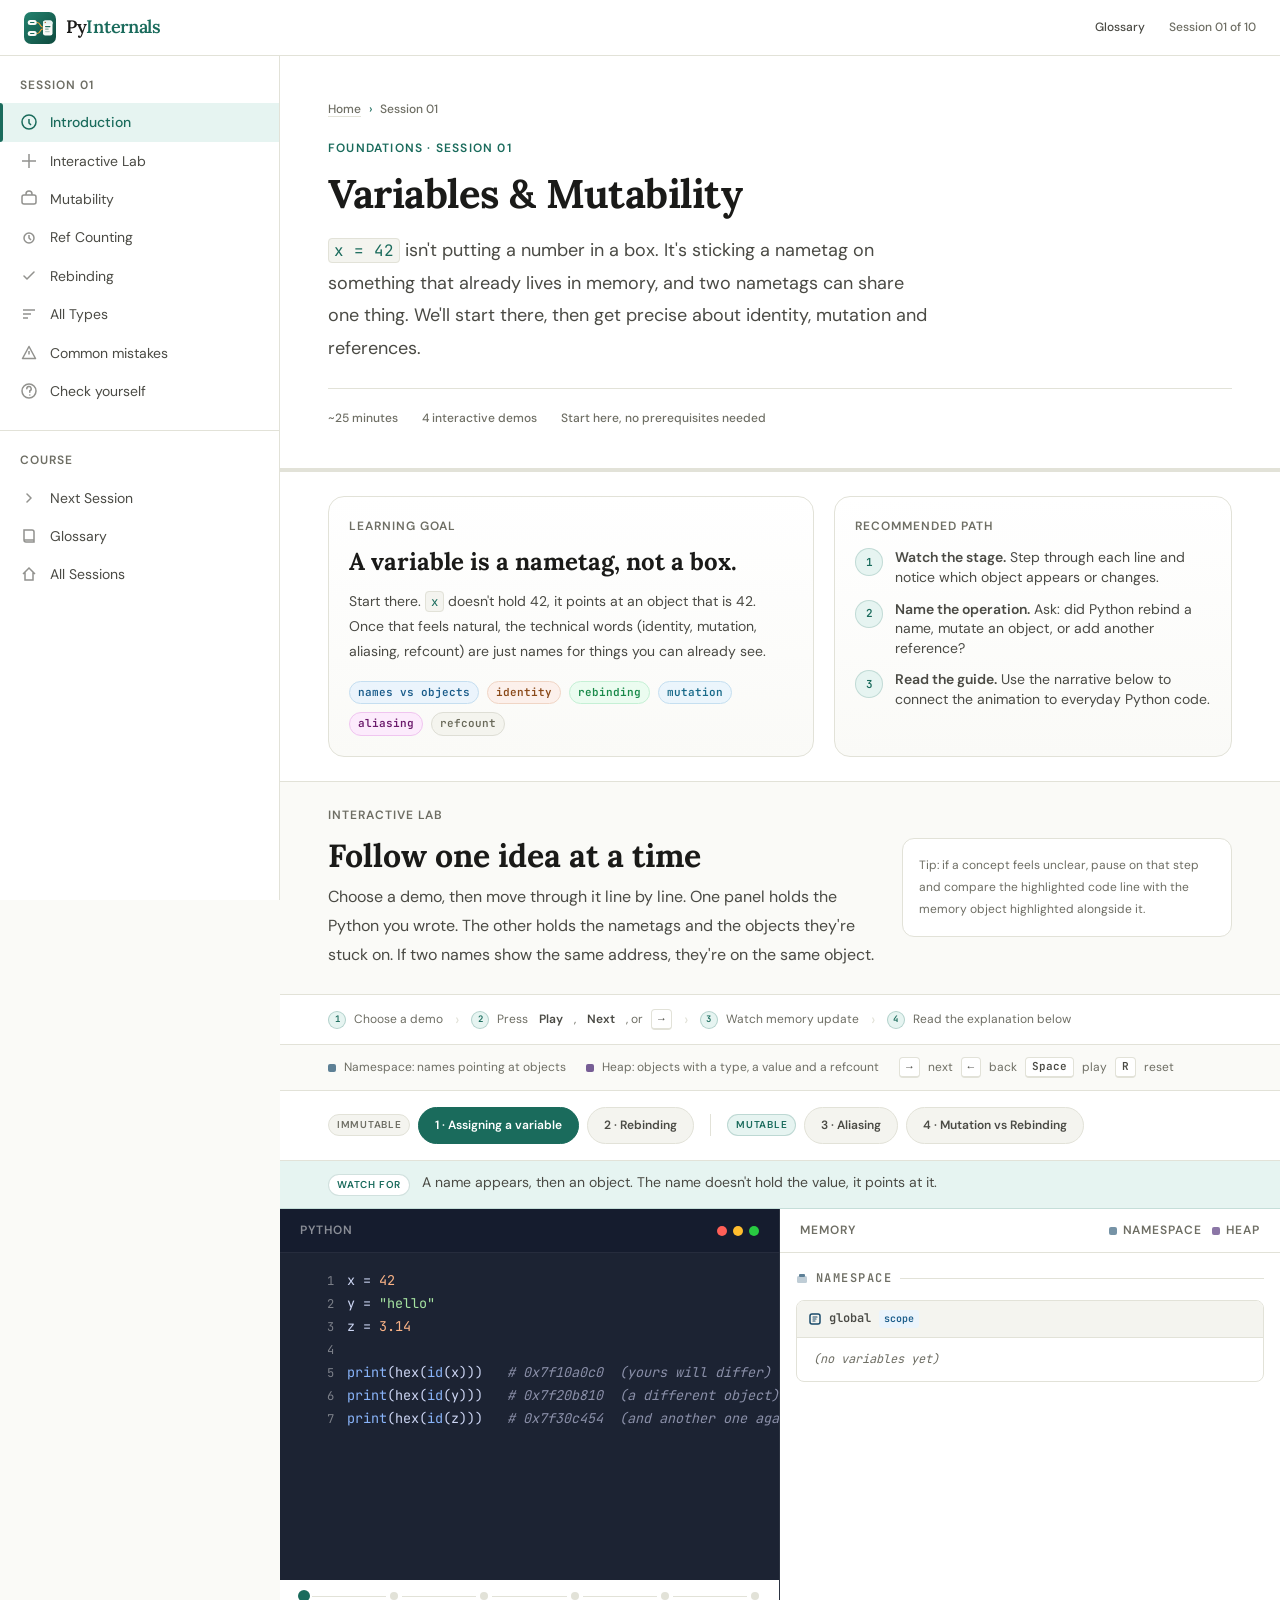
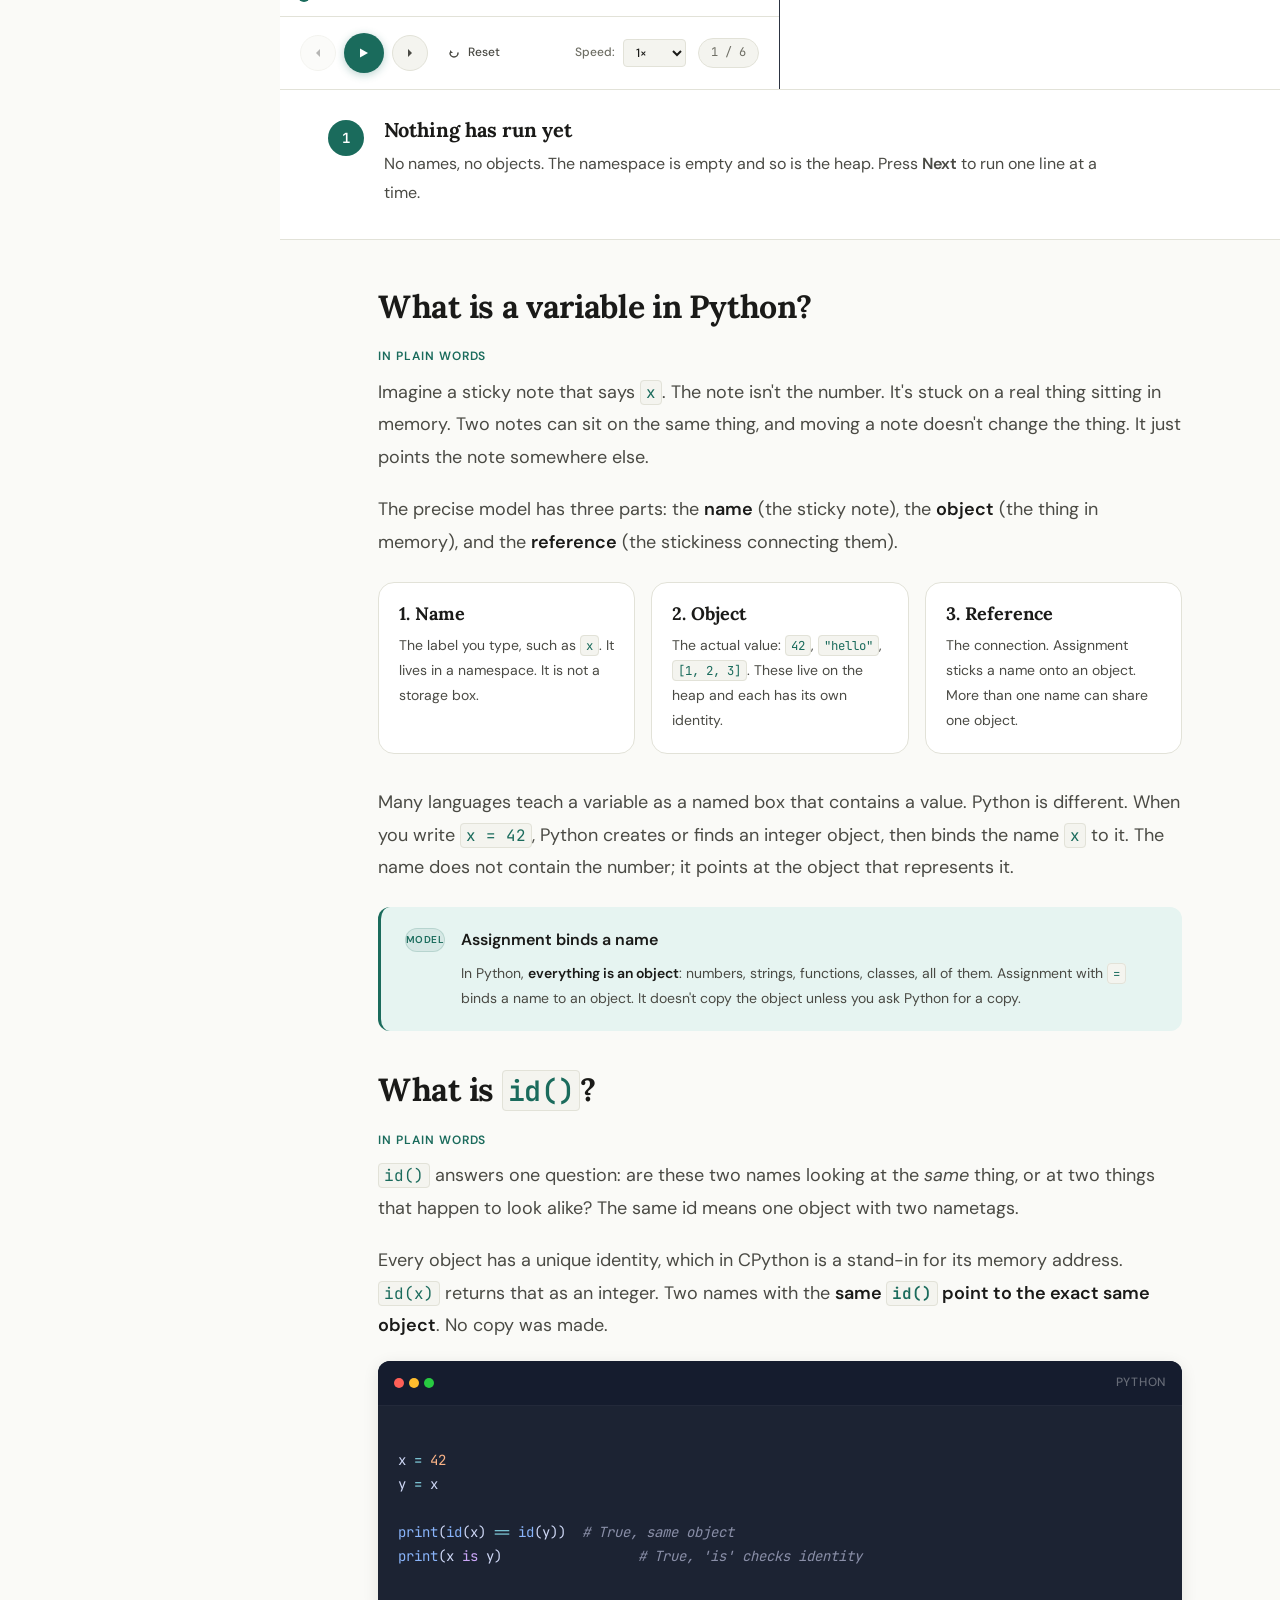
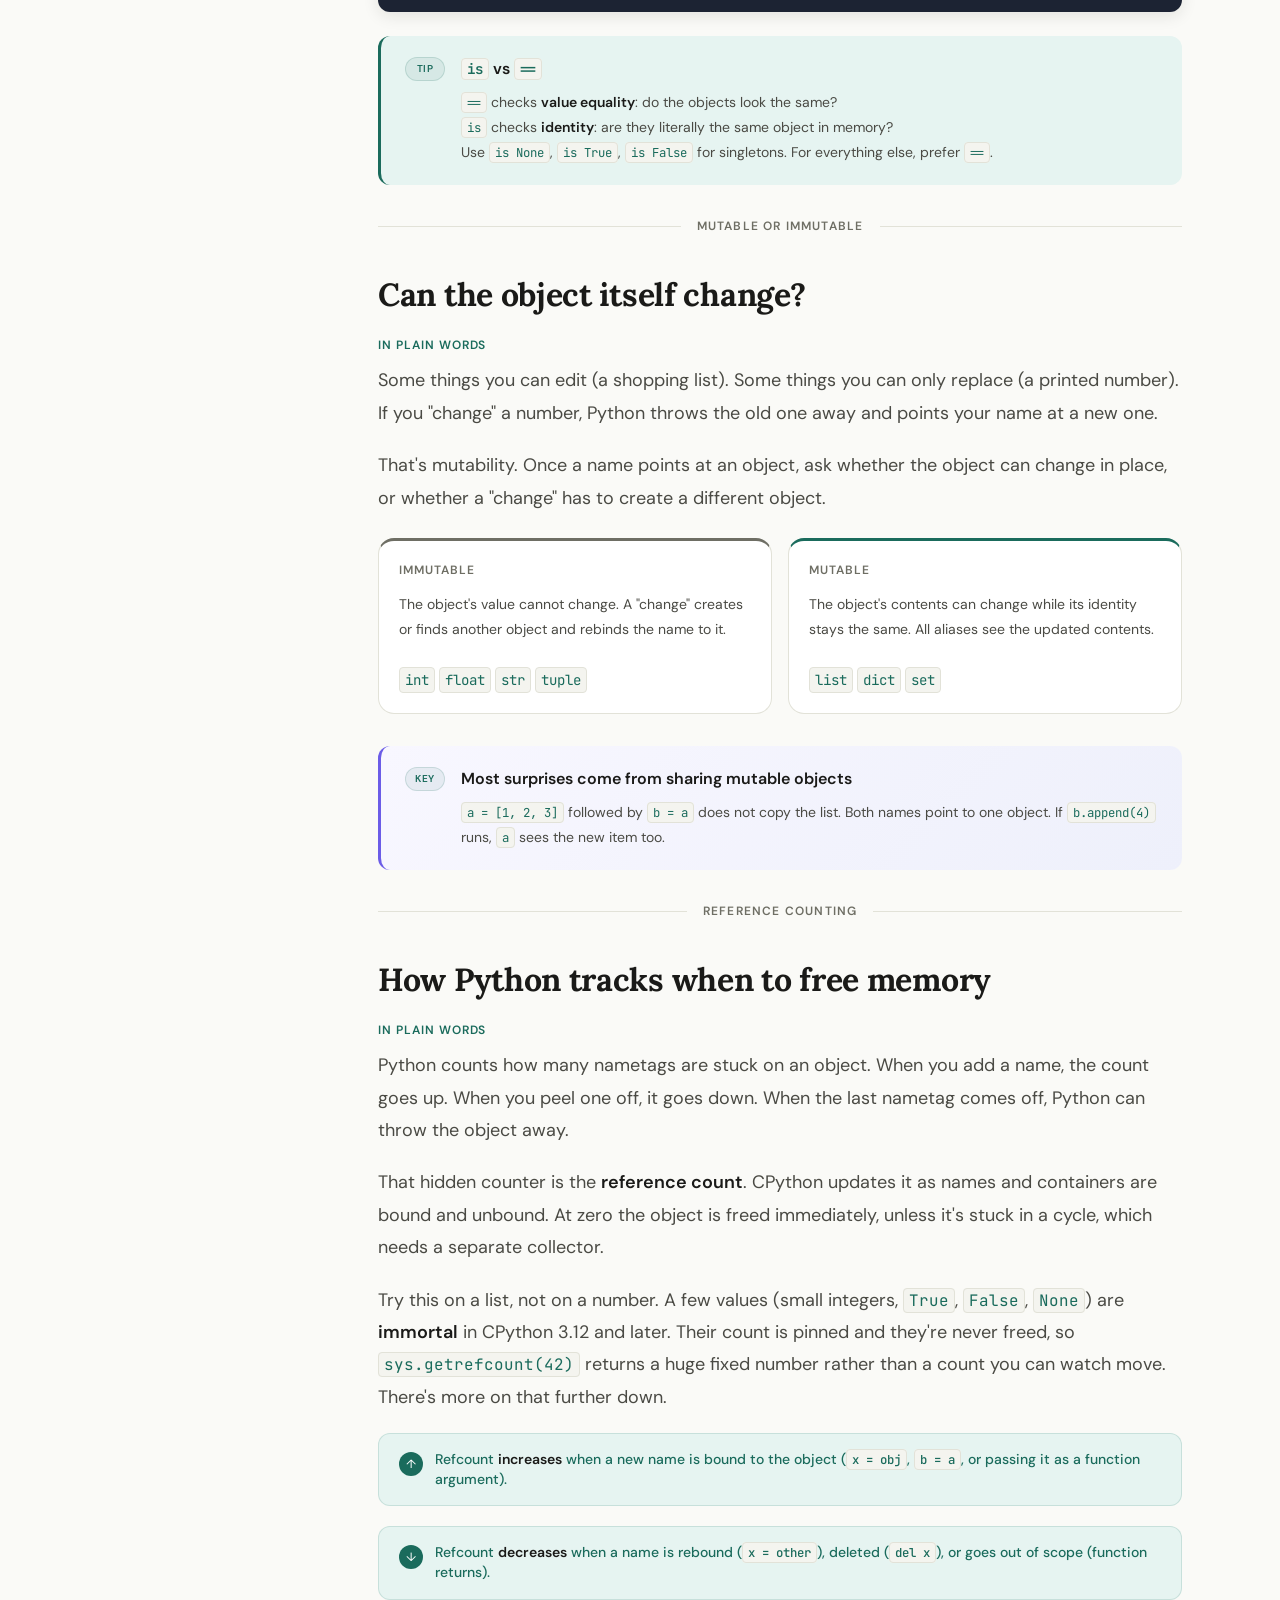
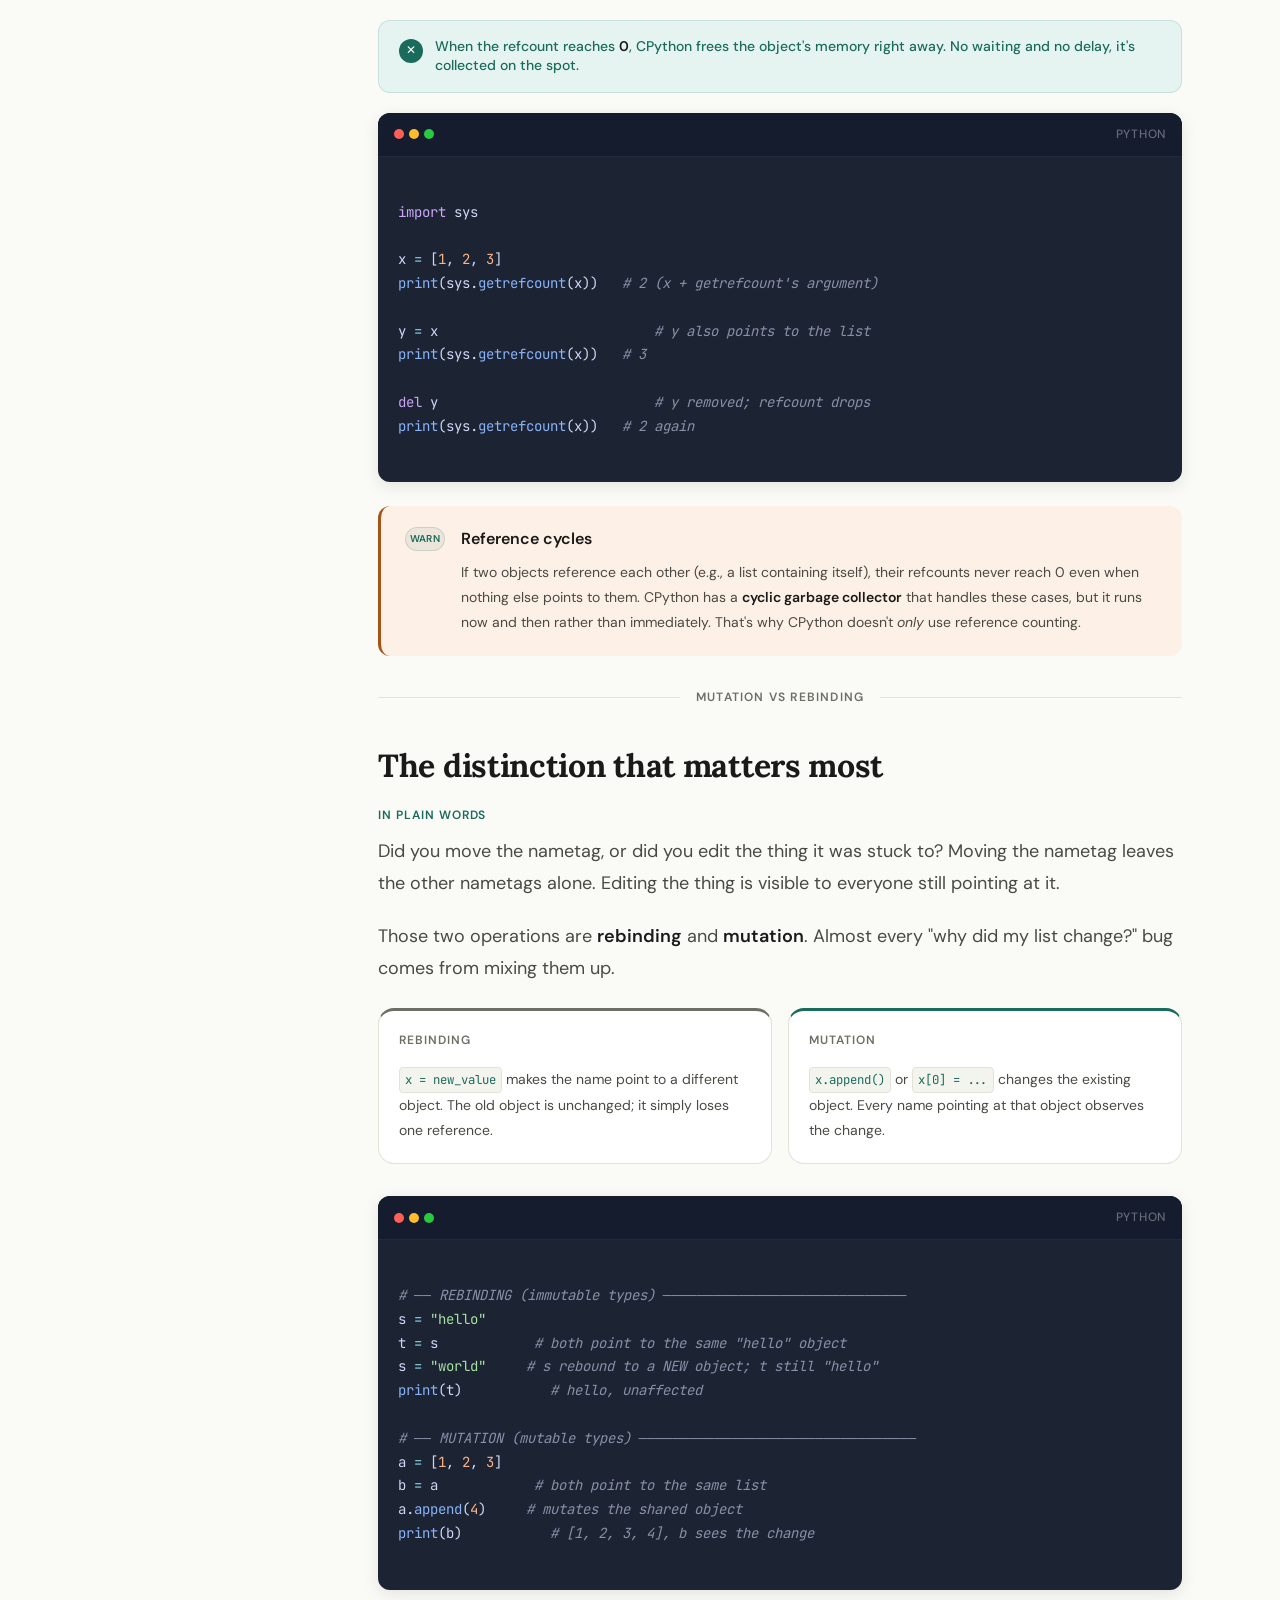
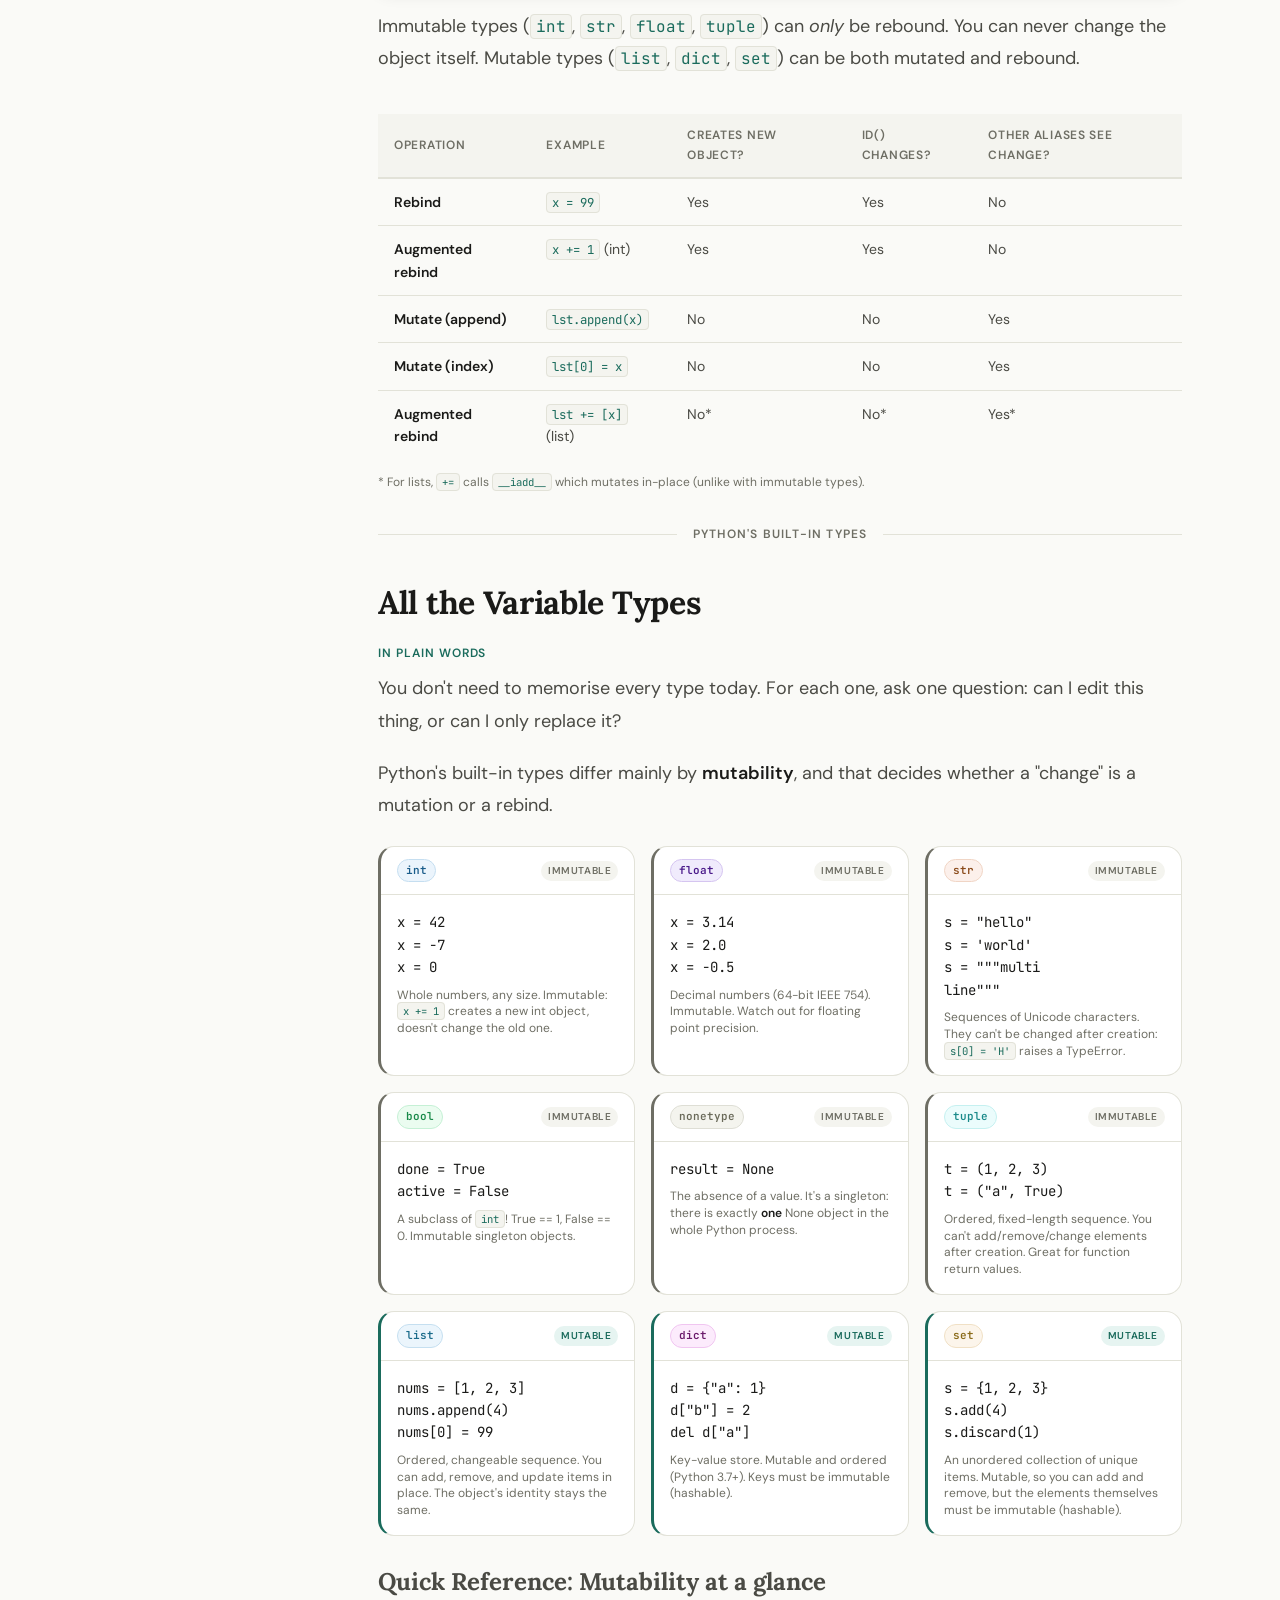
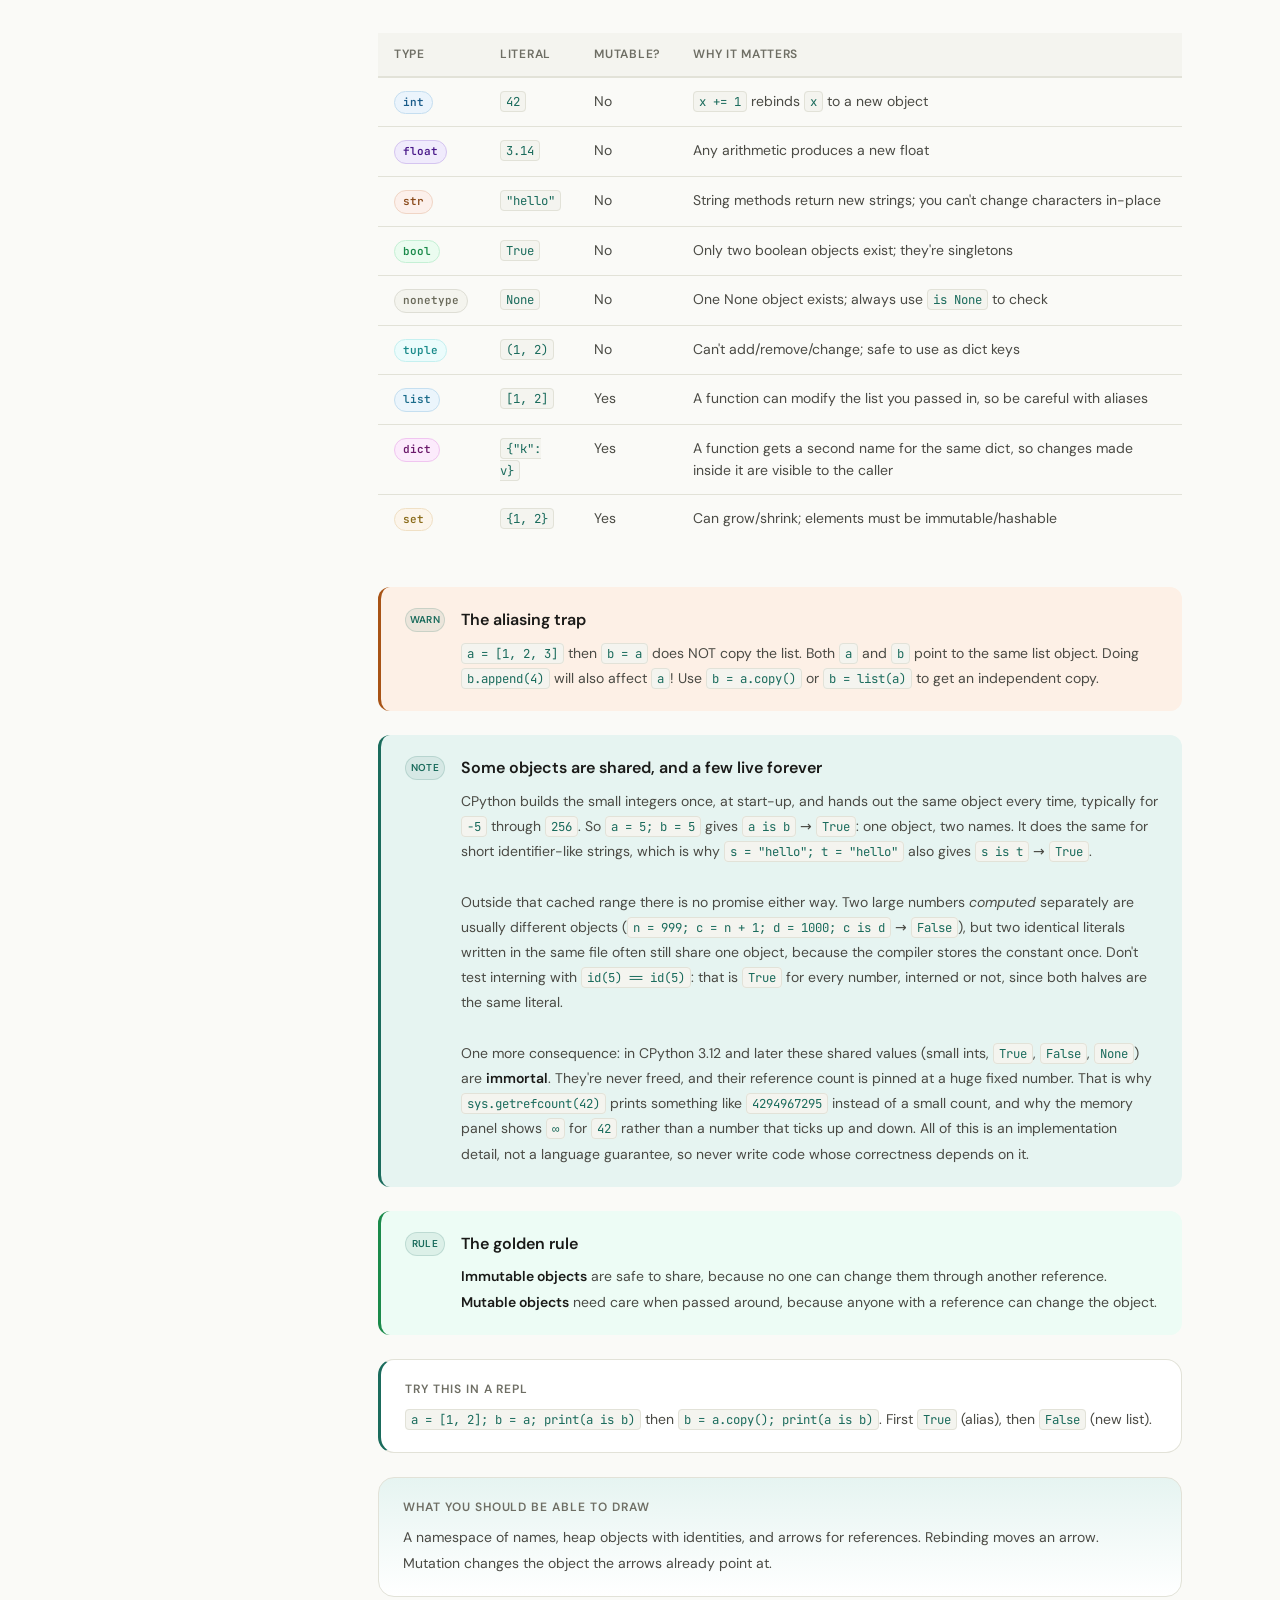
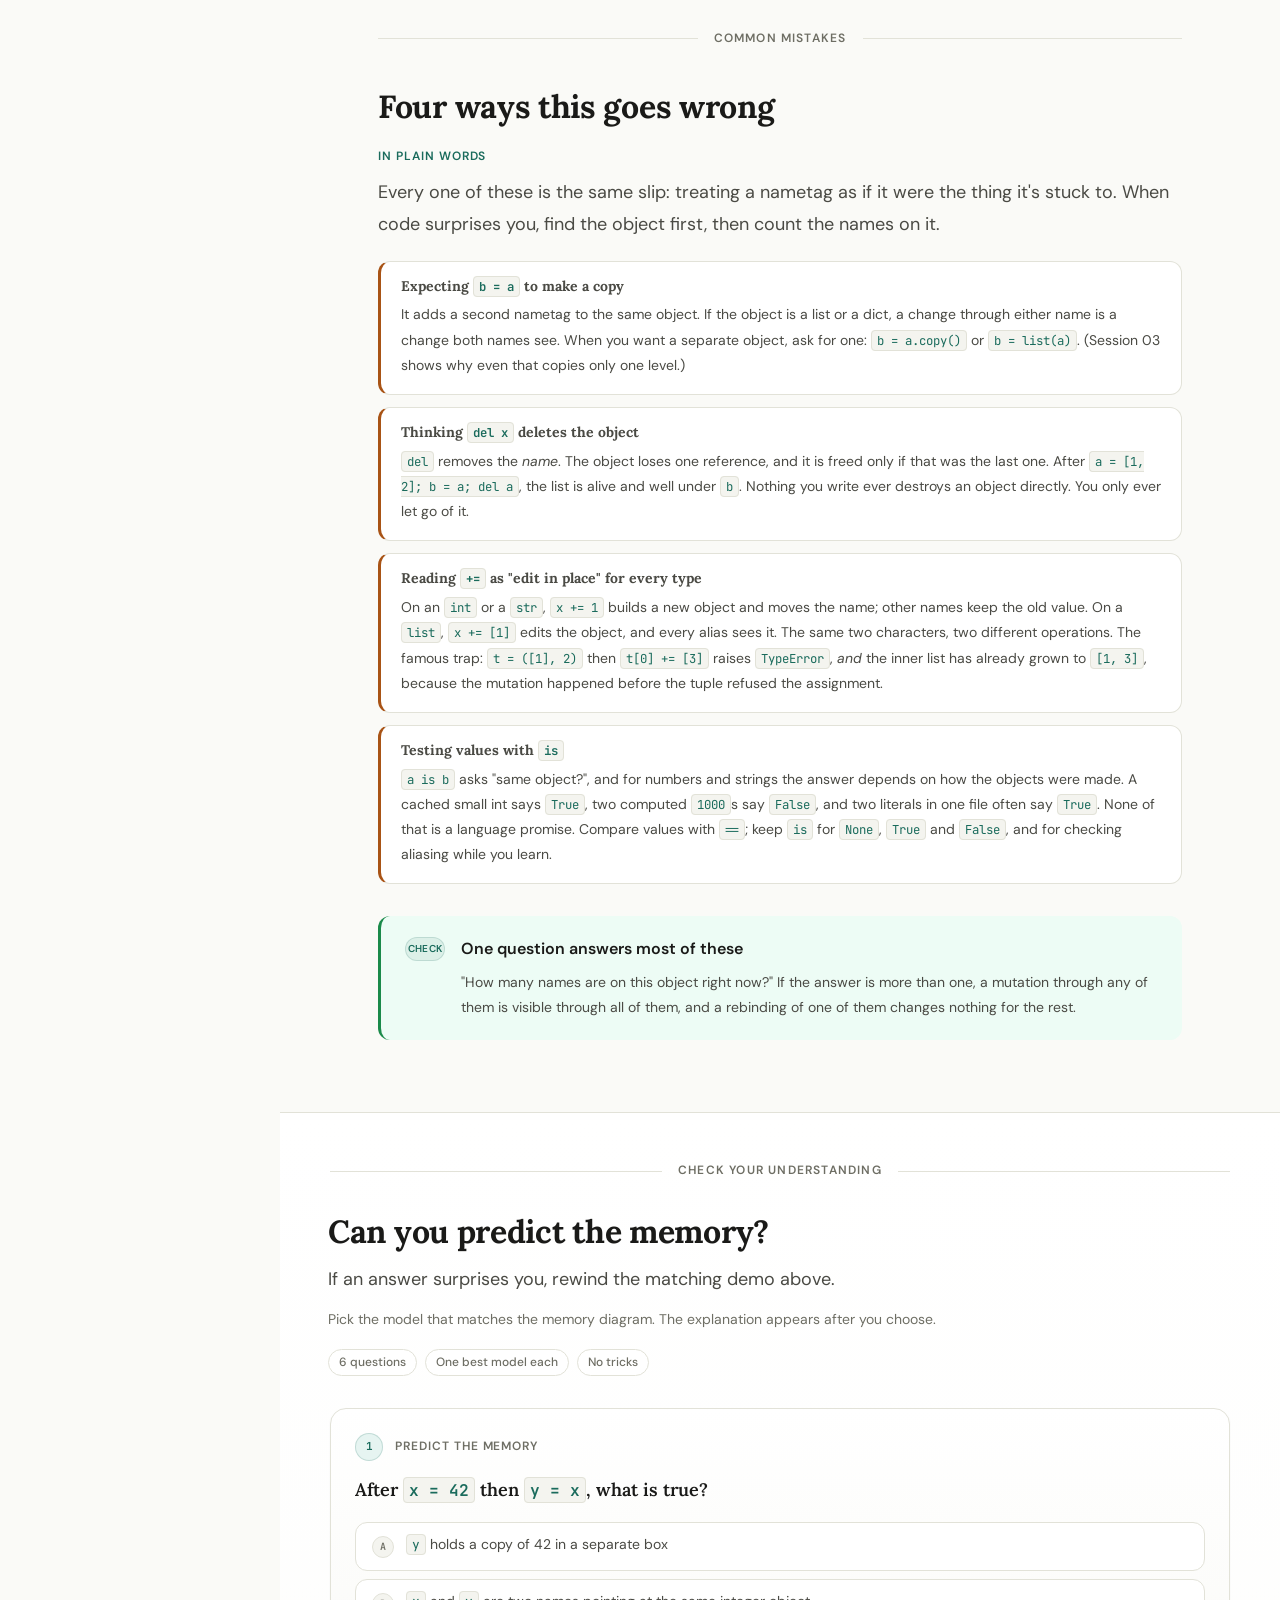
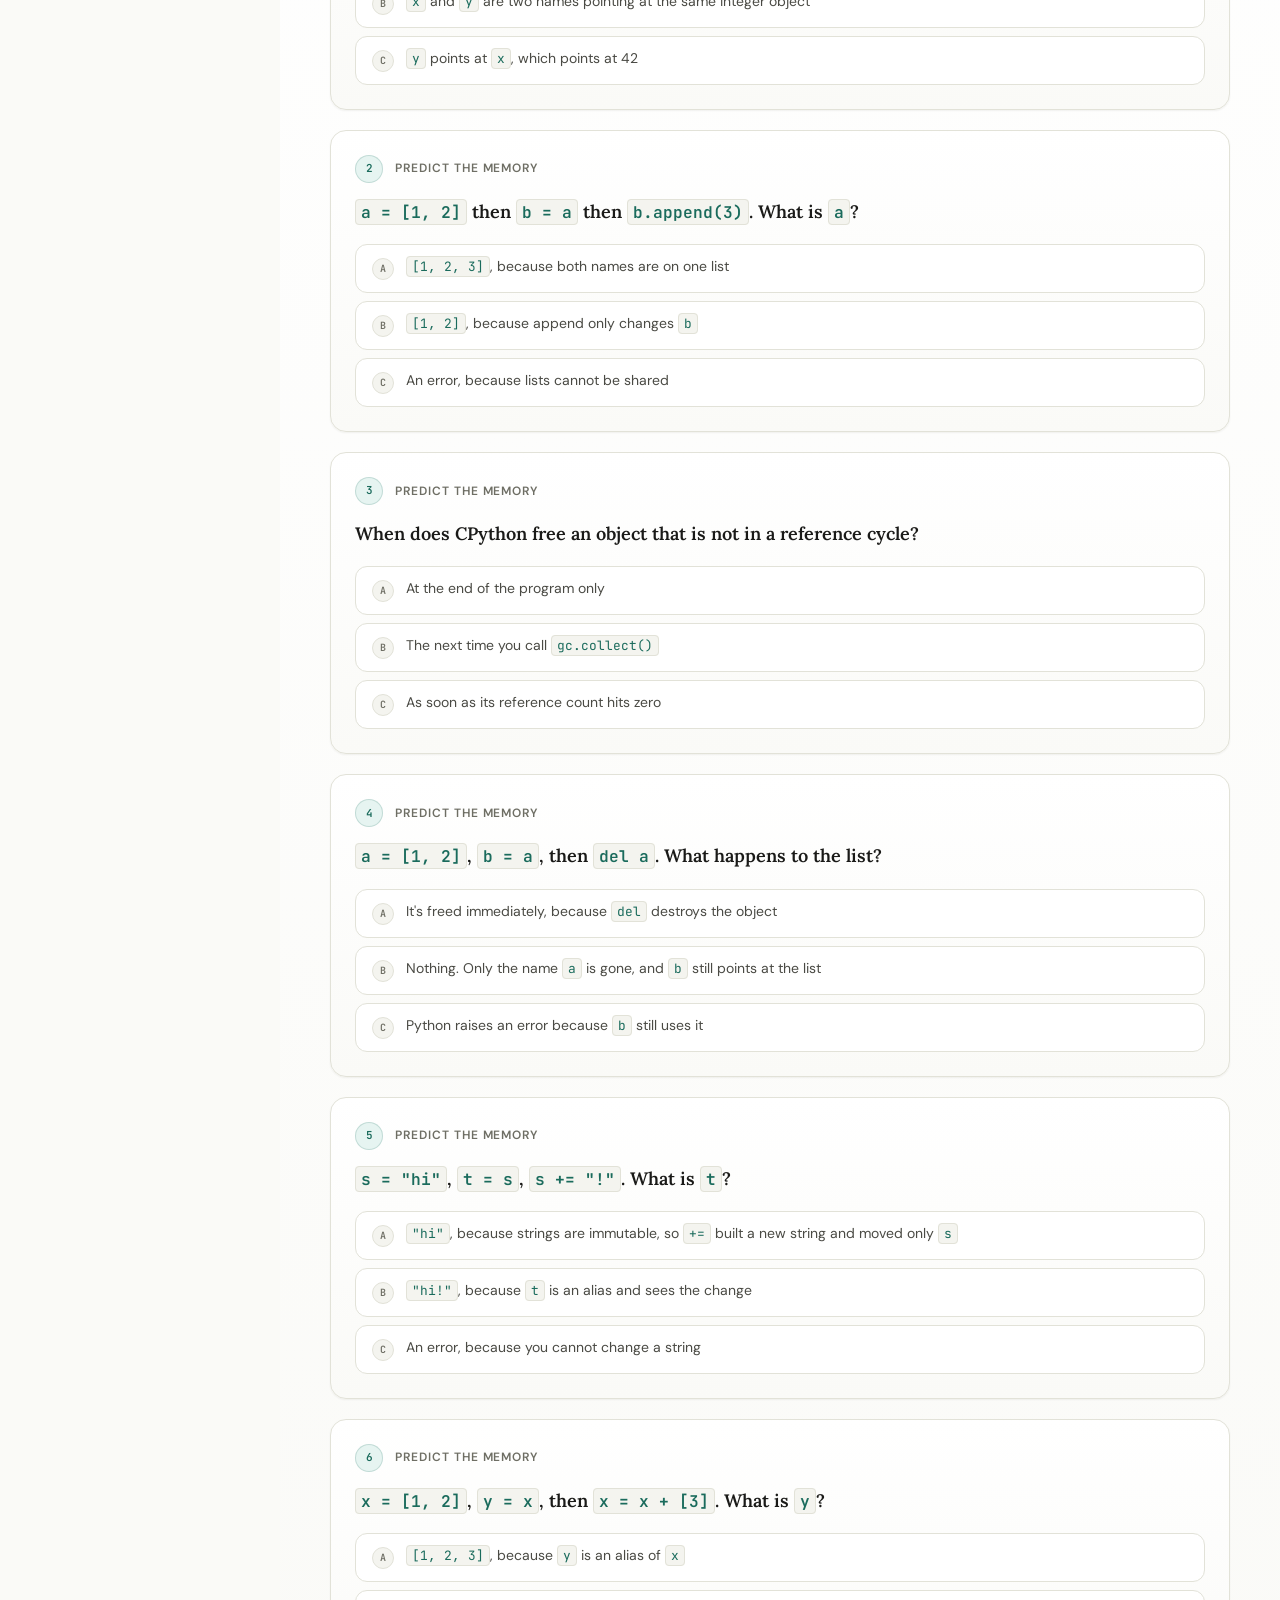
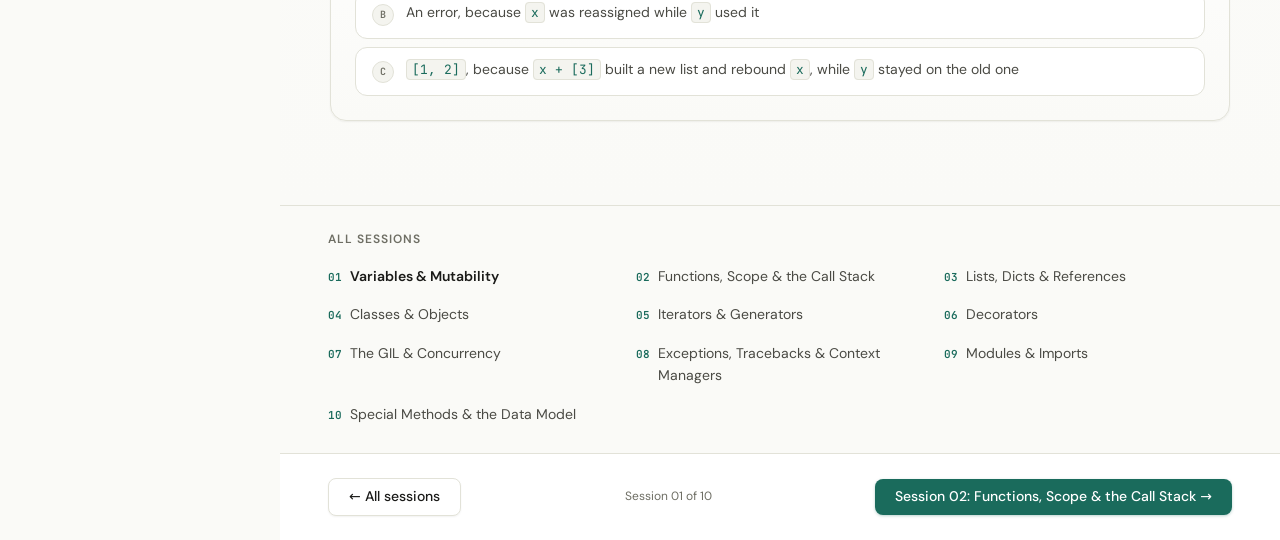
==== commit c1931679: "Add Session 10: Special Methods & the Data Model Five demos: str(p) walking up to object and back do" ====
--- a/sessions/01-variables/index.html
+++ b/sessions/01-variables/index.html
@@ -144,7 +144,7 @@
   </div>
   <div class="topbar__actions">
     <a href="../../glossary.html" class="btn btn--ghost btn--sm">Glossary</a>
-    <span class="session-count" data-role="session-count">Session 01 of 09</span>
+    <span class="session-count" data-role="session-count">Session 01 of 10</span>
   </div>
 </header>
 
@@ -1175,13 +1175,14 @@
         <li><a href="../07-gil/"><span>07</span> The GIL &amp; Concurrency</a></li>
         <li><a href="../08-exceptions/"><span>08</span> Exceptions, Tracebacks &amp; Context Managers</a></li>
         <li><a href="../09-modules/"><span>09</span> Modules &amp; Imports</a></li>
+        <li><a href="../10-data-model/"><span>10</span> Special Methods &amp; the Data Model</a></li>
       </ul>
     </nav>
     <!-- /seo:sessions-nav -->
 
     <div class="session-footer">
       <a href="../../index.html" class="btn btn--secondary">&larr; All sessions</a>
-      <div class="session-footer__count" data-role="session-count">Session 01 of 09</div>
+      <div class="session-footer__count" data-role="session-count">Session 01 of 10</div>
       <a href="../02-functions/" class="btn btn--primary">Session 02: Functions, Scope &amp; the Call Stack &rarr;</a>
     </div>
 
